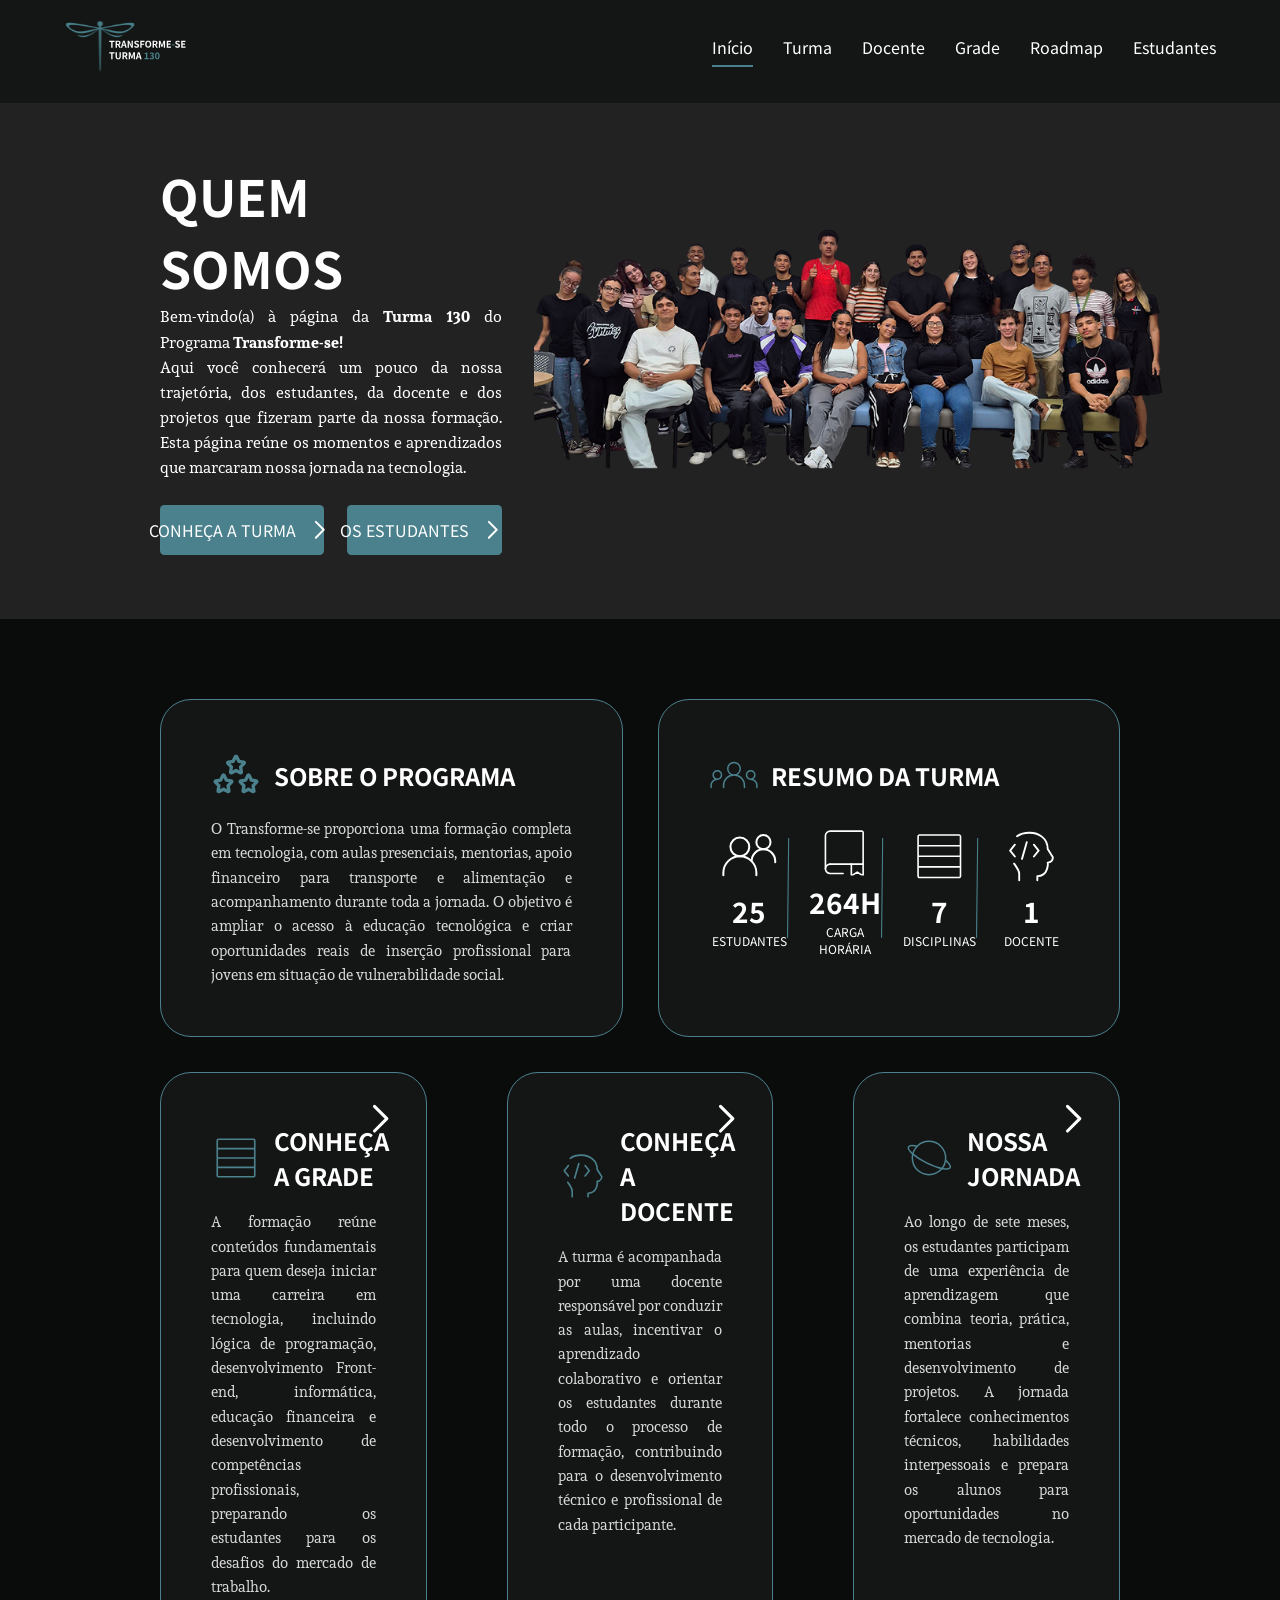
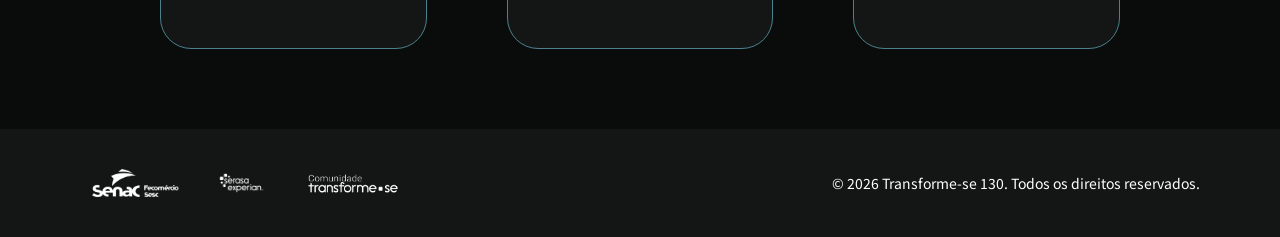
==== index.html @ 6abf957b "Corrige caminhos das imagens no rodapé para garantir a exibição correta nos arquivos HTML" ====
<!doctype html>
<html lang="pt-BR">

<head>
  <meta charset="UTF-8" />
  <meta name="viewport" content="width=device-width, initial-scale=1.0" />

  <link rel="icon" href="./Assets/Logo_navbar.svg" type="image/svg+xml" />
  <link rel="stylesheet" href="./style.css" />
  <link rel="stylesheet" href="https://cdnjs.cloudflare.com/ajax/libs/font-awesome/6.5.1/css/all.min.css" />

  <title>Portfólio - Turma 130</title>
</head>

<body>

  <!-- =========================
       NAVBAR
  ========================== -->
  <header>
    <nav>

      <div class="logo">
        <a href="./index.html">
          <img
            id="logo_navbar_img"
            src="./Assets/Logo_navbar.svg"
            alt="Logo do Portfólio"
          />
        </a>
      </div>

      <button
        class="menu-toggle"
        id="menuToggle"
        aria-label="Abrir menu"
        aria-expanded="false"
      >
        <span></span>
        <span></span>
        <span></span>
      </button>

      <ul class="menu" id="menuList">

        <li>
          <a href="./index.html" class="active">
            Início
          </a>
        </li>

        <li>
          <a href="./pages/turma.html">
            Turma
          </a>
        </li>

        <li>
          <a href="./pages/docente.html">
            Docente
          </a>
        </li>

        <li>
          <a href="./pages/grade.html">
            Grade
          </a>
        </li>

        <li>
          <a href="./pages/roadmap.html">
            Roadmap
          </a>
        </li>

        <li>
          <a href="./pages/estudantes.html">
            Estudantes
          </a>
        </li>

      </ul>

    </nav>
  </header>


  <!-- =========================
       CONTEÚDO PRINCIPAL
  ========================== -->
  <main>

    <section id="inicio">

      <!-- =========================
           QUEM SOMOS
      ========================== -->
      <section id="QuemSomos">

        <div class="quem-somos-container">

          <div class="quem-somos-header">

            <div class="quem-somos-texto">

              <h1>QUEM SOMOS</h1>

              <span class="turma-header-span">
                Bem-vindo(a) à página da
                <b>Turma 130</b>
                do Programa
                <b>Transforme-se!</b>
              </span>

              <br>

              <p>
                Aqui você conhecerá um pouco da nossa trajetória,
                dos estudantes, da docente e dos projetos que fizeram
                parte da nossa formação. Esta página reúne os momentos
                e aprendizados que marcaram nossa jornada na tecnologia.
              </p>


              <!-- BOTÕES -->
              <div class="quem-somos-buttons">

                <a
                  class="btn-a-turma"
                  href="./pages/turma.html"
                >
                  CONHEÇA A TURMA

                  <img
                    src="./Assets/arrow_right.svg"
                    alt="Seta para a direita"
                  />
                </a>


                <a
                  class="btn-os-estudantes"
                  href="./pages/estudantes.html"
                >
                  OS ESTUDANTES

                  <img
                    src="./Assets/arrow_right.svg"
                    alt="Seta para a direita"
                  />
                </a>

              </div>

            </div>


            <!-- IMAGEM DA TURMA -->
            <img
              class="quem-somos-imagem"
              src="./Assets/Quem_Somos_Turma130.png"
              alt="Foto da turma 130"
            />

          </div>

        </div>

      </section>


      <!-- =========================
           RESUMOS
      ========================== -->
      <section id="resumos">

        <div class="programa-container">


          <!-- =========================
               SOBRE O PROGRAMA
          ========================== -->
          <div class="programa-header">

            <h1>
              <img
                src="./Assets/Estrelas.svg"
                alt="Ícone de estrelas"
              />

              SOBRE O PROGRAMA
            </h1>

            <p>
              O Transforme-se proporciona uma formação completa em
              tecnologia, com aulas presenciais, mentorias, apoio
              financeiro para transporte e alimentação e acompanhamento
              durante toda a jornada. O objetivo é ampliar o acesso à
              educação tecnológica e criar oportunidades reais de
              inserção profissional para jovens em situação de
              vulnerabilidade social.
            </p>

          </div>


          <!-- =========================
               RESUMO DA TURMA
          ========================== -->
          <div class="resumo-turma">

            <h1>

              <img
                src="./Assets/tres_pessoas.svg"
                alt="Ícone de três pessoas"
              />

              RESUMO DA TURMA

            </h1>


            <div class="resumo-turma-grid">


              <!-- ESTUDANTES -->
              <div class="resumo-item">

                <i>
                  <img
                    src="./Assets/pessoas.svg"
                    alt="Ícone de estudantes"
                  />
                </i>

                <span class="resumo-numero">
                  25
                </span>

                <span class="resumo-label">
                  ESTUDANTES
                </span>

                <img
                  class="linha"
                  src="./Assets/linha.svg"
                  alt=""
                />

              </div>


              <!-- CARGA HORÁRIA -->
              <div class="resumo-item">

                <i>
                  <img
                    src="./Assets/livro.svg"
                    alt="Ícone de livro"
                  />
                </i>

                <span class="resumo-numero">
                  264H
                </span>

                <span class="resumo-label">
                  CARGA HORÁRIA
                </span>

                <img
                  class="linha"
                  src="./Assets/linha.svg"
                  alt=""
                />

              </div>


              <!-- DISCIPLINAS -->
              <div class="resumo-item">

                <i>
                  <img
                    src="./Assets/grade_2.svg"
                    alt="Ícone de grade"
                  />
                </i>

                <span class="resumo-numero">
                  7
                </span>

                <span class="resumo-label">
                  DISCIPLINAS
                </span>

                <img
                  class="linha"
                  src="./Assets/linha.svg"
                  alt=""
                />

              </div>


              <!-- DOCENTE -->
              <div class="resumo-item">

                <i>
                  <img
                    src="./Assets/pessoa_pensante.svg"
                    alt="Ícone de pessoa pensando"
                  />
                </i>

                <span class="resumo-numero">
                  1
                </span>

                <span class="resumo-label">
                  DOCENTE
                </span>

              </div>

            </div>

          </div>


          <!-- =========================
               CARDS INFERIORES
          ========================== -->
          <div class="linha-inferior">


            <!-- GRADE -->
            <a
              class="grade"
              href="./pages/grade.html"
            >

              <h1>

                <img
                  src="./Assets/grade.svg"
                  alt="Ícone de grade"
                />

                CONHEÇA A GRADE

                <img
                  class="arrow-right"
                  src="./Assets/arrow_right.svg"
                  alt="Ícone de seta"
                />

              </h1>

              <p>
                A formação reúne conteúdos fundamentais para quem deseja
                iniciar uma carreira em tecnologia, incluindo lógica de
                programação, desenvolvimento Front-end, informática,
                educação financeira e desenvolvimento de competências
                profissionais, preparando os estudantes para os desafios
                do mercado de trabalho.
              </p>

            </a>


            <!-- DOCENTE -->
            <a
              class="docente"
              href="./pages/docente.html"
            >

              <h1>

                <img
                  src="./Assets/pessoa_codigo.svg"
                  alt="Ícone de pessoa no código"
                />

                CONHEÇA A DOCENTE

                <img
                  class="arrow-right"
                  src="./Assets/arrow_right.svg"
                  alt="Ícone de seta"
                />

              </h1>

              <p>
                A turma é acompanhada por uma docente responsável por
                conduzir as aulas, incentivar o aprendizado colaborativo
                e orientar os estudantes durante todo o processo de
                formação, contribuindo para o desenvolvimento técnico
                e profissional de cada participante.
              </p>

            </a>


            <!-- NOSSA JORNADA -->
            <a
              class="nossa-jornada"
              href="./pages/roadmap.html"
            >

              <h1>

                <img
                  src="./Assets/planeta.svg"
                  alt="Ícone de planeta"
                />

                NOSSA JORNADA

                <img
                  class="arrow-right"
                  src="./Assets/arrow_right.svg"
                  alt="Ícone de seta"
                />

              </h1>

              <p>
                Ao longo de sete meses, os estudantes participam de uma
                experiência de aprendizagem que combina teoria, prática,
                mentorias e desenvolvimento de projetos. A jornada
                fortalece conhecimentos técnicos, habilidades
                interpessoais e prepara os alunos para oportunidades
                no mercado de tecnologia.
              </p>

            </a>

          </div>

        </div>

      </section>

    </section>

  </main>


  <!-- =========================
       FOOTER
  ========================== -->
  <footer>

    <div class="footer-logos">
        <a href="https://www.pe.senac.br/" class="footer-logo-link" target="_blank" rel="noopener">
            <img src="./Assets/logo_senac.png" alt="Senac Fecomércio Sesc">
        </a>
        <a href="https://www.serasaexperian.com.br/" class="footer-logo-link" target="_blank" rel="noopener">
            <img src="./Assets/logo_serasa_experian.webp" alt="Serasa Experian">
        </a>
        <a href="https://www.serasaexperian.com.br/transforme-se/" class="footer-logo-link" target="_blank" rel="noopener">
            <img src="./Assets/logo_comunidade_transforme_se.png" alt="Comunidade Transforme-se">
        </a>
    </div>

    <p>
        © 2026 Transforme-se 130. Todos os direitos reservados.
    </p>

</footer>


  <!-- =========================
       JAVASCRIPT
  ========================== -->
  <script src="./script.js"></script>

</body>

</html>
---- style.css ----
@import url('https://fonts.googleapis.com/css2?family=Noto+Sans+HK:wght@400;500;700&display=swap');
    @import url('https://fonts.googleapis.com/css2?family=Sura:wght@400;700&display=swap');

    * {
        margin: 0;
        padding: 0;
        box-sizing: border-box;
        text-decoration: none;
        color: inherit;
    }

    html {
        scroll-behavior: smooth;
    }

    html::-webkit-scrollbar {
        width: 8px;
    }

    html::-webkit-scrollbar-track {
        background: transparent;
    }

    html::-webkit-scrollbar-thumb {
        background: rgba(255, 255, 255, 0.2);
        border-radius: 999px;
    }

    html::-webkit-scrollbar-thumb:hover {
        background: #4B818D;
    }

    body {
        min-height: 100vh;
        display: flex;
        flex-direction: column;
        background-color: #0A0C0B;
        color: white;
        font-family: 'Noto Sans HK', sans-serif;
    }

    /* NAVBAR */
    nav {
        display: flex;
        flex-direction: row;
        position: fixed;
        width: 100%;
        justify-content: space-between;
        align-items: center;
        padding: 1rem 4rem;
        background-color: #141615;
        z-index: 10;
    }

    #logo_navbar_img {
        width: 135px;
    }

    ul {
        list-style: none;
    }

    nav ul {
        display: flex;
        gap: 30px;
        list-style: none;
    }

    nav a {
        position: relative;
        display: inline-block;
        text-decoration: none;
        color: #FFFFFF;
        padding-bottom: 8px;
        font-size: 16px;
    }

    /* Barrinha */
    nav a::after {
        content: "";
        position: absolute;
        left: 0;
        bottom: 0;
        width: 0;
        height: 2px;
        background-color: #4B818D;
        transition: width 0.2s ease;
    }

    /* Barrinha do item ativo */
    nav a.active::after {
        width: 100%;
    }

    /* MENU HAMBURGUER (mobile) */
    .menu-toggle {
        display: none;
        flex-direction: column;
        justify-content: space-between;
        width: 28px;
        height: 20px;
        background: transparent;
        border: none;
        cursor: pointer;
        z-index: 20;
        padding: 0;
    }

    .menu-toggle span {
        display: block;
        width: 100%;
        height: 2px;
        background-color: #FFFFFF;
        border-radius: 2px;
        transition: transform 0.3s ease, opacity 0.3s ease;
    }

    .menu-toggle.open span:nth-child(1) {
        transform: translateY(9px) rotate(45deg);
    }

    .menu-toggle.open span:nth-child(2) {
        opacity: 0;
    }

    .menu-toggle.open span:nth-child(3) {
        transform: translateY(-9px) rotate(-45deg);
    }

    /* MAIN */

    main {
        flex: 1;
        padding-top: 95px;
        /* ajuste conforme a altura real do seu nav */
    }

    section {
        scroll-margin-top: 100px;
        /* mesmo valor acima, evita a nav cobrir o topo da seção */
    }

    /* QUEM SOMOS - TELA HOME / PRINCIPAL */

    .quem-somos-container {
        display: flex;
        flex-direction: column;
        background-color: #222222;
        padding-left: 10rem;
        padding-right: 6rem;
    }

    .quem-somos-header {
        display: flex;
        align-items: center;
        /* centraliza verticalmente */
        justify-content: space-between;
        flex-wrap: nowrap;
        /* não deixa quebrar linha em telas grandes */
        gap: 2rem;
    }

    .btn-a-turma,
    .btn-os-estudantes {
        display: inline-flex;
        align-items: center;
        justify-content: center;
        padding: 1rem 2rem;
        height: 50px;
        min-width: 0;
        background-color: #4B818D;
        color: #FFFFFF;
        text-decoration: none;
        border: none;
        border-radius: 4.43px;
        font-size: 16px;
        white-space: nowrap;
        transition: background-color 0.25s ease, transform 0.2s ease;
    }

    .btn-a-turma:hover,
    .btn-os-estudantes:hover {
        background-color: #6092a1;
        background-color: #09313d;
        box-shadow: 0 4px 8px rgba(75, 129, 141, 0.2);
        transform: translateY(-1px);
    }

    .quem-somos-buttons {
        display: flex;
        gap: 23px;
        flex-wrap: nowrap;
        align-items: center;
        margin-top: 25px;
    }

    .quem-somos-buttons a img {
        padding-left: 8px;
    }

    .btn-a-turma:active,
    .btn-os-estudantes:active {
        transform: translateY(0);
    }

    .quem-somos-texto {
        flex: 1;
        min-width: 0;
        /* permite encolher, evita empurrar a imagem */
        padding: 4rem 0;
        text-align: justify;
    }

    .quem-somos-texto h1 {
        font-size: 50px;
    }

    .quem-somos-texto span {
        font-family: 'Sura', serif;
    }

    .quem-somos-texto p {
        font-family: 'Sura', serif;
        max-width: 600px;
    }

    .quem-somos-imagem {
        flex: 1.9;
        min-width: 0;
        /* deixa o flex controlar o tamanho de verdade */
        width: 100%;
        max-width: 800px;
        height: auto;
        border-radius: 12px;
        object-fit: cover;
    }

    .quem-somos-imagem:hover {
        transform: scale(1.02);
        transition: transform 0.3s ease-in-out;
    }

    /* RESUMOS - CARDS ABAIXO DO QUEM SOMOS */

    #resumos {

        display: flex;
        justify-content: center;
        padding: 5rem 10rem;
        background-color: #0A0C0B;
    }

    .programa-container {
        display: grid;
        grid-template-columns: 1fr 1fr;
        grid-template-areas:
            "programa resumo"
            "inferior inferior";
        gap: 35px;
        width: 100%;
    }

    .programa-header {
        grid-area: programa;
    }

    .resumo-turma {
        grid-area: resumo;
    }

    .linha-inferior {
        grid-area: inferior;
        display: flex;
        gap: 5rem;
        flex-wrap: wrap;
    }

    /* CARDS: base compartilhada por todos os cards da seção "resumos" */
    .programa-header,
    .resumo-turma,
    .grade,
    .docente,
    .nossa-jornada,
    .card {
        position: relative;
        border: 1px solid #4B818D;
        border-radius: 31px;
        padding: 50px;
        background-color: #141615;
        transition: transform 0.25s ease, box-shadow 0.25s ease, border-color 0.25s ease;
        cursor: pointer;
    }

    .programa-header:hover,
    .resumo-turma:hover,
    .grade:hover,
    .docente:hover,
    .nossa-jornada:hover,
    .card:hover {
        transform: translateY(-4px);
        box-shadow: 0 10px 25px rgba(75, 129, 141, 0.18);
        border-color: #6aa0ab;
    }

    .grade,
    .docente,
    .nossa-jornada {
        flex: 1;
        min-width: 250px;
        display: block;
        text-decoration: none;
        color: inherit;
    }

    .card {
        flex: 1 1 220px;
        min-width: 220px;
        border-radius: 24px;
    }

    /* Título dos cards SEM seta (Sobre o Programa / Resumo da Turma) */
    .programa-header h1,
    .resumo-turma h1 {
        display: flex;
        align-items: center;
        gap: 0.8rem;
        text-align: left;
        font-size: 24px;
        margin-bottom: 1rem;
    }

    /* Título dos cards COM seta (Grade / Docente / Nossa Jornada) */
    .grade h1,
    .docente h1,
    .nossa-jornada h1 {
        display: flex;
        align-items: center;
        gap: 0.8rem;
        text-align: left;
        font-size: 24px;
        margin-bottom: 1rem;
        padding-right: 40px;
        /* espaço reservado pro texto não encostar na seta */
    }

    .programa-header h1 img,
    .resumo-turma h1 img,
    .grade h1 img,
    .docente h1 img,
    .nossa-jornada h1 img {
        width: 50px;
        height: 50px;
        flex-shrink: 0;
    }

    .arrow-right {
        position: absolute;
        top: 21px;
        right: 20px;
        width: 50px !important;
        height: 50px !important;
    }

    .programa-header p,
    .grade p,
    .docente p,
    .nossa-jornada p {
        font-family: 'Sura', serif;
        font-size: 0.95rem;
        line-height: 1.6;
        color: #D9D9D9;
        text-align: justify;
    }

    /* RESUMO DA TURMA - grid de números */

    .resumo-turma-grid {
        display: grid;
        grid-template-columns: repeat(4, 1fr);
        gap: 1rem;
    }

    .resumo-item {
        display: flex;
        flex-direction: column;
        align-items: center;
        justify-content: center;
        gap: 1px;
        text-align: center;
        position: relative;
        padding: 3px;
        transition: transform 0.2s ease, color 0.2s ease;
    }

    .resumo-item:hover {
        transform: translateY(-2px);
    }

    .resumo-item img:not(.linha) {
        width: 57px;
        height: 57px;
    }

    .resumo-item .linha {
        position: absolute;
        right: 0;
        top: 50%;
        transform: translateY(-50%);
        height: 100px;
        width: auto;
    }

    .resumo-numero {
        font-size: 28px;
        font-weight: 700;
    }

    .resumo-label {
        font-size: 12px;
        color: #ffffff;
    }



    /* TURMA */

    .turma {
        display: flex;
        flex-direction: column;
        gap: 1rem;
        padding: 4rem 5rem;
    }

    .turma-topo {
        display: flex;
        align-items: center;
        justify-content: space-around;
        gap: 3rem;
        flex-wrap: wrap;
    }

    .turma-header {
        flex: 1;
        min-height: 280px;
        margin-left: 60px;
    }

    .turma-header h1 {
        font-size: 54px;
        font-family: 'Noto Sans HK', sans-serif;
        font-weight: 500px;
    }

    .turma-header p {
        font-size: 16px;
        line-height: 1.5;
        margin-bottom: 2rem;
        width: 50%;
        margin-left: 0.5rem;
        font-family: 'Sura';
        text-align: justify;
    }

    .turma-imagem {
        flex: 1;
        min-width: 380px;
        max-width: 900px;
        border-radius: 34px;
        border: 1px solid rgb(75, 129, 141);
        object-position: center 90%;
        object-fit: cover;
        height: 300px;
        margin-right: 90px;
    }

    .turma-imagem:hover {
        transform: scale(1.02);
        transition: transform 0.3s ease-in-out;
        box-shadow: 0 4px 8px rgba(75, 129, 141, 0.2);
    }

    .turma-cards {
        display: flex;
        flex-wrap: wrap;
        max-width: 100%;
        gap: 3rem;
        margin-top: 1rem;
        justify-content: center;
    }

    .card-principal {
        flex: 1;
        min-width: 160px;
        max-width: 300px;
        height: 130px;
        background-color: #1C1E1D;
        border: 1px solid #4B818D;
        border-radius: 34px;
        padding: 1rem;
        transition: transform 0.3s ease, box-shadow 0.3s ease;
    }

    .card-principal:hover {
        transform: scale(1.05);
        box-shadow: 0 4px 8px rgba(75, 129, 141, 0.3);
    }

    .card-titulo {
        display: flex;
        align-items: center;
        justify-content: space-between;
        font-weight: 200px;
        font-family: 'Noto Sans HK', sans-serif;
    }

    .card-titulo h3 {
        font-size: 1.2rem;
        margin: 0;
    }

    .card-titulo i {
        font-size: 1.5rem;
        color: #ffffff;
        justify-content: center;
        text-align: center;
        border: 1px solid #4B818D;
        padding: 0.5rem 0.5rem;
        border-radius: 5px;
    }

    .card-principal p {
        font-family: 'Sura', serif;

    }

    .card-subtitulo {
        margin-top: 1rem;
        margin-bottom: 0;
        font-size: 0.85rem;
        line-height: 1.5;
        color: grey;
        font-family: 'Sura', serif;
    }


    .container-objetivo {
        width: 100%;
        max-width: 1900px;
        display: flex;
        align-items: center;
        flex-wrap: wrap;
        gap: 2rem;
    }

    .objetivo {
        flex: 1;
        min-width: 320px;
        margin-left: 30px;
    }

    .objetivo h2 {
        color: #ffffff;
        font-size: 30px;
        margin-bottom: 20px;
    }

    .objetivo ul {
        margin: 0;
        padding-left: 20px;
        list-style-type: disc;
    }

    .objetivo li {
        color: #ffffff;
        font-size: 16px;
        line-height: 1.8;
        margin-bottom: 2px;
    }

    .objetivo li::marker {
        color: #4b818d;
        font-size: 12px;
    }

    .grid-galeria {
        flex: 1.5;
        display: flex;
        align-items: center;
        gap: 5px;
        min-width: 300px;
        margin-right: 30px;
        margin-top: 20px;
    }

    .galeria {
        width: 100%;
    }


    .galeria-grid {
        display: grid;
        grid-template-columns: repeat(3, 1fr);
        grid-template-rows: repeat(2, 1fr);
        gap: 12px;
    }

    .galeria-grid img {
        width: 100%;
        height: 130px;
        object-fit: cover;
        border-radius: 18px;
        border: 1px solid rgb(75, 129, 141);
        display: block;
    }

    .galeria-grid img:hover {
        transform: scale(1.02);
        transition: transform 0.3s ease-in-out;
        box-shadow: 0 4px 8px rgba(75, 129, 141, 0.2);
    }


    .seta {
        margin: auto 1rem;
        width: 30px;
        height: 45px;
        padding: 0;
        border: none;
        background: transparent;
        cursor: pointer;
        display: flex;
        align-items: center;
        justify-content: center;
        flex-shrink: 0;
    }

    .seta img {
        width: 25px;
        height: 35px;
    }

    .seta-direita img {
        transform: rotate(180deg);
    }


    /* DOCENTE */

    /* =========================================================
   DOCENTE
========================================================= */

    .docente-container {
        display: flex;
        flex-direction: column;
        gap: 40px;
        padding: 60px 80px;
        color: #fff;
        width: 100%;
        max-width: 1600px;
        margin: 0 auto;
    }

    /* =========================================================
   PARTE SUPERIOR
========================================================= */

    .docente-top {
        display: grid;
        grid-template-columns: 300px minmax(400px, 1fr) 280px;
        gap: 40px;
        align-items: start;
        width: 100%;
    }

    /* Foto */

    .docente-foto {
        width: 100%;
        display: flex;
        justify-content: center;
    }

    .docente-foto img {
        width: 100%;
        max-width: 300px;
        border-radius: 25.29px;
        object-fit: cover;
        border: 1px solid #4B818D;
        transition: transform 0.3s ease, box-shadow 0.3s ease;
        margin-top: 20px;
    }

    .docente-foto img:hover {
        box-shadow: 0 4px 8px rgba(75, 129, 141, 0.2);
        transform: translateY(-4px);
    }

    /* Informações */

    .docente-info {
        min-width: 0;
    }

    .docente-info h1 {
        font-size: 2.2rem;
        margin: 0 0 4px;
    }

    .docente-info .subtitulo {
        color: #aaa;
        font-size: 0.9rem;
        margin-bottom: 16px;
    }

    .docente-info h2 {
        display: flex;
        align-items: center;
        gap: 8px;
        margin-bottom: 12px;
    }

    .docente-info p {
        line-height: 1.6;
        color: #ddd;
        font-family: 'Sura', serif;
        text-align: justify;
        width: 100%;
        max-width: 650px;
    }

    /* Ícones sociais */

    .icones-sociais {
        display: flex;
        gap: 12px;
        margin-bottom: 24px;
        text-align: center;
    }

    .icones-sociais img {
        width: 30px;
        height: 30px;
    }

    #um,
    #dois {
        display: inline-flex;
        align-items: center;
        justify-content: center;
        width: 50px;
        height: 50px;
        border: 2px solid #4B818D;
        border-radius: 5px;
        box-sizing: border-box;
    }

    #um img,
    #dois img,
    #um svg,
    #dois svg {
        width: 30px;
        height: 30px;
        display: block;
    }

    #um:hover,
    #dois:hover {
        box-shadow: 0 4px 8px rgba(75, 129, 141, 0.2);
        transform: translateY(-4px);
    }

    /* =========================================================
   TÍTULOS DOS CARDS
========================================================= */

    i:has(+ h2) {
        display: inline-flex;
        align-items: center;
        vertical-align: middle;
        margin-right: 10px;
    }

    i:has(+ h2) img {
        width: 50px;
        height: 50px;
    }

    i:has(+ h2)+h2 {
        display: inline;
    }

    /* =========================================================
   TECNOLOGIAS
========================================================= */

    .docente-tecnologias {
        background: #111;
        border: 1px solid #4B818D;
        border-radius: 16px;
        padding: 24px;
        width: 100%;
        max-width: 280px;
        box-sizing: border-box;
        justify-self: center;
        transition: transform 0.3s ease, box-shadow 0.3s ease;
    }

    .docente-tecnologias:hover {
        box-shadow: 0 4px 8px rgba(75, 129, 141, 0.2);
        transform: translateY(-4px);
    }

    .docente-tecnologias .titulo-card {
        display: flex;
        align-items: center;
        gap: 10px;
        margin-bottom: 20px;
    }

    .docente-tecnologias .titulo-card img {
        width: 40px;
        height: 40px;
    }

    .docente-tecnologias h2 {
        margin: 0;
        font-size: 1.4rem;
    }

    .grid-icones {
        display: grid;
        grid-template-columns: repeat(4, 1fr);
        gap: 16px;
    }

    .grid-icones img {
        width: 40px;
        height: 40px;
        object-fit: contain;
        display: block;
        margin: 0 auto;
        cursor: pointer;
    }

    .grid-icones img:hover {
        transform: translateY(-6px) scale(1.1);
        filter: drop-shadow(0 4px 8px rgba(45, 212, 191, 0.4));
    }

    /* =========================================================
   PARTE INFERIOR
========================================================= */

    .docente-bottom {
        display: grid;
        grid-template-columns: repeat(3, minmax(280px, 340px));
        justify-content: center;
        align-items: start;
        gap: 60px;
        width: 100%;
        margin-top: 15px;
    }

    /* Todos os cards */

    .card-experiencia,
    .card-area-atuacao,
    .card-formacao {
        width: 100%;
        max-width: 340px;
        justify-self: center;
        box-sizing: border-box;
    }

    /* =========================================================
   EXPERIÊNCIA
========================================================= */

    .card-experiencia {
        background: #111;
        border: 1px solid #4B818D;
        border-radius: 16px;
        padding: 24px;
        transition: transform 0.3s ease, box-shadow 0.3s ease;
    }

    .card-experiencia:hover {
        box-shadow: 0 4px 8px rgba(75, 129, 141, 0.2);
        transform: translateY(-4px);
    }

    .titulo-card {
        display: flex;
        align-items: center;
        gap: 10px;
        margin-bottom: 20px;
    }

    .icone-diamante {
        width: 35px;
        height: 35px;
    }

    .titulo-card h2 {
        margin: 0;
        font-size: 1.3rem;
    }

    .timeline {
        list-style: none;
        margin: 0;
        padding: 0;
        position: relative;
    }

    .timeline-item {
        position: relative;
        padding-left: 24px;
        padding-bottom: 20px;
    }

    .timeline-item::before {
        content: "";
        position: absolute;
        left: 0;
        top: 6px;
        width: 8px;
        height: 8px;
        background: #4B818D;
        border-radius: 50%;
    }

    .timeline-item::after {
        content: "";
        position: absolute;
        left: 3px;
        top: 16px;
        width: 2px;
        height: calc(100% - 10px);
        background: rgba(45, 212, 191, 0.3);
    }

    .timeline-item:last-child::after {
        display: none;
    }

    .timeline-item h3 {
        font-size: 0.95rem;
        font-weight: bold;
        margin: 0 0 2px;
        color: #fff;
    }

    .timeline-item .data {
        font-size: 0.80rem;
        color: #999;
        font-family: 'Sura';
    }

    /* =========================================================
   ÁREA DE ATUAÇÃO
========================================================= */

    .card-area-atuacao,
    .card-formacao {
        background: #111;
        border: 1px solid #4B818D;
        border-radius: 16px;
        padding: 24px;
        transition: transform 0.3s ease, box-shadow 0.3s ease;
    }

    .card-area-atuacao:hover,
    .card-formacao:hover {
        box-shadow: 0 4px 8px rgba(75, 129, 141, 0.2);
        transform: translateY(-4px);
    }

    .icone-card {
        width: 30px;
        height: 30px;
        flex-shrink: 0;
    }

    .titulo-card h2 {
        font-size: 1.3rem;
        white-space: nowrap;

    }

    .lista-pills {
        list-style: none;
        margin: 0;
        padding: 0;
        display: flex;
        flex-direction: column;
        gap: 14px;
    }

    .lista-pills li {
        display: flex;
        align-items: center;
        gap: 14px;
        padding: 12px 20px;
        background: #111;
        border: 1px solid #4B818D;
        border-radius: 31px;
        transition: transform 0.2s ease, box-shadow 0.2s ease;
    }

    .lista-pills li:hover {
        transform: translateY(-2px);
        box-shadow: 0 4px 8px rgba(75, 129, 141, 0.2);
    }

    .lista-pills li img {
        width: 30px;
        height: 30px;
        flex-shrink: 0;
    }

    .lista-pills li span {
        font-size: 0.95rem;
        color: #fff;
    }

    /* =========================================================
   FORMAÇÃO
========================================================= */

    .card-formacao h3 {
        font-size: 0.90rem;
        font-weight: bold;
        color: #fff;
        width: 310px;
    }

    .card-formacao .data {
        font-size: 0.85rem;
        color: #999;
        font-family: 'Sura';
    }

    /* GRADE */

    #grade {
        display: flex;
        flex-direction: column;
        gap: 2rem;
        padding: 4rem 5rem;
        background: #0A0C0B;
    }

    .grade-container {
        max-width: 1200px;
        margin: 0 auto;
    }

    .grade-header {
        margin-bottom: 35px;
    }

    .grade-header h1 {
        margin: 0;
        color: #FFFFFF;
        font-size: 2.8rem;
        font-weight: 800;
        align-items: start;
    }

    .grade-header p {
        margin: 4px 0 0 2px;
        color: #858585;
        font-size: 0.95rem;
        font-family: 'Sura';
    }

    .grade-grid {
        display: grid;
        grid-template-columns: 1fr 1.25fr;
        gap: 80px;
    }

    .grade-grid h2 {
        color: #FFFFFF;
        font-size: 2rem;
        margin: 1rem 8px;
        font-weight: 800;
    }

     .disciplina-lista {
        display: flex;
        flex-direction: column;
        gap: 10px;
    }

    .disciplina {
        min-height: 50px;
        width: 100%;
        max-width: 600px;
        display: flex;
        align-items: center;
        padding: 7px 23px;
        border: 1px solid #28535c;
        border-radius: 20px;
        background: #111514;
        color: #d6d6d6;
        font-size: 1.05rem;
        transition:
            transform 0.3s ease,
            border-color 0.3s ease,
            background 0.3s ease;
        font-family: 'Sura';
    }

    .disciplina:hover {
        transform: translateX(5px);
        border-color: #4B818D;
        background: #151b1a;
    }


    .disciplina span {
        color: #FFFFFF;
        font-weight: bold;
        margin-right: 15px;
    }


    /* LADO DIREITO */

    .grade-direita {
        display: flex;
        flex-direction: column;
        gap: 30px;
    }


    /* TECNOLOGIAS*/

    .tecnologias-lista {
        display: flex;
        gap: 10px;
        flex-wrap: wrap;
    }

    .tecnologia {
        width: 100px;
        height: 100px;
        display: flex;
        flex-direction: column;
        justify-content: center;
        align-items: center;
        border: 1px solid #28535c;
        border-radius: 15px;
        transition:
            transform 0.3s ease,
            border-color 0.3s ease;
    }



    .tecnologia:hover {
        transform: translateY(-6px);
        border-color: #4B818D;
    }

    .tecnologia p {
        margin: 7px 0 0;
        color: #FFFFFF;
        font-size: 0.7rem;
    }


    /* ÍCONES */

    .tecnologia-icone img {
        width: 50px;
        height: 50px;
        display: flex;
        align-items: center;
        justify-content: center;
        border-radius: 5px;
        font-weight: 900;
        font-size: 1.3rem;
    }

    .tecnologia-icone img:hover {
        transform: translateY(-6px) scale(1.1);
        filter: drop-shadow(0 4px 8px rgba(45, 212, 191, 0.4));
    }

    /* COMPETÊNCIAS*/

    .competencias-grid {
        display: grid;
        grid-template-columns: 1fr 1fr;
        gap: 9px;
    }

    .competencia {
        min-height: 28px;
        display: flex;
        align-items: center;
        padding: 6px 10px;
        border: 1px solid #28535c;
        border-radius: 18px;
        background: #111514;
        color: #d6d6d6;
        font-size: 0.9rem;
        align-items: center;
        text-align: start;
        transition:
            border-color 0.3s ease,
            transform 0.3s ease;
    }

    .competencia:hover {
        border-color: #4B818D;
        transform: translateY(-2px);
    }

    .icone img,
    svg {
        width: 20px;
        height: 20px;
        margin-right: 5px;
        margin-left: 5px;
        align-items: center;
        justify-content: center;
        color: #4B818D;

    }



    /* ROADMAP */

    #main {

        display: flex;
        flex-direction: column;
        gap: 2rem;
        padding: 4rem 5rem;

    }

    .title-section {
        padding: 4rem 5rem 2rem;
    }

    .title-section h1 {
        font-size: 100px;
        color: #FFFFFF;
        margin-bottom: 0.5rem;
        font-weight: 500px;
    }

    .title-section p {
        color: #B5B5B5;
        font-family: 'Sura', serif;

    }


    /* LINHA DO TEMPO (container da página roadmap.html) */

    /* =========================================================
   ROADMAP
========================================================= */

    #main {
        display: flex;
        flex-direction: column;
        gap: 2rem;
        padding: 4rem 5rem;
    }

    /* =========================================================
   TÍTULO
========================================================= */

    .title-section {
        padding: 4rem 5rem 2rem;
    }

    .title-section h1 {
        font-size: 2.5rem;
        color: #FFFFFF;
        margin-bottom: 0.5rem;
    }

    .title-section p {
        color: #B5B5B5;
        font-size: 0.95rem;
    }

    /* =========================================================
   LINHA DO TEMPO / ROADMAP
========================================================= */

    .roadmap {
        position: relative;
        display: flex;
        justify-content: space-between;
        align-items: flex-start;
        gap: 1rem;
        padding: 2rem 5rem;
        width: 100%;
        flex-wrap: nowrap;
    }

    /*
.roadmap-line {
    position: absolute;
    top: 35px;
    left: 5%;
    right: 5%;
    height: 2px;
    background-image: linear-gradient(
        to right,
        #4B818D 50%,
        transparent 50%
    );
    background-size: 12px 2px;
    z-index: 0;
}
*/

    /* =========================================================
   CADA ETAPA
========================================================= */

    .step {
        position: relative;
        z-index: 1;

        flex: 1;
        min-width: 0;

        display: flex;
        flex-direction: column;
        align-items: center;
        text-align: center;

        cursor: pointer;

        font-family: 'Noto Sans HK', sans-serif;
    }

    /* Linha entre as etapas */

    .step:not(:last-child)::after {
        content: "";

        position: absolute;

        top: 35px;
        left: 50%;

        width: 100%;
        height: 2px;

        background-image: linear-gradient(to right,
                #4B818D 50%,
                transparent 50%);

        background-size: 12px 2px;
        background-repeat: repeat-x;

        z-index: -1;
    }

    /* =========================================================
   ÍCONE DA ETAPA
========================================================= */

    .step-icon {
        width: 70px;
        height: 70px;

        display: flex;
        align-items: center;
        justify-content: center;

        background-color: #1C1E1D;

        border: 2px solid #4B818D;
        border-radius: 50%;

        font-size: 1.4rem;
        color: #FFFFFF;

        margin-bottom: 0.7rem;

        transition:
            width 0.3s ease,
            height 0.3s ease,
            background-color 0.3s ease,
            border-color 0.3s ease,
            transform 0.3s ease,
            filter 0.3s ease;
    }

    /* Etapa ativa / hover */

    .step.active .step-icon,
    .step:hover .step-icon {
        width: 80px;
        height: 80px;

        font-size: 1.6rem;

        border-color: #6ab6c4;
        background-color: #4B818D;

        filter: drop-shadow(0 4px 8px rgba(45, 212, 191, 0.4));

        transform: translateY(-4px);
    }

    /* Linha ativa */

    .step.active::after,
    .step:hover::after {
        background-image: linear-gradient(to right,
                #6ab6c4 50%,
                transparent 50%);
    }

    /* =========================================================
   TEXTO DAS ETAPAS
========================================================= */

    .step strong {
        color: #FFFFFF;
        font-size: 1.2rem;
        margin-bottom: 0.4rem;
    }

    .step p {
        color: #B5B5B5;

        font-family: 'Sura', serif;

        font-size: 0.75rem;
        line-height: 1.4;

        max-width: 150px;

        margin-top: 0.4rem;

        text-align: center;
    }

    /* =========================================================
   STATUS
========================================================= */

    .status {
        display: inline-block;

        padding: 0.5rem 0.8rem;

        border-radius: 999px;

        font-size: 0.65rem;
        font-weight: 700;

        letter-spacing: 0.5px;

        white-space: nowrap;
    }

    .status.concluido {
        background-color: rgba(46, 204, 113, 0.15);
        color: #2ecc71;
    }

    .status.desenvolvimento {
        background-color: rgba(75, 129, 141, 0.2);
        color: #6ab6c4;

        padding: 0.5rem 1.2rem;
    }

    .status.fazer {
        background-color: rgba(230, 168, 51, 0.15);
        color: #e6a833;
    }

    /* =========================================================
   CARD DE DETALHES
========================================================= */

    .details-card {
        display: flex;
        align-items: stretch;

        gap: 1.5rem;

        margin: 0 5rem 4rem;

        width: calc(100% - 10rem);

        flex-wrap: nowrap;
    }

    /* =========================================================
   SETAS
========================================================= */

    .arrow {
        width: 42px;
        height: 42px;

        min-width: 42px;

        display: flex;
        align-items: center;
        justify-content: center;

        align-self: center;

        background-color: #1C1E1D;

        color: #FFFFFF;

        border: 1px solid #4B818D;
        border-radius: 50%;

        font-size: 1rem;

        cursor: pointer;

        flex-shrink: 0;

        transition:
            background-color 0.3s ease,
            transform 0.3s ease,
            box-shadow 0.3s ease;
    }

    .arrow:hover {
        background-color: #4B818D;

        transform: scale(1.08);

        box-shadow:
            0 4px 10px rgba(75, 129, 141, 0.25);
    }

    /* =========================================================
   INFORMAÇÕES DA UC
========================================================= */

    .uc-information {
        flex: 1;

        min-width: 0;

        display: flex;
        align-items: flex-start;

        gap: 1.5rem;

        background-color: #141615;

        border: 1px solid #2A2C2B;

        border-radius: 20px;

        padding: 2.5rem;

        flex-wrap: nowrap;
    }

    /* Ícone da UC */

    .details-icon {
        flex-shrink: 0;

        width: 55px;
        height: 55px;

        display: flex;
        align-items: center;
        justify-content: center;

        background-color: #1C1E1D;

        border: 2px solid #4B818D;

        border-radius: 50%;

        font-size: 1.3rem;

        color: #4B818D;

        transition:
            background-color 0.3s ease,
            color 0.3s ease,
            transform 0.3s ease;
    }

    .details-icon:hover {
        color: #FFFFFF;

        background-color: #4B818D;

        filter: drop-shadow(0 4px 8px rgba(45, 212, 191, 0.4));

        transform: translateY(-4px);
    }

    /* Texto da UC */

    .details-text {
        min-width: 0;
        flex: 1;
    }

    .uc-number {
        display: inline-block;

        color: #4B818D;

        font-weight: 700;

        font-size: 0.85rem;

        margin-bottom: 0.3rem;
    }

    .details-text h2 {
        color: #FFFFFF;

        font-size: 1.3rem;

        margin-bottom: 0.5rem;

        line-height: 1.4;
    }

    .details-text .status {
        margin-bottom: 0.5rem;
    }

    .details-text p {
        color: #B5B5B5;

        font-family: 'Sura', serif;

        font-size: 0.85rem;

        line-height: 1.6;

        margin-top: 0.8rem;
    }

    /* =========================================================
   DIVISOR
========================================================= */

    .divider {
        width: 1px;

        align-self: stretch;

        background: linear-gradient(90deg,
                rgba(20, 22, 21, 1) 0%,
                rgba(75, 129, 141, 1) 50%,
                rgba(0, 0, 0, 1) 100%);
    }

    /* =========================================================
   ALUNO DESTAQUE
========================================================= */

    .student-highlight {
        flex: 1;

        min-width: 0;

        background-color: #141615;

        border: 1px solid #2A2C2B;

        border-radius: 20px;

        padding: 2rem 2.5rem;
    }

    .highlight-title {
        display: flex;
        align-items: center;

        gap: 0.5rem;

        color: #e6c94a;

        font-size: 1.5rem;

        font-weight: 700;

        letter-spacing: 0.5px;

        margin-bottom: 1rem;
    }

    .highlight-title i {
        color: #e6c94a;
    }

    /* =========================================================
   CONTEÚDO DO ALUNO
========================================================= */

    .student-content {
        display: flex;

        align-items: flex-start;

        gap: 1.5rem;

        width: 100%;
    }

    /* Foto */

    .student-photo {
        flex-shrink: 0;

        width: 180px;
        height: 220px;

        overflow: hidden;

        border-radius: 12px;

        border: 1px solid #4B818D;
    }

    .student-photo img {
        width: 100%;
        height: 100%;

        object-fit: cover;

        display: block;
    }

    /* Informações */

    .student-info {
        flex: 1;

        min-width: 0;
    }

    .student-info h3 {
        color: #FFFFFF;

        font-size: 1.4rem;

        margin-bottom: 0.8rem;
    }

    .student-info p {
        color: #B5B5B5;

        font-size: 0.9rem;

        line-height: 1.7;

        font-family: 'Sura', serif;

        text-align: justify;
    }


    /* =========================================================
   RESPONSIVIDADE
   ========================================================= */


    /* =========================================================
   NOTEBOOK / TABLET GRANDE
   1200px
========================================================= */

    @media (max-width: 1200px) {

        #main {
            padding: 3rem 3rem;
        }

        .title-section {
            padding: 3rem 3rem 1.5rem;
        }

        .roadmap {
            padding: 2rem 2rem;
            gap: 0.5rem;
        }

        .step-icon {
            width: 62px;
            height: 62px;
        }

        .step.active .step-icon,
        .step:hover .step-icon {
            width: 72px;
            height: 72px;
        }

        .step strong {
            font-size: 1rem;
        }

        .step p {
            font-size: 0.7rem;
            max-width: 120px;
        }

        .status {
            font-size: 0.58rem;
            padding: 0.45rem 0.65rem;
        }

        .details-card {
            margin: 0 2rem 3rem;
            width: calc(100% - 4rem);
        }

        .uc-information {
            padding: 2rem;
        }

        .student-highlight {
            padding: 2rem;
        }

        .student-photo {
            width: 150px;
            height: 190px;
        }

    }


    /* =========================================================
   TABLET
   1024px
========================================================= */

    @media (max-width: 1024px) {

        #main {
            padding: 2.5rem 2rem;
        }

        .title-section {
            padding: 2.5rem 2rem 1rem;
        }

        .title-section h1 {
            font-size: 2.2rem;
        }

        /* Roadmap passa para duas linhas */

        .roadmap {
            display: grid;

            grid-template-columns:
                repeat(4, 1fr);

            gap: 2.5rem 1rem;

            padding: 2rem 1rem;
        }

        .step {
            min-width: 0;
        }

        /* Remove a linha horizontal em tablet */

        .step:not(:last-child)::after {
            display: none;
        }

        .step-icon {
            width: 65px;
            height: 65px;
        }

        .step.active .step-icon,
        .step:hover .step-icon {
            width: 72px;
            height: 72px;
        }

        .step p {
            max-width: 150px;
        }

        /* Card de detalhes */

        .details-card {
            display: grid;

            grid-template-columns: 1fr 1fr;

            gap: 1.5rem;

            margin: 0 1rem 3rem;

            width: calc(100% - 2rem);
        }

        .arrow {
            display: none;
        }

        .uc-information {
            min-height: 100%;
        }

        .student-highlight {
            min-height: 100%;
        }

        .divider {
            display: none;
        }

        .student-content {
            flex-direction: column;
        }

        .student-photo {
            width: 160px;
            height: 190px;
        }

    }


    /* =========================================================
   MOBILE GRANDE
   768px
========================================================= */

    @media (max-width: 768px) {

        #main {
            padding: 2rem 1rem;
            gap: 1rem;
        }

        /* Título */

        .title-section {
            padding: 2rem 0.5rem 1rem;
        }

        .title-section h1 {
            font-size: 2rem;
        }

        .title-section p {
            font-size: 0.85rem;
            line-height: 1.5;
        }

        /* Roadmap */

        .roadmap {
            display: grid;

            grid-template-columns:
                repeat(2, minmax(0, 1fr));

            gap: 2rem 1rem;

            padding: 1.5rem 0.5rem;
        }

        .step {
            width: 100%;
        }

        .step:not(:last-child)::after {
            display: none;
        }

        .step-icon {
            width: 60px;
            height: 60px;

            font-size: 1.2rem;
        }

        .step.active .step-icon,
        .step:hover .step-icon {
            width: 68px;
            height: 68px;

            font-size: 1.4rem;
        }

        .step strong {
            font-size: 1rem;
        }

        .step p {
            max-width: 150px;

            font-size: 0.72rem;
        }

        .status {
            font-size: 0.55rem;

            padding: 0.4rem 0.6rem;

            max-width: 100%;
            white-space: normal;
        }

        .status.desenvolvimento {
            padding: 0.4rem 0.7rem;
        }

        /* =====================================================
       CARD DE DETALHES NO MOBILE
    ===================================================== */

        .details-card {
            display: flex;

            flex-direction: column;

            gap: 1rem;

            margin: 0 0.5rem 2rem;

            width: calc(100% - 1rem);
        }

        /* =====================================================
       INFORMAÇÕES DA UC
    ===================================================== */

        .uc-information {
            width: 100%;

            display: flex;

            flex-direction: column;

            align-items: center;

            text-align: center;

            padding: 1.5rem;

            gap: 1rem;
        }

        .details-icon {
            width: 55px;
            height: 55px;
        }

        .details-text {
            width: 100%;
        }

        .details-text h2 {
            font-size: 1.15rem;
        }

        .details-text p {
            font-size: 0.8rem;

            text-align: center;
        }

        /* =====================================================
       ALUNO DESTAQUE
    ===================================================== */

        .student-highlight {
            width: 100%;

            padding: 1.5rem;

            text-align: center;
        }

        .highlight-title {
            justify-content: center;

            font-size: 1.2rem;
        }

        .student-content {
            display: flex;

            flex-direction: column;

            align-items: center;

            gap: 1rem;
        }

        .student-photo {
            width: 150px;
            height: 180px;
        }

        .student-info {
            width: 100%;
        }

        .student-info h3 {
            font-size: 1.2rem;
        }

        .student-info p {
            font-size: 0.8rem;

            line-height: 1.6;

            text-align: center;
        }

        .divider {
            display: none;
        }

        /* =====================================================
       SETAS
    ===================================================== */

        .arrow {
            display: flex;

            width: 42px;
            height: 42px;

            min-width: 42px;

            align-self: center;
        }

        /*
       Coloca as duas setas lado a lado.
       Como o HTML possui:
       seta esquerda
       UC
       aluno
       seta direita
    */

        .arrow.left {
            order: 3;
        }

        .arrow.right {
            order: 4;
        }

    }


    /* =========================================================
   MOBILE PEQUENO
   480px
========================================================= */

    @media (max-width: 480px) {

        #main {
            padding: 1.5rem 0.7rem;
        }

        .title-section {
            padding: 1.5rem 0.3rem 0.5rem;
        }

        .title-section h1 {
            font-size: 1.7rem;
        }

        .title-section p {
            font-size: 0.78rem;
        }

        /* =====================================================
       ROADMAP
    ===================================================== */

        .roadmap {
            grid-template-columns: 1fr 1fr;

            gap: 1.8rem 0.5rem;

            padding: 1rem 0;
        }

        .step-icon {
            width: 52px;
            height: 52px;

            font-size: 1rem;

            margin-bottom: 0.5rem;
        }

        .step.active .step-icon,
        .step:hover .step-icon {
            width: 60px;
            height: 60px;

            font-size: 1.2rem;
        }

        .step strong {
            font-size: 0.9rem;
        }

        .step p {
            max-width: 125px;

            font-size: 0.65rem;

            line-height: 1.35;
        }

        .status {
            font-size: 0.48rem;

            padding: 0.35rem 0.5rem;
        }

        .status.desenvolvimento {
            padding: 0.35rem 0.5rem;
        }

        /* =====================================================
       CARD UC
    ===================================================== */

        .uc-information {
            padding: 1.2rem;

            border-radius: 16px;
        }

        .details-text h2 {
            font-size: 1rem;

            line-height: 1.4;
        }

        .details-text p {
            font-size: 0.75rem;

            line-height: 1.5;
        }

        /* =====================================================
       ALUNO
    ===================================================== */

        .student-highlight {
            padding: 1.2rem;

            border-radius: 16px;
        }

        .highlight-title {
            font-size: 1rem;

            margin-bottom: 1rem;
        }

        .student-photo {
            width: 130px;
            height: 160px;
        }

        .student-info h3 {
            font-size: 1.05rem;
        }

        .student-info p {
            font-size: 0.75rem;

            line-height: 1.5;
        }

        /* =====================================================
       SETAS
    ===================================================== */

        .arrow {
            width: 38px;
            height: 38px;

            min-width: 38px;

            font-size: 0.85rem;
        }

    }

    /* ESTUDANTES */

    #estudante {
        display: flex;
        flex-direction: column;
        gap: 2rem;
        padding: 4rem 5rem;
        background: #0A0C0B;
    }

    .container-estudante {
        width: 90%;
        justify-content: center;
        margin: 2rem auto;
        text-align: center;
    }


    .estudante-header h1 {
        font-size: 2.5rem;
        margin-bottom: 0.5rem;
        color: #FFFFFF;
        text-align: start;
    }

    .estudante-header p {
        color: #B5B5B5;
        margin-bottom: 5rem;
        text-align: start;
        font-family: 'Sura';
    }

    /* FILTRO*/

    .filtros-estudante {
        width: 100%;
        display: flex;
        flex-direction: row;
        align-items: center;
        gap: 2rem;
        margin: 2.5rem auto;
        justify-content: center;
        flex-wrap: wrap;
    }

    /*  BARRA DE PESQUISA*/

    .pesquisa-estudante {
        position: relative;
        width: 1000px;
        max-width: 100%;
        margin-left: 5rem;
    }

    .pesquisa-estudante i {
        position: absolute;
        left: 15px;
        top: 50%;
        transform: translateY(-50%);
        color: #4B818D;
        font-size: 1rem;
        pointer-events: none;
    }

    .pesquisa-estudante input {
        width: 100%;
        height: 45px;
        padding: 0 1rem 0 2.8rem;
        box-sizing: border-box;
        background-color: #1C1E1D;
        color: #FFFFFF;
        border: 1px solid #4B818D;
        border-radius: 8px;
        outline: none;
        font-size: 0.95rem;

        transition: 0.3s ease;
    }

    .pesquisa-estudante input::placeholder {
        color: #888888;
    }

    .pesquisa-estudante input:focus {
        border-color: #4B818D;
        box-shadow:
            0 0 10px rgba(75, 129, 141, 0.25);
    }


    /* FILTROS SELECT */

    .filtros-estudante .selects {
        display: flex;
        justify-content: center;
        align-items: center;
        gap: 2rem;
        flex-wrap: wrap;
    }

    .filtros-estudante select {
        appearance: none;
        -webkit-appearance: none;
        -moz-appearance: none;
        height: 45px;
        min-width: 200px;
        padding: 0 2.5rem 0 1rem;
        background-color: #1C1E1D;
        color: #FFFFFF;
        border: 1px solid #4B818D;
        border-radius: 8px;
        outline: none;
        font-size: 0.9rem;
        cursor: pointer;
        transition: 0.3s ease;
        background-image: url("data:image/svg+xml;utf8,<svg xmlns='http://www.w3.org/2000/svg' width='12' height='8' viewBox='0 0 12 8'><path d='M1 1l5 5 5-5' stroke='%234B818D' stroke-width='2' fill='none' stroke-linecap='round' stroke-linejoin='round'/></svg>");
        background-repeat: no-repeat;
        background-position: right 1rem center;
        background-size: 12px;
    }

    .filtros-estudante select:hover {
        border-color: #FFFFFF;
        transform: translateY(-2px);
    }

    .filtros-estudante select:focus {
        border-color: #4B818D;
        box-shadow:
            0 0 10px rgba(75, 129, 141, 0.25);
    }

    .filtros-estudante select option {
        background-color: #1C1E1D;
        color: #FFFFFF;
    }

    /* CARROSSEL */

    .carousel {
        margin-top: 3.5rem;
        width: 100%;
        display: flex;
        flex-direction: row;
        align-items: flex-start;
        justify-content: center;
        gap: 2rem;
    }


    /* ÁREA DOS CARDS */

    .carousel-window {
        width: 100%;
        max-width: 1100px;
        display: flex;

    }


    /* GRID DOS CARDS: 4 colunas x 1 linha = 4 por página */

    .cards-alunos {
        width: 100%;
        display: grid;
        grid-template-columns: repeat(4, 1fr);
        gap: 1rem;
        transition:
            opacity 0.4s ease,
            transform 0.4s ease;
    }

    .cards-alunos.carrossel-animando {
        opacity: 1;
    }


    /* CARD DO ESTUDANTE */

    .cards-aluno {
        width: 100%;
        min-width: 0;
        min-height: 260px;
        padding: 2.5rem 1rem;
        box-sizing: border-box;
        display: flex;
        flex-direction: column;
        align-items: center;
        background-color: #141615;
        border-radius: 14px;
        border: 1px solid #4B818D;
        text-align: left;
        transition:
            transform 0.3s ease-in-out,
            box-shadow 0.3s ease-in-out,
            border-color 0.3s ease-in-out;
    }

    .cards-aluno:hover {
        transform: scale(1.03);
        border-color: #4B818D;
        box-shadow: 0 4px 12px rgba(75, 129, 141, 0.25);
    }


    /* TOPO: AVATAR + NOME */

    .aluno-topo {
        width: 100%;
        display: flex;
        flex-direction: column;
        align-items: center;
        text-align: center;
        margin-bottom: 0.9rem;
    }

    .img img {
        width: 200px;
        height: 200px;
        display: flex;
        align-items: center;
        justify-content: center;
        border-radius: 50%;
        border: 1px solid #4B818D;
        color: #FFFFFF;
        font-size: 0.85rem;
        font-weight: 700;
        margin-bottom: 0.6rem;
        object-fit: cover;
    }

    .img img:hover {
        box-shadow: 0 4px 8px rgba(75, 129, 141, 0.2);
        transform: translateY(-4px);
    }

    .aluno-topo h2 {
        color: #FFFFFF;
        font-size: 1.2rem;
        font-weight: 700;
        line-height: 1.3;
        margin-bottom: 0.2rem;
    }

    .aluno-topo span {
        color: #BDBDBD;
        font-size: 0.80rem;
    }


    /* BLOCO DE INFORMAÇÕES */

    .aluno-info {
        width: 100%;
        text-align: left;
    }

    .aluno-info h3 {
        color: #4B818D;
        font-size: 0.85rem;
        font-weight: 600;
        margin-top: 0.6rem;
        margin-bottom: 0.1rem;
        font-family: 'Noto Sans HK', sans-serif;
    }

    .aluno-info>div:first-child h3 {
        margin-top: 0;
    }

    .aluno-info p {
        color: #BDBDBD;
        font-size: 0.72rem;
        line-height: 1.3;
        margin: 0;
        font-family: 'Sura';
    }




    /* LINKS (GITHUB / LINKEDIN) */

    .redes-sociais {
        display: flex;
        flex-direction: column;
    }

    .redes-sociais-btn {
        width: 100%;
        display: flex;
        flex-direction: row;
        margin-top: 1rem;
        box-sizing: border-box;
        align-items: center;
        justify-content: center;
        gap: 0.4rem;
        padding: 0.7rem 2rem;
        background-color: #4B818D;
        color: #FFFFFF;
        border-radius: 6px;
        cursor: pointer;
        font-size: 1rem;
        font-weight: 600;
        transition: 0.3s ease;
        border: #4B818D
    }

    .redes-sociais-btn:hover {
        background-color: #3a6873;
        transform: translateY(-2px);
    }

    .redes-sociais-btn a {
        display: flex;
        align-items: center;
        gap: 0.5rem;
        text-decoration: none;
        color: inherit;
    }

    .redes-sociais-btn a::before {
        font-size: 1.1rem;
    }

    .redes-sociais-btn:nth-child(1) a::before {
        content: "\f09b";
        font-family: "Font Awesome 6 Brands";
        font-weight: 400;
    }

    .redes-sociais-btn:nth-child(2) a::before {
        content: "\f08c";
        font-family: "Font Awesome 6 Brands";
        font-weight: 400;
    }


    /* BOTÕES DO CARROSSEL (setas) */

    .carousel-btn {
        width: 70px;
        height: 70px;
        min-width: 70px;

        display: flex;
        align-items: center;
        justify-content: center;

        background-color: #1C1E1D;
        color: #FFFFFF;

        border: 1px solid #4B818D;
        border-radius: 50%;

        font-size: 1.8rem;
        cursor: pointer;
        flex-shrink: 0;

        margin-top: 250px;
        /* alinha verticalmente com o meio dos cards */

        transition: 0.3s ease;
    }

    .carousel-btn:hover {
        background-color: #4B818D;
        transform: scale(1.08);
    }

    .carousel-btn.anterior::before {
        content: "\f104";
        font-family: "Font Awesome 6 Free";
        font-weight: 900;
    }

    .carousel-btn.proximo::before {
        content: "\f105";
        font-family: "Font Awesome 6 Free";
        font-weight: 900;
    }

    /* INDICADORES */

    .carousel-indicators {
        display: flex;
        justify-content: center;
        align-items: center;
        gap: 8px;
        margin-top: 1.5rem;
    }

    .indicador {
        width: 8px;
        height: 8px;
        padding: 0;
        border: none;
        border-radius: 50%;
        background-color: #555555;
        cursor: pointer;
        transition: 0.3s ease;
    }

    .indicador.ativo {
        width: 22px;
        border-radius: 8px;
        background-color: #4B818D;
    }


    /* NENHUM RESULTADO */

    .nenhum-estudante {
        grid-column: 1 / -1;
        color: #FFFFFF;
        padding: 3rem;
    }


    /* FOOTER */

    footer {
    background-color: #141615;
    padding: 2rem 5rem;
    color: #FFFFFF;
    font-size: 14px;
    display: flex;
    align-items: center;
    justify-content: space-between;
    flex-wrap: wrap;
    gap: 16px;
}

footer p {
    margin: 0;
}

.footer-logos {
    display: flex;
    align-items: center;
    gap: 12px;
}

.footer-logo-link {
    display: flex;
    align-items: center;
    justify-content: center;
    padding: 8px 12px;
    border-radius: 8px;
    background-color: transparent;
    transition: background-color 0.3s ease, transform 0.3s ease;
}

.footer-logo-link img {
    height: 28px;
    width: auto;
    object-fit: contain;
    filter: brightness(0) invert(1);
}

.footer-logo-link:hover {
    background-color: #4B818D;
    transform: translateY(-4px);
}

    /* =========================================================
    RESPONSIVO
    ========================================================= */

    /* ---------- TABLET GRANDE / NOTEBOOK PEQUENO (<=1200px) ---------- */
    @media (max-width: 1200px) {

        nav {
            padding: 1rem 2.5rem;
        }

        .quem-somos-container {
            padding-left: 4rem;
            padding-right: 3rem;
        }

        #resumos {
            padding: 4rem 4rem;
        }

        .docente-top {
            grid-template-columns: 280px 1fr;
        }

        .docente-tecnologias {
            grid-column: span 2;
            width: 100%;
        }

        .docente-bottom {
            grid-template-columns: repeat(2, 1fr);
            gap: 40px;
        }

        .card-experiencia,
        .card-area-atuacao,
        .card-formacao {
            width: 100%;
        }

        .grade-grid {
            gap: 40px;
        }
    }

    /* ---------- TABLET (<=1024px) ---------- */
    @media (max-width: 1024px) {

        .quem-somos-header {
            flex-wrap: wrap;
        }

        .quem-somos-texto {
            padding: 3rem 0;
            flex: 1 1 100%;
        }

        .quem-somos-imagem {
            flex: 1 1 100%;
            max-width: 100%;
        }

        .programa-container {
            grid-template-columns: 1fr;
            grid-template-areas:
                "programa"
                "resumo"
                "inferior";
        }

        .resumo-turma-grid {
            grid-template-columns: repeat(2, 1fr);
            gap: 2rem 1rem;
        }

        .linha-inferior {
            gap: 2rem;
        }

        .grade,
        .docente,
        .nossa-jornada {
            min-width: 100%;
        }

        .turma-topo {
            gap: 2rem;
        }

        .container-objetivo {
            flex-direction: column;
        }

        .docente-top {
            grid-template-columns: 1fr;
        }

        .docente-foto {
            max-width: 280px;
            margin: 0 auto;
        }

        .docente-tecnologias {
            grid-column: auto;
        }

        .grade-grid {
            grid-template-columns: 1fr;
        }

        .disciplina {
            max-width: 100%;
        }

        .cards-alunos {
            grid-template-columns: repeat(2, 1fr);
        }

        .roadmap {
            justify-content: flex-start;
        }

        .step {
            flex: 1 1 30%;
            min-width: 140px;
        }
    }

    /* ---------- MOBILE GRANDE (<=768px) ---------- */
    @media (max-width: 768px) {

        nav {
            padding: 1rem 1.5rem;
            flex-wrap: wrap;
        }

        .menu-toggle {
            display: flex;
        }

        nav ul.menu {
            display: none;
            flex-direction: column;
            position: absolute;
            top: 100%;
            left: 0;
            width: 100%;
            background-color: #141615;
            padding: 1rem 1.5rem 1.5rem;
            gap: 15px;
        }

        nav ul.menu.open {
            display: flex;
        }

        main {
            padding-top: 78px;
        }

        .quem-somos-container {
            padding-left: 1.5rem;
            padding-right: 1.5rem;
        }

        .quem-somos-texto h1 {
            font-size: 34px;
        }

        .quem-somos-buttons {
            flex-wrap: wrap;
        }

        .btn-a-turma,
        .btn-os-estudantes {
            flex: 1 1 auto;
            white-space: nowrap;
        }

        #resumos {
            padding: 3rem 1.5rem;
        }

        .programa-header,
        .resumo-turma,
        .grade,
        .docente,
        .nossa-jornada,
        .card {
            padding: 30px;
            border-radius: 20px;
        }

        .resumo-turma-grid {
            grid-template-columns: repeat(2, 1fr);
        }

        .turma {
            padding: 3rem 1.5rem;
        }

        .turma-header h1 {
            font-size: 50px;
            font-family: 'Noto Sans HK',
        }

        .turma-header p {
            width: 100%;
            margin-left: 0;
        }

        .turma-imagem {
            min-width: 100%;
        }

        .turma-cards {
            gap: 1rem;
        }

        .galeria-grid {
            grid-template-columns: repeat(2, 1fr);
            grid-template-rows: auto;
        }

        .docente-container {
            padding: 40px 1.5rem;
        }

        .docente-bottom {
            grid-template-columns: 1fr;
            gap: 24px;
        }

        #grade {
            padding: 3rem 1.5rem;
        }

        .grade-header h1 {
            font-size: 2.1rem;
        }

        .competencias-grid {
            grid-template-columns: 1fr;
        }

        #main,
        .title-section {
            padding: 3rem 1.5rem;
        }

        .roadmap {
            padding: 2rem 1.5rem;
        }

        .step {
            flex: 1 1 45%;
        }

        .details-card {
            margin: 0 1.5rem 3rem;
            flex-direction: column;
        }

        .divider {
            display: none;
        }

        #estudante {
            padding: 3rem 1.5rem;
        }

        .pesquisa-estudante {
            margin-left: 0;
            width: 100%;
        }

        .cards-alunos {
            grid-template-columns: 1fr 1fr;
        }

        footer {
            padding: 1.5rem;
        }
    }

    /* ---------- MOBILE (<=480px) ---------- */
    @media (max-width: 480px) {

        #logo_navbar_img {
            width: 105px;
        }

        .quem-somos-texto h1 {
            font-size: 28px;
        }

        .quem-somos-buttons {
            flex-direction: column;
            align-items: stretch;
        }

        .btn-a-turma,
        .btn-os-estudantes {
            width: 100%;
        }

        .resumo-turma-grid {
            grid-template-columns: 1fr 1fr;
            gap: 1.5rem 0.5rem;
        }

        .programa-header,
        .resumo-turma,
        .grade,
        .docente,
        .nossa-jornada,
        .card {
            padding: 22px;
        }

        .turma-header h1 {
            font-size: 1.6rem;
            letter-spacing: 1px;
        }

        .galeria-grid {
            grid-template-columns: 1fr;
        }

        .docente-top {
            gap: 24px;
        }

        .card-experiencia,
        .card-area-atuacao,
        .card-formacao,
        .docente-tecnologias {
            padding: 18px;
        }

        .grid-icones {
            grid-template-columns: repeat(3, 1fr);
        }

        .grade-header h1 {
            font-size: 1.7rem;
        }

        .step {
            flex: 1 1 100%;
        }

        .step-icon {
            width: 56px;
            height: 56px;
        }

        .step.active .step-icon,
        .step:hover .step-icon {
            width: 64px;
            height: 64px;
        }

        .uc-information {
            padding: 1.5rem;
            flex-direction: column;
        }

        .student-highlight {
            padding: 1.5rem;
        }

        .cards-alunos {
            grid-template-columns: 1fr;
        }

        .redes-sociais-btn {
            padding: 0.7rem 1rem;
        }

        footer {
            padding: 1.5rem 1rem;
            font-size: 12px;
        }
    }

    img[src*="Ewerton"] {
        object-position: top;
        transform: scale(1.1);
    }

    /* =========================================================
   RESPONSIVIDADE - GRADE
========================================================= */

    @media (max-width: 768px) {

        /* FORMAÇÃO */
        .card-formacao h3 {
            width: auto;
            max-width: 100%;
        }

        /* DISCIPLINAS */
        .disciplina {
            width: 100%;
            max-width: 100%;
            box-sizing: border-box;
            padding: 8px 15px;
        }

        /* LADO DIREITO */
        .grade-direita {
            width: 100%;
        }

        /* TECNOLOGIAS */
        .tecnologias-lista {
            width: 100%;
            gap: 8px;
        }

        .tecnologia {
            width: 72px;
            height: 72px;
        }

        .tecnologia-icone img {
            width: 32px;
            height: 32px;
        }

        /* COMPETÊNCIAS */
        .competencias-grid {
            grid-template-columns: 1fr;
            width: 100%;
        }

        .competencia {
            width: 100%;
            box-sizing: border-box;
        }
    }


    @media (max-width: 480px) {

        /* DISCIPLINAS */
        .disciplina {
            min-height: 48px;
            font-size: 0.9rem;
            padding: 8px 12px;
        }

        .disciplina span {
            margin-right: 10px;
        }

        /* TECNOLOGIAS */
        .tecnologias-lista {
            gap: 8px;
        }

        .tecnologia {
            width: 65px;
            height: 65px;
        }

        .tecnologia-icone img {
            width: 28px;
            height: 28px;
        }

        .tecnologia p {
            font-size: 0.65rem;
        }

        /* COMPETÊNCIAS */
        .competencias-grid {
            grid-template-columns: 1fr;
            gap: 8px;
        }

        .competencia {
            font-size: 0.85rem;
        }
    }

    

/* =========================================================
   AJUSTES FINAIS DE RESPONSIVIDADE
   TURMA + ESTUDANTES
   DESKTOP ORIGINAL PRESERVADO
========================================================= */

/* ---------- TURMA: TABLET / NOTEBOOK ---------- */
@media (max-width: 1024px) {
    .turma {
        width: 100%;
        padding: 3rem 2rem;
        gap: 2rem;
        overflow: hidden;
    }

    .turma-topo {
        width: 100%;
        flex-direction: column;
        align-items: stretch;
        gap: 2rem;
    }

    .turma-header {
        width: 100%;
        min-height: auto;
        margin-left: 0;
    }

    .turma-header h1 {
        font-size: clamp(2.4rem, 6vw, 3.4rem);
        line-height: 1.1;
    }

    .turma-header p {
        width: 100%;
        max-width: 750px;
        margin-left: 0;
    }

    .turma-imagem {
        width: 100%;
        min-width: 0;
        max-width: 100%;
        height: 280px;
        min-height: 0;
        margin-right: 0;
    }

    .turma-cards {
        width: 100%;
        gap: 1rem;
    }

    .card-principal {
        flex: 1 1 calc(50% - 1rem);
        max-width: none;
        min-width: 0;
    }

    .container-objetivo {
        width: 100%;
        gap: 2rem;
    }

    .objetivo,
    .grid-galeria {
        width: 100%;
        min-width: 0;
        margin-left: 0;
        margin-right: 0;
    }

    .grid-galeria {
        margin-top: 0;
    }
}

/* ---------- ESTUDANTES: TABLET ---------- */
@media (max-width: 1024px) {
    #estudante {
        padding: 3rem 2rem;
    }

    .container-estudante {
        width: 100%;
        max-width: 1100px;
        margin: 1rem auto;
    }

    .estudante-header p {
        margin-bottom: 2.5rem;
    }

    /* Filtro mais compacto no tablet */
    .filtros-estudante {
        width: 100%;
        max-width: 100%;
        gap: 1rem;
        margin: 2rem auto;
    }

    .pesquisa-estudante {
        width: min(100%, 850px);
        max-width: 100%;
        margin-left: 0;
    }

    .filtros-estudante .selects {
        width: 100%;
        gap: 1rem;
    }

    .filtros-estudante select {
        flex: 1 1 160px;
        min-width: 0;
        max-width: 220px;
    }

    .carousel {
        width: 100%;
        gap: 1rem;
    }

    .carousel-window {
        min-width: 0;
        max-width: 100%;
    }

    /* 3 cards no tablet: acompanha o estudantes.js */
    .cards-alunos {
        grid-template-columns: repeat(3, minmax(0, 1fr));
    }

    .cards-aluno {
        min-width: 0;
    }

    .img img {
        width: min(150px, 80%);
        height: auto;
        aspect-ratio: 1;
    }

    .carousel-btn {
        width: 48px;
        height: 48px;
        min-width: 48px;
        margin-top: 190px;
        font-size: 1.3rem;
    }
}

/* ---------- TURMA + ESTUDANTES: MOBILE ---------- */
@media (max-width: 768px) {
    /* TURMA */
    .turma {
        width: 100%;
        padding: 2.5rem 1rem;
        gap: 1.5rem;
        overflow: hidden;
    }

    .turma-topo {
        width: 100%;
        gap: 1.5rem;
    }

    .turma-header {
        width: 100%;
        margin-left: 0;
        min-height: auto;
    }

    .turma-header h1 {
        font-size: clamp(2rem, 10vw, 3rem);
        line-height: 1.1;
        word-break: normal;
    }

    .turma-header p {
        width: 100%;
        margin: 1rem 0 1.5rem;
        font-size: 0.9rem;
        line-height: 1.6;
    }

    .turma-imagem {
        width: 100%;
        min-width: 0;
        max-width: 100%;
        height: 240px;
        margin: 0;
        border-radius: 24px;
    }

    .turma-cards {
        display: grid;
        grid-template-columns: repeat(2, minmax(0, 1fr));
        width: 100%;
        gap: 0.8rem;
        margin-top: 0.5rem;
    }

    .card-principal {
        width: 100%;
        min-width: 0;
        max-width: none;
        height: auto;
        min-height: 125px;
        padding: 0.9rem;
        border-radius: 24px;
    }

    .card-titulo {
        gap: 0.5rem;
    }

    .card-titulo h3 {
        font-size: 0.95rem;
    }

    .card-titulo i {
        font-size: 1.1rem;
        padding: 0.35rem;
        flex-shrink: 0;
    }

    .card-principal p {
        font-size: 0.78rem;
    }

    .card-subtitulo {
        margin-top: 0.7rem;
        font-size: 0.72rem;
    }

    .container-objetivo {
        width: 100%;
        display: flex;
        flex-direction: column;
        gap: 1.5rem;
    }

    .objetivo {
        width: 100%;
        min-width: 0;
        margin: 0;
    }

    .objetivo h2 {
        font-size: 1.6rem;
        margin-bottom: 1rem;
    }

    .objetivo li {
        font-size: 0.9rem;
        line-height: 1.7;
    }

    .grid-galeria {
        width: 100%;
        min-width: 0;
        margin: 0;
    }

    .galeria-grid {
        grid-template-columns: repeat(2, minmax(0, 1fr));
        grid-template-rows: auto;
        gap: 8px;
    }

    .galeria-grid img {
        width: 100%;
        height: 110px;
        border-radius: 14px;
    }

     #estudante {
        display: flex;
        flex-direction: column;
        gap: 2rem;
        padding: 4rem 5rem;
        background: #0A0C0B;
    }

    .container-estudante {
        width: 90%;
        justify-content: center;
        margin: 2rem auto;
        text-align: center;
    }


    .estudante-header h1 {
        font-size: 2.5rem;
        margin-bottom: 0.5rem;
        color: #FFFFFF;
        text-align: start;
    }

    .estudante-header p {
        color: #B5B5B5;
        margin-bottom: 5rem;
        text-align: start;
        font-family: 'Sura';
    }

    /* FILTRO*/

    .filtros-estudante {
        width: 100%;
        display: flex;
        flex-direction: row;
        align-items: center;
        gap: 2rem;
        margin: 2.5rem auto;
        justify-content: center;
        flex-wrap: wrap;
    }

     /*  BARRA DE PESQUISA*/

    .pesquisa-estudante {
        position: relative;
        width: 1000px;
        max-width: 100%;
        margin-left: 5rem;
    }

    .pesquisa-estudante i {
        position: absolute;
        left: 15px;
        top: 50%;
        transform: translateY(-50%);
        color: #4B818D;
        font-size: 1rem;
        pointer-events: none;
    }

    .pesquisa-estudante input {
        width: 100%;
        height: 45px;
        padding: 0 1rem 0 2.8rem;
        box-sizing: border-box;
        background-color: #1C1E1D;
        color: #FFFFFF;
        border: 1px solid #4B818D;
        border-radius: 8px;
        outline: none;
        font-size: 0.95rem;

        transition: 0.3s ease;
    }

     .pesquisa-estudante input::placeholder {
        color: #888888;
    }

    .pesquisa-estudante input:focus {
        border-color: #4B818D;
        box-shadow:
        0 0 10px rgba(75, 129, 141, 0.25);
    }


     /* FILTROS SELECT */

    .filtros-estudante .selects {
        display: flex;
        justify-content: center;
        align-items: center;
        gap: 2rem;
        flex-wrap: wrap;
    }

    .filtros-estudante select {
        appearance: none;
        -webkit-appearance: none;
        -moz-appearance: none;
        height: 45px;
        min-width: 200px;
        padding: 0 2.5rem 0 1rem;
        background-color: #1C1E1D;
        color: #FFFFFF;
        border: 1px solid #4B818D;
        border-radius: 8px;
        outline: none;
        font-size: 0.9rem;
        cursor: pointer;
        transition: 0.3s ease;
        background-image: url("data:image/svg+xml;utf8,<svg xmlns='http://www.w3.org/2000/svg' width='12' height='8' viewBox='0 0 12 8'><path d='M1 1l5 5 5-5' stroke='%234B818D' stroke-width='2' fill='none' stroke-linecap='round' stroke-linejoin='round'/></svg>");
        background-repeat: no-repeat;
        background-position: right 1rem center;
        background-size: 12px;
    }
    .filtros-estudante select:hover {
        border-color: #FFFFFF;
        transform: translateY(-2px);
    }

    .filtros-estudante select:focus {
        border-color: #4B818D;
        box-shadow:
        0 0 10px rgba(75, 129, 141, 0.25);
    }

    .filtros-estudante select option {
        background-color: #1C1E1D;
        color: #FFFFFF;
    }

    /* CARROSSEL */

    .carousel {
        margin-top: 3.5rem;
        width: 100%;
        display: flex;
        flex-direction: row;
        align-items: flex-start;
        justify-content: center;
        gap: 2rem;
    }


    /* ÁREA DOS CARDS */

    .carousel-window {
        width: 100%;
        max-width: 1100px;
        display: flex;

    }

    .carousel-window {
        width: 100%;
        min-width: 0;
        overflow: hidden;
    }

    /* 2 cards no mobile: acompanha o estudantes.js */
    .cards-alunos {
        width: 100%;
        grid-template-columns: repeat(2, minmax(0, 1fr));
        gap: 0.75rem;
    }

    .cards-aluno {
        width: 100%;
        min-width: 0;
        min-height: 0;
        padding: 1.25rem 0.8rem;
    }

    .img img {
        width: min(125px, 80%);
        height: auto;
        aspect-ratio: 1;
    }

    .aluno-topo h2 {
        font-size: 0.95rem;
    }

    .aluno-topo span {
        font-size: 0.7rem;
    }

    .aluno-info h3 {
        font-size: 0.8rem;
    }

    .aluno-info p {
        font-size: 0.7rem;
        line-height: 1.45;
    }

    .redes-sociais-btn {
        padding: 0.6rem 0.8rem;
        font-size: 0.78rem;
    }

    .carousel-btn {
        width: 40px;
        height: 40px;
        min-width: 40px;
        margin-top: 0;
        font-size: 1rem;
        flex-shrink: 0;
    }

    .carousel-indicators {
        margin-top: 0.8rem;
    }
}

/* ---------- CELULARES PEQUENOS ---------- */
@media (max-width: 480px) {
    /* TURMA */
    .turma {
        padding: 2rem 0.8rem;
    }

    .turma-header h1 {
        font-size: 1.9rem;
    }

    .turma-header p {
        font-size: 0.8rem;
    }

    .turma-imagem {
        height: 200px;
        border-radius: 20px;
    }

    .turma-cards {
        grid-template-columns: 1fr;
    }

    .card-principal {
        min-height: 110px;
    }

    .card-titulo h3 {
        font-size: 0.9rem;
    }

    .galeria-grid {
        grid-template-columns: 1fr 1fr;
    }

    .galeria-grid img {
        height: 95px;
    }

    .objetivo h2 {
        font-size: 1.4rem;
    }

    .objetivo li {
        font-size: 0.82rem;
    }

    /* ESTUDANTES */
    #estudante {
        padding: 2rem 0.8rem;
    }

    .estudante-header h1 {
        font-size: 1.7rem;
    }

    .estudante-header p {
        font-size: 0.78rem;
    }

    .filtros-estudante {
        gap: 0.6rem;
        margin: 1rem auto;
    }

    .filtros-estudante .selects {
        grid-template-columns: 1fr;
        gap: 0.55rem;
    }

    .filtros-estudante select {
        width: 100%;
        height: 40px;
        font-size: 0.75rem;
    }

    .pesquisa-estudante input {
        height: 40px;
    }

    .carousel {
        gap: 0.3rem;
    }

    .carousel-btn {
        width: 36px;
        height: 36px;
        min-width: 36px;
        font-size: 0.9rem;
    }

    /* 1 card somente em celular muito pequeno */
    .cards-alunos {
        grid-template-columns: 1fr;
    }

    .cards-aluno {
        padding: 1.2rem 0.9rem;
    }

    .img img {
        width: 125px;
        height: 125px;
    }

    .aluno-topo h2 {
        font-size: 1rem;
    }

    .aluno-topo span {
        font-size: 0.7rem;
    }

    .aluno-info h3 {
        font-size: 0.78rem;
    }

    .aluno-info p {
        font-size: 0.7rem;
    }

    .redes-sociais-btn {
        font-size: 0.78rem;
    }
}
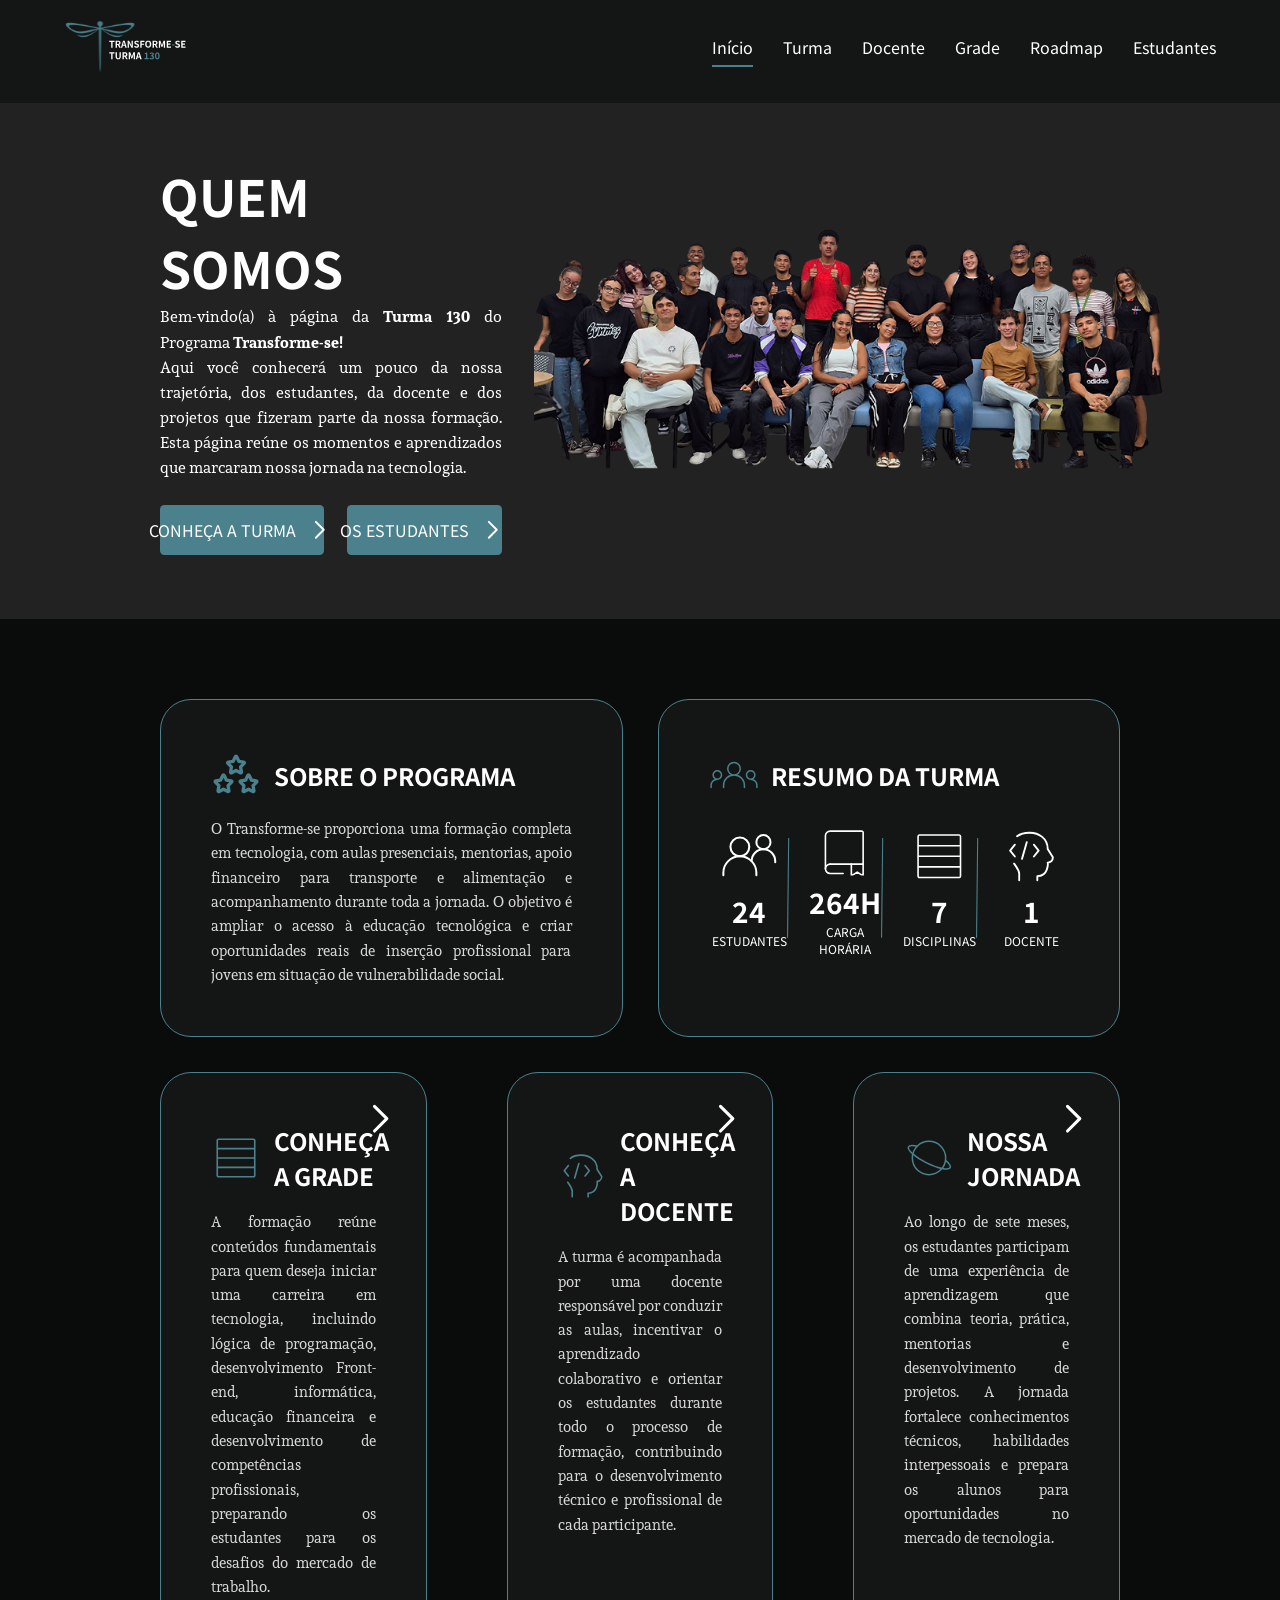
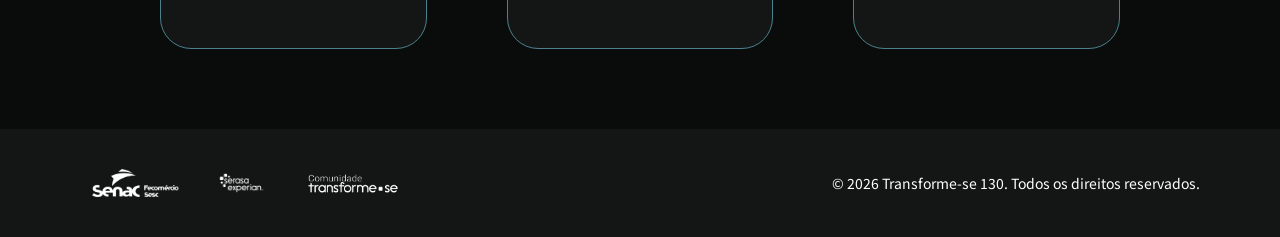
==== commit 02171d89: "Atualiza número de resumos para refletir a contagem correta" ====
--- a/index.html
+++ b/index.html
@@ -235,7 +235,7 @@
                 </i>
 
                 <span class="resumo-numero">
-                  25
+                  24
                 </span>
 
                 <span class="resumo-label">
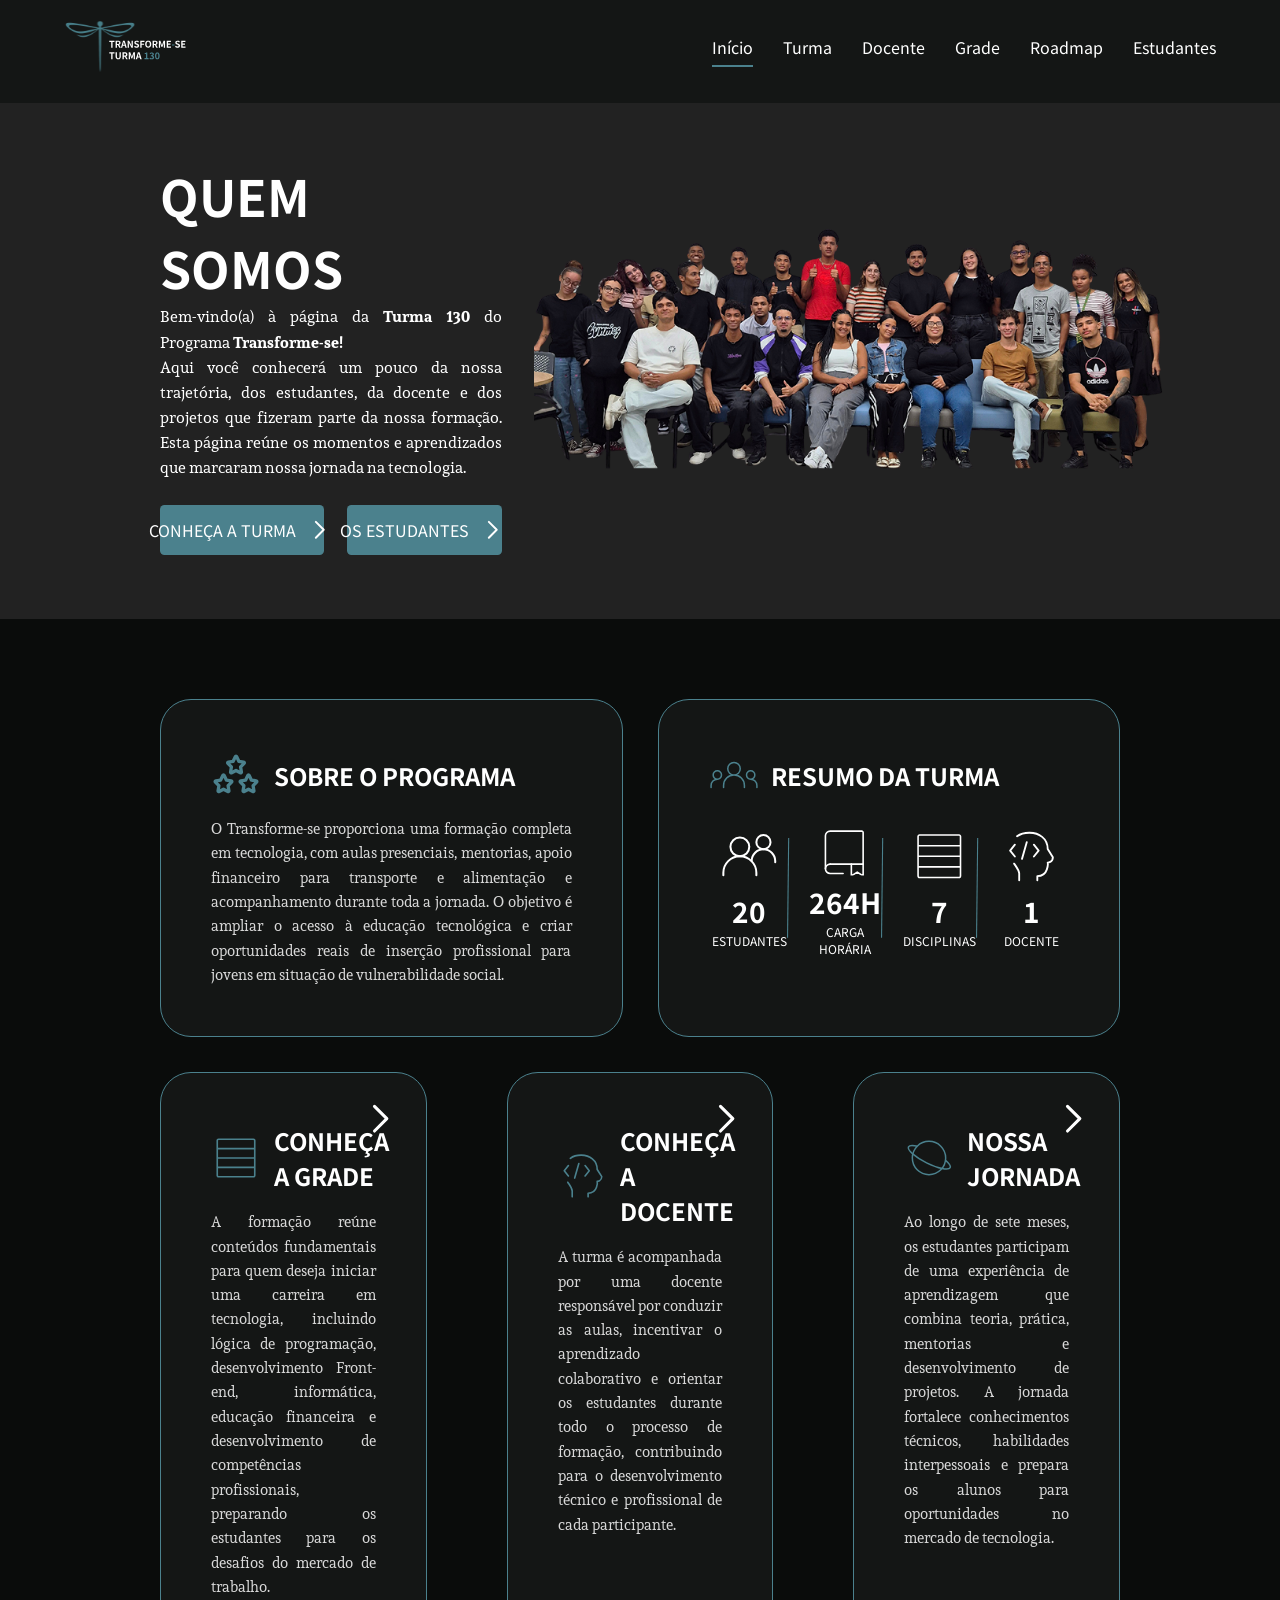
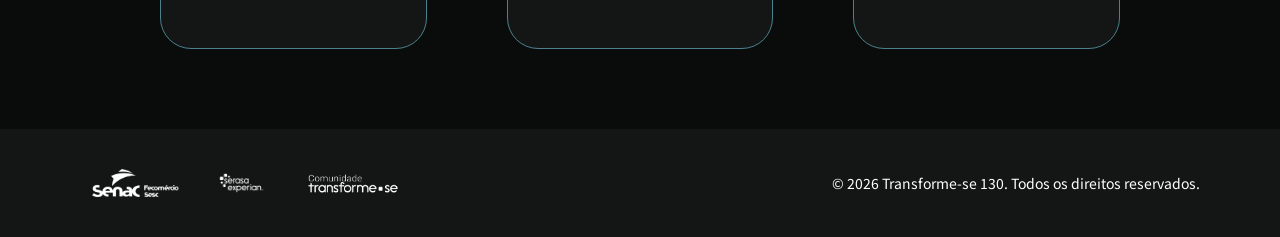
==== commit 2de16230: "somos 20" ====
--- a/index.html
+++ b/index.html
@@ -235,7 +235,7 @@
                 </i>
 
                 <span class="resumo-numero">
-                  24
+                  20
                 </span>
 
                 <span class="resumo-label">
--- a/style.css
+++ b/style.css
@@ -1,1317 +1,1316 @@
-    @import url('https://fonts.googleapis.com/css2?family=Noto+Sans+HK:wght@400;500;700&display=swap');
-    @import url('https://fonts.googleapis.com/css2?family=Sura:wght@400;700&display=swap');
-
-    * {
-        margin: 0;
-        padding: 0;
-        box-sizing: border-box;
-        text-decoration: none;
-        color: inherit;
-    }
-
-    html {
-        scroll-behavior: smooth;
-    }
-
-    html::-webkit-scrollbar {
-        width: 8px;
-    }
-
-    html::-webkit-scrollbar-track {
-        background: transparent;
-    }
-
-    html::-webkit-scrollbar-thumb {
-        background: rgba(255, 255, 255, 0.2);
-        border-radius: 999px;
-    }
-
-    html::-webkit-scrollbar-thumb:hover {
-        background: #4B818D;
-    }
-
-    body {
-        min-height: 100vh;
-        display: flex;
-        flex-direction: column;
-        background-color: #0A0C0B;
-        color: white;
-        font-family: 'Noto Sans HK', sans-serif;
-    }
-
-    /* NAVBAR */
-    nav {
-        display: flex;
-        flex-direction: row;
-        position: fixed;
-        width: 100%;
-        justify-content: space-between;
-        align-items: center;
-        padding: 1rem 4rem;
-        background-color: #141615;
-        z-index: 10;
-    }
-
-    #logo_navbar_img {
-        width: 135px;
-    }
-
-    ul {
-        list-style: none;
-    }
-
-    nav ul {
-        display: flex;
-        gap: 30px;
-        list-style: none;
-    }
-
-    nav a {
-        position: relative;
-        display: inline-block;
-        text-decoration: none;
-        color: #FFFFFF;
-        padding-bottom: 8px;
-        font-size: 16px;
-    }
-
-    /* Barrinha */
-    nav a::after {
-        content: "";
-        position: absolute;
-        left: 0;
-        bottom: 0;
-        width: 0;
-        height: 2px;
-        background-color: #4B818D;
-        transition: width 0.2s ease;
-    }
-
-    /* Barrinha do item ativo */
-    nav a.active::after {
-        width: 100%;
-    }
-
-    /* MENU HAMBURGUER (mobile) */
-    .menu-toggle {
-        display: none;
-        flex-direction: column;
-        justify-content: space-between;
-        width: 28px;
-        height: 20px;
-        background: transparent;
-        border: none;
-        cursor: pointer;
-        z-index: 20;
-        padding: 0;
-    }
-
-    .menu-toggle span {
-        display: block;
-        width: 100%;
-        height: 2px;
-        background-color: #FFFFFF;
-        border-radius: 2px;
-        transition: transform 0.3s ease, opacity 0.3s ease;
-    }
-
-    .menu-toggle.open span:nth-child(1) {
-        transform: translateY(9px) rotate(45deg);
-    }
-
-    .menu-toggle.open span:nth-child(2) {
-        opacity: 0;
-    }
-
-    .menu-toggle.open span:nth-child(3) {
-        transform: translateY(-9px) rotate(-45deg);
-    }
-
-    /* MAIN */
-
-    main {
-        flex: 1;
-        padding-top: 95px;
-        /* ajuste conforme a altura real do seu nav */
-    }
-
-    section {
-        scroll-margin-top: 100px;
-        /* mesmo valor acima, evita a nav cobrir o topo da seção */
-    }
-
-    /* QUEM SOMOS - TELA HOME / PRINCIPAL */
-
-    .quem-somos-container {
-        display: flex;
-        flex-direction: column;
-        background-color: #222222;
-        padding-left: 10rem;
-        padding-right: 6rem;
-    }
-
-    .quem-somos-header {
-        display: flex;
-        align-items: center;
-        /* centraliza verticalmente */
-        justify-content: space-between;
-        flex-wrap: nowrap;
-        /* não deixa quebrar linha em telas grandes */
-        gap: 2rem;
-    }
-
-    .btn-a-turma,
-    .btn-os-estudantes {
-        display: inline-flex;
-        align-items: center;
-        justify-content: center;
-        padding: 1rem 2rem;
-        height: 50px;
-        min-width: 0;
-        background-color: #4B818D;
-        color: #FFFFFF;
-        text-decoration: none;
-        border: none;
-        border-radius: 4.43px;
-        font-size: 16px;
-        white-space: nowrap;
-        transition: background-color 0.25s ease, transform 0.2s ease;
-    }
-
-    .btn-a-turma:hover,
-    .btn-os-estudantes:hover {
-        background-color: #6092a1;
-        background-color: #09313d;
-        box-shadow: 0 4px 8px rgba(75, 129, 141, 0.2);
-        transform: translateY(-1px);
-    }
-
-    .quem-somos-buttons {
-        display: flex;
-        gap: 23px;
-        flex-wrap: nowrap;
-        align-items: center;
-        margin-top: 25px;
-    }
-
-    .quem-somos-buttons a img {
-        padding-left: 8px;
-    }
-
-    .btn-a-turma:active,
-    .btn-os-estudantes:active {
-        transform: translateY(0);
-    }
-
-    .quem-somos-texto {
-        flex: 1;
-        min-width: 0;
-        /* permite encolher, evita empurrar a imagem */
-        padding: 4rem 0;
-        text-align: justify;
-    }
-
-    .quem-somos-texto h1 {
-        font-size: 50px;
-    }
-
-    .quem-somos-texto span {
-        font-family: 'Sura', serif;
-    }
-
-    .quem-somos-texto p {
-        font-family: 'Sura', serif;
-        max-width: 600px;
-    }
-
-    .quem-somos-imagem {
-        flex: 1.9;
-        min-width: 0;
-        /* deixa o flex controlar o tamanho de verdade */
-        width: 100%;
-        max-width: 800px;
-        height: auto;
-        border-radius: 12px;
-        object-fit: cover;
-    }
-
-    .quem-somos-imagem:hover {
-        transform: scale(1.02);
-        transition: transform 0.3s ease-in-out;
-    }
-
-    /* RESUMOS - CARDS ABAIXO DO QUEM SOMOS */
-
-    #resumos {
-
-        display: flex;
-        justify-content: center;
-        padding: 5rem 10rem;
-        background-color: #0A0C0B;
-    }
-
-    .programa-container {
-        display: grid;
-        grid-template-columns: 1fr 1fr;
-        grid-template-areas:
-            "programa resumo"
-            "inferior inferior";
-        gap: 35px;
-        width: 100%;
-    }
-
-    .programa-header {
-        grid-area: programa;
-    }
-
-    .resumo-turma {
-        grid-area: resumo;
-    }
-
-    .linha-inferior {
-        grid-area: inferior;
-        display: flex;
-        gap: 5rem;
-        flex-wrap: wrap;
-    }
-
-    /* CARDS: base compartilhada por todos os cards da seção "resumos" */
-    .programa-header,
-    .resumo-turma,
-    .grade,
-    .docente,
-    .nossa-jornada,
-    .card {
-        position: relative;
-        border: 1px solid #4B818D;
-        border-radius: 31px;
-        padding: 50px;
-        background-color: #141615;
-        transition: transform 0.25s ease, box-shadow 0.25s ease, border-color 0.25s ease;
-        cursor: pointer;
-    }
-
-    .programa-header:hover,
-    .resumo-turma:hover,
-    .grade:hover,
-    .docente:hover,
-    .nossa-jornada:hover,
-    .card:hover {
-        transform: translateY(-4px);
-        box-shadow: 0 10px 25px rgba(75, 129, 141, 0.18);
-        border-color: #6aa0ab;
-    }
-
-    .grade,
-    .docente,
-    .nossa-jornada {
-        flex: 1;
-        min-width: 250px;
-        display: block;
-        text-decoration: none;
-        color: inherit;
-    }
-
-    .card {
-        flex: 1 1 220px;
-        min-width: 220px;
-        border-radius: 24px;
-    }
-
-    /* Título dos cards SEM seta (Sobre o Programa / Resumo da Turma) */
-    .programa-header h1,
-    .resumo-turma h1 {
-        display: flex;
-        align-items: center;
-        gap: 0.8rem;
-        text-align: left;
-        font-size: 24px;
-        margin-bottom: 1rem;
-    }
-
-    /* Título dos cards COM seta (Grade / Docente / Nossa Jornada) */
-    .grade h1,
-    .docente h1,
-    .nossa-jornada h1 {
-        display: flex;
-        align-items: center;
-        gap: 0.8rem;
-        text-align: left;
-        font-size: 24px;
-        margin-bottom: 1rem;
-        padding-right: 40px;
-        /* espaço reservado pro texto não encostar na seta */
-    }
-
-    .programa-header h1 img,
-    .resumo-turma h1 img,
-    .grade h1 img,
-    .docente h1 img,
-    .nossa-jornada h1 img {
-        width: 50px;
-        height: 50px;
-        flex-shrink: 0;
-    }
-
-    .arrow-right {
-        position: absolute;
-        top: 21px;
-        right: 20px;
-        width: 50px !important;
-        height: 50px !important;
-    }
-
-    .programa-header p,
-    .grade p,
-    .docente p,
-    .nossa-jornada p {
-        font-family: 'Sura', serif;
-        font-size: 0.95rem;
-        line-height: 1.6;
-        color: #D9D9D9;
-        text-align: justify;
-    }
-
-    /* RESUMO DA TURMA - grid de números */
-
-    .resumo-turma-grid {
-        display: grid;
-        grid-template-columns: repeat(4, 1fr);
-        gap: 1rem;
-    }
-
-    .resumo-item {
-        display: flex;
-        flex-direction: column;
-        align-items: center;
-        justify-content: center;
-        gap: 1px;
-        text-align: center;
-        position: relative;
-        padding: 3px;
-        transition: transform 0.2s ease, color 0.2s ease;
-    }
-
-    .resumo-item:hover {
-        transform: translateY(-2px);
-    }
-
-    .resumo-item img:not(.linha) {
-        width: 57px;
-        height: 57px;
-    }
-
-    .resumo-item .linha {
-        position: absolute;
-        right: 0;
-        top: 50%;
-        transform: translateY(-50%);
-        height: 100px;
-        width: auto;
-    }
-
-    .resumo-numero {
-        font-size: 28px;
-        font-weight: 700;
-    }
-
-    .resumo-label {
-        font-size: 12px;
-        color: #ffffff;
-    }
-
-
-
-    /* TURMA */
-
-    .turma {
-        display: flex;
-        flex-direction: column;
-        gap: 1rem;
-        padding: 4rem 5rem;
-    }
-
-    .turma-topo {
-        display: flex;
-        align-items: center;
-        justify-content: space-around;
-        gap: 3rem;
-        flex-wrap: wrap;
-    }
-
-    .turma-header {
-        flex: 1;
-        min-height: 280px;
-        margin-left: 60px;
-    }
-
-    .turma-header h1 {
-        font-size: 54px;
-        font-family: 'Noto Sans HK', sans-serif;
-        font-weight: 500px;
-    }
-
-    .turma-header p {
-        font-size: 16px;
-        line-height: 1.5;
-        margin-bottom: 2rem;
-        width: 50%;
-        margin-left: 0.5rem;
-        font-family: 'Sura';
-        text-align: justify;
-    }
-
-    .turma-imagem {
-        flex: 1;
-        min-width: 380px;
-        max-width: 900px;
-        border-radius: 34px;
-        border: 1px solid rgb(75, 129, 141);
-        object-position: center 90%;
-        object-fit: cover;
-        height: 300px;
-        margin-right: 90px;
-    }
-
-    .turma-imagem:hover {
-        transform: scale(1.02);
-        transition: transform 0.3s ease-in-out;
-        box-shadow: 0 4px 8px rgba(75, 129, 141, 0.2);
-    }
-
-    .turma-cards {
-        display: flex;
-        flex-wrap: wrap;
-        max-width: 100%;
-        gap: 3rem;
-        margin-top: 1rem;
-        justify-content: center;
-    }
-
-    .card-principal {
-        flex: 1;
-        min-width: 160px;
-        max-width: 300px;
-        height: 130px;
-        background-color: #1C1E1D;
-        border: 1px solid #4B818D;
-        border-radius: 34px;
-        padding: 1rem;
-        transition: transform 0.3s ease, box-shadow 0.3s ease;
-    }
-
-    .card-principal:hover {
-        transform: scale(1.05);
-        box-shadow: 0 4px 8px rgba(75, 129, 141, 0.3);
-    }
-
-    .card-titulo {
-        display: flex;
-        align-items: center;
-        justify-content: space-between;
-        font-weight: 200px;
-        font-family: 'Noto Sans HK', sans-serif;
-    }
-
-    .card-titulo h3 {
-        font-size: 1.2rem;
-        margin: 0;
-    }
-
-    .card-titulo i {
-        font-size: 1.5rem;
-        color: #ffffff;
-        justify-content: center;
-        text-align: center;
-        border: 1px solid #4B818D;
-        padding: 0.5rem 0.5rem;
-        border-radius: 5px;
-    }
-
-    .card-principal p {
-        font-family: 'Sura', serif;
-
-    }
-
-    .card-subtitulo {
-        margin-top: 1rem;
-        margin-bottom: 0;
-        font-size: 0.85rem;
-        line-height: 1.5;
-        color: grey;
-        font-family: 'Sura', serif;
-    }
-
-
-    .container-objetivo {
-        width: 100%;
-        max-width: 1900px;
-        display: flex;
-        align-items: center;
-        flex-wrap: wrap;
-        gap: 2rem;
-    }
-
-    .objetivo {
-        flex: 1;
-        min-width: 320px;
-        margin-left: 30px;
-    }
-
-    .objetivo h2 {
-        color: #ffffff;
-        font-size: 30px;
-        margin-bottom: 20px;
-    }
-
-    .objetivo ul {
-        margin: 0;
-        padding-left: 20px;
-        list-style-type: disc;
-    }
-
-    .objetivo li {
-        color: #ffffff;
-        font-size: 16px;
-        line-height: 1.8;
-        margin-bottom: 2px;
-    }
-
-    .objetivo li::marker {
-        color: #4b818d;
-        font-size: 12px;
-    }
-
-    .grid-galeria {
-        flex: 1.5;
-        display: flex;
-        align-items: center;
-        gap: 5px;
-        min-width: 300px;
-        margin-right: 30px;
-        margin-top: 20px;
-    }
-
-    .galeria {
-        width: 100%;
-    }
-
-
-    .galeria-grid {
-        display: grid;
-        grid-template-columns: repeat(3, 1fr);
-        grid-template-rows: repeat(2, 1fr);
-        gap: 12px;
-    }
-
-    .galeria-grid img {
-        width: 100%;
-        height: 130px;
-        object-fit: cover;
-        border-radius: 18px;
-        border: 1px solid rgb(75, 129, 141);
-        display: block;
-    }
-
-    .galeria-grid img:hover {
-        transform: scale(1.02);
-        transition: transform 0.3s ease-in-out;
-        box-shadow: 0 4px 8px rgba(75, 129, 141, 0.2);
-    }
-
-
-    .seta {
-        margin: auto 1rem;
-        width: 30px;
-        height: 45px;
-        padding: 0;
-        border: none;
-        background: transparent;
-        cursor: pointer;
-        display: flex;
-        align-items: center;
-        justify-content: center;
-        flex-shrink: 0;
-    }
-
-    .seta img {
-        width: 25px;
-        height: 35px;
-    }
-
-    .seta-direita img {
-        transform: rotate(180deg);
-    }
-
-
-    /* DOCENTE */
-
-    /* =========================================================
+@import url("https://fonts.googleapis.com/css2?family=Noto+Sans+HK:wght@400;500;700&display=swap");
+@import url("https://fonts.googleapis.com/css2?family=Sura:wght@400;700&display=swap");
+
+* {
+  margin: 0;
+  padding: 0;
+  box-sizing: border-box;
+  text-decoration: none;
+  color: inherit;
+}
+
+html {
+  scroll-behavior: smooth;
+}
+
+html::-webkit-scrollbar {
+  width: 8px;
+}
+
+html::-webkit-scrollbar-track {
+  background: transparent;
+}
+
+html::-webkit-scrollbar-thumb {
+  background: rgba(255, 255, 255, 0.2);
+  border-radius: 999px;
+}
+
+html::-webkit-scrollbar-thumb:hover {
+  background: #4b818d;
+}
+
+body {
+  min-height: 100vh;
+  display: flex;
+  flex-direction: column;
+  background-color: #0a0c0b;
+  color: white;
+  font-family: "Noto Sans HK", sans-serif;
+}
+
+/* NAVBAR */
+nav {
+  display: flex;
+  flex-direction: row;
+  position: fixed;
+  width: 100%;
+  justify-content: space-between;
+  align-items: center;
+  padding: 1rem 4rem;
+  background-color: #141615;
+  z-index: 10;
+}
+
+#logo_navbar_img {
+  width: 135px;
+}
+
+ul {
+  list-style: none;
+}
+
+nav ul {
+  display: flex;
+  gap: 30px;
+  list-style: none;
+}
+
+nav a {
+  position: relative;
+  display: inline-block;
+  text-decoration: none;
+  color: #ffffff;
+  padding-bottom: 8px;
+  font-size: 16px;
+}
+
+/* Barrinha */
+nav a::after {
+  content: "";
+  position: absolute;
+  left: 0;
+  bottom: 0;
+  width: 0;
+  height: 2px;
+  background-color: #4b818d;
+  transition: width 0.2s ease;
+}
+
+/* Barrinha do item ativo */
+nav a.active::after {
+  width: 100%;
+}
+
+/* MENU HAMBURGUER (mobile) */
+.menu-toggle {
+  display: none;
+  flex-direction: column;
+  justify-content: space-between;
+  width: 28px;
+  height: 20px;
+  background: transparent;
+  border: none;
+  cursor: pointer;
+  z-index: 20;
+  padding: 0;
+}
+
+.menu-toggle span {
+  display: block;
+  width: 100%;
+  height: 2px;
+  background-color: #ffffff;
+  border-radius: 2px;
+  transition:
+    transform 0.3s ease,
+    opacity 0.3s ease;
+}
+
+.menu-toggle.open span:nth-child(1) {
+  transform: translateY(9px) rotate(45deg);
+}
+
+.menu-toggle.open span:nth-child(2) {
+  opacity: 0;
+}
+
+.menu-toggle.open span:nth-child(3) {
+  transform: translateY(-9px) rotate(-45deg);
+}
+
+/* MAIN */
+
+main {
+  flex: 1;
+  padding-top: 95px;
+  /* ajuste conforme a altura real do seu nav */
+}
+
+section {
+  scroll-margin-top: 100px;
+  /* mesmo valor acima, evita a nav cobrir o topo da seção */
+}
+
+/* QUEM SOMOS - TELA HOME / PRINCIPAL */
+
+.quem-somos-container {
+  display: flex;
+  flex-direction: column;
+  background-color: #222222;
+  padding-left: 10rem;
+  padding-right: 6rem;
+}
+
+.quem-somos-header {
+  display: flex;
+  align-items: center;
+  /* centraliza verticalmente */
+  justify-content: space-between;
+  flex-wrap: nowrap;
+  /* não deixa quebrar linha em telas grandes */
+  gap: 2rem;
+}
+
+.btn-a-turma,
+.btn-os-estudantes {
+  display: inline-flex;
+  align-items: center;
+  justify-content: center;
+  padding: 1rem 2rem;
+  height: 50px;
+  min-width: 0;
+  background-color: #4b818d;
+  color: #ffffff;
+  text-decoration: none;
+  border: none;
+  border-radius: 4.43px;
+  font-size: 16px;
+  white-space: nowrap;
+  transition:
+    background-color 0.25s ease,
+    transform 0.2s ease;
+}
+
+.btn-a-turma:hover,
+.btn-os-estudantes:hover {
+  background-color: #6092a1;
+  background-color: #09313d;
+  box-shadow: 0 4px 8px rgba(75, 129, 141, 0.2);
+  transform: translateY(-1px);
+}
+
+.quem-somos-buttons {
+  display: flex;
+  gap: 23px;
+  flex-wrap: nowrap;
+  align-items: center;
+  margin-top: 25px;
+}
+
+.quem-somos-buttons a img {
+  padding-left: 8px;
+}
+
+.btn-a-turma:active,
+.btn-os-estudantes:active {
+  transform: translateY(0);
+}
+
+.quem-somos-texto {
+  flex: 1;
+  min-width: 0;
+  /* permite encolher, evita empurrar a imagem */
+  padding: 4rem 0;
+  text-align: justify;
+}
+
+.quem-somos-texto h1 {
+  font-size: 50px;
+}
+
+.quem-somos-texto span {
+  font-family: "Sura", serif;
+}
+
+.quem-somos-texto p {
+  font-family: "Sura", serif;
+  max-width: 600px;
+}
+
+.quem-somos-imagem {
+  flex: 1.9;
+  min-width: 0;
+  /* deixa o flex controlar o tamanho de verdade */
+  width: 100%;
+  max-width: 800px;
+  height: auto;
+  border-radius: 12px;
+  object-fit: cover;
+}
+
+.quem-somos-imagem:hover {
+  transform: scale(1.02);
+  transition: transform 0.3s ease-in-out;
+}
+
+/* RESUMOS - CARDS ABAIXO DO QUEM SOMOS */
+
+#resumos {
+  display: flex;
+  justify-content: center;
+  padding: 5rem 10rem;
+  background-color: #0a0c0b;
+}
+
+.programa-container {
+  display: grid;
+  grid-template-columns: 1fr 1fr;
+  grid-template-areas:
+    "programa resumo"
+    "inferior inferior";
+  gap: 35px;
+  width: 100%;
+}
+
+.programa-header {
+  grid-area: programa;
+}
+
+.resumo-turma {
+  grid-area: resumo;
+}
+
+.linha-inferior {
+  grid-area: inferior;
+  display: flex;
+  gap: 5rem;
+  flex-wrap: wrap;
+}
+
+/* CARDS: base compartilhada por todos os cards da seção "resumos" */
+.programa-header,
+.resumo-turma,
+.grade,
+.docente,
+.nossa-jornada,
+.card {
+  position: relative;
+  border: 1px solid #4b818d;
+  border-radius: 31px;
+  padding: 50px;
+  background-color: #141615;
+  transition:
+    transform 0.25s ease,
+    box-shadow 0.25s ease,
+    border-color 0.25s ease;
+  cursor: pointer;
+}
+
+.programa-header:hover,
+.resumo-turma:hover,
+.grade:hover,
+.docente:hover,
+.nossa-jornada:hover,
+.card:hover {
+  transform: translateY(-4px);
+  box-shadow: 0 10px 25px rgba(75, 129, 141, 0.18);
+  border-color: #6aa0ab;
+}
+
+.grade,
+.docente,
+.nossa-jornada {
+  flex: 1;
+  min-width: 250px;
+  display: block;
+  text-decoration: none;
+  color: inherit;
+}
+
+.card {
+  flex: 1 1 220px;
+  min-width: 220px;
+  border-radius: 24px;
+}
+
+/* Título dos cards SEM seta (Sobre o Programa / Resumo da Turma) */
+.programa-header h1,
+.resumo-turma h1 {
+  display: flex;
+  align-items: center;
+  gap: 0.8rem;
+  text-align: left;
+  font-size: 24px;
+  margin-bottom: 1rem;
+}
+
+/* Título dos cards COM seta (Grade / Docente / Nossa Jornada) */
+.grade h1,
+.docente h1,
+.nossa-jornada h1 {
+  display: flex;
+  align-items: center;
+  gap: 0.8rem;
+  text-align: left;
+  font-size: 24px;
+  margin-bottom: 1rem;
+  padding-right: 40px;
+  /* espaço reservado pro texto não encostar na seta */
+}
+
+.programa-header h1 img,
+.resumo-turma h1 img,
+.grade h1 img,
+.docente h1 img,
+.nossa-jornada h1 img {
+  width: 50px;
+  height: 50px;
+  flex-shrink: 0;
+}
+
+.arrow-right {
+  position: absolute;
+  top: 21px;
+  right: 20px;
+  width: 50px !important;
+  height: 50px !important;
+}
+
+.programa-header p,
+.grade p,
+.docente p,
+.nossa-jornada p {
+  font-family: "Sura", serif;
+  font-size: 0.95rem;
+  line-height: 1.6;
+  color: #d9d9d9;
+  text-align: justify;
+}
+
+/* RESUMO DA TURMA - grid de números */
+
+.resumo-turma-grid {
+  display: grid;
+  grid-template-columns: repeat(4, 1fr);
+  gap: 1rem;
+}
+
+.resumo-item {
+  display: flex;
+  flex-direction: column;
+  align-items: center;
+  justify-content: center;
+  gap: 1px;
+  text-align: center;
+  position: relative;
+  padding: 3px;
+  transition:
+    transform 0.2s ease,
+    color 0.2s ease;
+}
+
+.resumo-item:hover {
+  transform: translateY(-2px);
+}
+
+.resumo-item img:not(.linha) {
+  width: 57px;
+  height: 57px;
+}
+
+.resumo-item .linha {
+  position: absolute;
+  right: 0;
+  top: 50%;
+  transform: translateY(-50%);
+  height: 100px;
+  width: auto;
+}
+
+.resumo-numero {
+  font-size: 28px;
+  font-weight: 700;
+}
+
+.resumo-label {
+  font-size: 12px;
+  color: #ffffff;
+}
+
+/* TURMA */
+
+.turma {
+  display: flex;
+  flex-direction: column;
+  gap: 1rem;
+  padding: 4rem 5rem;
+}
+
+.turma-topo {
+  display: flex;
+  align-items: center;
+  justify-content: space-around;
+  gap: 3rem;
+  flex-wrap: wrap;
+}
+
+.turma-header {
+  flex: 1;
+  min-height: 280px;
+  margin-left: 60px;
+}
+
+.turma-header h1 {
+  font-size: 54px;
+  font-family: "Noto Sans HK", sans-serif;
+  font-weight: 500px;
+}
+
+.turma-header p {
+  font-size: 16px;
+  line-height: 1.5;
+  margin-bottom: 2rem;
+  width: 50%;
+  margin-left: 0.5rem;
+  font-family: "Sura";
+  text-align: justify;
+}
+
+.turma-imagem {
+  flex: 1;
+  min-width: 380px;
+  max-width: 900px;
+  border-radius: 34px;
+  border: 1px solid rgb(75, 129, 141);
+  object-position: center 90%;
+  object-fit: cover;
+  height: 300px;
+  margin-right: 90px;
+}
+
+.turma-imagem:hover {
+  transform: scale(1.02);
+  transition: transform 0.3s ease-in-out;
+  box-shadow: 0 4px 8px rgba(75, 129, 141, 0.2);
+}
+
+.turma-cards {
+  display: flex;
+  flex-wrap: wrap;
+  max-width: 100%;
+  gap: 3rem;
+  margin-top: 1rem;
+  justify-content: center;
+}
+
+.card-principal {
+  flex: 1;
+  min-width: 160px;
+  max-width: 300px;
+  height: 130px;
+  background-color: #1c1e1d;
+  border: 1px solid #4b818d;
+  border-radius: 34px;
+  padding: 1rem;
+  transition:
+    transform 0.3s ease,
+    box-shadow 0.3s ease;
+}
+
+.card-principal:hover {
+  transform: scale(1.05);
+  box-shadow: 0 4px 8px rgba(75, 129, 141, 0.3);
+}
+
+.card-titulo {
+  display: flex;
+  align-items: center;
+  justify-content: space-between;
+  font-weight: 200px;
+  font-family: "Noto Sans HK", sans-serif;
+}
+
+.card-titulo h3 {
+  font-size: 1.2rem;
+  margin: 0;
+}
+
+.card-titulo i {
+  font-size: 1.5rem;
+  color: #ffffff;
+  justify-content: center;
+  text-align: center;
+  border: 1px solid #4b818d;
+  padding: 0.5rem 0.5rem;
+  border-radius: 5px;
+}
+
+.card-principal p {
+  font-family: "Sura", serif;
+}
+
+.card-subtitulo {
+  margin-top: 1rem;
+  margin-bottom: 0;
+  font-size: 0.85rem;
+  line-height: 1.5;
+  color: grey;
+  font-family: "Sura", serif;
+}
+
+.container-objetivo {
+  width: 100%;
+  max-width: 1900px;
+  display: flex;
+  align-items: center;
+  flex-wrap: wrap;
+  gap: 2rem;
+}
+
+.objetivo {
+  flex: 1;
+  min-width: 320px;
+  margin-left: 30px;
+}
+
+.objetivo h2 {
+  color: #ffffff;
+  font-size: 30px;
+  margin-bottom: 20px;
+}
+
+.objetivo ul {
+  margin: 0;
+  padding-left: 20px;
+  list-style-type: disc;
+}
+
+.objetivo li {
+  color: #ffffff;
+  font-size: 16px;
+  line-height: 1.8;
+  margin-bottom: 2px;
+}
+
+.objetivo li::marker {
+  color: #4b818d;
+  font-size: 12px;
+}
+
+.grid-galeria {
+  flex: 1.5;
+  display: flex;
+  align-items: center;
+  gap: 5px;
+  min-width: 300px;
+  margin-right: 30px;
+  margin-top: 20px;
+}
+
+.galeria {
+  width: 100%;
+}
+
+.galeria-grid {
+  display: grid;
+  grid-template-columns: repeat(3, 1fr);
+  grid-template-rows: repeat(2, 1fr);
+  gap: 12px;
+}
+
+.galeria-grid img {
+  width: 100%;
+  height: 130px;
+  object-fit: cover;
+  border-radius: 18px;
+  border: 1px solid rgb(75, 129, 141);
+  display: block;
+}
+
+.galeria-grid img:hover {
+  transform: scale(1.02);
+  transition: transform 0.3s ease-in-out;
+  box-shadow: 0 4px 8px rgba(75, 129, 141, 0.2);
+}
+
+.seta {
+  margin: auto 1rem;
+  width: 30px;
+  height: 45px;
+  padding: 0;
+  border: none;
+  background: transparent;
+  cursor: pointer;
+  display: flex;
+  align-items: center;
+  justify-content: center;
+  flex-shrink: 0;
+}
+
+.seta img {
+  width: 25px;
+  height: 35px;
+}
+
+.seta-direita img {
+  transform: rotate(180deg);
+}
+
+/* DOCENTE */
+
+/* =========================================================
    DOCENTE
 ========================================================= */
 
-    .docente-container {
-        display: flex;
-        flex-direction: column;
-        gap: 40px;
-        padding: 60px 80px;
-        color: #fff;
-        width: 100%;
-        max-width: 1600px;
-        margin: 0 auto;
-    }
-
-    /* =========================================================
+.docente-container {
+  display: flex;
+  flex-direction: column;
+  gap: 40px;
+  padding: 60px 80px;
+  color: #fff;
+  width: 100%;
+  max-width: 1600px;
+  margin: 0 auto;
+}
+
+/* =========================================================
    PARTE SUPERIOR
 ========================================================= */
 
-    .docente-top {
-        display: grid;
-        grid-template-columns: 300px minmax(400px, 1fr) 280px;
-        gap: 40px;
-        align-items: start;
-        width: 100%;
-    }
-
-    /* Foto */
-
-    .docente-foto {
-        width: 100%;
-        display: flex;
-        justify-content: center;
-    }
-
-    .docente-foto img {
-        width: 100%;
-        max-width: 300px;
-        border-radius: 25.29px;
-        object-fit: cover;
-        border: 1px solid #4B818D;
-        transition: transform 0.3s ease, box-shadow 0.3s ease;
-        margin-top: 20px;
-    }
-
-    .docente-foto img:hover {
-        box-shadow: 0 4px 8px rgba(75, 129, 141, 0.2);
-        transform: translateY(-4px);
-    }
-
-    /* Informações */
-
-    .docente-info {
-        min-width: 0;
-    }
-
-    .docente-info h1 {
-        font-size: 2.2rem;
-        margin: 0 0 4px;
-    }
-
-    .docente-info .subtitulo {
-        color: #aaa;
-        font-size: 0.9rem;
-        margin-bottom: 16px;
-    }
-
-    .docente-info h2 {
-        display: flex;
-        align-items: center;
-        gap: 8px;
-        margin-bottom: 12px;
-    }
-
-    .docente-info p {
-        line-height: 1.6;
-        color: #ddd;
-        font-family: 'Sura', serif;
-        text-align: justify;
-        width: 100%;
-        max-width: 650px;
-    }
-
-    /* Ícones sociais */
-
-    .icones-sociais {
-        display: flex;
-        gap: 12px;
-        margin-bottom: 24px;
-        text-align: center;
-    }
-
-    .icones-sociais img {
-        width: 30px;
-        height: 30px;
-    }
-
-    #um,
-    #dois {
-        display: inline-flex;
-        align-items: center;
-        justify-content: center;
-        width: 50px;
-        height: 50px;
-        border: 2px solid #4B818D;
-        border-radius: 5px;
-        box-sizing: border-box;
-    }
-
-    #um img,
-    #dois img,
-    #um svg,
-    #dois svg {
-        width: 30px;
-        height: 30px;
-        display: block;
-    }
-
-    #um:hover,
-    #dois:hover {
-        box-shadow: 0 4px 8px rgba(75, 129, 141, 0.2);
-        transform: translateY(-4px);
-    }
-
-    /* =========================================================
+.docente-top {
+  display: grid;
+  grid-template-columns: 300px minmax(400px, 1fr) 280px;
+  gap: 40px;
+  align-items: start;
+  width: 100%;
+}
+
+/* Foto */
+
+.docente-foto {
+  width: 100%;
+  display: flex;
+  justify-content: center;
+}
+
+.docente-foto img {
+  width: 100%;
+  max-width: 300px;
+  border-radius: 25.29px;
+  object-fit: cover;
+  border: 1px solid #4b818d;
+  transition:
+    transform 0.3s ease,
+    box-shadow 0.3s ease;
+  margin-top: 20px;
+}
+
+.docente-foto img:hover {
+  box-shadow: 0 4px 8px rgba(75, 129, 141, 0.2);
+  transform: translateY(-4px);
+}
+
+/* Informações */
+
+.docente-info {
+  min-width: 0;
+}
+
+.docente-info h1 {
+  font-size: 2.2rem;
+  margin: 0 0 4px;
+}
+
+.docente-info .subtitulo {
+  color: #aaa;
+  font-size: 0.9rem;
+  margin-bottom: 16px;
+}
+
+.docente-info h2 {
+  display: flex;
+  align-items: center;
+  gap: 8px;
+  margin-bottom: 12px;
+}
+
+.docente-info p {
+  line-height: 1.6;
+  color: #ddd;
+  font-family: "Sura", serif;
+  text-align: justify;
+  width: 100%;
+  max-width: 650px;
+}
+
+/* Ícones sociais */
+
+.icones-sociais {
+  display: flex;
+  gap: 12px;
+  margin-bottom: 24px;
+  text-align: center;
+}
+
+.icones-sociais img {
+  width: 30px;
+  height: 30px;
+}
+
+#um,
+#dois {
+  display: inline-flex;
+  align-items: center;
+  justify-content: center;
+  width: 50px;
+  height: 50px;
+  border: 2px solid #4b818d;
+  border-radius: 5px;
+  box-sizing: border-box;
+}
+
+#um img,
+#dois img,
+#um svg,
+#dois svg {
+  width: 30px;
+  height: 30px;
+  display: block;
+}
+
+#um:hover,
+#dois:hover {
+  box-shadow: 0 4px 8px rgba(75, 129, 141, 0.2);
+  transform: translateY(-4px);
+}
+
+/* =========================================================
    TÍTULOS DOS CARDS
 ========================================================= */
 
-    i:has(+ h2) {
-        display: inline-flex;
-        align-items: center;
-        vertical-align: middle;
-        margin-right: 10px;
-    }
-
-    i:has(+ h2) img {
-        width: 50px;
-        height: 50px;
-    }
-
-    i:has(+ h2)+h2 {
-        display: inline;
-    }
-
-    /* =========================================================
+i:has(+ h2) {
+  display: inline-flex;
+  align-items: center;
+  vertical-align: middle;
+  margin-right: 10px;
+}
+
+i:has(+ h2) img {
+  width: 50px;
+  height: 50px;
+}
+
+i:has(+ h2) + h2 {
+  display: inline;
+}
+
+/* =========================================================
    TECNOLOGIAS
 ========================================================= */
 
-    .docente-tecnologias {
-        background: #111;
-        border: 1px solid #4B818D;
-        border-radius: 16px;
-        padding: 24px;
-        width: 100%;
-        max-width: 280px;
-        box-sizing: border-box;
-        justify-self: center;
-        transition: transform 0.3s ease, box-shadow 0.3s ease;
-    }
-
-    .docente-tecnologias:hover {
-        box-shadow: 0 4px 8px rgba(75, 129, 141, 0.2);
-        transform: translateY(-4px);
-    }
-
-    .docente-tecnologias .titulo-card {
-        display: flex;
-        align-items: center;
-        gap: 10px;
-        margin-bottom: 20px;
-    }
-
-    .docente-tecnologias .titulo-card img {
-        width: 40px;
-        height: 40px;
-    }
-
-    .docente-tecnologias h2 {
-        margin: 0;
-        font-size: 1.4rem;
-    }
-
-    .grid-icones {
-        display: grid;
-        grid-template-columns: repeat(4, 1fr);
-        gap: 16px;
-    }
-
-    .grid-icones img {
-        width: 40px;
-        height: 40px;
-        object-fit: contain;
-        display: block;
-        margin: 0 auto;
-        cursor: pointer;
-    }
-
-    .grid-icones img:hover {
-        transform: translateY(-6px) scale(1.1);
-        filter: drop-shadow(0 4px 8px rgba(45, 212, 191, 0.4));
-    }
-
-    /* =========================================================
+.docente-tecnologias {
+  background: #111;
+  border: 1px solid #4b818d;
+  border-radius: 16px;
+  padding: 24px;
+  width: 100%;
+  max-width: 280px;
+  box-sizing: border-box;
+  justify-self: center;
+  transition:
+    transform 0.3s ease,
+    box-shadow 0.3s ease;
+}
+
+.docente-tecnologias:hover {
+  box-shadow: 0 4px 8px rgba(75, 129, 141, 0.2);
+  transform: translateY(-4px);
+}
+
+.docente-tecnologias .titulo-card {
+  display: flex;
+  align-items: center;
+  gap: 10px;
+  margin-bottom: 20px;
+}
+
+.docente-tecnologias .titulo-card img {
+  width: 40px;
+  height: 40px;
+}
+
+.docente-tecnologias h2 {
+  margin: 0;
+  font-size: 1.4rem;
+}
+
+.grid-icones {
+  display: grid;
+  grid-template-columns: repeat(4, 1fr);
+  gap: 16px;
+}
+
+.grid-icones img {
+  width: 40px;
+  height: 40px;
+  object-fit: contain;
+  display: block;
+  margin: 0 auto;
+  cursor: pointer;
+}
+
+.grid-icones img:hover {
+  transform: translateY(-6px) scale(1.1);
+  filter: drop-shadow(0 4px 8px rgba(45, 212, 191, 0.4));
+}
+
+/* =========================================================
    PARTE INFERIOR
 ========================================================= */
 
-    .docente-bottom {
-        display: grid;
-        grid-template-columns: repeat(3, minmax(280px, 340px));
-        justify-content: center;
-        align-items: start;
-        gap: 60px;
-        width: 100%;
-        margin-top: 15px;
-    }
-
-    /* Todos os cards */
-
-    .card-experiencia,
-    .card-area-atuacao,
-    .card-formacao {
-        width: 100%;
-        max-width: 340px;
-        justify-self: center;
-        box-sizing: border-box;
-    }
-
-    /* =========================================================
+.docente-bottom {
+  display: grid;
+  grid-template-columns: repeat(3, minmax(280px, 340px));
+  justify-content: center;
+  align-items: start;
+  gap: 60px;
+  width: 100%;
+  margin-top: 15px;
+}
+
+/* Todos os cards */
+
+.card-experiencia,
+.card-area-atuacao,
+.card-formacao {
+  width: 100%;
+  max-width: 340px;
+  justify-self: center;
+  box-sizing: border-box;
+}
+
+/* =========================================================
    EXPERIÊNCIA
 ========================================================= */
 
-    .card-experiencia {
-        background: #111;
-        border: 1px solid #4B818D;
-        border-radius: 16px;
-        padding: 24px;
-        transition: transform 0.3s ease, box-shadow 0.3s ease;
-    }
-
-    .card-experiencia:hover {
-        box-shadow: 0 4px 8px rgba(75, 129, 141, 0.2);
-        transform: translateY(-4px);
-    }
-
-    .titulo-card {
-        display: flex;
-        align-items: center;
-        gap: 10px;
-        margin-bottom: 20px;
-    }
-
-    .icone-diamante {
-        width: 35px;
-        height: 35px;
-    }
-
-    .titulo-card h2 {
-        margin: 0;
-        font-size: 1.3rem;
-    }
-
-    .timeline {
-        list-style: none;
-        margin: 0;
-        padding: 0;
-        position: relative;
-    }
-
-    .timeline-item {
-        position: relative;
-        padding-left: 24px;
-        padding-bottom: 20px;
-    }
-
-    .timeline-item::before {
-        content: "";
-        position: absolute;
-        left: 0;
-        top: 6px;
-        width: 8px;
-        height: 8px;
-        background: #4B818D;
-        border-radius: 50%;
-    }
-
-    .timeline-item::after {
-        content: "";
-        position: absolute;
-        left: 3px;
-        top: 16px;
-        width: 2px;
-        height: calc(100% - 10px);
-        background: rgba(45, 212, 191, 0.3);
-    }
-
-    .timeline-item:last-child::after {
-        display: none;
-    }
-
-    .timeline-item h3 {
-        font-size: 0.95rem;
-        font-weight: bold;
-        margin: 0 0 2px;
-        color: #fff;
-    }
-
-    .timeline-item .data {
-        font-size: 0.80rem;
-        color: #999;
-        font-family: 'Sura';
-    }
-
-    /* =========================================================
+.card-experiencia {
+  background: #111;
+  border: 1px solid #4b818d;
+  border-radius: 16px;
+  padding: 24px;
+  transition:
+    transform 0.3s ease,
+    box-shadow 0.3s ease;
+}
+
+.card-experiencia:hover {
+  box-shadow: 0 4px 8px rgba(75, 129, 141, 0.2);
+  transform: translateY(-4px);
+}
+
+.titulo-card {
+  display: flex;
+  align-items: center;
+  gap: 10px;
+  margin-bottom: 20px;
+}
+
+.icone-diamante {
+  width: 35px;
+  height: 35px;
+}
+
+.titulo-card h2 {
+  margin: 0;
+  font-size: 1.3rem;
+}
+
+.timeline {
+  list-style: none;
+  margin: 0;
+  padding: 0;
+  position: relative;
+}
+
+.timeline-item {
+  position: relative;
+  padding-left: 24px;
+  padding-bottom: 20px;
+}
+
+.timeline-item::before {
+  content: "";
+  position: absolute;
+  left: 0;
+  top: 6px;
+  width: 8px;
+  height: 8px;
+  background: #4b818d;
+  border-radius: 50%;
+}
+
+.timeline-item::after {
+  content: "";
+  position: absolute;
+  left: 3px;
+  top: 16px;
+  width: 2px;
+  height: calc(100% - 10px);
+  background: rgba(45, 212, 191, 0.3);
+}
+
+.timeline-item:last-child::after {
+  display: none;
+}
+
+.timeline-item h3 {
+  font-size: 0.95rem;
+  font-weight: bold;
+  margin: 0 0 2px;
+  color: #fff;
+}
+
+.timeline-item .data {
+  font-size: 0.8rem;
+  color: #999;
+  font-family: "Sura";
+}
+
+/* =========================================================
    ÁREA DE ATUAÇÃO
 ========================================================= */
 
-    .card-area-atuacao,
-    .card-formacao {
-        background: #111;
-        border: 1px solid #4B818D;
-        border-radius: 16px;
-        padding: 24px;
-        transition: transform 0.3s ease, box-shadow 0.3s ease;
-    }
-
-    .card-area-atuacao:hover,
-    .card-formacao:hover {
-        box-shadow: 0 4px 8px rgba(75, 129, 141, 0.2);
-        transform: translateY(-4px);
-    }
-
-    .icone-card {
-        width: 30px;
-        height: 30px;
-        flex-shrink: 0;
-    }
-
-    .titulo-card h2 {
-        font-size: 1.3rem;
-        white-space: nowrap;
-
-    }
-
-    .lista-pills {
-        list-style: none;
-        margin: 0;
-        padding: 0;
-        display: flex;
-        flex-direction: column;
-        gap: 14px;
-    }
-
-    .lista-pills li {
-        display: flex;
-        align-items: center;
-        gap: 14px;
-        padding: 12px 20px;
-        background: #111;
-        border: 1px solid #4B818D;
-        border-radius: 31px;
-        transition: transform 0.2s ease, box-shadow 0.2s ease;
-    }
-
-    .lista-pills li:hover {
-        transform: translateY(-2px);
-        box-shadow: 0 4px 8px rgba(75, 129, 141, 0.2);
-    }
-
-    .lista-pills li img {
-        width: 30px;
-        height: 30px;
-        flex-shrink: 0;
-    }
-
-    .lista-pills li span {
-        font-size: 0.95rem;
-        color: #fff;
-    }
-
-    /* =========================================================
+.card-area-atuacao,
+.card-formacao {
+  background: #111;
+  border: 1px solid #4b818d;
+  border-radius: 16px;
+  padding: 24px;
+  transition:
+    transform 0.3s ease,
+    box-shadow 0.3s ease;
+}
+
+.card-area-atuacao:hover,
+.card-formacao:hover {
+  box-shadow: 0 4px 8px rgba(75, 129, 141, 0.2);
+  transform: translateY(-4px);
+}
+
+.icone-card {
+  width: 30px;
+  height: 30px;
+  flex-shrink: 0;
+}
+
+.titulo-card h2 {
+  font-size: 1.3rem;
+  white-space: nowrap;
+}
+
+.lista-pills {
+  list-style: none;
+  margin: 0;
+  padding: 0;
+  display: flex;
+  flex-direction: column;
+  gap: 14px;
+}
+
+.lista-pills li {
+  display: flex;
+  align-items: center;
+  gap: 14px;
+  padding: 12px 20px;
+  background: #111;
+  border: 1px solid #4b818d;
+  border-radius: 31px;
+  transition:
+    transform 0.2s ease,
+    box-shadow 0.2s ease;
+}
+
+.lista-pills li:hover {
+  transform: translateY(-2px);
+  box-shadow: 0 4px 8px rgba(75, 129, 141, 0.2);
+}
+
+.lista-pills li img {
+  width: 30px;
+  height: 30px;
+  flex-shrink: 0;
+}
+
+.lista-pills li span {
+  font-size: 0.95rem;
+  color: #fff;
+}
+
+/* =========================================================
    FORMAÇÃO
 ========================================================= */
 
-    .card-formacao h3 {
-        font-size: 0.90rem;
-        font-weight: bold;
-        color: #fff;
-        width: 310px;
-    }
-
-    .card-formacao .data {
-        font-size: 0.85rem;
-        color: #999;
-        font-family: 'Sura';
-    }
-
-    /* GRADE */
-
-    #grade {
-        display: flex;
-        flex-direction: column;
-        gap: 2rem;
-        padding: 4rem 5rem;
-        background: #0A0C0B;
-    }
-
-    .grade-container {
-        max-width: 1200px;
-        margin: 0 auto;
-    }
-
-    .grade-header {
-        margin-bottom: 35px;
-    }
-
-    .grade-header h1 {
-        margin: 0;
-        color: #FFFFFF;
-        font-size: 2.8rem;
-        font-weight: 800;
-        align-items: start;
-    }
-
-    .grade-header p {
-        margin: 4px 0 0 2px;
-        color: #858585;
-        font-size: 0.95rem;
-        font-family: 'Sura';
-    }
-
-    .grade-grid {
-        display: grid;
-        grid-template-columns: 1fr 1.25fr;
-        gap: 80px;
-    }
-
-    .grade-grid h2 {
-        color: #FFFFFF;
-        font-size: 2rem;
-        margin: 1rem 8px;
-        font-weight: 800;
-    }
-
-     .disciplina-lista {
-        display: flex;
-        flex-direction: column;
-        gap: 10px;
-    }
-
-    .disciplina {
-        min-height: 50px;
-        width: 100%;
-        max-width: 600px;
-        display: flex;
-        align-items: center;
-        padding: 7px 23px;
-        border: 1px solid #28535c;
-        border-radius: 20px;
-        background: #111514;
-        color: #d6d6d6;
-        font-size: 1.05rem;
-        transition:
-            transform 0.3s ease,
-            border-color 0.3s ease,
-            background 0.3s ease;
-        font-family: 'Sura';
-    }
-
-    .disciplina:hover {
-        transform: translateX(5px);
-        border-color: #4B818D;
-        background: #151b1a;
-    }
-
-
-    .disciplina span {
-        color: #FFFFFF;
-        font-weight: bold;
-        margin-right: 15px;
-    }
-
-
-    /* LADO DIREITO */
-
-    .grade-direita {
-        display: flex;
-        flex-direction: column;
-        gap: 30px;
-    }
-
-
-    /* TECNOLOGIAS*/
-
-    .tecnologias-lista {
-        display: flex;
-        gap: 10px;
-        flex-wrap: wrap;
-    }
-
-    .tecnologia {
-        width: 100px;
-        height: 100px;
-        display: flex;
-        flex-direction: column;
-        justify-content: center;
-        align-items: center;
-        border: 1px solid #28535c;
-        border-radius: 15px;
-        transition:
-            transform 0.3s ease,
-            border-color 0.3s ease;
-    }
-
-
-
-    .tecnologia:hover {
-        transform: translateY(-6px);
-        border-color: #4B818D;
-    }
-
-    .tecnologia p {
-        margin: 7px 0 0;
-        color: #FFFFFF;
-        font-size: 0.7rem;
-    }
-
-
-    /* ÍCONES */
-
-    .tecnologia-icone img {
-        width: 50px;
-        height: 50px;
-        display: flex;
-        align-items: center;
-        justify-content: center;
-        border-radius: 5px;
-        font-weight: 900;
-        font-size: 1.3rem;
-    }
-
-    .tecnologia-icone img:hover {
-        transform: translateY(-6px) scale(1.1);
-        filter: drop-shadow(0 4px 8px rgba(45, 212, 191, 0.4));
-    }
-
-    /* COMPETÊNCIAS*/
-
-    .competencias-grid {
-        display: grid;
-        grid-template-columns: 1fr 1fr;
-        gap: 9px;
-    }
-
-    .competencia {
-        min-height: 28px;
-        display: flex;
-        align-items: center;
-        padding: 6px 10px;
-        border: 1px solid #28535c;
-        border-radius: 18px;
-        background: #111514;
-        color: #d6d6d6;
-        font-size: 0.9rem;
-        align-items: center;
-        text-align: start;
-        transition:
-            border-color 0.3s ease,
-            transform 0.3s ease;
-    }
-
-    .competencia:hover {
-        border-color: #4B818D;
-        transform: translateY(-2px);
-    }
-
-    .icone img,
-    svg {
-        width: 20px;
-        height: 20px;
-        margin-right: 5px;
-        margin-left: 5px;
-        align-items: center;
-        justify-content: center;
-        color: #4B818D;
-
-    }
-
-
-
-    /* ROADMAP */
-
-    #main {
-
-        display: flex;
-        flex-direction: column;
-        gap: 2rem;
-        padding: 4rem 5rem;
-
-    }
-
-    .title-section {
-        padding: 4rem 5rem 2rem;
-    }
-
-    .title-section h1 {
-        font-size: 100px;
-        color: #FFFFFF;
-        margin-bottom: 0.5rem;
-        font-weight: 500px;
-    }
-
-    .title-section p {
-        color: #B5B5B5;
-        font-family: 'Sura', serif;
-
-    }
-
-
-    /* LINHA DO TEMPO (container da página roadmap.html) */
-
-    /* =========================================================
+.card-formacao h3 {
+  font-size: 0.9rem;
+  font-weight: bold;
+  color: #fff;
+  width: 310px;
+}
+
+.card-formacao .data {
+  font-size: 0.85rem;
+  color: #999;
+  font-family: "Sura";
+}
+
+/* GRADE */
+
+#grade {
+  display: flex;
+  flex-direction: column;
+  gap: 2rem;
+  padding: 4rem 5rem;
+  background: #0a0c0b;
+}
+
+.grade-container {
+  max-width: 1200px;
+  margin: 0 auto;
+}
+
+.grade-header {
+  margin-bottom: 35px;
+}
+
+.grade-header h1 {
+  margin: 0;
+  color: #ffffff;
+  font-size: 2.8rem;
+  font-weight: 800;
+  align-items: start;
+}
+
+.grade-header p {
+  margin: 4px 0 0 2px;
+  color: #858585;
+  font-size: 0.95rem;
+  font-family: "Sura";
+}
+
+.grade-grid {
+  display: grid;
+  grid-template-columns: 1fr 1.25fr;
+  gap: 80px;
+}
+
+.grade-grid h2 {
+  color: #ffffff;
+  font-size: 2rem;
+  margin: 1rem 8px;
+  font-weight: 800;
+}
+
+.disciplina-lista {
+  display: flex;
+  flex-direction: column;
+  gap: 10px;
+}
+
+.disciplina {
+  min-height: 50px;
+  width: 100%;
+  max-width: 600px;
+  display: flex;
+  align-items: center;
+  padding: 7px 23px;
+  border: 1px solid #28535c;
+  border-radius: 20px;
+  background: #111514;
+  color: #d6d6d6;
+  font-size: 1.05rem;
+  transition:
+    transform 0.3s ease,
+    border-color 0.3s ease,
+    background 0.3s ease;
+  font-family: "Sura";
+}
+
+.disciplina:hover {
+  transform: translateX(5px);
+  border-color: #4b818d;
+  background: #151b1a;
+}
+
+.disciplina span {
+  color: #ffffff;
+  font-weight: bold;
+  margin-right: 15px;
+}
+
+/* LADO DIREITO */
+
+.grade-direita {
+  display: flex;
+  flex-direction: column;
+  gap: 30px;
+}
+
+/* TECNOLOGIAS*/
+
+.tecnologias-lista {
+  display: flex;
+  gap: 10px;
+  flex-wrap: wrap;
+}
+
+.tecnologia {
+  width: 100px;
+  height: 100px;
+  display: flex;
+  flex-direction: column;
+  justify-content: center;
+  align-items: center;
+  border: 1px solid #28535c;
+  border-radius: 15px;
+  transition:
+    transform 0.3s ease,
+    border-color 0.3s ease;
+}
+
+.tecnologia:hover {
+  transform: translateY(-6px);
+  border-color: #4b818d;
+}
+
+.tecnologia p {
+  margin: 7px 0 0;
+  color: #ffffff;
+  font-size: 0.7rem;
+}
+
+/* ÍCONES */
+
+.tecnologia-icone img {
+  width: 50px;
+  height: 50px;
+  display: flex;
+  align-items: center;
+  justify-content: center;
+  border-radius: 5px;
+  font-weight: 900;
+  font-size: 1.3rem;
+}
+
+.tecnologia-icone img:hover {
+  transform: translateY(-6px) scale(1.1);
+  filter: drop-shadow(0 4px 8px rgba(45, 212, 191, 0.4));
+}
+
+/* COMPETÊNCIAS*/
+
+.competencias-grid {
+  display: grid;
+  grid-template-columns: 1fr 1fr;
+  gap: 9px;
+}
+
+.competencia {
+  min-height: 28px;
+  display: flex;
+  align-items: center;
+  padding: 6px 10px;
+  border: 1px solid #28535c;
+  border-radius: 18px;
+  background: #111514;
+  color: #d6d6d6;
+  font-size: 0.9rem;
+  align-items: center;
+  text-align: start;
+  transition:
+    border-color 0.3s ease,
+    transform 0.3s ease;
+}
+
+.competencia:hover {
+  border-color: #4b818d;
+  transform: translateY(-2px);
+}
+
+.icone img,
+svg {
+  width: 20px;
+  height: 20px;
+  margin-right: 5px;
+  margin-left: 5px;
+  align-items: center;
+  justify-content: center;
+  color: #4b818d;
+}
+
+/* ROADMAP */
+
+#main {
+  display: flex;
+  flex-direction: column;
+  gap: 2rem;
+  padding: 4rem 5rem;
+}
+
+.title-section {
+  padding: 4rem 5rem 2rem;
+}
+
+.title-section h1 {
+  font-size: 100px;
+  color: #ffffff;
+  margin-bottom: 0.5rem;
+  font-weight: 500px;
+}
+
+.title-section p {
+  color: #b5b5b5;
+  font-family: "Sura", serif;
+}
+
+/* LINHA DO TEMPO (container da página roadmap.html) */
+
+/* =========================================================
    ROADMAP
 ========================================================= */
 
-    #main {
-        display: flex;
-        flex-direction: column;
-        gap: 2rem;
-        padding: 4rem 5rem;
-    }
-
-    /* =========================================================
+#main {
+  display: flex;
+  flex-direction: column;
+  gap: 2rem;
+  padding: 4rem 5rem;
+}
+
+/* =========================================================
    TÍTULO
 ========================================================= */
 
-    .title-section {
-        padding: 4rem 5rem 2rem;
-    }
-
-    .title-section h1 {
-        font-size: 2.5rem;
-        color: #FFFFFF;
-        margin-bottom: 0.5rem;
-    }
-
-    .title-section p {
-        color: #B5B5B5;
-        font-size: 0.95rem;
-    }
-
-    /* =========================================================
+.title-section {
+  padding: 4rem 5rem 2rem;
+}
+
+.title-section h1 {
+  font-size: 2.5rem;
+  color: #ffffff;
+  margin-bottom: 0.5rem;
+}
+
+.title-section p {
+  color: #b5b5b5;
+  font-size: 0.95rem;
+}
+
+/* =========================================================
    LINHA DO TEMPO / ROADMAP
 ========================================================= */
 
-    .roadmap {
-        position: relative;
-        display: flex;
-        justify-content: space-between;
-        align-items: flex-start;
-        gap: 1rem;
-        padding: 2rem 5rem;
-        width: 100%;
-        flex-wrap: nowrap;
-    }
-
-    /*
+.roadmap {
+  position: relative;
+  display: flex;
+  justify-content: space-between;
+  align-items: flex-start;
+  gap: 1rem;
+  padding: 2rem 5rem;
+  width: 100%;
+  flex-wrap: nowrap;
+}
+
+/*
 .roadmap-line {
     position: absolute;
     top: 35px;
@@ -1328,838 +1327,824 @@
 }
 */
 
-    /* =========================================================
+/* =========================================================
    CADA ETAPA
 ========================================================= */
 
-    .step {
-        position: relative;
-        z-index: 1;
-
-        flex: 1;
-        min-width: 0;
-
-        display: flex;
-        flex-direction: column;
-        align-items: center;
-        text-align: center;
-
-        cursor: pointer;
-
-        font-family: 'Noto Sans HK', sans-serif;
-    }
-
-    /* Linha entre as etapas */
-
-    .step:not(:last-child)::after {
-        content: "";
-
-        position: absolute;
-
-        top: 35px;
-        left: 50%;
-
-        width: 100%;
-        height: 2px;
-
-        background-image: linear-gradient(to right,
-                #4B818D 50%,
-                transparent 50%);
-
-        background-size: 12px 2px;
-        background-repeat: repeat-x;
-
-        z-index: -1;
-    }
-
-    /* =========================================================
+.step {
+  position: relative;
+  z-index: 1;
+
+  flex: 1;
+  min-width: 0;
+
+  display: flex;
+  flex-direction: column;
+  align-items: center;
+  text-align: center;
+
+  cursor: pointer;
+
+  font-family: "Noto Sans HK", sans-serif;
+}
+
+/* Linha entre as etapas */
+
+.step:not(:last-child)::after {
+  content: "";
+
+  position: absolute;
+
+  top: 35px;
+  left: 50%;
+
+  width: 100%;
+  height: 2px;
+
+  background-image: linear-gradient(to right, #4b818d 50%, transparent 50%);
+
+  background-size: 12px 2px;
+  background-repeat: repeat-x;
+
+  z-index: -1;
+}
+
+/* =========================================================
    ÍCONE DA ETAPA
 ========================================================= */
 
-    .step-icon {
-        width: 70px;
-        height: 70px;
-
-        display: flex;
-        align-items: center;
-        justify-content: center;
-
-        background-color: #1C1E1D;
-
-        border: 2px solid #4B818D;
-        border-radius: 50%;
-
-        font-size: 1.4rem;
-        color: #FFFFFF;
-
-        margin-bottom: 0.7rem;
-
-        transition:
-            width 0.3s ease,
-            height 0.3s ease,
-            background-color 0.3s ease,
-            border-color 0.3s ease,
-            transform 0.3s ease,
-            filter 0.3s ease;
-    }
-
-    /* Etapa ativa / hover */
-
-    .step.active .step-icon,
-    .step:hover .step-icon {
-        width: 80px;
-        height: 80px;
-
-        font-size: 1.6rem;
-
-        border-color: #6ab6c4;
-        background-color: #4B818D;
-
-        filter: drop-shadow(0 4px 8px rgba(45, 212, 191, 0.4));
-
-        transform: translateY(-4px);
-    }
-
-    /* Linha ativa */
-
-    .step.active::after,
-    .step:hover::after {
-        background-image: linear-gradient(to right,
-                #6ab6c4 50%,
-                transparent 50%);
-    }
-
-    /* =========================================================
+.step-icon {
+  width: 70px;
+  height: 70px;
+
+  display: flex;
+  align-items: center;
+  justify-content: center;
+
+  background-color: #1c1e1d;
+
+  border: 2px solid #4b818d;
+  border-radius: 50%;
+
+  font-size: 1.4rem;
+  color: #ffffff;
+
+  margin-bottom: 0.7rem;
+
+  transition:
+    width 0.3s ease,
+    height 0.3s ease,
+    background-color 0.3s ease,
+    border-color 0.3s ease,
+    transform 0.3s ease,
+    filter 0.3s ease;
+}
+
+/* Etapa ativa / hover */
+
+.step.active .step-icon,
+.step:hover .step-icon {
+  width: 80px;
+  height: 80px;
+
+  font-size: 1.6rem;
+
+  border-color: #6ab6c4;
+  background-color: #4b818d;
+
+  filter: drop-shadow(0 4px 8px rgba(45, 212, 191, 0.4));
+
+  transform: translateY(-4px);
+}
+
+/* Linha ativa */
+
+.step.active::after,
+.step:hover::after {
+  background-image: linear-gradient(to right, #6ab6c4 50%, transparent 50%);
+}
+
+/* =========================================================
    TEXTO DAS ETAPAS
 ========================================================= */
 
-    .step strong {
-        color: #FFFFFF;
-        font-size: 1.2rem;
-        margin-bottom: 0.4rem;
-    }
-
-    .step p {
-        color: #B5B5B5;
-
-        font-family: 'Sura', serif;
-
-        font-size: 0.75rem;
-        line-height: 1.4;
-
-        max-width: 150px;
-
-        margin-top: 0.4rem;
-
-        text-align: center;
-    }
-
-    /* =========================================================
+.step strong {
+  color: #ffffff;
+  font-size: 1.2rem;
+  margin-bottom: 0.4rem;
+}
+
+.step p {
+  color: #b5b5b5;
+
+  font-family: "Sura", serif;
+
+  font-size: 0.75rem;
+  line-height: 1.4;
+
+  max-width: 150px;
+
+  margin-top: 0.4rem;
+
+  text-align: center;
+}
+
+/* =========================================================
    STATUS
 ========================================================= */
 
-    .status {
-        display: inline-block;
-
-        padding: 0.5rem 0.8rem;
-
-        border-radius: 999px;
-
-        font-size: 0.65rem;
-        font-weight: 700;
-
-        letter-spacing: 0.5px;
-
-        white-space: nowrap;
-    }
-
-    .status.concluido {
-        background-color: rgba(46, 204, 113, 0.15);
-        color: #2ecc71;
-    }
-
-    .status.desenvolvimento {
-        background-color: rgba(75, 129, 141, 0.2);
-        color: #6ab6c4;
-
-        padding: 0.5rem 1.2rem;
-    }
-
-    .status.fazer {
-        background-color: rgba(230, 168, 51, 0.15);
-        color: #e6a833;
-    }
-
-    /* =========================================================
+.status {
+  display: inline-block;
+
+  padding: 0.5rem 0.8rem;
+
+  border-radius: 999px;
+
+  font-size: 0.65rem;
+  font-weight: 700;
+
+  letter-spacing: 0.5px;
+
+  white-space: nowrap;
+}
+
+.status.concluido {
+  background-color: rgba(46, 204, 113, 0.15);
+  color: #2ecc71;
+}
+
+.status.desenvolvimento {
+  background-color: rgba(75, 129, 141, 0.2);
+  color: #6ab6c4;
+
+  padding: 0.5rem 1.2rem;
+}
+
+.status.fazer {
+  background-color: rgba(230, 168, 51, 0.15);
+  color: #e6a833;
+}
+
+/* =========================================================
    CARD DE DETALHES
 ========================================================= */
 
-    .details-card {
-        display: flex;
-        align-items: stretch;
-
-        gap: 1.5rem;
-
-        margin: 0 5rem 4rem;
-
-        width: calc(100% - 10rem);
-
-        flex-wrap: nowrap;
-    }
-
-    /* =========================================================
+.details-card {
+  display: flex;
+  align-items: stretch;
+
+  gap: 1.5rem;
+
+  margin: 0 5rem 4rem;
+
+  width: calc(100% - 10rem);
+
+  flex-wrap: nowrap;
+}
+
+/* =========================================================
    SETAS
 ========================================================= */
 
-    .arrow {
-        width: 42px;
-        height: 42px;
-
-        min-width: 42px;
-
-        display: flex;
-        align-items: center;
-        justify-content: center;
-
-        align-self: center;
-
-        background-color: #1C1E1D;
-
-        color: #FFFFFF;
-
-        border: 1px solid #4B818D;
-        border-radius: 50%;
-
-        font-size: 1rem;
-
-        cursor: pointer;
-
-        flex-shrink: 0;
-
-        transition:
-            background-color 0.3s ease,
-            transform 0.3s ease,
-            box-shadow 0.3s ease;
-    }
-
-    .arrow:hover {
-        background-color: #4B818D;
-
-        transform: scale(1.08);
-
-        box-shadow:
-            0 4px 10px rgba(75, 129, 141, 0.25);
-    }
-
-    /* =========================================================
+.arrow {
+  width: 42px;
+  height: 42px;
+
+  min-width: 42px;
+
+  display: flex;
+  align-items: center;
+  justify-content: center;
+
+  align-self: center;
+
+  background-color: #1c1e1d;
+
+  color: #ffffff;
+
+  border: 1px solid #4b818d;
+  border-radius: 50%;
+
+  font-size: 1rem;
+
+  cursor: pointer;
+
+  flex-shrink: 0;
+
+  transition:
+    background-color 0.3s ease,
+    transform 0.3s ease,
+    box-shadow 0.3s ease;
+}
+
+.arrow:hover {
+  background-color: #4b818d;
+
+  transform: scale(1.08);
+
+  box-shadow: 0 4px 10px rgba(75, 129, 141, 0.25);
+}
+
+/* =========================================================
    INFORMAÇÕES DA UC
 ========================================================= */
 
-    .uc-information {
-        flex: 1;
-
-        min-width: 0;
-
-        display: flex;
-        align-items: flex-start;
-
-        gap: 1.5rem;
-
-        background-color: #141615;
-
-        border: 1px solid #2A2C2B;
-
-        border-radius: 20px;
-
-        padding: 2.5rem;
-
-        flex-wrap: nowrap;
-    }
-
-    /* Ícone da UC */
-
-    .details-icon {
-        flex-shrink: 0;
-
-        width: 55px;
-        height: 55px;
-
-        display: flex;
-        align-items: center;
-        justify-content: center;
-
-        background-color: #1C1E1D;
-
-        border: 2px solid #4B818D;
-
-        border-radius: 50%;
-
-        font-size: 1.3rem;
-
-        color: #4B818D;
-
-        transition:
-            background-color 0.3s ease,
-            color 0.3s ease,
-            transform 0.3s ease;
-    }
-
-    .details-icon:hover {
-        color: #FFFFFF;
-
-        background-color: #4B818D;
-
-        filter: drop-shadow(0 4px 8px rgba(45, 212, 191, 0.4));
-
-        transform: translateY(-4px);
-    }
-
-    /* Texto da UC */
-
-    .details-text {
-        min-width: 0;
-        flex: 1;
-    }
-
-    .uc-number {
-        display: inline-block;
-
-        color: #4B818D;
-
-        font-weight: 700;
-
-        font-size: 0.85rem;
-
-        margin-bottom: 0.3rem;
-    }
-
-    .details-text h2 {
-        color: #FFFFFF;
-
-        font-size: 1.3rem;
-
-        margin-bottom: 0.5rem;
-
-        line-height: 1.4;
-    }
-
-    .details-text .status {
-        margin-bottom: 0.5rem;
-    }
-
-    .details-text p {
-        color: #B5B5B5;
-
-        font-family: 'Sura', serif;
-
-        font-size: 0.85rem;
-
-        line-height: 1.6;
-
-        margin-top: 0.8rem;
-    }
-
-    /* =========================================================
+.uc-information {
+  flex: 1;
+
+  min-width: 0;
+
+  display: flex;
+  align-items: flex-start;
+
+  gap: 1.5rem;
+
+  background-color: #141615;
+
+  border: 1px solid #2a2c2b;
+
+  border-radius: 20px;
+
+  padding: 2.5rem;
+
+  flex-wrap: nowrap;
+}
+
+/* Ícone da UC */
+
+.details-icon {
+  flex-shrink: 0;
+
+  width: 55px;
+  height: 55px;
+
+  display: flex;
+  align-items: center;
+  justify-content: center;
+
+  background-color: #1c1e1d;
+
+  border: 2px solid #4b818d;
+
+  border-radius: 50%;
+
+  font-size: 1.3rem;
+
+  color: #4b818d;
+
+  transition:
+    background-color 0.3s ease,
+    color 0.3s ease,
+    transform 0.3s ease;
+}
+
+.details-icon:hover {
+  color: #ffffff;
+
+  background-color: #4b818d;
+
+  filter: drop-shadow(0 4px 8px rgba(45, 212, 191, 0.4));
+
+  transform: translateY(-4px);
+}
+
+/* Texto da UC */
+
+.details-text {
+  min-width: 0;
+  flex: 1;
+}
+
+.uc-number {
+  display: inline-block;
+
+  color: #4b818d;
+
+  font-weight: 700;
+
+  font-size: 0.85rem;
+
+  margin-bottom: 0.3rem;
+}
+
+.details-text h2 {
+  color: #ffffff;
+
+  font-size: 1.3rem;
+
+  margin-bottom: 0.5rem;
+
+  line-height: 1.4;
+}
+
+.details-text .status {
+  margin-bottom: 0.5rem;
+}
+
+.details-text p {
+  color: #b5b5b5;
+
+  font-family: "Sura", serif;
+
+  font-size: 0.85rem;
+
+  line-height: 1.6;
+
+  margin-top: 0.8rem;
+}
+
+/* =========================================================
    DIVISOR
 ========================================================= */
 
-    .divider {
-        width: 1px;
-
-        align-self: stretch;
-
-        background: linear-gradient(90deg,
-                rgba(20, 22, 21, 1) 0%,
-                rgba(75, 129, 141, 1) 50%,
-                rgba(0, 0, 0, 1) 100%);
-    }
-
-    /* =========================================================
+.divider {
+  width: 1px;
+
+  align-self: stretch;
+
+  background: linear-gradient(
+    90deg,
+    rgba(20, 22, 21, 1) 0%,
+    rgba(75, 129, 141, 1) 50%,
+    rgba(0, 0, 0, 1) 100%
+  );
+}
+
+/* =========================================================
    ALUNO DESTAQUE
 ========================================================= */
 
-    .student-highlight {
-        flex: 1;
-
-        min-width: 0;
-
-        background-color: #141615;
-
-        border: 1px solid #2A2C2B;
-
-        border-radius: 20px;
-
-        padding: 2rem 2.5rem;
-    }
-
-    .highlight-title {
-        display: flex;
-        align-items: center;
-
-        gap: 0.5rem;
-
-        color: #e6c94a;
-
-        font-size: 1.5rem;
-
-        font-weight: 700;
-
-        letter-spacing: 0.5px;
-
-        margin-bottom: 1rem;
-    }
-
-    .highlight-title i {
-        color: #e6c94a;
-    }
-
-    /* =========================================================
+.student-highlight {
+  flex: 1;
+
+  min-width: 0;
+
+  background-color: #141615;
+
+  border: 1px solid #2a2c2b;
+
+  border-radius: 20px;
+
+  padding: 2rem 2.5rem;
+}
+
+.highlight-title {
+  display: flex;
+  align-items: center;
+
+  gap: 0.5rem;
+
+  color: #e6c94a;
+
+  font-size: 1.5rem;
+
+  font-weight: 700;
+
+  letter-spacing: 0.5px;
+
+  margin-bottom: 1rem;
+}
+
+.highlight-title i {
+  color: #e6c94a;
+}
+
+/* =========================================================
    CONTEÚDO DO ALUNO
 ========================================================= */
 
-    .student-content {
-        display: flex;
-
-        align-items: flex-start;
-
-        gap: 1.5rem;
-
-        width: 100%;
-    }
-
-    /* Foto */
-
-    .student-photo {
-        flex-shrink: 0;
-
-        width: 180px;
-        height: 220px;
-
-        overflow: hidden;
-
-        border-radius: 12px;
-
-        border: 1px solid #4B818D;
-    }
-
-    .student-photo img {
-        width: 100%;
-        height: 100%;
-
-        object-fit: cover;
-
-        display: block;
-    }
-
-    /* Informações */
-
-    .student-info {
-        flex: 1;
-
-        min-width: 0;
-    }
-
-    .student-info h3 {
-        color: #FFFFFF;
-
-        font-size: 1.4rem;
-
-        margin-bottom: 0.8rem;
-    }
-
-    .student-info p {
-        color: #B5B5B5;
-
-        font-size: 0.9rem;
-
-        line-height: 1.7;
-
-        font-family: 'Sura', serif;
-
-        text-align: justify;
-    }
-
-
-    /* =========================================================
+.student-content {
+  display: flex;
+
+  align-items: flex-start;
+
+  gap: 1.5rem;
+
+  width: 100%;
+}
+
+/* Foto */
+
+.student-photo {
+  flex-shrink: 0;
+
+  width: 180px;
+  height: 220px;
+
+  overflow: hidden;
+
+  border-radius: 12px;
+
+  border: 1px solid #4b818d;
+}
+
+.student-photo img {
+  width: 100%;
+  height: 100%;
+
+  object-fit: cover;
+
+  display: block;
+}
+
+/* Informações */
+
+.student-info {
+  flex: 1;
+
+  min-width: 0;
+}
+
+.student-info h3 {
+  color: #ffffff;
+
+  font-size: 1.4rem;
+
+  margin-bottom: 0.8rem;
+}
+
+.student-info p {
+  color: #b5b5b5;
+
+  font-size: 0.9rem;
+
+  line-height: 1.7;
+
+  font-family: "Sura", serif;
+
+  text-align: justify;
+}
+
+/* =========================================================
    RESPONSIVIDADE
    ========================================================= */
 
-
-    /* =========================================================
+/* =========================================================
    NOTEBOOK / TABLET GRANDE
    1200px
 ========================================================= */
 
-    @media (max-width: 1200px) {
-
-        #main {
-            padding: 3rem 3rem;
-        }
-
-        .title-section {
-            padding: 3rem 3rem 1.5rem;
-        }
-
-        .roadmap {
-            padding: 2rem 2rem;
-            gap: 0.5rem;
-        }
-
-        .step-icon {
-            width: 62px;
-            height: 62px;
-        }
-
-        .step.active .step-icon,
-        .step:hover .step-icon {
-            width: 72px;
-            height: 72px;
-        }
-
-        .step strong {
-            font-size: 1rem;
-        }
-
-        .step p {
-            font-size: 0.7rem;
-            max-width: 120px;
-        }
-
-        .status {
-            font-size: 0.58rem;
-            padding: 0.45rem 0.65rem;
-        }
-
-        .details-card {
-            margin: 0 2rem 3rem;
-            width: calc(100% - 4rem);
-        }
-
-        .uc-information {
-            padding: 2rem;
-        }
-
-        .student-highlight {
-            padding: 2rem;
-        }
-
-        .student-photo {
-            width: 150px;
-            height: 190px;
-        }
-
-    }
-
-
-    /* =========================================================
+@media (max-width: 1200px) {
+  #main {
+    padding: 3rem 3rem;
+  }
+
+  .title-section {
+    padding: 3rem 3rem 1.5rem;
+  }
+
+  .roadmap {
+    padding: 2rem 2rem;
+    gap: 0.5rem;
+  }
+
+  .step-icon {
+    width: 62px;
+    height: 62px;
+  }
+
+  .step.active .step-icon,
+  .step:hover .step-icon {
+    width: 72px;
+    height: 72px;
+  }
+
+  .step strong {
+    font-size: 1rem;
+  }
+
+  .step p {
+    font-size: 0.7rem;
+    max-width: 120px;
+  }
+
+  .status {
+    font-size: 0.58rem;
+    padding: 0.45rem 0.65rem;
+  }
+
+  .details-card {
+    margin: 0 2rem 3rem;
+    width: calc(100% - 4rem);
+  }
+
+  .uc-information {
+    padding: 2rem;
+  }
+
+  .student-highlight {
+    padding: 2rem;
+  }
+
+  .student-photo {
+    width: 150px;
+    height: 190px;
+  }
+}
+
+/* =========================================================
    TABLET
    1024px
 ========================================================= */
 
-    @media (max-width: 1024px) {
-
-        #main {
-            padding: 2.5rem 2rem;
-        }
-
-        .title-section {
-            padding: 2.5rem 2rem 1rem;
-        }
-
-        .title-section h1 {
-            font-size: 2.2rem;
-        }
-
-        /* Roadmap passa para duas linhas */
-
-        .roadmap {
-            display: grid;
-
-            grid-template-columns:
-                repeat(4, 1fr);
-
-            gap: 2.5rem 1rem;
-
-            padding: 2rem 1rem;
-        }
-
-        .step {
-            min-width: 0;
-        }
-
-        /* Remove a linha horizontal em tablet */
-
-        .step:not(:last-child)::after {
-            display: none;
-        }
-
-        .step-icon {
-            width: 65px;
-            height: 65px;
-        }
-
-        .step.active .step-icon,
-        .step:hover .step-icon {
-            width: 72px;
-            height: 72px;
-        }
-
-        .step p {
-            max-width: 150px;
-        }
-
-        /* Card de detalhes */
-
-        .details-card {
-            display: grid;
-
-            grid-template-columns: 1fr 1fr;
-
-            gap: 1.5rem;
-
-            margin: 0 1rem 3rem;
-
-            width: calc(100% - 2rem);
-        }
-
-        .arrow {
-            display: none;
-        }
-
-        .uc-information {
-            min-height: 100%;
-        }
-
-        .student-highlight {
-            min-height: 100%;
-        }
-
-        .divider {
-            display: none;
-        }
-
-        .student-content {
-            flex-direction: column;
-        }
-
-        .student-photo {
-            width: 160px;
-            height: 190px;
-        }
-
-    }
-
-
-    /* =========================================================
+@media (max-width: 1024px) {
+  #main {
+    padding: 2.5rem 2rem;
+  }
+
+  .title-section {
+    padding: 2.5rem 2rem 1rem;
+  }
+
+  .title-section h1 {
+    font-size: 2.2rem;
+  }
+
+  /* Roadmap passa para duas linhas */
+
+  .roadmap {
+    display: grid;
+
+    grid-template-columns: repeat(4, 1fr);
+
+    gap: 2.5rem 1rem;
+
+    padding: 2rem 1rem;
+  }
+
+  .step {
+    min-width: 0;
+  }
+
+  /* Remove a linha horizontal em tablet */
+
+  .step:not(:last-child)::after {
+    display: none;
+  }
+
+  .step-icon {
+    width: 65px;
+    height: 65px;
+  }
+
+  .step.active .step-icon,
+  .step:hover .step-icon {
+    width: 72px;
+    height: 72px;
+  }
+
+  .step p {
+    max-width: 150px;
+  }
+
+  /* Card de detalhes */
+
+  .details-card {
+    display: grid;
+
+    grid-template-columns: 1fr 1fr;
+
+    gap: 1.5rem;
+
+    margin: 0 1rem 3rem;
+
+    width: calc(100% - 2rem);
+  }
+
+  .arrow {
+    display: none;
+  }
+
+  .uc-information {
+    min-height: 100%;
+  }
+
+  .student-highlight {
+    min-height: 100%;
+  }
+
+  .divider {
+    display: none;
+  }
+
+  .student-content {
+    flex-direction: column;
+  }
+
+  .student-photo {
+    width: 160px;
+    height: 190px;
+  }
+}
+
+/* =========================================================
    MOBILE GRANDE
    768px
 ========================================================= */
 
-    @media (max-width: 768px) {
-
-        #main {
-            padding: 2rem 1rem;
-            gap: 1rem;
-        }
-
-        /* Título */
-
-        .title-section {
-            padding: 2rem 0.5rem 1rem;
-        }
-
-        .title-section h1 {
-            font-size: 2rem;
-        }
-
-        .title-section p {
-            font-size: 0.85rem;
-            line-height: 1.5;
-        }
-
-        /* Roadmap */
-
-        .roadmap {
-            display: grid;
-
-            grid-template-columns:
-                repeat(2, minmax(0, 1fr));
-
-            gap: 2rem 1rem;
-
-            padding: 1.5rem 0.5rem;
-        }
-
-        .step {
-            width: 100%;
-        }
-
-        .step:not(:last-child)::after {
-            display: none;
-        }
-
-        .step-icon {
-            width: 60px;
-            height: 60px;
-
-            font-size: 1.2rem;
-        }
-
-        .step.active .step-icon,
-        .step:hover .step-icon {
-            width: 68px;
-            height: 68px;
-
-            font-size: 1.4rem;
-        }
-
-        .step strong {
-            font-size: 1rem;
-        }
-
-        .step p {
-            max-width: 150px;
-
-            font-size: 0.72rem;
-        }
-
-        .status {
-            font-size: 0.55rem;
-
-            padding: 0.4rem 0.6rem;
-
-            max-width: 100%;
-            white-space: normal;
-        }
-
-        .status.desenvolvimento {
-            padding: 0.4rem 0.7rem;
-        }
-
-        /* =====================================================
+@media (max-width: 768px) {
+  #main {
+    padding: 2rem 1rem;
+    gap: 1rem;
+  }
+
+  /* Título */
+
+  .title-section {
+    padding: 2rem 0.5rem 1rem;
+  }
+
+  .title-section h1 {
+    font-size: 2rem;
+  }
+
+  .title-section p {
+    font-size: 0.85rem;
+    line-height: 1.5;
+  }
+
+  /* Roadmap */
+
+  .roadmap {
+    display: grid;
+
+    grid-template-columns: repeat(2, minmax(0, 1fr));
+
+    gap: 2rem 1rem;
+
+    padding: 1.5rem 0.5rem;
+  }
+
+  .step {
+    width: 100%;
+  }
+
+  .step:not(:last-child)::after {
+    display: none;
+  }
+
+  .step-icon {
+    width: 60px;
+    height: 60px;
+
+    font-size: 1.2rem;
+  }
+
+  .step.active .step-icon,
+  .step:hover .step-icon {
+    width: 68px;
+    height: 68px;
+
+    font-size: 1.4rem;
+  }
+
+  .step strong {
+    font-size: 1rem;
+  }
+
+  .step p {
+    max-width: 150px;
+
+    font-size: 0.72rem;
+  }
+
+  .status {
+    font-size: 0.55rem;
+
+    padding: 0.4rem 0.6rem;
+
+    max-width: 100%;
+    white-space: normal;
+  }
+
+  .status.desenvolvimento {
+    padding: 0.4rem 0.7rem;
+  }
+
+  /* =====================================================
        CARD DE DETALHES NO MOBILE
     ===================================================== */
 
-        .details-card {
-            display: flex;
-
-            flex-direction: column;
-
-            gap: 1rem;
-
-            margin: 0 0.5rem 2rem;
-
-            width: calc(100% - 1rem);
-        }
-
-        /* =====================================================
+  .details-card {
+    display: flex;
+
+    flex-direction: column;
+
+    gap: 1rem;
+
+    margin: 0 0.5rem 2rem;
+
+    width: calc(100% - 1rem);
+  }
+
+  /* =====================================================
        INFORMAÇÕES DA UC
     ===================================================== */
 
-        .uc-information {
-            width: 100%;
-
-            display: flex;
-
-            flex-direction: column;
-
-            align-items: center;
-
-            text-align: center;
-
-            padding: 1.5rem;
-
-            gap: 1rem;
-        }
-
-        .details-icon {
-            width: 55px;
-            height: 55px;
-        }
-
-        .details-text {
-            width: 100%;
-        }
-
-        .details-text h2 {
-            font-size: 1.15rem;
-        }
-
-        .details-text p {
-            font-size: 0.8rem;
-
-            text-align: center;
-        }
-
-        /* =====================================================
+  .uc-information {
+    width: 100%;
+
+    display: flex;
+
+    flex-direction: column;
+
+    align-items: center;
+
+    text-align: center;
+
+    padding: 1.5rem;
+
+    gap: 1rem;
+  }
+
+  .details-icon {
+    width: 55px;
+    height: 55px;
+  }
+
+  .details-text {
+    width: 100%;
+  }
+
+  .details-text h2 {
+    font-size: 1.15rem;
+  }
+
+  .details-text p {
+    font-size: 0.8rem;
+
+    text-align: center;
+  }
+
+  /* =====================================================
        ALUNO DESTAQUE
     ===================================================== */
 
-        .student-highlight {
-            width: 100%;
-
-            padding: 1.5rem;
-
-            text-align: center;
-        }
-
-        .highlight-title {
-            justify-content: center;
-
-            font-size: 1.2rem;
-        }
-
-        .student-content {
-            display: flex;
-
-            flex-direction: column;
-
-            align-items: center;
-
-            gap: 1rem;
-        }
-
-        .student-photo {
-            width: 150px;
-            height: 180px;
-        }
-
-        .student-info {
-            width: 100%;
-        }
-
-        .student-info h3 {
-            font-size: 1.2rem;
-        }
-
-        .student-info p {
-            font-size: 0.8rem;
-
-            line-height: 1.6;
-
-            text-align: center;
-        }
-
-        .divider {
-            display: none;
-        }
-
-        /* =====================================================
+  .student-highlight {
+    width: 100%;
+
+    padding: 1.5rem;
+
+    text-align: center;
+  }
+
+  .highlight-title {
+    justify-content: center;
+
+    font-size: 1.2rem;
+  }
+
+  .student-content {
+    display: flex;
+
+    flex-direction: column;
+
+    align-items: center;
+
+    gap: 1rem;
+  }
+
+  .student-photo {
+    width: 150px;
+    height: 180px;
+  }
+
+  .student-info {
+    width: 100%;
+  }
+
+  .student-info h3 {
+    font-size: 1.2rem;
+  }
+
+  .student-info p {
+    font-size: 0.8rem;
+
+    line-height: 1.6;
+
+    text-align: center;
+  }
+
+  .divider {
+    display: none;
+  }
+
+  /* =====================================================
        SETAS
     ===================================================== */
 
-        .arrow {
-            display: flex;
-
-            width: 42px;
-            height: 42px;
-
-            min-width: 42px;
-
-            align-self: center;
-        }
-
-        /*
+  .arrow {
+    display: flex;
+
+    width: 42px;
+    height: 42px;
+
+    min-width: 42px;
+
+    align-self: center;
+  }
+
+  /*
        Coloca as duas setas lado a lado.
        Como o HTML possui:
        seta esquerda
@@ -2168,1113 +2153,1092 @@
        seta direita
     */
 
-        .arrow.left {
-            order: 3;
-        }
-
-        .arrow.right {
-            order: 4;
-        }
-
-    }
-
-
-    /* =========================================================
+  .arrow.left {
+    order: 3;
+  }
+
+  .arrow.right {
+    order: 4;
+  }
+}
+
+/* =========================================================
    MOBILE PEQUENO
    480px
 ========================================================= */
 
-    @media (max-width: 480px) {
-
-        #main {
-            padding: 1.5rem 0.7rem;
-        }
-
-        .title-section {
-            padding: 1.5rem 0.3rem 0.5rem;
-        }
-
-        .title-section h1 {
-            font-size: 1.7rem;
-        }
-
-        .title-section p {
-            font-size: 0.78rem;
-        }
-
-        /* =====================================================
+@media (max-width: 480px) {
+  #main {
+    padding: 1.5rem 0.7rem;
+  }
+
+  .title-section {
+    padding: 1.5rem 0.3rem 0.5rem;
+  }
+
+  .title-section h1 {
+    font-size: 1.7rem;
+  }
+
+  .title-section p {
+    font-size: 0.78rem;
+  }
+
+  /* =====================================================
        ROADMAP
     ===================================================== */
 
-        .roadmap {
-            grid-template-columns: 1fr 1fr;
-
-            gap: 1.8rem 0.5rem;
-
-            padding: 1rem 0;
-        }
-
-        .step-icon {
-            width: 52px;
-            height: 52px;
-
-            font-size: 1rem;
-
-            margin-bottom: 0.5rem;
-        }
-
-        .step.active .step-icon,
-        .step:hover .step-icon {
-            width: 60px;
-            height: 60px;
-
-            font-size: 1.2rem;
-        }
-
-        .step strong {
-            font-size: 0.9rem;
-        }
-
-        .step p {
-            max-width: 125px;
-
-            font-size: 0.65rem;
-
-            line-height: 1.35;
-        }
-
-        .status {
-            font-size: 0.48rem;
-
-            padding: 0.35rem 0.5rem;
-        }
-
-        .status.desenvolvimento {
-            padding: 0.35rem 0.5rem;
-        }
-
-        /* =====================================================
+  .roadmap {
+    grid-template-columns: 1fr 1fr;
+
+    gap: 1.8rem 0.5rem;
+
+    padding: 1rem 0;
+  }
+
+  .step-icon {
+    width: 52px;
+    height: 52px;
+
+    font-size: 1rem;
+
+    margin-bottom: 0.5rem;
+  }
+
+  .step.active .step-icon,
+  .step:hover .step-icon {
+    width: 60px;
+    height: 60px;
+
+    font-size: 1.2rem;
+  }
+
+  .step strong {
+    font-size: 0.9rem;
+  }
+
+  .step p {
+    max-width: 125px;
+
+    font-size: 0.65rem;
+
+    line-height: 1.35;
+  }
+
+  .status {
+    font-size: 0.48rem;
+
+    padding: 0.35rem 0.5rem;
+  }
+
+  .status.desenvolvimento {
+    padding: 0.35rem 0.5rem;
+  }
+
+  /* =====================================================
        CARD UC
     ===================================================== */
 
-        .uc-information {
-            padding: 1.2rem;
-
-            border-radius: 16px;
-        }
-
-        .details-text h2 {
-            font-size: 1rem;
-
-            line-height: 1.4;
-        }
-
-        .details-text p {
-            font-size: 0.75rem;
-
-            line-height: 1.5;
-        }
-
-        /* =====================================================
+  .uc-information {
+    padding: 1.2rem;
+
+    border-radius: 16px;
+  }
+
+  .details-text h2 {
+    font-size: 1rem;
+
+    line-height: 1.4;
+  }
+
+  .details-text p {
+    font-size: 0.75rem;
+
+    line-height: 1.5;
+  }
+
+  /* =====================================================
        ALUNO
     ===================================================== */
 
-        .student-highlight {
-            padding: 1.2rem;
-
-            border-radius: 16px;
-        }
-
-        .highlight-title {
-            font-size: 1rem;
-
-            margin-bottom: 1rem;
-        }
-
-        .student-photo {
-            width: 130px;
-            height: 160px;
-        }
-
-        .student-info h3 {
-            font-size: 1.05rem;
-        }
-
-        .student-info p {
-            font-size: 0.75rem;
-
-            line-height: 1.5;
-        }
-
-        /* =====================================================
+  .student-highlight {
+    padding: 1.2rem;
+
+    border-radius: 16px;
+  }
+
+  .highlight-title {
+    font-size: 1rem;
+
+    margin-bottom: 1rem;
+  }
+
+  .student-photo {
+    width: 130px;
+    height: 160px;
+  }
+
+  .student-info h3 {
+    font-size: 1.05rem;
+  }
+
+  .student-info p {
+    font-size: 0.75rem;
+
+    line-height: 1.5;
+  }
+
+  /* =====================================================
        SETAS
     ===================================================== */
 
-        .arrow {
-            width: 38px;
-            height: 38px;
-
-            min-width: 38px;
-
-            font-size: 0.85rem;
-        }
-
-    }
-
-    /* ESTUDANTES */
-
-    #estudante {
-        display: flex;
-        flex-direction: column;
-        gap: 2rem;
-        padding: 4rem 5rem;
-        background: #0A0C0B;
-    }
-
-    .container-estudante {
-        width: 90%;
-        justify-content: center;
-        margin: 2rem auto;
-        text-align: center;
-    }
-
-
-    .estudante-header h1 {
-        font-size: 2.5rem;
-        margin-bottom: 0.5rem;
-        color: #FFFFFF;
-        text-align: start;
-    }
-
-    .estudante-header p {
-        color: #B5B5B5;
-        margin-bottom: 5rem;
-        text-align: start;
-        font-family: 'Sura';
-    }
-
-    /* FILTRO*/
-
-    .filtros-estudante {
-        width: 100%;
-        display: flex;
-        flex-direction: row;
-        align-items: center;
-        gap: 2rem;
-        margin: 2.5rem auto;
-        justify-content: center;
-        flex-wrap: wrap;
-    }
-
-    /*  BARRA DE PESQUISA*/
-
-    .pesquisa-estudante {
-        position: relative;
-        width: 1000px;
-        max-width: 100%;
-        margin-left: 5rem;
-    }
-
-    .pesquisa-estudante i {
-        position: absolute;
-        left: 15px;
-        top: 50%;
-        transform: translateY(-50%);
-        color: #4B818D;
-        font-size: 1rem;
-        pointer-events: none;
-    }
-
-    .pesquisa-estudante input {
-        width: 100%;
-        height: 45px;
-        padding: 0 1rem 0 2.8rem;
-        box-sizing: border-box;
-        background-color: #1C1E1D;
-        color: #FFFFFF;
-        border: 1px solid #4B818D;
-        border-radius: 8px;
-        outline: none;
-        font-size: 0.95rem;
-
-        transition: 0.3s ease;
-    }
-
-    .pesquisa-estudante input::placeholder {
-        color: #888888;
-    }
-
-    .pesquisa-estudante input:focus {
-        border-color: #4B818D;
-        box-shadow:
-            0 0 10px rgba(75, 129, 141, 0.25);
-    }
-
-
-    /* FILTROS SELECT */
-
-    .filtros-estudante .selects {
-        display: flex;
-        justify-content: center;
-        align-items: center;
-        gap: 2rem;
-        flex-wrap: wrap;
-    }
-
-    .filtros-estudante select {
-        appearance: none;
-        -webkit-appearance: none;
-        -moz-appearance: none;
-        height: 45px;
-        min-width: 200px;
-        padding: 0 2.5rem 0 1rem;
-        background-color: #1C1E1D;
-        color: #FFFFFF;
-        border: 1px solid #4B818D;
-        border-radius: 8px;
-        outline: none;
-        font-size: 0.9rem;
-        cursor: pointer;
-        transition: 0.3s ease;
-        background-image: url("data:image/svg+xml;utf8,<svg xmlns='http://www.w3.org/2000/svg' width='12' height='8' viewBox='0 0 12 8'><path d='M1 1l5 5 5-5' stroke='%234B818D' stroke-width='2' fill='none' stroke-linecap='round' stroke-linejoin='round'/></svg>");
-        background-repeat: no-repeat;
-        background-position: right 1rem center;
-        background-size: 12px;
-    }
-
-    .filtros-estudante select:hover {
-        border-color: #FFFFFF;
-        transform: translateY(-2px);
-    }
-
-    .filtros-estudante select:focus {
-        border-color: #4B818D;
-        box-shadow:
-            0 0 10px rgba(75, 129, 141, 0.25);
-    }
-
-    .filtros-estudante select option {
-        background-color: #1C1E1D;
-        color: #FFFFFF;
-    }
-
-    /* CARROSSEL */
-
-    .carousel {
-        margin-top: 3.5rem;
-        width: 100%;
-        display: flex;
-        flex-direction: row;
-        align-items: flex-start;
-        justify-content: center;
-        gap: 2rem;
-    }
-
-
-    /* ÁREA DOS CARDS */
-
-    .carousel-window {
-        width: 100%;
-        max-width: 1100px;
-        display: flex;
-
-    }
-
-
-    /* GRID DOS CARDS: 4 colunas x 1 linha = 4 por página */
-
-    .cards-alunos {
-        width: 100%;
-        display: grid;
-        grid-template-columns: repeat(4, 1fr);
-        gap: 1rem;
-        transition:
-            opacity 0.4s ease,
-            transform 0.4s ease;
-    }
-
-    .cards-alunos.carrossel-animando {
-        opacity: 1;
-    }
-
-
-    /* CARD DO ESTUDANTE */
-
-    .cards-aluno {
-        width: 100%;
-        min-width: 0;
-        min-height: 260px;
-        padding: 2.5rem 1rem;
-        box-sizing: border-box;
-        display: flex;
-        flex-direction: column;
-        align-items: center;
-        background-color: #141615;
-        border-radius: 14px;
-        border: 1px solid #4B818D;
-        text-align: left;
-        transition:
-            transform 0.3s ease-in-out,
-            box-shadow 0.3s ease-in-out,
-            border-color 0.3s ease-in-out;
-    }
-
-    .cards-aluno:hover {
-        transform: scale(1.03);
-        border-color: #4B818D;
-        box-shadow: 0 4px 12px rgba(75, 129, 141, 0.25);
-    }
-
-
-    /* TOPO: AVATAR + NOME */
-
-    .aluno-topo {
-        width: 100%;
-        display: flex;
-        flex-direction: column;
-        align-items: center;
-        text-align: center;
-        margin-bottom: 0.9rem;
-    }
-
-    .img img {
-        width: 200px;
-        height: 200px;
-        display: flex;
-        align-items: center;
-        justify-content: center;
-        border-radius: 50%;
-        border: 1px solid #4B818D;
-        color: #FFFFFF;
-        font-size: 0.85rem;
-        font-weight: 700;
-        margin-bottom: 0.6rem;
-        object-fit: cover;
-    }
-
-    .img img:hover {
-        box-shadow: 0 4px 8px rgba(75, 129, 141, 0.2);
-        transform: translateY(-4px);
-    }
-
-    .aluno-topo h2 {
-        color: #FFFFFF;
-        font-size: 1.2rem;
-        font-weight: 700;
-        line-height: 1.3;
-        margin-bottom: 0.2rem;
-    }
-
-    .aluno-topo span {
-        color: #BDBDBD;
-        font-size: 0.80rem;
-    }
-
-
-    /* BLOCO DE INFORMAÇÕES */
-
-    .aluno-info {
-        width: 100%;
-        text-align: left;
-    }
-
-    .aluno-info h3 {
-        color: #4B818D;
-        font-size: 0.85rem;
-        font-weight: 600;
-        margin-top: 0.6rem;
-        margin-bottom: 0.1rem;
-        font-family: 'Noto Sans HK', sans-serif;
-    }
-
-    .aluno-info>div:first-child h3 {
-        margin-top: 0;
-    }
-
-    .aluno-info p {
-        color: #BDBDBD;
-        font-size: 0.72rem;
-        line-height: 1.3;
-        margin: 0;
-        font-family: 'Sura';
-    }
-
-
-
-
-    /* LINKS (GITHUB / LINKEDIN) */
-
-    .redes-sociais {
-        display: flex;
-        flex-direction: column;
-    }
-
-    .redes-sociais-btn {
-        width: 100%;
-        display: flex;
-        flex-direction: row;
-        margin-top: 1rem;
-        box-sizing: border-box;
-        align-items: center;
-        justify-content: center;
-        gap: 0.4rem;
-        padding: 0.7rem 2rem;
-        background-color: #4B818D;
-        color: #FFFFFF;
-        border-radius: 6px;
-        cursor: pointer;
-        font-size: 1rem;
-        font-weight: 600;
-        transition: 0.3s ease;
-        border: #4B818D
-    }
-
-    .redes-sociais-btn:hover {
-        background-color: #3a6873;
-        transform: translateY(-2px);
-    }
-
-    .redes-sociais-btn a {
-        display: flex;
-        align-items: center;
-        gap: 0.5rem;
-        text-decoration: none;
-        color: inherit;
-    }
-
-    .redes-sociais-btn a::before {
-        font-size: 1.1rem;
-    }
-
-    .redes-sociais-btn:nth-child(1) a::before {
-        content: "\f09b";
-        font-family: "Font Awesome 6 Brands";
-        font-weight: 400;
-    }
-
-    .redes-sociais-btn:nth-child(2) a::before {
-        content: "\f08c";
-        font-family: "Font Awesome 6 Brands";
-        font-weight: 400;
-    }
-
-
-    /* BOTÕES DO CARROSSEL (setas) */
-
-    .carousel-btn {
-        width: 70px;
-        height: 70px;
-        min-width: 70px;
-
-        display: flex;
-        align-items: center;
-        justify-content: center;
-
-        background-color: #1C1E1D;
-        color: #FFFFFF;
-
-        border: 1px solid #4B818D;
-        border-radius: 50%;
-
-        font-size: 1.8rem;
-        cursor: pointer;
-        flex-shrink: 0;
-
-        margin-top: 250px;
-        /* alinha verticalmente com o meio dos cards */
-
-        transition: 0.3s ease;
-    }
-
-    .carousel-btn:hover {
-        background-color: #4B818D;
-        transform: scale(1.08);
-    }
-
-    .carousel-btn.anterior::before {
-        content: "\f104";
-        font-family: "Font Awesome 6 Free";
-        font-weight: 900;
-    }
-
-    .carousel-btn.proximo::before {
-        content: "\f105";
-        font-family: "Font Awesome 6 Free";
-        font-weight: 900;
-    }
-
-    /* INDICADORES */
-
-    .carousel-indicators {
-        display: flex;
-        justify-content: center;
-        align-items: center;
-        gap: 8px;
-        margin-top: 1.5rem;
-    }
-
-    .indicador {
-        width: 8px;
-        height: 8px;
-        padding: 0;
-        border: none;
-        border-radius: 50%;
-        background-color: #555555;
-        cursor: pointer;
-        transition: 0.3s ease;
-    }
-
-    .indicador.ativo {
-        width: 22px;
-        border-radius: 8px;
-        background-color: #4B818D;
-    }
-
-
-    /* NENHUM RESULTADO */
-
-    .nenhum-estudante {
-        grid-column: 1 / -1;
-        color: #FFFFFF;
-        padding: 3rem;
-    }
-
-
-    /* FOOTER */
-
-    footer {
-    background-color: #141615;
-    padding: 2rem 5rem;
-    color: #FFFFFF;
-    font-size: 14px;
-    display: flex;
-    align-items: center;
-    justify-content: space-between;
-    flex-wrap: wrap;
-    gap: 16px;
+  .arrow {
+    width: 38px;
+    height: 38px;
+
+    min-width: 38px;
+
+    font-size: 0.85rem;
+  }
+}
+
+/* ESTUDANTES */
+
+#estudante {
+  display: flex;
+  flex-direction: column;
+  gap: 2rem;
+  padding: 4rem 5rem;
+  background: #0a0c0b;
+}
+
+.container-estudante {
+  width: 90%;
+  justify-content: center;
+  margin: 2rem auto;
+  text-align: center;
+}
+
+.estudante-header h1 {
+  font-size: 2.5rem;
+  margin-bottom: 0.5rem;
+  color: #ffffff;
+  text-align: start;
+}
+
+.estudante-header p {
+  color: #b5b5b5;
+  margin-bottom: 5rem;
+  text-align: start;
+  font-family: "Sura";
+}
+
+/* FILTRO*/
+
+.filtros-estudante {
+  width: 100%;
+  display: flex;
+  flex-direction: row;
+  align-items: center;
+  gap: 2rem;
+  margin: 2.5rem auto;
+  justify-content: center;
+  flex-wrap: wrap;
+}
+
+/*  BARRA DE PESQUISA*/
+
+.pesquisa-estudante {
+  position: relative;
+  width: 1000px;
+  max-width: 100%;
+  margin-left: 5rem;
+}
+
+.pesquisa-estudante i {
+  position: absolute;
+  left: 15px;
+  top: 50%;
+  transform: translateY(-50%);
+  color: #4b818d;
+  font-size: 1rem;
+  pointer-events: none;
+}
+
+.pesquisa-estudante input {
+  width: 100%;
+  height: 45px;
+  padding: 0 1rem 0 2.8rem;
+  box-sizing: border-box;
+  background-color: #1c1e1d;
+  color: #ffffff;
+  border: 1px solid #4b818d;
+  border-radius: 8px;
+  outline: none;
+  font-size: 0.95rem;
+
+  transition: 0.3s ease;
+}
+
+.pesquisa-estudante input::placeholder {
+  color: #888888;
+}
+
+.pesquisa-estudante input:focus {
+  border-color: #4b818d;
+  box-shadow: 0 0 10px rgba(75, 129, 141, 0.25);
+}
+
+/* FILTROS SELECT */
+
+.filtros-estudante .selects {
+  display: flex;
+  justify-content: center;
+  align-items: center;
+  gap: 2rem;
+  flex-wrap: wrap;
+}
+
+.filtros-estudante select {
+  appearance: none;
+  -webkit-appearance: none;
+  -moz-appearance: none;
+  height: 45px;
+  min-width: 200px;
+  padding: 0 2.5rem 0 1rem;
+  background-color: #1c1e1d;
+  color: #ffffff;
+  border: 1px solid #4b818d;
+  border-radius: 8px;
+  outline: none;
+  font-size: 0.9rem;
+  cursor: pointer;
+  transition: 0.3s ease;
+  background-image: url("data:image/svg+xml;utf8,<svg xmlns='http://www.w3.org/2000/svg' width='12' height='8' viewBox='0 0 12 8'><path d='M1 1l5 5 5-5' stroke='%234B818D' stroke-width='2' fill='none' stroke-linecap='round' stroke-linejoin='round'/></svg>");
+  background-repeat: no-repeat;
+  background-position: right 1rem center;
+  background-size: 12px;
+}
+
+.filtros-estudante select:hover {
+  border-color: #ffffff;
+  transform: translateY(-2px);
+}
+
+.filtros-estudante select:focus {
+  border-color: #4b818d;
+  box-shadow: 0 0 10px rgba(75, 129, 141, 0.25);
+}
+
+.filtros-estudante select option {
+  background-color: #1c1e1d;
+  color: #ffffff;
+}
+
+/* CARROSSEL */
+
+.carousel {
+  margin-top: 3.5rem;
+  width: 100%;
+  display: flex;
+  flex-direction: row;
+  align-items: flex-start;
+  justify-content: center;
+  gap: 2rem;
+}
+
+/* ÁREA DOS CARDS */
+
+.carousel-window {
+  width: 100%;
+  max-width: 1100px;
+  display: flex;
+}
+
+/* GRID DOS CARDS: 4 colunas x 1 linha = 4 por página */
+
+.cards-alunos {
+  width: 100%;
+  display: grid;
+  grid-template-columns: repeat(4, 1fr);
+  gap: 1rem;
+  transition:
+    opacity 0.4s ease,
+    transform 0.4s ease;
+}
+
+.cards-alunos.carrossel-animando {
+  opacity: 1;
+}
+
+/* CARD DO ESTUDANTE */
+
+.cards-aluno {
+  width: 100%;
+  min-width: 0;
+  min-height: 260px;
+  padding: 2.5rem 1rem;
+  box-sizing: border-box;
+  display: flex;
+  flex-direction: column;
+  align-items: center;
+  background-color: #141615;
+  border-radius: 14px;
+  border: 1px solid #4b818d;
+  text-align: left;
+  transition:
+    transform 0.3s ease-in-out,
+    box-shadow 0.3s ease-in-out,
+    border-color 0.3s ease-in-out;
+}
+
+.cards-aluno:hover {
+  transform: scale(1.03);
+  border-color: #4b818d;
+  box-shadow: 0 4px 12px rgba(75, 129, 141, 0.25);
+}
+
+/* TOPO: AVATAR + NOME */
+
+.aluno-topo {
+  width: 100%;
+  display: flex;
+  flex-direction: column;
+  align-items: center;
+  text-align: center;
+  margin-bottom: 0.9rem;
+}
+
+.img img {
+  width: 200px;
+  height: 200px;
+  display: flex;
+  align-items: center;
+  justify-content: center;
+  border-radius: 50%;
+  border: 1px solid #4b818d;
+  color: #ffffff;
+  font-size: 0.85rem;
+  font-weight: 700;
+  margin-bottom: 0.6rem;
+  object-fit: cover;
+}
+
+.img img:hover {
+  box-shadow: 0 4px 8px rgba(75, 129, 141, 0.2);
+  transform: translateY(-4px);
+}
+
+.aluno-topo h2 {
+  color: #ffffff;
+  font-size: 1.2rem;
+  font-weight: 700;
+  line-height: 1.3;
+  margin-bottom: 0.2rem;
+}
+
+.aluno-topo span {
+  color: #bdbdbd;
+  font-size: 0.8rem;
+}
+
+/* BLOCO DE INFORMAÇÕES */
+
+.aluno-info {
+  width: 100%;
+  text-align: left;
+}
+
+.aluno-info h3 {
+  color: #4b818d;
+  font-size: 0.85rem;
+  font-weight: 600;
+  margin-top: 0.6rem;
+  margin-bottom: 0.1rem;
+  font-family: "Noto Sans HK", sans-serif;
+}
+
+.aluno-info > div:first-child h3 {
+  margin-top: 0;
+}
+
+.aluno-info p {
+  color: #bdbdbd;
+  font-size: 0.72rem;
+  line-height: 1.3;
+  margin: 0;
+  font-family: "Sura";
+}
+
+/* LINKS (GITHUB / LINKEDIN) */
+
+.redes-sociais {
+  display: flex;
+  flex-direction: column;
+}
+
+.redes-sociais-btn {
+  width: 100%;
+  display: flex;
+  flex-direction: row;
+  margin-top: 1rem;
+  box-sizing: border-box;
+  align-items: center;
+  justify-content: center;
+  gap: 0.4rem;
+  padding: 0.7rem 2rem;
+  background-color: #4b818d;
+  color: #ffffff;
+  border-radius: 6px;
+  cursor: pointer;
+  font-size: 1rem;
+  font-weight: 600;
+  transition: 0.3s ease;
+  border: #4b818d;
+}
+
+.redes-sociais-btn:hover {
+  background-color: #3a6873;
+  transform: translateY(-2px);
+}
+
+.redes-sociais-btn a {
+  display: flex;
+  align-items: center;
+  gap: 0.5rem;
+  text-decoration: none;
+  color: inherit;
+}
+
+.redes-sociais-btn a::before {
+  font-size: 1.1rem;
+}
+
+.redes-sociais-btn:nth-child(1) a::before {
+  content: "\f09b";
+  font-family: "Font Awesome 6 Brands";
+  font-weight: 400;
+}
+
+.redes-sociais-btn:nth-child(2) a::before {
+    content: "\f0ac";
+    font-family: "Font Awesome 6 Free";
+    font-weight: 900;
+}
+
+.redes-sociais-btn:nth-child(3) a::before {
+  content: "\f08c";
+  font-family: "Font Awesome 6 Brands";
+  font-weight: 400;
+}
+
+/* BOTÕES DO CARROSSEL (setas) */
+
+.carousel-btn {
+  width: 70px;
+  height: 70px;
+  min-width: 70px;
+
+  display: flex;
+  align-items: center;
+  justify-content: center;
+
+  background-color: #1c1e1d;
+  color: #ffffff;
+
+  border: 1px solid #4b818d;
+  border-radius: 50%;
+
+  font-size: 1.8rem;
+  cursor: pointer;
+  flex-shrink: 0;
+
+  margin-top: 250px;
+  /* alinha verticalmente com o meio dos cards */
+
+  transition: 0.3s ease;
+}
+
+.carousel-btn:hover {
+  background-color: #4b818d;
+  transform: scale(1.08);
+}
+
+.carousel-btn.anterior::before {
+  content: "\f104";
+  font-family: "Font Awesome 6 Free";
+  font-weight: 900;
+}
+
+.carousel-btn.proximo::before {
+  content: "\f105";
+  font-family: "Font Awesome 6 Free";
+  font-weight: 900;
+}
+
+/* INDICADORES */
+
+.carousel-indicators {
+  display: flex;
+  justify-content: center;
+  align-items: center;
+  gap: 8px;
+  margin-top: 1.5rem;
+}
+
+.indicador {
+  width: 8px;
+  height: 8px;
+  padding: 0;
+  border: none;
+  border-radius: 50%;
+  background-color: #555555;
+  cursor: pointer;
+  transition: 0.3s ease;
+}
+
+.indicador.ativo {
+  width: 22px;
+  border-radius: 8px;
+  background-color: #4b818d;
+}
+
+/* NENHUM RESULTADO */
+
+.nenhum-estudante {
+  grid-column: 1 / -1;
+  color: #ffffff;
+  padding: 3rem;
+}
+
+/* FOOTER */
+
+footer {
+  background-color: #141615;
+  padding: 2rem 5rem;
+  color: #ffffff;
+  font-size: 14px;
+  display: flex;
+  align-items: center;
+  justify-content: space-between;
+  flex-wrap: wrap;
+  gap: 16px;
 }
 
 footer p {
-    margin: 0;
+  margin: 0;
 }
 
 .footer-logos {
-    display: flex;
-    align-items: center;
-    gap: 12px;
+  display: flex;
+  align-items: center;
+  gap: 12px;
 }
 
 .footer-logo-link {
-    display: flex;
-    align-items: center;
-    justify-content: center;
-    padding: 8px 12px;
-    border-radius: 8px;
-    background-color: transparent;
-    transition: background-color 0.3s ease, transform 0.3s ease;
+  display: flex;
+  align-items: center;
+  justify-content: center;
+  padding: 8px 12px;
+  border-radius: 8px;
+  background-color: transparent;
+  transition:
+    background-color 0.3s ease,
+    transform 0.3s ease;
 }
 
 .footer-logo-link img {
-    height: 28px;
-    width: auto;
-    object-fit: contain;
-    filter: brightness(0) invert(1);
+  height: 28px;
+  width: auto;
+  object-fit: contain;
+  filter: brightness(0) invert(1);
 }
 
 .footer-logo-link:hover {
-    background-color: #4B818D;
-    transform: translateY(-4px);
-}
-
-    /* =========================================================
+  background-color: #4b818d;
+  transform: translateY(-4px);
+}
+
+/* =========================================================
     RESPONSIVO
     ========================================================= */
 
-    /* ---------- TABLET GRANDE / NOTEBOOK PEQUENO (<=1200px) ---------- */
-    @media (max-width: 1200px) {
-
-        nav {
-            padding: 1rem 2.5rem;
-        }
-
-        .quem-somos-container {
-            padding-left: 4rem;
-            padding-right: 3rem;
-        }
-
-        #resumos {
-            padding: 4rem 4rem;
-        }
-
-        .docente-top {
-            grid-template-columns: 280px 1fr;
-        }
-
-        .docente-tecnologias {
-            grid-column: span 2;
-            width: 100%;
-        }
-
-        .docente-bottom {
-            grid-template-columns: repeat(2, 1fr);
-            gap: 40px;
-        }
-
-        .card-experiencia,
-        .card-area-atuacao,
-        .card-formacao {
-            width: 100%;
-        }
-
-        .grade-grid {
-            gap: 40px;
-        }
-    }
-
-    /* ---------- TABLET (<=1024px) ---------- */
-    @media (max-width: 1024px) {
-
-        .quem-somos-header {
-            flex-wrap: wrap;
-        }
-
-        .quem-somos-texto {
-            padding: 3rem 0;
-            flex: 1 1 100%;
-        }
-
-        .quem-somos-imagem {
-            flex: 1 1 100%;
-            max-width: 100%;
-        }
-
-        .programa-container {
-            grid-template-columns: 1fr;
-            grid-template-areas:
-                "programa"
-                "resumo"
-                "inferior";
-        }
-
-        .resumo-turma-grid {
-            grid-template-columns: repeat(2, 1fr);
-            gap: 2rem 1rem;
-        }
-
-        .linha-inferior {
-            gap: 2rem;
-        }
-
-        .grade,
-        .docente,
-        .nossa-jornada {
-            min-width: 100%;
-        }
-
-        .turma-topo {
-            gap: 2rem;
-        }
-
-        .container-objetivo {
-            flex-direction: column;
-        }
-
-        .docente-top {
-            grid-template-columns: 1fr;
-        }
-
-        .docente-foto {
-            max-width: 280px;
-            margin: 0 auto;
-        }
-
-        .docente-tecnologias {
-            grid-column: auto;
-        }
-
-        .grade-grid {
-            grid-template-columns: 1fr;
-        }
-
-        .disciplina {
-            max-width: 100%;
-        }
-
-        .cards-alunos {
-            grid-template-columns: repeat(2, 1fr);
-        }
-
-        .roadmap {
-            justify-content: flex-start;
-        }
-
-        .step {
-            flex: 1 1 30%;
-            min-width: 140px;
-        }
-    }
-
-    /* ---------- MOBILE GRANDE (<=768px) ---------- */
-    @media (max-width: 768px) {
-
-        nav {
-            padding: 1rem 1.5rem;
-            flex-wrap: wrap;
-        }
-
-        .menu-toggle {
-            display: flex;
-        }
-
-        nav ul.menu {
-            display: none;
-            flex-direction: column;
-            position: absolute;
-            top: 100%;
-            left: 0;
-            width: 100%;
-            background-color: #141615;
-            padding: 1rem 1.5rem 1.5rem;
-            gap: 15px;
-        }
-
-        nav ul.menu.open {
-            display: flex;
-        }
-
-        main {
-            padding-top: 78px;
-        }
-
-        .quem-somos-container {
-            padding-left: 1.5rem;
-            padding-right: 1.5rem;
-        }
-
-        .quem-somos-texto h1 {
-            font-size: 34px;
-        }
-
-        .quem-somos-buttons {
-            flex-wrap: wrap;
-        }
-
-        .btn-a-turma,
-        .btn-os-estudantes {
-            flex: 1 1 auto;
-            white-space: nowrap;
-        }
-
-        #resumos {
-            padding: 3rem 1.5rem;
-        }
-
-        .programa-header,
-        .resumo-turma,
-        .grade,
-        .docente,
-        .nossa-jornada,
-        .card {
-            padding: 30px;
-            border-radius: 20px;
-        }
-
-        .resumo-turma-grid {
-            grid-template-columns: repeat(2, 1fr);
-        }
-
-        .turma {
-            padding: 3rem 1.5rem;
-        }
-
-        .turma-header h1 {
-            font-size: 50px;
-            font-family: 'Noto Sans HK',
-        }
-
-        .turma-header p {
-            width: 100%;
-            margin-left: 0;
-        }
-
-        .turma-imagem {
-            min-width: 100%;
-        }
-
-        .turma-cards {
-            gap: 1rem;
-        }
-
-        .galeria-grid {
-            grid-template-columns: repeat(2, 1fr);
-            grid-template-rows: auto;
-        }
-
-        .docente-container {
-            padding: 40px 1.5rem;
-        }
-
-        .docente-bottom {
-            grid-template-columns: 1fr;
-            gap: 24px;
-        }
-
-        #grade {
-            padding: 3rem 1.5rem;
-        }
-
-        .grade-header h1 {
-            font-size: 2.1rem;
-        }
-
-        .competencias-grid {
-            grid-template-columns: 1fr;
-        }
-
-        #main,
-        .title-section {
-            padding: 3rem 1.5rem;
-        }
-
-        .roadmap {
-            padding: 2rem 1.5rem;
-        }
-
-        .step {
-            flex: 1 1 45%;
-        }
-
-        .details-card {
-            margin: 0 1.5rem 3rem;
-            flex-direction: column;
-        }
-
-        .divider {
-            display: none;
-        }
-
-        #estudante {
-            padding: 3rem 1.5rem;
-        }
-
-        .pesquisa-estudante {
-            margin-left: 0;
-            width: 100%;
-        }
-
-        .cards-alunos {
-            grid-template-columns: 1fr 1fr;
-        }
-
-        footer {
-            padding: 1.5rem;
-        }
-    }
-
-    /* ---------- MOBILE (<=480px) ---------- */
-    @media (max-width: 480px) {
-
-        #logo_navbar_img {
-            width: 105px;
-        }
-
-        .quem-somos-texto h1 {
-            font-size: 28px;
-        }
-
-        .quem-somos-buttons {
-            flex-direction: column;
-            align-items: stretch;
-        }
-
-        .btn-a-turma,
-        .btn-os-estudantes {
-            width: 100%;
-        }
-
-        .resumo-turma-grid {
-            grid-template-columns: 1fr 1fr;
-            gap: 1.5rem 0.5rem;
-        }
-
-        .programa-header,
-        .resumo-turma,
-        .grade,
-        .docente,
-        .nossa-jornada,
-        .card {
-            padding: 22px;
-        }
-
-        .turma-header h1 {
-            font-size: 1.6rem;
-            letter-spacing: 1px;
-        }
-
-        .galeria-grid {
-            grid-template-columns: 1fr;
-        }
-
-        .docente-top {
-            gap: 24px;
-        }
-
-        .card-experiencia,
-        .card-area-atuacao,
-        .card-formacao,
-        .docente-tecnologias {
-            padding: 18px;
-        }
-
-        .grid-icones {
-            grid-template-columns: repeat(3, 1fr);
-        }
-
-        .grade-header h1 {
-            font-size: 1.7rem;
-        }
-
-        .step {
-            flex: 1 1 100%;
-        }
-
-        .step-icon {
-            width: 56px;
-            height: 56px;
-        }
-
-        .step.active .step-icon,
-        .step:hover .step-icon {
-            width: 64px;
-            height: 64px;
-        }
-
-        .uc-information {
-            padding: 1.5rem;
-            flex-direction: column;
-        }
-
-        .student-highlight {
-            padding: 1.5rem;
-        }
-
-        .cards-alunos {
-            grid-template-columns: 1fr;
-        }
-
-        .redes-sociais-btn {
-            padding: 0.7rem 1rem;
-        }
-
-        footer {
-            padding: 1.5rem 1rem;
-            font-size: 12px;
-        }
-    }
-
-    img[src*="Ewerton"] {
-        object-position: top;
-        transform: scale(1.1);
-    }
-
-    /* =========================================================
+/* ---------- TABLET GRANDE / NOTEBOOK PEQUENO (<=1200px) ---------- */
+@media (max-width: 1200px) {
+  nav {
+    padding: 1rem 2.5rem;
+  }
+
+  .quem-somos-container {
+    padding-left: 4rem;
+    padding-right: 3rem;
+  }
+
+  #resumos {
+    padding: 4rem 4rem;
+  }
+
+  .docente-top {
+    grid-template-columns: 280px 1fr;
+  }
+
+  .docente-tecnologias {
+    grid-column: span 2;
+    width: 100%;
+  }
+
+  .docente-bottom {
+    grid-template-columns: repeat(2, 1fr);
+    gap: 40px;
+  }
+
+  .card-experiencia,
+  .card-area-atuacao,
+  .card-formacao {
+    width: 100%;
+  }
+
+  .grade-grid {
+    gap: 40px;
+  }
+}
+
+/* ---------- TABLET (<=1024px) ---------- */
+@media (max-width: 1024px) {
+  .quem-somos-header {
+    flex-wrap: wrap;
+  }
+
+  .quem-somos-texto {
+    padding: 3rem 0;
+    flex: 1 1 100%;
+  }
+
+  .quem-somos-imagem {
+    flex: 1 1 100%;
+    max-width: 100%;
+  }
+
+  .programa-container {
+    grid-template-columns: 1fr;
+    grid-template-areas:
+      "programa"
+      "resumo"
+      "inferior";
+  }
+
+  .resumo-turma-grid {
+    grid-template-columns: repeat(2, 1fr);
+    gap: 2rem 1rem;
+  }
+
+  .linha-inferior {
+    gap: 2rem;
+  }
+
+  .grade,
+  .docente,
+  .nossa-jornada {
+    min-width: 100%;
+  }
+
+  .turma-topo {
+    gap: 2rem;
+  }
+
+  .container-objetivo {
+    flex-direction: column;
+  }
+
+  .docente-top {
+    grid-template-columns: 1fr;
+  }
+
+  .docente-foto {
+    max-width: 280px;
+    margin: 0 auto;
+  }
+
+  .docente-tecnologias {
+    grid-column: auto;
+  }
+
+  .grade-grid {
+    grid-template-columns: 1fr;
+  }
+
+  .disciplina {
+    max-width: 100%;
+  }
+
+  .cards-alunos {
+    grid-template-columns: repeat(2, 1fr);
+  }
+
+  .roadmap {
+    justify-content: flex-start;
+  }
+
+  .step {
+    flex: 1 1 30%;
+    min-width: 140px;
+  }
+}
+
+/* ---------- MOBILE GRANDE (<=768px) ---------- */
+@media (max-width: 768px) {
+  nav {
+    padding: 1rem 1.5rem;
+    flex-wrap: wrap;
+  }
+
+  .menu-toggle {
+    display: flex;
+  }
+
+  nav ul.menu {
+    display: none;
+    flex-direction: column;
+    position: absolute;
+    top: 100%;
+    left: 0;
+    width: 100%;
+    background-color: #141615;
+    padding: 1rem 1.5rem 1.5rem;
+    gap: 15px;
+  }
+
+  nav ul.menu.open {
+    display: flex;
+  }
+
+  main {
+    padding-top: 78px;
+  }
+
+  .quem-somos-container {
+    padding-left: 1.5rem;
+    padding-right: 1.5rem;
+  }
+
+  .quem-somos-texto h1 {
+    font-size: 34px;
+  }
+
+  .quem-somos-buttons {
+    flex-wrap: wrap;
+  }
+
+  .btn-a-turma,
+  .btn-os-estudantes {
+    flex: 1 1 auto;
+    white-space: nowrap;
+  }
+
+  #resumos {
+    padding: 3rem 1.5rem;
+  }
+
+  .programa-header,
+  .resumo-turma,
+  .grade,
+  .docente,
+  .nossa-jornada,
+  .card {
+    padding: 30px;
+    border-radius: 20px;
+  }
+
+  .resumo-turma-grid {
+    grid-template-columns: repeat(2, 1fr);
+  }
+
+  .turma {
+    padding: 3rem 1.5rem;
+  }
+
+  .turma-header h1 {
+    font-size: 50px;
+    font-family: "Noto Sans HK";
+  }
+
+  .turma-header p {
+    width: 100%;
+    margin-left: 0;
+  }
+
+  .turma-imagem {
+    min-width: 100%;
+  }
+
+  .turma-cards {
+    gap: 1rem;
+  }
+
+  .galeria-grid {
+    grid-template-columns: repeat(2, 1fr);
+    grid-template-rows: auto;
+  }
+
+  .docente-container {
+    padding: 40px 1.5rem;
+  }
+
+  .docente-bottom {
+    grid-template-columns: 1fr;
+    gap: 24px;
+  }
+
+  #grade {
+    padding: 3rem 1.5rem;
+  }
+
+  .grade-header h1 {
+    font-size: 2.1rem;
+  }
+
+  .competencias-grid {
+    grid-template-columns: 1fr;
+  }
+
+  #main,
+  .title-section {
+    padding: 3rem 1.5rem;
+  }
+
+  .roadmap {
+    padding: 2rem 1.5rem;
+  }
+
+  .step {
+    flex: 1 1 45%;
+  }
+
+  .details-card {
+    margin: 0 1.5rem 3rem;
+    flex-direction: column;
+  }
+
+  .divider {
+    display: none;
+  }
+
+  #estudante {
+    padding: 3rem 1.5rem;
+  }
+
+  .pesquisa-estudante {
+    margin-left: 0;
+    width: 100%;
+  }
+
+  .cards-alunos {
+    grid-template-columns: 1fr 1fr;
+  }
+
+  footer {
+    padding: 1.5rem;
+  }
+}
+
+/* ---------- MOBILE (<=480px) ---------- */
+@media (max-width: 480px) {
+  #logo_navbar_img {
+    width: 105px;
+  }
+
+  .quem-somos-texto h1 {
+    font-size: 28px;
+  }
+
+  .quem-somos-buttons {
+    flex-direction: column;
+    align-items: stretch;
+  }
+
+  .btn-a-turma,
+  .btn-os-estudantes {
+    width: 100%;
+  }
+
+  .resumo-turma-grid {
+    grid-template-columns: 1fr 1fr;
+    gap: 1.5rem 0.5rem;
+  }
+
+  .programa-header,
+  .resumo-turma,
+  .grade,
+  .docente,
+  .nossa-jornada,
+  .card {
+    padding: 22px;
+  }
+
+  .turma-header h1 {
+    font-size: 1.6rem;
+    letter-spacing: 1px;
+  }
+
+  .galeria-grid {
+    grid-template-columns: 1fr;
+  }
+
+  .docente-top {
+    gap: 24px;
+  }
+
+  .card-experiencia,
+  .card-area-atuacao,
+  .card-formacao,
+  .docente-tecnologias {
+    padding: 18px;
+  }
+
+  .grid-icones {
+    grid-template-columns: repeat(3, 1fr);
+  }
+
+  .grade-header h1 {
+    font-size: 1.7rem;
+  }
+
+  .step {
+    flex: 1 1 100%;
+  }
+
+  .step-icon {
+    width: 56px;
+    height: 56px;
+  }
+
+  .step.active .step-icon,
+  .step:hover .step-icon {
+    width: 64px;
+    height: 64px;
+  }
+
+  .uc-information {
+    padding: 1.5rem;
+    flex-direction: column;
+  }
+
+  .student-highlight {
+    padding: 1.5rem;
+  }
+
+  .cards-alunos {
+    grid-template-columns: 1fr;
+  }
+
+  .redes-sociais-btn {
+    padding: 0.7rem 1rem;
+  }
+
+  footer {
+    padding: 1.5rem 1rem;
+    font-size: 12px;
+  }
+}
+
+img[src*="Ewerton"] {
+  object-position: top;
+  transform: scale(1.1);
+}
+
+/* =========================================================
    RESPONSIVIDADE - GRADE
 ========================================================= */
 
-    @media (max-width: 768px) {
-
-        /* FORMAÇÃO */
-        .card-formacao h3 {
-            width: auto;
-            max-width: 100%;
-        }
-
-        /* DISCIPLINAS */
-        .disciplina {
-            width: 100%;
-            max-width: 100%;
-            box-sizing: border-box;
-            padding: 8px 15px;
-        }
-
-        /* LADO DIREITO */
-        .grade-direita {
-            width: 100%;
-        }
-
-        /* TECNOLOGIAS */
-        .tecnologias-lista {
-            width: 100%;
-            gap: 8px;
-        }
-
-        .tecnologia {
-            width: 72px;
-            height: 72px;
-        }
-
-        .tecnologia-icone img {
-            width: 32px;
-            height: 32px;
-        }
-
-        /* COMPETÊNCIAS */
-        .competencias-grid {
-            grid-template-columns: 1fr;
-            width: 100%;
-        }
-
-        .competencia {
-            width: 100%;
-            box-sizing: border-box;
-        }
-    }
-
-
-    @media (max-width: 480px) {
-
-        /* DISCIPLINAS */
-        .disciplina {
-            min-height: 48px;
-            font-size: 0.9rem;
-            padding: 8px 12px;
-        }
-
-        .disciplina span {
-            margin-right: 10px;
-        }
-
-        /* TECNOLOGIAS */
-        .tecnologias-lista {
-            gap: 8px;
-        }
-
-        .tecnologia {
-            width: 65px;
-            height: 65px;
-        }
-
-        .tecnologia-icone img {
-            width: 28px;
-            height: 28px;
-        }
-
-        .tecnologia p {
-            font-size: 0.65rem;
-        }
-
-        /* COMPETÊNCIAS */
-        .competencias-grid {
-            grid-template-columns: 1fr;
-            gap: 8px;
-        }
-
-        .competencia {
-            font-size: 0.85rem;
-        }
-    }
-
-    
+@media (max-width: 768px) {
+  /* FORMAÇÃO */
+  .card-formacao h3 {
+    width: auto;
+    max-width: 100%;
+  }
+
+  /* DISCIPLINAS */
+  .disciplina {
+    width: 100%;
+    max-width: 100%;
+    box-sizing: border-box;
+    padding: 8px 15px;
+  }
+
+  /* LADO DIREITO */
+  .grade-direita {
+    width: 100%;
+  }
+
+  /* TECNOLOGIAS */
+  .tecnologias-lista {
+    width: 100%;
+    gap: 8px;
+  }
+
+  .tecnologia {
+    width: 72px;
+    height: 72px;
+  }
+
+  .tecnologia-icone img {
+    width: 32px;
+    height: 32px;
+  }
+
+  /* COMPETÊNCIAS */
+  .competencias-grid {
+    grid-template-columns: 1fr;
+    width: 100%;
+  }
+
+  .competencia {
+    width: 100%;
+    box-sizing: border-box;
+  }
+}
+
+@media (max-width: 480px) {
+  /* DISCIPLINAS */
+  .disciplina {
+    min-height: 48px;
+    font-size: 0.9rem;
+    padding: 8px 12px;
+  }
+
+  .disciplina span {
+    margin-right: 10px;
+  }
+
+  /* TECNOLOGIAS */
+  .tecnologias-lista {
+    gap: 8px;
+  }
+
+  .tecnologia {
+    width: 65px;
+    height: 65px;
+  }
+
+  .tecnologia-icone img {
+    width: 28px;
+    height: 28px;
+  }
+
+  .tecnologia p {
+    font-size: 0.65rem;
+  }
+
+  /* COMPETÊNCIAS */
+  .competencias-grid {
+    grid-template-columns: 1fr;
+    gap: 8px;
+  }
+
+  .competencia {
+    font-size: 0.85rem;
+  }
+}
 
 /* =========================================================
    AJUSTES FINAIS DE RESPONSIVIDADE
@@ -3284,616 +3248,611 @@
 
 /* ---------- TURMA: TABLET / NOTEBOOK ---------- */
 @media (max-width: 1024px) {
-    .turma {
-        width: 100%;
-        padding: 3rem 2rem;
-        gap: 2rem;
-        overflow: hidden;
-    }
-
-    .turma-topo {
-        width: 100%;
-        flex-direction: column;
-        align-items: stretch;
-        gap: 2rem;
-    }
-
-    .turma-header {
-        width: 100%;
-        min-height: auto;
-        margin-left: 0;
-    }
-
-    .turma-header h1 {
-        font-size: clamp(2.4rem, 6vw, 3.4rem);
-        line-height: 1.1;
-    }
-
-    .turma-header p {
-        width: 100%;
-        max-width: 750px;
-        margin-left: 0;
-    }
-
-    .turma-imagem {
-        width: 100%;
-        min-width: 0;
-        max-width: 100%;
-        height: 280px;
-        min-height: 0;
-        margin-right: 0;
-    }
-
-    .turma-cards {
-        width: 100%;
-        gap: 1rem;
-    }
-
-    .card-principal {
-        flex: 1 1 calc(50% - 1rem);
-        max-width: none;
-        min-width: 0;
-    }
-
-    .container-objetivo {
-        width: 100%;
-        gap: 2rem;
-    }
-
-    .objetivo,
-    .grid-galeria {
-        width: 100%;
-        min-width: 0;
-        margin-left: 0;
-        margin-right: 0;
-    }
-
-    .grid-galeria {
-        margin-top: 0;
-    }
+  .turma {
+    width: 100%;
+    padding: 3rem 2rem;
+    gap: 2rem;
+    overflow: hidden;
+  }
+
+  .turma-topo {
+    width: 100%;
+    flex-direction: column;
+    align-items: stretch;
+    gap: 2rem;
+  }
+
+  .turma-header {
+    width: 100%;
+    min-height: auto;
+    margin-left: 0;
+  }
+
+  .turma-header h1 {
+    font-size: clamp(2.4rem, 6vw, 3.4rem);
+    line-height: 1.1;
+  }
+
+  .turma-header p {
+    width: 100%;
+    max-width: 750px;
+    margin-left: 0;
+  }
+
+  .turma-imagem {
+    width: 100%;
+    min-width: 0;
+    max-width: 100%;
+    height: 280px;
+    min-height: 0;
+    margin-right: 0;
+  }
+
+  .turma-cards {
+    width: 100%;
+    gap: 1rem;
+  }
+
+  .card-principal {
+    flex: 1 1 calc(50% - 1rem);
+    max-width: none;
+    min-width: 0;
+  }
+
+  .container-objetivo {
+    width: 100%;
+    gap: 2rem;
+  }
+
+  .objetivo,
+  .grid-galeria {
+    width: 100%;
+    min-width: 0;
+    margin-left: 0;
+    margin-right: 0;
+  }
+
+  .grid-galeria {
+    margin-top: 0;
+  }
 }
 
 /* ---------- ESTUDANTES: TABLET ---------- */
 @media (max-width: 1024px) {
-    #estudante {
-        padding: 3rem 2rem;
-    }
-
-    .container-estudante {
-        width: 100%;
-        max-width: 1100px;
-        margin: 1rem auto;
-    }
-
-    .estudante-header p {
-        margin-bottom: 2.5rem;
-    }
-
-    /* Filtro mais compacto no tablet */
-    .filtros-estudante {
-        width: 100%;
-        max-width: 100%;
-        gap: 1rem;
-        margin: 2rem auto;
-    }
-
-    .pesquisa-estudante {
-        width: min(100%, 850px);
-        max-width: 100%;
-        margin-left: 0;
-    }
-
-    .filtros-estudante .selects {
-        width: 100%;
-        gap: 1rem;
-    }
-
-    .filtros-estudante select {
-        flex: 1 1 160px;
-        min-width: 0;
-        max-width: 220px;
-    }
-
-    .carousel {
-        width: 100%;
-        gap: 1rem;
-    }
-
-    .carousel-window {
-        min-width: 0;
-        max-width: 100%;
-    }
-
-    /* 3 cards no tablet: acompanha o estudantes.js */
-    .cards-alunos {
-        grid-template-columns: repeat(3, minmax(0, 1fr));
-    }
-
-    .cards-aluno {
-        min-width: 0;
-    }
-
-    .img img {
-        width: min(150px, 80%);
-        height: auto;
-        aspect-ratio: 1;
-    }
-
-    .carousel-btn {
-        width: 48px;
-        height: 48px;
-        min-width: 48px;
-        margin-top: 190px;
-        font-size: 1.3rem;
-    }
+  #estudante {
+    padding: 3rem 2rem;
+  }
+
+  .container-estudante {
+    width: 100%;
+    max-width: 1100px;
+    margin: 1rem auto;
+  }
+
+  .estudante-header p {
+    margin-bottom: 2.5rem;
+  }
+
+  /* Filtro mais compacto no tablet */
+  .filtros-estudante {
+    width: 100%;
+    max-width: 100%;
+    gap: 1rem;
+    margin: 2rem auto;
+  }
+
+  .pesquisa-estudante {
+    width: min(100%, 850px);
+    max-width: 100%;
+    margin-left: 0;
+  }
+
+  .filtros-estudante .selects {
+    width: 100%;
+    gap: 1rem;
+  }
+
+  .filtros-estudante select {
+    flex: 1 1 160px;
+    min-width: 0;
+    max-width: 220px;
+  }
+
+  .carousel {
+    width: 100%;
+    gap: 1rem;
+  }
+
+  .carousel-window {
+    min-width: 0;
+    max-width: 100%;
+  }
+
+  /* 3 cards no tablet: acompanha o estudantes.js */
+  .cards-alunos {
+    grid-template-columns: repeat(3, minmax(0, 1fr));
+  }
+
+  .cards-aluno {
+    min-width: 0;
+  }
+
+  .img img {
+    width: min(150px, 80%);
+    height: auto;
+    aspect-ratio: 1;
+  }
+
+  .carousel-btn {
+    width: 48px;
+    height: 48px;
+    min-width: 48px;
+    margin-top: 190px;
+    font-size: 1.3rem;
+  }
 }
 
 /* ---------- TURMA + ESTUDANTES: MOBILE ---------- */
 @media (max-width: 768px) {
-    /* TURMA */
-    .turma {
-        width: 100%;
-        padding: 2.5rem 1rem;
-        gap: 1.5rem;
-        overflow: hidden;
-    }
-
-    .turma-topo {
-        width: 100%;
-        gap: 1.5rem;
-    }
-
-    .turma-header {
-        width: 100%;
-        margin-left: 0;
-        min-height: auto;
-    }
-
-    .turma-header h1 {
-        font-size: clamp(2rem, 10vw, 3rem);
-        line-height: 1.1;
-        word-break: normal;
-    }
-
-    .turma-header p {
-        width: 100%;
-        margin: 1rem 0 1.5rem;
-        font-size: 0.9rem;
-        line-height: 1.6;
-    }
-
-    .turma-imagem {
-        width: 100%;
-        min-width: 0;
-        max-width: 100%;
-        height: 240px;
-        margin: 0;
-        border-radius: 24px;
-    }
-
-    .turma-cards {
-        display: grid;
-        grid-template-columns: repeat(2, minmax(0, 1fr));
-        width: 100%;
-        gap: 0.8rem;
-        margin-top: 0.5rem;
-    }
-
-    .card-principal {
-        width: 100%;
-        min-width: 0;
-        max-width: none;
-        height: auto;
-        min-height: 125px;
-        padding: 0.9rem;
-        border-radius: 24px;
-    }
-
-    .card-titulo {
-        gap: 0.5rem;
-    }
-
-    .card-titulo h3 {
-        font-size: 0.95rem;
-    }
-
-    .card-titulo i {
-        font-size: 1.1rem;
-        padding: 0.35rem;
-        flex-shrink: 0;
-    }
-
-    .card-principal p {
-        font-size: 0.78rem;
-    }
-
-    .card-subtitulo {
-        margin-top: 0.7rem;
-        font-size: 0.72rem;
-    }
-
-    .container-objetivo {
-        width: 100%;
-        display: flex;
-        flex-direction: column;
-        gap: 1.5rem;
-    }
-
-    .objetivo {
-        width: 100%;
-        min-width: 0;
-        margin: 0;
-    }
-
-    .objetivo h2 {
-        font-size: 1.6rem;
-        margin-bottom: 1rem;
-    }
-
-    .objetivo li {
-        font-size: 0.9rem;
-        line-height: 1.7;
-    }
-
-    .grid-galeria {
-        width: 100%;
-        min-width: 0;
-        margin: 0;
-    }
-
-    .galeria-grid {
-        grid-template-columns: repeat(2, minmax(0, 1fr));
-        grid-template-rows: auto;
-        gap: 8px;
-    }
-
-    .galeria-grid img {
-        width: 100%;
-        height: 110px;
-        border-radius: 14px;
-    }
-
-     #estudante {
-        display: flex;
-        flex-direction: column;
-        gap: 2rem;
-        padding: 4rem 5rem;
-        background: #0A0C0B;
-    }
-
-    .container-estudante {
-        width: 90%;
-        justify-content: center;
-        margin: 2rem auto;
-        text-align: center;
-    }
-
-
-    .estudante-header h1 {
-        font-size: 2.5rem;
-        margin-bottom: 0.5rem;
-        color: #FFFFFF;
-        text-align: start;
-    }
-
-    .estudante-header p {
-        color: #B5B5B5;
-        margin-bottom: 5rem;
-        text-align: start;
-        font-family: 'Sura';
-    }
-
-    /* FILTRO*/
-
-    .filtros-estudante {
-        width: 100%;
-        display: flex;
-        flex-direction: row;
-        align-items: center;
-        gap: 2rem;
-        margin: 2.5rem auto;
-        justify-content: center;
-        flex-wrap: wrap;
-    }
-
-     /*  BARRA DE PESQUISA*/
-
-    .pesquisa-estudante {
-        position: relative;
-        width: 1000px;
-        max-width: 100%;
-        margin-left: 5rem;
-    }
-
-    .pesquisa-estudante i {
-        position: absolute;
-        left: 15px;
-        top: 50%;
-        transform: translateY(-50%);
-        color: #4B818D;
-        font-size: 1rem;
-        pointer-events: none;
-    }
-
-    .pesquisa-estudante input {
-        width: 100%;
-        height: 45px;
-        padding: 0 1rem 0 2.8rem;
-        box-sizing: border-box;
-        background-color: #1C1E1D;
-        color: #FFFFFF;
-        border: 1px solid #4B818D;
-        border-radius: 8px;
-        outline: none;
-        font-size: 0.95rem;
-
-        transition: 0.3s ease;
-    }
-
-     .pesquisa-estudante input::placeholder {
-        color: #888888;
-    }
-
-    .pesquisa-estudante input:focus {
-        border-color: #4B818D;
-        box-shadow:
-        0 0 10px rgba(75, 129, 141, 0.25);
-    }
-
-
-     /* FILTROS SELECT */
-
-    .filtros-estudante .selects {
-        display: flex;
-        justify-content: center;
-        align-items: center;
-        gap: 2rem;
-        flex-wrap: wrap;
-    }
-
-    .filtros-estudante select {
-        appearance: none;
-        -webkit-appearance: none;
-        -moz-appearance: none;
-        height: 45px;
-        min-width: 200px;
-        padding: 0 2.5rem 0 1rem;
-        background-color: #1C1E1D;
-        color: #FFFFFF;
-        border: 1px solid #4B818D;
-        border-radius: 8px;
-        outline: none;
-        font-size: 0.9rem;
-        cursor: pointer;
-        transition: 0.3s ease;
-        background-image: url("data:image/svg+xml;utf8,<svg xmlns='http://www.w3.org/2000/svg' width='12' height='8' viewBox='0 0 12 8'><path d='M1 1l5 5 5-5' stroke='%234B818D' stroke-width='2' fill='none' stroke-linecap='round' stroke-linejoin='round'/></svg>");
-        background-repeat: no-repeat;
-        background-position: right 1rem center;
-        background-size: 12px;
-    }
-    .filtros-estudante select:hover {
-        border-color: #FFFFFF;
-        transform: translateY(-2px);
-    }
-
-    .filtros-estudante select:focus {
-        border-color: #4B818D;
-        box-shadow:
-        0 0 10px rgba(75, 129, 141, 0.25);
-    }
-
-    .filtros-estudante select option {
-        background-color: #1C1E1D;
-        color: #FFFFFF;
-    }
-
-    /* CARROSSEL */
-
-    .carousel {
-        margin-top: 3.5rem;
-        width: 100%;
-        display: flex;
-        flex-direction: row;
-        align-items: flex-start;
-        justify-content: center;
-        gap: 2rem;
-    }
-
-
-    /* ÁREA DOS CARDS */
-
-    .carousel-window {
-        width: 100%;
-        max-width: 1100px;
-        display: flex;
-
-    }
-
-    .carousel-window {
-        width: 100%;
-        min-width: 0;
-        overflow: hidden;
-    }
-
-    /* 2 cards no mobile: acompanha o estudantes.js */
-    .cards-alunos {
-        width: 100%;
-        grid-template-columns: repeat(2, minmax(0, 1fr));
-        gap: 0.75rem;
-    }
-
-    .cards-aluno {
-        width: 100%;
-        min-width: 0;
-        min-height: 0;
-        padding: 1.25rem 0.8rem;
-    }
-
-    .img img {
-        width: min(125px, 80%);
-        height: auto;
-        aspect-ratio: 1;
-    }
-
-    .aluno-topo h2 {
-        font-size: 0.95rem;
-    }
-
-    .aluno-topo span {
-        font-size: 0.7rem;
-    }
-
-    .aluno-info h3 {
-        font-size: 0.8rem;
-    }
-
-    .aluno-info p {
-        font-size: 0.7rem;
-        line-height: 1.45;
-    }
-
-    .redes-sociais-btn {
-        padding: 0.6rem 0.8rem;
-        font-size: 0.78rem;
-    }
-
-    .carousel-btn {
-        width: 40px;
-        height: 40px;
-        min-width: 40px;
-        margin-top: 0;
-        font-size: 1rem;
-        flex-shrink: 0;
-    }
-
-    .carousel-indicators {
-        margin-top: 0.8rem;
-    }
+  /* TURMA */
+  .turma {
+    width: 100%;
+    padding: 2.5rem 1rem;
+    gap: 1.5rem;
+    overflow: hidden;
+  }
+
+  .turma-topo {
+    width: 100%;
+    gap: 1.5rem;
+  }
+
+  .turma-header {
+    width: 100%;
+    margin-left: 0;
+    min-height: auto;
+  }
+
+  .turma-header h1 {
+    font-size: clamp(2rem, 10vw, 3rem);
+    line-height: 1.1;
+    word-break: normal;
+  }
+
+  .turma-header p {
+    width: 100%;
+    margin: 1rem 0 1.5rem;
+    font-size: 0.9rem;
+    line-height: 1.6;
+  }
+
+  .turma-imagem {
+    width: 100%;
+    min-width: 0;
+    max-width: 100%;
+    height: 240px;
+    margin: 0;
+    border-radius: 24px;
+  }
+
+  .turma-cards {
+    display: grid;
+    grid-template-columns: repeat(2, minmax(0, 1fr));
+    width: 100%;
+    gap: 0.8rem;
+    margin-top: 0.5rem;
+  }
+
+  .card-principal {
+    width: 100%;
+    min-width: 0;
+    max-width: none;
+    height: auto;
+    min-height: 125px;
+    padding: 0.9rem;
+    border-radius: 24px;
+  }
+
+  .card-titulo {
+    gap: 0.5rem;
+  }
+
+  .card-titulo h3 {
+    font-size: 0.95rem;
+  }
+
+  .card-titulo i {
+    font-size: 1.1rem;
+    padding: 0.35rem;
+    flex-shrink: 0;
+  }
+
+  .card-principal p {
+    font-size: 0.78rem;
+  }
+
+  .card-subtitulo {
+    margin-top: 0.7rem;
+    font-size: 0.72rem;
+  }
+
+  .container-objetivo {
+    width: 100%;
+    display: flex;
+    flex-direction: column;
+    gap: 1.5rem;
+  }
+
+  .objetivo {
+    width: 100%;
+    min-width: 0;
+    margin: 0;
+  }
+
+  .objetivo h2 {
+    font-size: 1.6rem;
+    margin-bottom: 1rem;
+  }
+
+  .objetivo li {
+    font-size: 0.9rem;
+    line-height: 1.7;
+  }
+
+  .grid-galeria {
+    width: 100%;
+    min-width: 0;
+    margin: 0;
+  }
+
+  .galeria-grid {
+    grid-template-columns: repeat(2, minmax(0, 1fr));
+    grid-template-rows: auto;
+    gap: 8px;
+  }
+
+  .galeria-grid img {
+    width: 100%;
+    height: 110px;
+    border-radius: 14px;
+  }
+
+  #estudante {
+    display: flex;
+    flex-direction: column;
+    gap: 2rem;
+    padding: 4rem 5rem;
+    background: #0a0c0b;
+  }
+
+  .container-estudante {
+    width: 90%;
+    justify-content: center;
+    margin: 2rem auto;
+    text-align: center;
+  }
+
+  .estudante-header h1 {
+    font-size: 2.5rem;
+    margin-bottom: 0.5rem;
+    color: #ffffff;
+    text-align: start;
+  }
+
+  .estudante-header p {
+    color: #b5b5b5;
+    margin-bottom: 5rem;
+    text-align: start;
+    font-family: "Sura";
+  }
+
+  /* FILTRO*/
+
+  .filtros-estudante {
+    width: 100%;
+    display: flex;
+    flex-direction: row;
+    align-items: center;
+    gap: 2rem;
+    margin: 2.5rem auto;
+    justify-content: center;
+    flex-wrap: wrap;
+  }
+
+  /*  BARRA DE PESQUISA*/
+
+  .pesquisa-estudante {
+    position: relative;
+    width: 1000px;
+    max-width: 100%;
+    margin-left: 5rem;
+  }
+
+  .pesquisa-estudante i {
+    position: absolute;
+    left: 15px;
+    top: 50%;
+    transform: translateY(-50%);
+    color: #4b818d;
+    font-size: 1rem;
+    pointer-events: none;
+  }
+
+  .pesquisa-estudante input {
+    width: 100%;
+    height: 45px;
+    padding: 0 1rem 0 2.8rem;
+    box-sizing: border-box;
+    background-color: #1c1e1d;
+    color: #ffffff;
+    border: 1px solid #4b818d;
+    border-radius: 8px;
+    outline: none;
+    font-size: 0.95rem;
+
+    transition: 0.3s ease;
+  }
+
+  .pesquisa-estudante input::placeholder {
+    color: #888888;
+  }
+
+  .pesquisa-estudante input:focus {
+    border-color: #4b818d;
+    box-shadow: 0 0 10px rgba(75, 129, 141, 0.25);
+  }
+
+  /* FILTROS SELECT */
+
+  .filtros-estudante .selects {
+    display: flex;
+    justify-content: center;
+    align-items: center;
+    gap: 2rem;
+    flex-wrap: wrap;
+  }
+
+  .filtros-estudante select {
+    appearance: none;
+    -webkit-appearance: none;
+    -moz-appearance: none;
+    height: 45px;
+    min-width: 200px;
+    padding: 0 2.5rem 0 1rem;
+    background-color: #1c1e1d;
+    color: #ffffff;
+    border: 1px solid #4b818d;
+    border-radius: 8px;
+    outline: none;
+    font-size: 0.9rem;
+    cursor: pointer;
+    transition: 0.3s ease;
+    background-image: url("data:image/svg+xml;utf8,<svg xmlns='http://www.w3.org/2000/svg' width='12' height='8' viewBox='0 0 12 8'><path d='M1 1l5 5 5-5' stroke='%234B818D' stroke-width='2' fill='none' stroke-linecap='round' stroke-linejoin='round'/></svg>");
+    background-repeat: no-repeat;
+    background-position: right 1rem center;
+    background-size: 12px;
+  }
+  .filtros-estudante select:hover {
+    border-color: #ffffff;
+    transform: translateY(-2px);
+  }
+
+  .filtros-estudante select:focus {
+    border-color: #4b818d;
+    box-shadow: 0 0 10px rgba(75, 129, 141, 0.25);
+  }
+
+  .filtros-estudante select option {
+    background-color: #1c1e1d;
+    color: #ffffff;
+  }
+
+  /* CARROSSEL */
+
+  .carousel {
+    margin-top: 3.5rem;
+    width: 100%;
+    display: flex;
+    flex-direction: row;
+    align-items: flex-start;
+    justify-content: center;
+    gap: 2rem;
+  }
+
+  /* ÁREA DOS CARDS */
+
+  .carousel-window {
+    width: 100%;
+    max-width: 1100px;
+    display: flex;
+  }
+
+  .carousel-window {
+    width: 100%;
+    min-width: 0;
+    overflow: hidden;
+  }
+
+  /* 2 cards no mobile: acompanha o estudantes.js */
+  .cards-alunos {
+    width: 100%;
+    grid-template-columns: repeat(2, minmax(0, 1fr));
+    gap: 0.75rem;
+  }
+
+  .cards-aluno {
+    width: 100%;
+    min-width: 0;
+    min-height: 0;
+    padding: 1.25rem 0.8rem;
+  }
+
+  .img img {
+    width: min(125px, 80%);
+    height: auto;
+    aspect-ratio: 1;
+  }
+
+  .aluno-topo h2 {
+    font-size: 0.95rem;
+  }
+
+  .aluno-topo span {
+    font-size: 0.7rem;
+  }
+
+  .aluno-info h3 {
+    font-size: 0.8rem;
+  }
+
+  .aluno-info p {
+    font-size: 0.7rem;
+    line-height: 1.45;
+  }
+
+  .redes-sociais-btn {
+    padding: 0.6rem 0.8rem;
+    font-size: 0.78rem;
+  }
+
+  .carousel-btn {
+    width: 40px;
+    height: 40px;
+    min-width: 40px;
+    margin-top: 0;
+    font-size: 1rem;
+    flex-shrink: 0;
+  }
+
+  .carousel-indicators {
+    margin-top: 0.8rem;
+  }
 }
 
 /* ---------- CELULARES PEQUENOS ---------- */
 @media (max-width: 480px) {
-    /* TURMA */
-    .turma {
-        padding: 2rem 0.8rem;
-    }
-
-    .turma-header h1 {
-        font-size: 1.9rem;
-    }
-
-    .turma-header p {
-        font-size: 0.8rem;
-    }
-
-    .turma-imagem {
-        height: 200px;
-        border-radius: 20px;
-    }
-
-    .turma-cards {
-        grid-template-columns: 1fr;
-    }
-
-    .card-principal {
-        min-height: 110px;
-    }
-
-    .card-titulo h3 {
-        font-size: 0.9rem;
-    }
-
-    .galeria-grid {
-        grid-template-columns: 1fr 1fr;
-    }
-
-    .galeria-grid img {
-        height: 95px;
-    }
-
-    .objetivo h2 {
-        font-size: 1.4rem;
-    }
-
-    .objetivo li {
-        font-size: 0.82rem;
-    }
-
-    /* ESTUDANTES */
-    #estudante {
-        padding: 2rem 0.8rem;
-    }
-
-    .estudante-header h1 {
-        font-size: 1.7rem;
-    }
-
-    .estudante-header p {
-        font-size: 0.78rem;
-    }
-
-    .filtros-estudante {
-        gap: 0.6rem;
-        margin: 1rem auto;
-    }
-
-    .filtros-estudante .selects {
-        grid-template-columns: 1fr;
-        gap: 0.55rem;
-    }
-
-    .filtros-estudante select {
-        width: 100%;
-        height: 40px;
-        font-size: 0.75rem;
-    }
-
-    .pesquisa-estudante input {
-        height: 40px;
-    }
-
-    .carousel {
-        gap: 0.3rem;
-    }
-
-    .carousel-btn {
-        width: 36px;
-        height: 36px;
-        min-width: 36px;
-        font-size: 0.9rem;
-    }
-
-    /* 1 card somente em celular muito pequeno */
-    .cards-alunos {
-        grid-template-columns: 1fr;
-    }
-
-    .cards-aluno {
-        padding: 1.2rem 0.9rem;
-    }
-
-    .img img {
-        width: 125px;
-        height: 125px;
-    }
-
-    .aluno-topo h2 {
-        font-size: 1rem;
-    }
-
-    .aluno-topo span {
-        font-size: 0.7rem;
-    }
-
-    .aluno-info h3 {
-        font-size: 0.78rem;
-    }
-
-    .aluno-info p {
-        font-size: 0.7rem;
-    }
-
-    .redes-sociais-btn {
-        font-size: 0.78rem;
-    }
-}
+  /* TURMA */
+  .turma {
+    padding: 2rem 0.8rem;
+  }
+
+  .turma-header h1 {
+    font-size: 1.9rem;
+  }
+
+  .turma-header p {
+    font-size: 0.8rem;
+  }
+
+  .turma-imagem {
+    height: 200px;
+    border-radius: 20px;
+  }
+
+  .turma-cards {
+    grid-template-columns: 1fr;
+  }
+
+  .card-principal {
+    min-height: 110px;
+  }
+
+  .card-titulo h3 {
+    font-size: 0.9rem;
+  }
+
+  .galeria-grid {
+    grid-template-columns: 1fr 1fr;
+  }
+
+  .galeria-grid img {
+    height: 95px;
+  }
+
+  .objetivo h2 {
+    font-size: 1.4rem;
+  }
+
+  .objetivo li {
+    font-size: 0.82rem;
+  }
+
+  /* ESTUDANTES */
+  #estudante {
+    padding: 2rem 0.8rem;
+  }
+
+  .estudante-header h1 {
+    font-size: 1.7rem;
+  }
+
+  .estudante-header p {
+    font-size: 0.78rem;
+  }
+
+  .filtros-estudante {
+    gap: 0.6rem;
+    margin: 1rem auto;
+  }
+
+  .filtros-estudante .selects {
+    grid-template-columns: 1fr;
+    gap: 0.55rem;
+  }
+
+  .filtros-estudante select {
+    width: 100%;
+    height: 40px;
+    font-size: 0.75rem;
+  }
+
+  .pesquisa-estudante input {
+    height: 8
+    0px;
+  }
+
+  .carousel {
+    gap: 0.3rem;
+  }
+
+  .carousel-btn {
+    width: 36px;
+    height: 36px;
+    min-width: 36px;
+    font-size: 0.9rem;
+  }
+
+  /* 1 card somente em celular muito pequeno */
+  .cards-alunos {
+    grid-template-columns: 1fr;
+  }
+
+  .cards-aluno {
+    padding: 1.2rem 0.9rem;
+  }
+
+  .img img {
+    width: 125px;
+    height: 125px;
+  }
+
+  .aluno-topo h2 {
+    font-size: 1rem;
+  }
+
+  .aluno-topo span {
+    font-size: 0.7rem;
+  }
+
+  .aluno-info h3 {
+    font-size: 0.78rem;
+  }
+
+  .aluno-info p {
+    font-size: 0.7rem;
+  }
+
+  .redes-sociais-btn {
+    font-size: 0.78rem;
+  }
+}
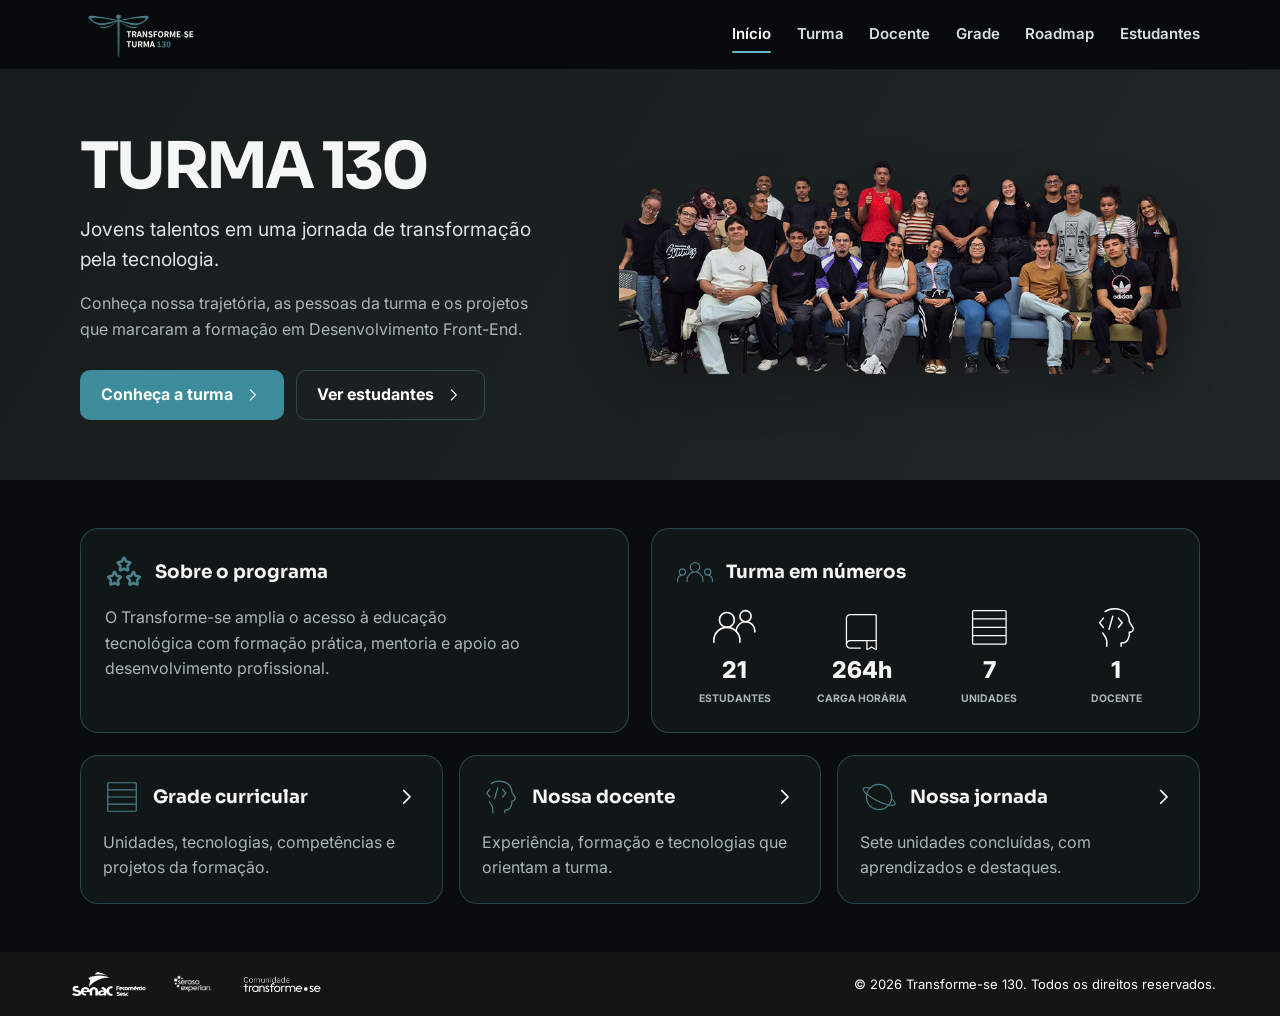
==== commit 09beb00d: "Refactor code structure for improved readability and maintainability" ====
--- a/index.html
+++ b/index.html
@@ -1,484 +1,78 @@
 <!doctype html>
 <html lang="pt-BR">
-
 <head>
-  <meta charset="UTF-8" />
-  <meta name="viewport" content="width=device-width, initial-scale=1.0" />
-
-  <link rel="icon" href="./Assets/Logo_navbar.svg" type="image/svg+xml" />
-  <link rel="stylesheet" href="./style.css" />
-  <link rel="stylesheet" href="https://cdnjs.cloudflare.com/ajax/libs/font-awesome/6.5.1/css/all.min.css" />
-
-  <title>Portfólio - Turma 130</title>
+  <meta charset="UTF-8">
+  <meta name="viewport" content="width=device-width, initial-scale=1">
+  <meta name="description" content="Conheça a Turma 130 do programa Transforme-se: estudantes, docente, grade, projetos e jornada em Desenvolvimento Front-End.">
+  <meta name="theme-color" content="#090c0d">
+  <link rel="icon" href="./Assets/Logo_navbar.svg" type="image/svg+xml">
+  <link rel="stylesheet" href="./style.css">
+  <title>Turma 130 | Portfólio Transforme-se</title>
 </head>
-
 <body>
-
-  <!-- =========================
-       NAVBAR
-  ========================== -->
   <header>
-    <nav>
-
-      <div class="logo">
-        <a href="./index.html">
-          <img
-            id="logo_navbar_img"
-            src="./Assets/Logo_navbar.svg"
-            alt="Logo do Portfólio"
-          />
-        </a>
-      </div>
-
-      <button
-        class="menu-toggle"
-        id="menuToggle"
-        aria-label="Abrir menu"
-        aria-expanded="false"
-      >
-        <span></span>
-        <span></span>
-        <span></span>
-      </button>
-
+    <nav aria-label="Navegação principal">
+      <div class="logo"><a href="./index.html" aria-label="Ir para o início"><img id="logo_navbar_img" src="./Assets/Logo_navbar.svg" alt="Transforme-se — Turma 130"></a></div>
+      <button class="menu-toggle" id="menuToggle" type="button" aria-label="Abrir menu" aria-controls="menuList" aria-expanded="false"><span></span><span></span><span></span></button>
       <ul class="menu" id="menuList">
-
-        <li>
-          <a href="./index.html" class="active">
-            Início
-          </a>
-        </li>
-
-        <li>
-          <a href="./pages/turma.html">
-            Turma
-          </a>
-        </li>
-
-        <li>
-          <a href="./pages/docente.html">
-            Docente
-          </a>
-        </li>
-
-        <li>
-          <a href="./pages/grade.html">
-            Grade
-          </a>
-        </li>
-
-        <li>
-          <a href="./pages/roadmap.html">
-            Roadmap
-          </a>
-        </li>
-
-        <li>
-          <a href="./pages/estudantes.html">
-            Estudantes
-          </a>
-        </li>
-
+        <li><a href="./index.html" aria-current="page">Início</a></li>
+        <li><a href="./pages/turma.html">Turma</a></li>
+        <li><a href="./pages/docente.html">Docente</a></li>
+        <li><a href="./pages/grade.html">Grade</a></li>
+        <li><a href="./pages/roadmap.html">Roadmap</a></li>
+        <li><a href="./pages/estudantes.html">Estudantes</a></li>
       </ul>
-
     </nav>
   </header>
 
-
-  <!-- =========================
-       CONTEÚDO PRINCIPAL
-  ========================== -->
   <main>
-
-    <section id="inicio">
-
-      <!-- =========================
-           QUEM SOMOS
-      ========================== -->
-      <section id="QuemSomos">
-
-        <div class="quem-somos-container">
-
-          <div class="quem-somos-header">
-
-            <div class="quem-somos-texto">
-
-              <h1>QUEM SOMOS</h1>
-
-              <span class="turma-header-span">
-                Bem-vindo(a) à página da
-                <b>Turma 130</b>
-                do Programa
-                <b>Transforme-se!</b>
-              </span>
-
-              <br>
-
-              <p>
-                Aqui você conhecerá um pouco da nossa trajetória,
-                dos estudantes, da docente e dos projetos que fizeram
-                parte da nossa formação. Esta página reúne os momentos
-                e aprendizados que marcaram nossa jornada na tecnologia.
-              </p>
-
-
-              <!-- BOTÕES -->
-              <div class="quem-somos-buttons">
-
-                <a
-                  class="btn-a-turma"
-                  href="./pages/turma.html"
-                >
-                  CONHEÇA A TURMA
-
-                  <img
-                    src="./Assets/arrow_right.svg"
-                    alt="Seta para a direita"
-                  />
-                </a>
-
-
-                <a
-                  class="btn-os-estudantes"
-                  href="./pages/estudantes.html"
-                >
-                  OS ESTUDANTES
-
-                  <img
-                    src="./Assets/arrow_right.svg"
-                    alt="Seta para a direita"
-                  />
-                </a>
-
-              </div>
-
-            </div>
-
-
-            <!-- IMAGEM DA TURMA -->
-            <img
-              class="quem-somos-imagem"
-              src="./Assets/Quem_Somos_Turma130.png"
-              alt="Foto da turma 130"
-            />
-
+    <section id="QuemSomos" class="quem-somos-container" aria-labelledby="titulo-principal">
+      <div class="quem-somos-header">
+        <div class="quem-somos-texto">
+          <h1 id="titulo-principal">TURMA 130</h1>
+          <span class="turma-header-span">Jovens talentos em uma jornada de transformação pela tecnologia.</span>
+          <p>Conheça nossa trajetória, as pessoas da turma e os projetos que marcaram a formação em Desenvolvimento Front-End.</p>
+          <div class="quem-somos-buttons">
+            <a class="btn-a-turma" href="./pages/turma.html">Conheça a turma <img src="./Assets/arrow_right.svg" alt=""></a>
+            <a class="btn-os-estudantes" href="./pages/estudantes.html">Ver estudantes <img src="./Assets/arrow_right.svg" alt=""></a>
           </div>
-
         </div>
-
-      </section>
-
-
-      <!-- =========================
-           RESUMOS
-      ========================== -->
-      <section id="resumos">
-
-        <div class="programa-container">
-
-
-          <!-- =========================
-               SOBRE O PROGRAMA
-          ========================== -->
-          <div class="programa-header">
-
-            <h1>
-              <img
-                src="./Assets/Estrelas.svg"
-                alt="Ícone de estrelas"
-              />
-
-              SOBRE O PROGRAMA
-            </h1>
-
-            <p>
-              O Transforme-se proporciona uma formação completa em
-              tecnologia, com aulas presenciais, mentorias, apoio
-              financeiro para transporte e alimentação e acompanhamento
-              durante toda a jornada. O objetivo é ampliar o acesso à
-              educação tecnológica e criar oportunidades reais de
-              inserção profissional para jovens em situação de
-              vulnerabilidade social.
-            </p>
-
-          </div>
-
-
-          <!-- =========================
-               RESUMO DA TURMA
-          ========================== -->
-          <div class="resumo-turma">
-
-            <h1>
-
-              <img
-                src="./Assets/tres_pessoas.svg"
-                alt="Ícone de três pessoas"
-              />
-
-              RESUMO DA TURMA
-
-            </h1>
-
-
-            <div class="resumo-turma-grid">
-
-
-              <!-- ESTUDANTES -->
-              <div class="resumo-item">
-
-                <i>
-                  <img
-                    src="./Assets/pessoas.svg"
-                    alt="Ícone de estudantes"
-                  />
-                </i>
-
-                <span class="resumo-numero">
-                  20
-                </span>
-
-                <span class="resumo-label">
-                  ESTUDANTES
-                </span>
-
-                <img
-                  class="linha"
-                  src="./Assets/linha.svg"
-                  alt=""
-                />
-
-              </div>
-
-
-              <!-- CARGA HORÁRIA -->
-              <div class="resumo-item">
-
-                <i>
-                  <img
-                    src="./Assets/livro.svg"
-                    alt="Ícone de livro"
-                  />
-                </i>
-
-                <span class="resumo-numero">
-                  264H
-                </span>
-
-                <span class="resumo-label">
-                  CARGA HORÁRIA
-                </span>
-
-                <img
-                  class="linha"
-                  src="./Assets/linha.svg"
-                  alt=""
-                />
-
-              </div>
-
-
-              <!-- DISCIPLINAS -->
-              <div class="resumo-item">
-
-                <i>
-                  <img
-                    src="./Assets/grade_2.svg"
-                    alt="Ícone de grade"
-                  />
-                </i>
-
-                <span class="resumo-numero">
-                  7
-                </span>
-
-                <span class="resumo-label">
-                  DISCIPLINAS
-                </span>
-
-                <img
-                  class="linha"
-                  src="./Assets/linha.svg"
-                  alt=""
-                />
-
-              </div>
-
-
-              <!-- DOCENTE -->
-              <div class="resumo-item">
-
-                <i>
-                  <img
-                    src="./Assets/pessoa_pensante.svg"
-                    alt="Ícone de pessoa pensando"
-                  />
-                </i>
-
-                <span class="resumo-numero">
-                  1
-                </span>
-
-                <span class="resumo-label">
-                  DOCENTE
-                </span>
-
-              </div>
-
-            </div>
-
-          </div>
-
-
-          <!-- =========================
-               CARDS INFERIORES
-          ========================== -->
-          <div class="linha-inferior">
-
-
-            <!-- GRADE -->
-            <a
-              class="grade"
-              href="./pages/grade.html"
-            >
-
-              <h1>
-
-                <img
-                  src="./Assets/grade.svg"
-                  alt="Ícone de grade"
-                />
-
-                CONHEÇA A GRADE
-
-                <img
-                  class="arrow-right"
-                  src="./Assets/arrow_right.svg"
-                  alt="Ícone de seta"
-                />
-
-              </h1>
-
-              <p>
-                A formação reúne conteúdos fundamentais para quem deseja
-                iniciar uma carreira em tecnologia, incluindo lógica de
-                programação, desenvolvimento Front-end, informática,
-                educação financeira e desenvolvimento de competências
-                profissionais, preparando os estudantes para os desafios
-                do mercado de trabalho.
-              </p>
-
-            </a>
-
-
-            <!-- DOCENTE -->
-            <a
-              class="docente"
-              href="./pages/docente.html"
-            >
-
-              <h1>
-
-                <img
-                  src="./Assets/pessoa_codigo.svg"
-                  alt="Ícone de pessoa no código"
-                />
-
-                CONHEÇA A DOCENTE
-
-                <img
-                  class="arrow-right"
-                  src="./Assets/arrow_right.svg"
-                  alt="Ícone de seta"
-                />
-
-              </h1>
-
-              <p>
-                A turma é acompanhada por uma docente responsável por
-                conduzir as aulas, incentivar o aprendizado colaborativo
-                e orientar os estudantes durante todo o processo de
-                formação, contribuindo para o desenvolvimento técnico
-                e profissional de cada participante.
-              </p>
-
-            </a>
-
-
-            <!-- NOSSA JORNADA -->
-            <a
-              class="nossa-jornada"
-              href="./pages/roadmap.html"
-            >
-
-              <h1>
-
-                <img
-                  src="./Assets/planeta.svg"
-                  alt="Ícone de planeta"
-                />
-
-                NOSSA JORNADA
-
-                <img
-                  class="arrow-right"
-                  src="./Assets/arrow_right.svg"
-                  alt="Ícone de seta"
-                />
-
-              </h1>
-
-              <p>
-                Ao longo de sete meses, os estudantes participam de uma
-                experiência de aprendizagem que combina teoria, prática,
-                mentorias e desenvolvimento de projetos. A jornada
-                fortalece conhecimentos técnicos, habilidades
-                interpessoais e prepara os alunos para oportunidades
-                no mercado de tecnologia.
-              </p>
-
-            </a>
-
-          </div>
-
-        </div>
-
-      </section>
-
+        <img class="quem-somos-imagem" src="./Assets/Quem_Somos_Turma130.png" alt="Estudantes e docente da Turma 130" width="1024" height="576">
+      </div>
     </section>
 
+    <section id="resumos" aria-label="Informações da formação">
+      <div class="programa-container">
+        <article class="programa-header">
+          <h2><img src="./Assets/Estrelas.svg" alt="">Sobre o programa</h2>
+          <p>O Transforme-se amplia o acesso à educação tecnológica com formação prática, mentoria e apoio ao desenvolvimento profissional.</p>
+        </article>
+        <article class="resumo-turma">
+          <h2><img src="./Assets/tres_pessoas.svg" alt="">Turma em números</h2>
+          <div class="resumo-turma-grid">
+            <div class="resumo-item"><i><img src="./Assets/pessoas.svg" alt=""></i><span class="resumo-numero">21</span><span class="resumo-label">ESTUDANTES</span></div>
+            <div class="resumo-item"><i><img src="./Assets/livro.svg" alt=""></i><span class="resumo-numero">264h</span><span class="resumo-label">CARGA HORÁRIA</span></div>
+            <div class="resumo-item"><i><img src="./Assets/grade_2.svg" alt=""></i><span class="resumo-numero">7</span><span class="resumo-label">UNIDADES</span></div>
+            <div class="resumo-item"><i><img src="./Assets/pessoa_pensante.svg" alt=""></i><span class="resumo-numero">1</span><span class="resumo-label">DOCENTE</span></div>
+          </div>
+        </article>
+        <div class="linha-inferior">
+          <a class="grade" href="./pages/grade.html"><h2><img src="./Assets/grade.svg" alt="">Grade curricular <img class="arrow-right" src="./Assets/arrow_right.svg" alt=""></h2><p>Unidades, tecnologias, competências e projetos da formação.</p></a>
+          <a class="docente" href="./pages/docente.html"><h2><img src="./Assets/pessoa_codigo.svg" alt="">Nossa docente <img class="arrow-right" src="./Assets/arrow_right.svg" alt=""></h2><p>Experiência, formação e tecnologias que orientam a turma.</p></a>
+          <a class="nossa-jornada" href="./pages/roadmap.html"><h2><img src="./Assets/planeta.svg" alt="">Nossa jornada <img class="arrow-right" src="./Assets/arrow_right.svg" alt=""></h2><p>Sete unidades concluídas, com aprendizados e destaques.</p></a>
+        </div>
+      </div>
+    </section>
   </main>
 
-
-  <!-- =========================
-       FOOTER
-  ========================== -->
   <footer>
-
     <div class="footer-logos">
-        <a href="https://www.pe.senac.br/" class="footer-logo-link" target="_blank" rel="noopener">
-            <img src="./Assets/logo_senac.png" alt="Senac Fecomércio Sesc">
-        </a>
-        <a href="https://www.serasaexperian.com.br/" class="footer-logo-link" target="_blank" rel="noopener">
-            <img src="./Assets/logo_serasa_experian.webp" alt="Serasa Experian">
-        </a>
-        <a href="https://www.serasaexperian.com.br/transforme-se/" class="footer-logo-link" target="_blank" rel="noopener">
-            <img src="./Assets/logo_comunidade_transforme_se.png" alt="Comunidade Transforme-se">
-        </a>
+      <a href="https://www.pe.senac.br/" class="footer-logo-link" target="_blank" rel="noopener noreferrer"><img src="./Assets/logo_senac.png" alt="Senac Pernambuco"></a>
+      <a href="https://www.serasaexperian.com.br/" class="footer-logo-link" target="_blank" rel="noopener noreferrer"><img src="./Assets/logo_serasa_experian.webp" alt="Serasa Experian"></a>
+      <a href="https://www.serasaexperian.com.br/transforme-se/" class="footer-logo-link" target="_blank" rel="noopener noreferrer"><img src="./Assets/logo_comunidade_transforme_se.png" alt="Comunidade Transforme-se"></a>
     </div>
-
-    <p>
-        © 2026 Transforme-se 130. Todos os direitos reservados.
-    </p>
-
-</footer>
-
-
-  <!-- =========================
-       JAVASCRIPT
-  ========================== -->
-  <script src="./script.js"></script>
-
+    <p>© 2026 Transforme-se 130. Todos os direitos reservados.</p>
+  </footer>
+  <script src="./script.js" defer></script>
 </body>
-
-</html>+</html>
--- a/style.css
+++ b/style.css
@@ -1,3858 +1,87 @@
-@import url("https://fonts.googleapis.com/css2?family=Noto+Sans+HK:wght@400;500;700&display=swap");
-@import url("https://fonts.googleapis.com/css2?family=Sura:wght@400;700&display=swap");
+@import url("https://fonts.googleapis.com/css2?family=Inter:wght@400;500;600;700;800&family=Sora:wght@600;700;800&display=swap");
+:root{--bg:#090c0d;--surface:#111617;--surface-2:#182022;--text:#f5f7f7;--muted:#aab6b8;--accent:#67b7c7;--accent-strong:#3d8c9c;--accent-soft:rgba(103,183,199,.13);--border:rgba(103,183,199,.28);--success:#60d394;--warning:#f4c95d;--danger:#ef7a85;--radius:18px;--content:1180px;--header-height:78px}
+*,*::before,*::after{box-sizing:border-box}*{margin:0}html{scroll-behavior:smooth;color-scheme:dark}body{min-width:320px;min-height:100vh;display:flex;flex-direction:column;overflow-x:hidden;background:var(--bg);color:var(--text);font-family:"Inter",system-ui,sans-serif;line-height:1.6}body.menu-open{overflow:hidden}img,svg{display:block;max-width:100%}a{color:inherit;text-decoration:none}button,input,select{font:inherit}button,a{-webkit-tap-highlight-color:transparent}button{color:inherit}ul{list-style:none;padding:0}:focus-visible{outline:3px solid var(--accent);outline-offset:3px}::selection{background:var(--accent);color:#061012}
+header{position:fixed;inset:0 0 auto;z-index:1000;height:var(--header-height);background:rgba(9,12,13,.9);border-bottom:1px solid rgba(255,255,255,.07);backdrop-filter:blur(16px)}nav{width:min(calc(100% - 48px),var(--content));height:100%;margin-inline:auto;display:flex;align-items:center;justify-content:space-between;gap:32px}.logo,.logo a{display:flex;align-items:center;flex:0 0 auto}#logo_navbar_img{width:132px;height:50px;object-fit:contain}nav .menu{display:flex;align-items:center;justify-content:flex-end;gap:clamp(18px,2vw,30px)}nav .menu a{position:relative;display:inline-flex;min-height:44px;align-items:center;color:#d9e0e1;font-size:.94rem;font-weight:600;transition:color .2s}nav .menu a::after{content:"";position:absolute;inset:auto 0 4px;height:2px;border-radius:10px;background:var(--accent);transform:scaleX(0);transition:transform .2s}nav .menu a:hover,nav .menu a.active,nav .menu a[aria-current="page"]{color:#fff}nav .menu a:hover::after,nav .menu a.active::after,nav .menu a[aria-current="page"]::after{transform:scaleX(1)}.menu-toggle{display:none;width:44px;height:44px;padding:11px 8px;border:0;background:transparent;cursor:pointer}.menu-toggle span{display:block;width:100%;height:2px;margin:5px 0;border-radius:2px;background:#fff;transition:transform .25s,opacity .2s}.menu-toggle.open span:nth-child(1){transform:translateY(7px) rotate(45deg)}.menu-toggle.open span:nth-child(2){opacity:0}.menu-toggle.open span:nth-child(3){transform:translateY(-7px) rotate(-45deg)}
+main{flex:1;padding-top:var(--header-height)}section{scroll-margin-top:calc(var(--header-height) + 16px)}h1,h2,h3{font-family:"Sora","Inter",sans-serif;line-height:1.15;text-wrap:balance}p{color:var(--muted);text-wrap:pretty}.page-header,.grade-header,.estudante-header,.title-section{max-width:760px;margin-bottom:36px}.page-header h1,.grade-header h1,.estudante-header h1,.title-section h1{margin-bottom:10px;font-size:clamp(2rem,4vw,3.35rem);letter-spacing:-.045em}
+/* Home */
+.quem-somos-container{background:linear-gradient(120deg,#171c1d,#202526)}.quem-somos-header{width:min(calc(100% - 48px),var(--content));min-height:480px;margin-inline:auto;display:grid;grid-template-columns:minmax(0,.88fr) minmax(480px,1.12fr);align-items:center;gap:clamp(30px,5vw,74px);padding-block:56px}.quem-somos-texto{max-width:560px}.quem-somos-texto h1{margin-bottom:10px;font-size:clamp(2.7rem,5vw,4.6rem);letter-spacing:-.055em}.turma-header-span{display:block;margin-bottom:16px;color:#dce5e6;font-size:clamp(1rem,1.5vw,1.2rem)}.quem-somos-texto p{max-width:52ch}.quem-somos-buttons{display:flex;flex-wrap:wrap;gap:12px;margin-top:28px}.btn-a-turma,.btn-os-estudantes,.projeto-botao{min-height:48px;display:inline-flex;align-items:center;justify-content:center;gap:10px;padding:11px 20px;border:1px solid transparent;border-radius:10px;background:var(--accent-strong);color:#fff;font-weight:700;transition:transform .2s,background .2s,border-color .2s}.btn-os-estudantes{background:transparent;border-color:var(--border)}.btn-a-turma:hover,.btn-os-estudantes:hover,.projeto-botao:hover{transform:translateY(-2px);background:#357b89;border-color:var(--accent)}.quem-somos-buttons img{width:20px}.quem-somos-imagem{width:100%;max-height:390px;object-fit:contain;filter:drop-shadow(0 18px 24px rgba(0,0,0,.28))}
+#resumos{padding:72px 24px}.programa-container{width:min(100%,var(--content));margin-inline:auto;display:grid;grid-template-columns:repeat(2,minmax(0,1fr));gap:22px}.programa-header,.resumo-turma,.grade,.docente,.nossa-jornada,.card-principal,.objetivo,.docente-tecnologias,.card-experiencia,.card-area-atuacao,.card-formacao,.disciplinas,.tecnologias,.competencias,.projetos-turma,.details-card,.cards-aluno{border:1px solid var(--border);border-radius:var(--radius);background:var(--surface);box-shadow:0 1px 0 rgba(255,255,255,.03) inset}.programa-header,.resumo-turma{padding:30px}.programa-header h1,.resumo-turma h1,.grade h1,.docente h1,.nossa-jornada h1{display:flex;align-items:center;gap:12px;margin-bottom:14px;font-size:1.15rem}.programa-header h1 img,.resumo-turma h1 img,.grade h1 img,.docente h1 img,.nossa-jornada h1 img{width:38px;height:38px}.resumo-turma-grid{display:grid;grid-template-columns:repeat(4,1fr);gap:10px}.resumo-item{min-width:0;display:grid;place-items:center;gap:2px;text-align:center}.resumo-item i img,.resumo-item>img:not(.linha){width:45px;height:45px}.resumo-item .linha{display:none}.resumo-numero{font-size:1.45rem;font-weight:800}.resumo-label{color:var(--muted);font-size:.65rem;font-weight:700}.linha-inferior{grid-column:1/-1;display:grid;grid-template-columns:repeat(3,minmax(0,1fr));gap:22px}.grade,.docente,.nossa-jornada{position:relative;min-width:0;padding:26px;border:1px solid var(--border);border-radius:var(--radius);background:var(--surface);transition:transform .2s,border-color .2s}.grade:hover,.docente:hover,.nossa-jornada:hover,.card-principal:hover,.cards-aluno:hover{transform:translateY(-3px);border-color:var(--accent)}.arrow-right{margin-left:auto;width:26px!important;height:26px!important}
+/* Turma */
+.turma,.docente-container,.grade-container,#main,.container-estudante{width:min(calc(100% - 48px),var(--content));margin-inline:auto;padding-block:52px 72px}.turma{display:grid;gap:24px}.turma-topo{display:grid;grid-template-columns:minmax(280px,.75fr) minmax(0,1.25fr);align-items:center;gap:44px}.turma-header h1{margin-bottom:12px;font-size:clamp(2.3rem,4vw,3.8rem)}.turma-imagem{width:100%;aspect-ratio:16/7;object-fit:cover;border-radius:var(--radius)}.turma-cards{display:grid;grid-template-columns:repeat(4,minmax(0,1fr));gap:14px}.card-principal{min-width:0;padding:20px;transition:transform .2s,border-color .2s}.card-titulo{display:flex;align-items:center;justify-content:space-between;gap:12px;margin-bottom:8px}.card-titulo h3{font-size:.74rem;letter-spacing:.08em;color:var(--accent)}.card-titulo i{color:var(--accent)}.card-principal p{color:var(--text);font-weight:700}.card-subtitulo{color:var(--muted);font-size:.78rem}.container-objetivo{display:grid;grid-template-columns:minmax(250px,.64fr) minmax(0,1.36fr);gap:24px}.objetivo{padding:28px}.objetivo h2{margin-bottom:18px;font-size:1.15rem}.objetivo ul{display:grid;gap:13px}.objetivo li{position:relative;padding-left:22px;color:var(--muted)}.objetivo li::before{content:"✓";position:absolute;left:0;color:var(--accent);font-weight:800}
+.grid-galeria{position:relative;min-width:0;display:grid;grid-template-columns:44px minmax(0,1fr) 44px;align-items:center;gap:10px}.galeria{overflow:hidden;border-radius:var(--radius)}.galeria-grid{display:grid;grid-auto-flow:column;grid-auto-columns:calc((100% - 20px)/3);gap:10px;overflow-x:auto;scroll-snap-type:x mandatory;scrollbar-width:none}.galeria-grid::-webkit-scrollbar{display:none}.galeria-grid button{display:block;padding:0;border:0;border-radius:14px;overflow:hidden;background:var(--surface);cursor:zoom-in;scroll-snap-align:start}.galeria-grid img{width:100%;aspect-ratio:4/3;object-fit:cover;transition:transform .25s}.galeria-grid button:hover img{transform:scale(1.04)}.seta,.arrow,.projeto-seta,.carousel-btn{width:44px;height:44px;display:grid;place-items:center;flex:0 0 auto;border:1px solid var(--border);border-radius:50%;background:var(--surface-2);cursor:pointer;transition:background .2s,transform .2s,opacity .2s}.seta:hover,.arrow:hover,.projeto-seta:hover,.carousel-btn:hover{background:var(--accent-strong);transform:scale(1.05)}.seta:disabled,.arrow:disabled,.projeto-seta:disabled,.carousel-btn:disabled{opacity:.35;cursor:not-allowed;transform:none}.seta img{width:16px}.seta-direita img{transform:rotate(180deg)}
+.lightbox{position:fixed;inset:0;z-index:2000;display:grid;grid-template-columns:auto minmax(0,1100px) auto;align-items:center;gap:18px;padding:28px;background:rgba(1,4,5,.94);backdrop-filter:blur(10px)}.lightbox[hidden]{display:none}.lightbox figure{min-width:0;text-align:center}.lightbox-image{max-height:calc(100vh - 110px);margin-inline:auto;border-radius:14px;object-fit:contain}.lightbox figcaption{margin-top:10px;color:var(--muted)}.lightbox-close{position:absolute;top:20px;right:20px}
+/* Docente */
+.docente-top{display:grid;grid-template-columns:250px minmax(0,1fr) 290px;gap:28px;align-items:stretch}.docente-foto img{width:100%;height:100%;min-height:330px;object-fit:cover;border-radius:var(--radius)}.docente-info{padding-block:10px}.docente-info h1{margin-bottom:4px;font-size:clamp(1.8rem,3vw,2.8rem)}.docente-info .subtitulo{margin-bottom:18px;color:var(--accent);font-size:.8rem;font-weight:700;letter-spacing:.06em}.docente-info h2{margin:24px 0 8px;font-size:1rem}.icones-sociais{display:flex;gap:10px}.icones-sociais i{display:block}.icones-sociais a{width:44px;height:44px;display:grid;place-items:center;border:1px solid var(--border);border-radius:10px}.icones-sociais img{width:22px;height:22px}.docente-tecnologias,.card-experiencia,.card-area-atuacao,.card-formacao{padding:24px}.titulo-card{display:flex;align-items:center;gap:10px;margin-bottom:18px}.titulo-card img{width:28px;height:28px}.titulo-card h2{font-size:1rem}.grid-icones{display:grid;grid-template-columns:repeat(4,1fr);gap:12px}.grid-icones a{display:grid;place-items:center;padding:10px;border-radius:10px;background:var(--surface-2)}.grid-icones img{width:38px;height:38px;object-fit:contain}.docente-bottom{display:grid;grid-template-columns:1.35fr .85fr .8fr;gap:20px;margin-top:20px}.timeline{display:grid;gap:14px}.timeline-item{padding-left:18px;border-left:2px solid var(--border)}.timeline-item h3,.card-formacao h3{font-family:"Inter",sans-serif;font-size:.94rem}.data{color:var(--muted);font-size:.78rem}.lista-pills{display:grid;gap:10px}.lista-pills li{display:flex;align-items:center;gap:10px;padding:10px;border-radius:10px;background:var(--surface-2)}.lista-pills img{width:26px;height:26px;object-fit:contain}
+/* Grade */
+.grade-grid{display:grid;grid-template-columns:1.1fr .9fr;gap:22px}.disciplinas,.tecnologias,.competencias{padding:28px}.disciplinas>h2,.tecnologias>h2,.competencias>h2{margin-bottom:18px;font-size:1rem;color:var(--accent)}.disciplina-lista{display:grid;gap:8px}.disciplina{display:grid;grid-template-columns:48px minmax(0,1fr);align-items:center;gap:12px;padding:12px 14px;border-radius:10px;background:var(--surface-2);color:var(--muted);font-size:.9rem}.disciplina span{color:var(--accent);font-weight:800}.grade-direita{display:grid;gap:22px}.tecnologias-lista{display:grid;grid-template-columns:repeat(4,1fr);gap:10px}.tecnologia{min-width:0;display:grid;place-items:center;gap:8px;text-align:center}.tecnologia-icone{width:54px;height:54px;display:grid;place-items:center;padding:10px;border-radius:12px;background:var(--surface-2)}.tecnologia-icone img{max-height:100%}.tecnologia p{font-size:.7rem;font-weight:700}.competencias-grid{display:grid;grid-template-columns:repeat(2,minmax(0,1fr));gap:10px}.competencia{display:flex;align-items:center;gap:10px;padding:10px;border-radius:10px;background:var(--surface-2);color:var(--muted);font-size:.82rem}.competencia img{width:28px;height:28px;object-fit:contain}
+.projetos-turma{margin-top:26px;padding:28px}.projetos-header{display:flex;align-items:end;justify-content:space-between;gap:24px;margin-bottom:24px}.projetos-label{color:var(--accent);font-size:.72rem;font-weight:800;letter-spacing:.12em}.projetos-titulo h2{margin:5px 0;font-size:clamp(1.35rem,2vw,1.9rem)}.projetos-filtros{display:flex;flex-wrap:wrap;justify-content:flex-end;gap:7px}.filtro-projeto{min-height:38px;padding:7px 13px;border:1px solid var(--border);border-radius:999px;background:transparent;color:var(--muted);cursor:pointer}.filtro-projeto:hover,.filtro-projeto.ativo{background:var(--accent);color:#061012;border-color:var(--accent)}.projeto-area{display:grid;grid-template-columns:44px minmax(0,1fr) 44px;align-items:center;gap:14px}.projetos-lista{min-width:0;display:grid;grid-template-columns:repeat(2,minmax(0,1fr));gap:16px}.projeto-card{min-width:0;display:flex;flex-direction:column;padding:22px;border:1px solid rgba(255,255,255,.08);border-radius:14px;background:var(--surface-2)}.projeto-card-topo{display:flex;align-items:center;gap:12px;margin-bottom:14px}.projeto-icone{width:44px;height:44px;display:grid;place-items:center;flex:0 0 auto;border-radius:12px;background:var(--accent-soft);color:var(--accent)}.projeto-card h3{font-size:1rem}.projeto-equipe{color:var(--muted);font-size:.75rem}.projeto-tags{display:flex;flex-wrap:wrap;gap:6px;margin-bottom:14px}.projeto-tags span{padding:4px 8px;border-radius:999px;background:rgba(255,255,255,.07);color:#cbd4d5;font-size:.68rem}.projeto-descricao{margin-bottom:18px;font-size:.85rem}.projeto-rodape{margin-top:auto;display:flex;align-items:center;justify-content:space-between;gap:12px}.projeto-status{color:var(--success);font-size:.78rem;font-weight:700}.projeto-botao{min-height:38px;padding:7px 12px;font-size:.78rem}.projeto-paginacao{margin-top:16px;text-align:center;color:var(--muted);font-size:.78rem}.projeto-vazio{grid-column:1/-1;padding:36px;text-align:center;color:var(--muted)}
+/* Roadmap */
+#main{display:block}.roadmap{position:relative;display:grid;grid-template-columns:repeat(7,minmax(0,1fr));gap:10px;margin-bottom:26px}.roadmap::before{content:"";position:absolute;top:30px;left:7%;right:7%;height:2px;background:var(--border)}.step{position:relative;z-index:1;display:grid;justify-items:center;gap:6px;padding:0 4px;border:0;background:transparent;text-align:center;cursor:pointer}.step-icon{width:60px;height:60px;display:grid;place-items:center;border:2px solid var(--border);border-radius:50%;background:var(--surface);color:var(--accent);transition:background .2s,transform .2s}.step:hover .step-icon,.step.active .step-icon{transform:translateY(-3px);background:var(--accent);color:#071113;border-color:var(--accent)}.step strong{margin-top:4px;font-size:.85rem}.step p{max-width:16ch;font-size:.68rem;line-height:1.35}.status{display:inline-flex;align-items:center;width:fit-content;padding:3px 8px;border-radius:999px;font-size:.62rem;font-weight:800;letter-spacing:.04em}.status.concluido,.status.concluído{background:rgba(96,211,148,.13);color:var(--success)}.status.desenvolvimento{background:rgba(244,201,93,.13);color:var(--warning)}.status.fazer{background:rgba(239,122,133,.13);color:var(--danger)}.details-card{display:grid;grid-template-columns:44px minmax(0,1fr) 1px minmax(0,.9fr) 44px;align-items:center;gap:26px;padding:30px}.uc-information{display:grid;grid-template-columns:72px minmax(0,1fr);gap:18px;align-items:start}.details-icon{width:72px;height:72px;display:grid;place-items:center;border-radius:16px;background:var(--accent-soft);color:var(--accent);font-size:1.7rem}.uc-number{color:var(--accent);font-size:.75rem;font-weight:800}.details-text h2{margin:4px 0 10px;font-size:clamp(1.15rem,2vw,1.65rem)}.details-text p{margin-top:14px;font-size:.88rem}.divider{align-self:stretch;background:var(--border)}.highlight-title{display:flex;align-items:center;gap:8px;margin-bottom:14px;color:var(--accent);font-size:.72rem;font-weight:800;letter-spacing:.1em}.student-content{display:grid;grid-template-columns:92px minmax(0,1fr);gap:16px;align-items:center}.student-photo img{width:92px;height:112px;object-fit:cover;border-radius:12px}.student-info h3{margin-bottom:6px;font-size:1rem}.student-info p{display:-webkit-box;overflow:hidden;-webkit-box-orient:vertical;-webkit-line-clamp:5;font-size:.8rem}
+/* Estudantes */
+.estudante-header{max-width:none}.estudante-header>p{margin-bottom:22px}.filtros-estudante{display:grid;grid-template-columns:1.4fr repeat(4,minmax(130px,1fr));gap:10px}.pesquisa-estudante{position:relative}.pesquisa-estudante i{position:absolute;left:15px;top:50%;transform:translateY(-50%);color:var(--accent)}.pesquisa-estudante input,.filtros-estudante select{width:100%;min-height:48px;padding:10px 14px;border:1px solid var(--border);border-radius:10px;background:var(--surface);color:var(--text)}.pesquisa-estudante input{padding-left:42px}.pesquisa-estudante input::placeholder{color:#7f8c8e}.resultados-estudante{display:flex;justify-content:space-between;gap:16px;margin:14px 0;color:var(--muted);font-size:.82rem}.carousel{display:grid;grid-template-columns:44px minmax(0,1fr) 44px;align-items:center;gap:14px}.carousel-window{min-width:0;overflow:hidden}.cards-alunos{display:grid;grid-template-columns:repeat(4,minmax(0,1fr));gap:14px}.cards-aluno{min-width:0;min-height:390px;display:flex;flex-direction:column;padding:18px;transition:transform .2s,border-color .2s}.aluno-topo{display:grid;justify-items:center;gap:10px;margin-bottom:16px;text-align:center}.aluno-topo .img img{width:92px;height:92px;object-fit:cover;border-radius:50%;border:3px solid var(--accent-soft)}.aluno-topo h2{min-height:2.5em;font-size:.95rem}.aluno-topo span{color:var(--accent);font-size:.72rem;font-weight:700}.aluno-info{display:grid;gap:8px}.aluno-info h3{color:var(--muted);font-family:"Inter",sans-serif;font-size:.68rem;text-transform:uppercase;letter-spacing:.06em}.aluno-info p{display:-webkit-box;overflow:hidden;-webkit-box-orient:vertical;-webkit-line-clamp:2;color:#d6dddd;font-size:.78rem}.redes-sociais{margin-top:auto;display:flex;flex-wrap:wrap;gap:7px;padding-top:14px}.redes-sociais-btn{display:contents}.redes-sociais a,.redes-sociais-btn a{min-height:35px;display:inline-flex;align-items:center;padding:6px 10px;border:1px solid var(--border);border-radius:8px;color:#dce3e4;font-size:.72rem}.redes-sociais a:hover,.redes-sociais-btn a:hover{background:var(--accent-soft);border-color:var(--accent)}.carousel-indicators{display:flex;justify-content:center;gap:7px;margin-top:18px}.indicador{width:9px;height:9px;padding:0;border:0;border-radius:50%;background:#3a4648;cursor:pointer}.indicador.ativo{width:25px;border-radius:999px;background:var(--accent)}.nenhum-estudante{grid-column:1/-1;padding:48px;text-align:center}
+footer{margin-top:auto;padding:24px;border-top:1px solid rgba(255,255,255,.07);background:#07090a;text-align:center}.footer-logos{display:flex;align-items:center;justify-content:center;flex-wrap:wrap;gap:24px;margin-bottom:12px}.footer-logo-link{display:inline-flex;align-items:center;opacity:.86;transition:opacity .2s}.footer-logo-link:hover{opacity:1}.footer-logo-link img{width:auto;height:34px;object-fit:contain}footer p{font-size:.75rem}
+@media(max-width:1366px){:root{--content:1120px;--header-height:70px}.quem-somos-header{min-height:410px;grid-template-columns:.9fr 1.1fr;padding-block:38px}.quem-somos-imagem{max-height:330px}#resumos{padding-block:48px}.programa-header,.resumo-turma{padding:24px}.linha-inferior{gap:16px}.grade,.docente,.nossa-jornada{padding:22px}.turma,.docente-container,.grade-container,#main,.container-estudante{padding-block:40px 56px}.cards-aluno{min-height:360px}}
+@media(max-width:1100px){.quem-somos-header{grid-template-columns:1fr 1fr}.programa-container{grid-template-columns:1fr}.linha-inferior{grid-column:auto;grid-template-columns:repeat(3,1fr)}.turma-topo{grid-template-columns:.8fr 1.2fr}.turma-cards{grid-template-columns:repeat(2,1fr)}.docente-top{grid-template-columns:220px minmax(0,1fr)}.docente-tecnologias{grid-column:1/-1}.docente-bottom{grid-template-columns:1fr 1fr}.card-experiencia{grid-row:span 2}.grade-grid{grid-template-columns:1fr}.grade-direita{grid-template-columns:.7fr 1.3fr}.roadmap{grid-template-columns:repeat(4,1fr);row-gap:22px}.roadmap::before{display:none}.details-card{grid-template-columns:44px 1fr 44px}.divider{display:none}.student-highlight{grid-column:2}.arrow.right{grid-column:3;grid-row:1/span 2}.arrow.left{grid-row:1/span 2}.filtros-estudante{grid-template-columns:1fr 1fr}.pesquisa-estudante{grid-column:1/-1}.cards-alunos{grid-template-columns:repeat(3,minmax(0,1fr))}}
+@media(max-width:820px){:root{--header-height:66px}nav{width:min(calc(100% - 32px),var(--content))}.menu-toggle{display:block}nav .menu{position:fixed;inset:var(--header-height) 0 auto;max-height:0;overflow:hidden;display:grid;gap:0;padding:0 20px;background:rgba(9,12,13,.98);border-bottom:1px solid var(--border);opacity:0;visibility:hidden;transition:max-height .3s,padding .3s,opacity .2s,visibility .2s}nav .menu.open{max-height:calc(100vh - var(--header-height));padding-block:14px 22px;opacity:1;visibility:visible}nav .menu a{justify-content:center}nav .menu a::after{left:42%;right:42%}.quem-somos-header{grid-template-columns:1fr;text-align:center}.quem-somos-texto{max-width:650px;margin-inline:auto}.quem-somos-buttons{justify-content:center}.quem-somos-imagem{max-height:290px}.linha-inferior{grid-template-columns:1fr}.turma,.docente-container,.grade-container,#main,.container-estudante{width:min(calc(100% - 32px),var(--content))}.turma-topo,.container-objetivo{grid-template-columns:1fr}.turma-imagem{order:-1;aspect-ratio:16/8}.galeria-grid{grid-auto-columns:calc((100% - 10px)/2)}.docente-top{grid-template-columns:180px minmax(0,1fr)}.docente-bottom{grid-template-columns:1fr}.card-experiencia{grid-row:auto}.grade-direita{grid-template-columns:1fr}.projetos-header{align-items:start;flex-direction:column}.projetos-filtros{justify-content:flex-start}.projetos-lista{grid-template-columns:1fr}.roadmap{grid-template-columns:repeat(3,1fr)}.step p{display:none}.details-card{gap:14px;padding:22px 14px}.cards-alunos{grid-template-columns:repeat(2,minmax(0,1fr))}.lightbox{grid-template-columns:44px minmax(0,1fr) 44px;padding:16px}}
+@media(max-width:560px){#logo_navbar_img{width:112px}#resumos{padding-inline:16px}.programa-header,.resumo-turma{padding:20px}.resumo-turma-grid{grid-template-columns:repeat(2,1fr);row-gap:20px}.turma-cards{grid-template-columns:1fr}.grid-galeria{grid-template-columns:38px minmax(0,1fr) 38px;gap:6px}.galeria-grid{grid-auto-columns:100%}.seta,.arrow,.projeto-seta,.carousel-btn{width:38px;height:38px}.docente-top{grid-template-columns:1fr}.docente-foto img{max-height:380px}.docente-info{text-align:center}.icones-sociais{justify-content:center}.tecnologias-lista{grid-template-columns:repeat(2,1fr)}.competencias-grid{grid-template-columns:1fr}.disciplina{grid-template-columns:42px minmax(0,1fr);padding-inline:10px}.projetos-turma{padding:20px 14px}.projeto-area,.carousel{grid-template-columns:38px minmax(0,1fr) 38px;gap:6px}.projeto-card{padding:18px}.roadmap{grid-template-columns:repeat(2,1fr)}.details-card{grid-template-columns:38px minmax(0,1fr) 38px}.uc-information{grid-template-columns:1fr}.details-icon{width:58px;height:58px}.student-content{grid-template-columns:72px minmax(0,1fr)}.student-photo img{width:72px;height:90px}.filtros-estudante{grid-template-columns:1fr}.pesquisa-estudante{grid-column:auto}.cards-alunos{grid-template-columns:1fr}.cards-aluno{min-height:auto}.lightbox{grid-template-columns:1fr}.lightbox .arrow{position:absolute;top:50%;transform:translateY(-50%)}.lightbox .arrow:hover{transform:translateY(-50%) scale(1.05)}.lightbox-prev{left:10px}.lightbox-next{right:10px}.footer-logos{gap:14px}.footer-logo-link img{height:28px}}
+@media(prefers-reduced-motion:reduce){*,*::before,*::after{scroll-behavior:auto!important;transition-duration:.01ms!important;animation-duration:.01ms!important;animation-iteration-count:1!important}}
+.programa-header h2,.resumo-turma h2,.grade h2,.docente h2,.nossa-jornada h2{display:flex;align-items:center;gap:12px;margin-bottom:14px;font-size:1.15rem}.programa-header h2 img,.resumo-turma h2 img,.grade h2 img,.docente h2 img,.nossa-jornada h2 img{width:38px;height:38px}.card-titulo h2{font-size:.74rem;letter-spacing:.08em;color:var(--accent)}.carousel-btn[hidden]{display:none}
+main#main{padding-top:calc(var(--header-height) + 40px);padding-bottom:56px}
 
-* {
-  margin: 0;
-  padding: 0;
-  box-sizing: border-box;
-  text-decoration: none;
-  color: inherit;
-}
+/* Footer preservado conforme o layout original */
+footer{margin-top:auto;background-color:#141615;padding:2rem 5rem;color:#fff;font-size:14px;display:flex;align-items:center;justify-content:space-between;flex-wrap:wrap;gap:16px;border-top:0;text-align:left}
+footer p{margin:0;color:#fff;font-size:14px}.footer-logos{display:flex;align-items:center;justify-content:flex-start;flex-wrap:wrap;gap:12px;margin-bottom:0}.footer-logo-link{display:flex;align-items:center;justify-content:center;padding:8px 12px;border-radius:8px;background-color:transparent;opacity:1;transition:background-color .3s ease,transform .3s ease}.footer-logo-link img{height:28px;width:auto;object-fit:contain;filter:brightness(0) invert(1)}.footer-logo-link:hover{background-color:#4b818d;opacity:1;transform:translateY(-4px)}
+@media(max-width:768px){footer{padding:1.5rem}}
+@media(max-width:480px){footer{padding:1.5rem 1rem;font-size:12px}footer p{font-size:12px}}
 
-html {
-  scroll-behavior: smooth;
-}
+/* Destaque do aluno no Roadmap */
+.details-card[hidden]{display:none}.details-card{grid-template-columns:44px minmax(0,1fr) 1px minmax(0,1fr) 44px}.student-content{grid-template-columns:118px minmax(0,1fr);gap:20px}.student-photo img{width:118px;height:142px;border:2px solid var(--border)}.student-info h3{margin-bottom:8px;font-size:1.15rem}.student-info p{display:block;overflow:visible;font-size:.9rem;line-height:1.55}
+@media(max-width:1100px){.details-card{grid-template-columns:44px 1fr 44px}.student-content{grid-template-columns:104px minmax(0,1fr)}.student-photo img{width:104px;height:126px}}
+@media(max-width:560px){.details-card{grid-template-columns:38px minmax(0,1fr) 38px}.student-content{grid-template-columns:82px minmax(0,1fr);gap:12px}.student-photo img{width:82px;height:104px}.student-info h3{font-size:1rem}.student-info p{font-size:.78rem}}
 
-html::-webkit-scrollbar {
-  width: 8px;
-}
+/* Roadmap: escala e brilho recuperados do visual original */
+.roadmap-vote-note{display:flex;align-items:flex-start;gap:9px;margin-top:12px;padding:10px 14px;border-left:3px solid var(--accent);border-radius:0 8px 8px 0;background:var(--accent-soft);color:#dce5e6;font-size:.82rem}.roadmap-vote-note i{margin-top:4px;color:var(--accent)}
+.roadmap{gap:0;padding:14px 0 24px}.roadmap::before{display:none}.step{min-width:0}.step:not(:last-child)::after{content:"";position:absolute;z-index:-1;top:35px;left:50%;width:100%;height:2px;background-image:linear-gradient(to right,var(--accent-strong) 50%,transparent 50%);background-size:12px 2px;background-repeat:repeat-x;opacity:.8;transition:filter .25s ease,opacity .25s ease}.step-icon{width:72px;height:72px;margin-bottom:5px;border-color:var(--accent-strong);background:#151b1c;color:#fff;font-size:1.35rem;box-shadow:0 0 0 rgba(103,183,199,0);transition:transform .28s ease,background .28s ease,border-color .28s ease,box-shadow .28s ease,filter .28s ease}.step:not(.step-pending):hover .step-icon,.step.active .step-icon{transform:translateY(-4px) scale(1.13);border-color:#8edbea;background:linear-gradient(145deg,#579aa8,#397985);box-shadow:0 0 0 5px rgba(103,183,199,.1),0 0 28px rgba(103,183,199,.62);filter:drop-shadow(0 6px 12px rgba(45,212,191,.3))}.step:not(.step-pending):hover::after,.step.active::after{opacity:1;filter:drop-shadow(0 0 5px var(--accent))}.step strong{font-size:1rem;margin-top:5px}.step p{display:block;max-width:145px;margin-top:5px;font-size:.69rem}.status{padding:5px 10px;font-size:.59rem;white-space:nowrap}.status.desenvolvimento{padding-inline:12px}.step-pending{cursor:default}.step-pending .step-icon{border-color:var(--warning);border-style:dashed;color:var(--warning)}
+@media(max-width:1100px){.roadmap{gap:24px 12px}.step:not(:last-child)::after{display:none}.step-icon{width:68px;height:68px}.step:not(.step-pending):hover .step-icon,.step.active .step-icon{transform:translateY(-3px) scale(1.08)}}
+@media(max-width:820px){.roadmap{grid-template-columns:repeat(2,minmax(0,1fr));gap:26px 12px}.step p{display:block;max-width:150px}.step-icon{width:64px;height:64px}.step:not(.step-pending):hover .step-icon,.step.active .step-icon{transform:translateY(-3px) scale(1.08)}}
+.step-pending:hover .step-icon{transform:none;background:#151b1c;border-color:var(--warning);box-shadow:none;filter:none;color:var(--warning)}
 
-html::-webkit-scrollbar-track {
-  background: transparent;
-}
+/* Página Turma — apresentação e galeria */
+.turma-nova{display:block;padding-top:44px}.turma-hero{display:grid;grid-template-columns:minmax(0,.82fr) minmax(500px,1.18fr);align-items:center;gap:clamp(36px,6vw,78px);min-height:480px}.turma-hero-conteudo h1{margin:16px 0 20px;font-size:clamp(2.8rem,5vw,4.9rem);letter-spacing:-.06em}.turma-hero-conteudo h1 span{color:var(--accent)}.turma-hero-conteudo>p{max-width:57ch;font-size:1.03rem}.turma-etiqueta,.secao-etiqueta{display:inline-flex;align-items:center;gap:8px;color:var(--accent);font-size:.72rem;font-weight:800;letter-spacing:.14em}.turma-acoes{display:flex;flex-wrap:wrap;gap:11px;margin-top:28px}.turma-hero-imagem{position:relative}.turma-hero-imagem>img{width:100%;height:420px;object-fit:cover;border-radius:24px;box-shadow:0 24px 70px rgba(0,0,0,.38)}.turma-hero-imagem::after{content:"";position:absolute;inset:0;border:1px solid rgba(255,255,255,.09);border-radius:24px;pointer-events:none}.turma-hero-selo{position:absolute;right:-18px;bottom:24px;display:flex;align-items:center;gap:10px;padding:13px 18px;border:1px solid rgba(255,255,255,.12);border-radius:14px;background:rgba(10,14,15,.88);box-shadow:var(--shadow);backdrop-filter:blur(12px)}.turma-hero-selo strong{color:var(--accent);font-family:"Sora",sans-serif;font-size:2rem;line-height:1}.turma-hero-selo span{font-size:.74rem;font-weight:700;line-height:1.25}.turma-numeros{display:grid;grid-template-columns:repeat(4,1fr);margin:46px 0 76px;border-block:1px solid var(--border)}.turma-numeros>div{position:relative;padding:24px;text-align:center}.turma-numeros>div:not(:last-child)::after{content:"";position:absolute;right:0;top:25%;height:50%;width:1px;background:var(--border)}.turma-numeros dt{color:var(--text);font-family:"Sora",sans-serif;font-size:clamp(1.6rem,2.4vw,2.4rem);font-weight:800}.turma-numeros dd{color:var(--muted);font-size:.78rem;text-transform:uppercase;letter-spacing:.08em}
+.turma-identidade{display:grid;grid-template-columns:minmax(0,1fr) minmax(440px,.9fr);align-items:center;gap:clamp(38px,7vw,90px);padding:0 0 86px}.turma-identidade-texto h2,.galeria-cabecalho h2{margin:10px 0 18px;font-size:clamp(1.8rem,3vw,3rem);letter-spacing:-.04em}.turma-identidade-texto p{max-width:64ch}.turma-identidade-texto p+p{margin-top:12px}.turma-valores{display:grid;gap:12px}.turma-valores article{display:grid;grid-template-columns:48px minmax(0,1fr);align-items:center;gap:16px;padding:18px;border:1px solid var(--border);border-radius:14px;background:linear-gradient(120deg,var(--surface),rgba(24,32,34,.72));transition:transform .2s ease,border-color .2s ease}.turma-valores article:hover{transform:translateX(5px);border-color:var(--accent)}.turma-valores article>i{width:48px;height:48px;display:grid;place-items:center;border-radius:12px;background:var(--accent-soft);color:var(--accent);font-size:1.15rem}.turma-valores h3{margin-bottom:3px;font-size:.98rem}.turma-valores p{font-size:.8rem}
+.galeria-turma{padding:42px 0 68px;border-top:1px solid rgba(255,255,255,.07)}.galeria-cabecalho{display:flex;align-items:end;justify-content:space-between;gap:28px;margin-bottom:26px}.galeria-cabecalho>div{max-width:720px}.galeria-cabecalho h2{margin-bottom:9px}.galeria-total{flex:0 0 auto;padding:7px 12px;border:1px solid var(--border);border-radius:999px;color:var(--accent);font-size:.75rem;font-weight:700}.galeria-experiencia{grid-template-columns:48px minmax(0,1fr) 48px;gap:13px}.galeria-experiencia .galeria{border-radius:18px}.galeria-experiencia .galeria-grid{grid-auto-columns:minmax(300px,38%);gap:14px;padding:2px;scroll-padding-left:2px}.galeria-experiencia .galeria-grid button{position:relative;border-radius:16px;background:#0e1314;box-shadow:0 8px 24px rgba(0,0,0,.18)}.galeria-experiencia .galeria-grid button::after{content:"";position:absolute;inset:35% 0 0;background:linear-gradient(transparent,rgba(2,5,6,.88));pointer-events:none}.galeria-experiencia .galeria-grid img{aspect-ratio:16/10}.foto-legenda{position:absolute;z-index:1;left:16px;right:16px;bottom:13px;color:#fff;font-size:.82rem;font-weight:700;text-align:left;transform:translateY(4px);opacity:.92;transition:transform .2s ease,opacity .2s ease}.galeria-experiencia .galeria-grid button:hover .foto-legenda{transform:none;opacity:1}.galeria-experiencia .seta{width:48px;height:48px}.galeria-rodape{display:flex;align-items:center;justify-content:space-between;gap:16px;margin:14px 62px 0;color:var(--muted);font-size:.76rem}.galeria-rodape span:last-child{display:flex;align-items:center;gap:7px}.galeria-rodape i{color:var(--accent)}
+@media(max-width:1100px){.turma-hero{grid-template-columns:minmax(0,.85fr) minmax(420px,1.15fr)}.turma-hero-imagem>img{height:380px}.turma-identidade{grid-template-columns:1fr 1fr;gap:36px}}
+@media(max-width:820px){.turma-nova{padding-top:28px}.turma-hero{grid-template-columns:1fr;min-height:0}.turma-hero-conteudo{text-align:center}.turma-hero-conteudo>p{margin-inline:auto}.turma-acoes{justify-content:center}.turma-hero-imagem{order:-1}.turma-hero-imagem>img{height:auto;aspect-ratio:16/10}.turma-hero-selo{right:14px}.turma-numeros{grid-template-columns:repeat(2,1fr);margin-block:36px 58px}.turma-numeros>div:nth-child(2)::after{display:none}.turma-numeros>div:nth-child(-n+2){border-bottom:1px solid var(--border)}.turma-identidade{grid-template-columns:1fr;padding-bottom:64px}.turma-identidade-texto{text-align:center}.turma-identidade-texto p{margin-inline:auto}.galeria-cabecalho{align-items:flex-start}.galeria-experiencia .galeria-grid{grid-auto-columns:minmax(280px,68%)}.galeria-rodape{margin-inline:54px}}
+@media(max-width:560px){.turma-hero-conteudo h1{font-size:2.45rem}.turma-acoes{align-items:stretch;flex-direction:column}.turma-acoes a{width:100%}.turma-hero-selo{right:10px;bottom:10px}.turma-hero-selo strong{font-size:1.55rem}.turma-numeros>div{padding:18px 8px}.turma-numeros dt{font-size:1.55rem}.turma-numeros dd{font-size:.65rem}.turma-identidade{gap:28px}.galeria-cabecalho{display:block;text-align:center}.galeria-total{margin-top:14px}.galeria-experiencia{grid-template-columns:38px minmax(0,1fr) 38px;gap:6px}.galeria-experiencia .galeria-grid{grid-auto-columns:100%;gap:10px}.galeria-experiencia .seta{width:38px;height:38px}.galeria-rodape{justify-content:center;margin-inline:0;text-align:center}.galeria-rodape span:last-child{display:none}}
+@media(max-width:560px){.galeria-experiencia{position:relative;display:block}.galeria-experiencia>.seta{position:absolute;z-index:5;top:50%;transform:translateY(-50%);background:rgba(17,22,23,.9);box-shadow:0 5px 18px rgba(0,0,0,.35)}.galeria-experiencia>.seta:hover{transform:translateY(-50%) scale(1.05)}.galeria-experiencia>.seta-esquerda{left:8px}.galeria-experiencia>.seta-direita{right:8px}}
 
-html::-webkit-scrollbar-thumb {
-  background: rgba(255, 255, 255, 0.2);
-  border-radius: 999px;
-}
+/* Evita que o título da Turma invada a foto em notebooks */
+.turma-hero-conteudo{min-width:0}.turma-hero-conteudo h1{max-width:100%;overflow-wrap:normal}
+@media(min-width:1101px) and (max-width:1400px){.turma-hero{grid-template-columns:minmax(0,.92fr) minmax(500px,1.08fr);gap:42px}.turma-hero-conteudo h1{font-size:clamp(3rem,4.35vw,4rem)}}
+@media(min-width:821px) and (max-width:1100px){.turma-hero{grid-template-columns:minmax(0,.9fr) minmax(410px,1.1fr);gap:32px}.turma-hero-conteudo h1{font-size:clamp(2.8rem,5vw,3.45rem)}}
+@media(min-width:1500px){.turma-nova{width:min(calc(100% - 96px),1440px)}.turma-hero{grid-template-columns:minmax(0,.86fr) minmax(620px,1.14fr);gap:64px}.turma-hero-conteudo h1{font-size:clamp(3.7rem,3.8vw,4.5rem)}.turma-hero-imagem>img{height:470px}.turma-hero-selo{right:18px}}
 
-html::-webkit-scrollbar-thumb:hover {
-  background: #4b818d;
-}
+/* Respiro entre a apresentação e o conteúdo após a remoção dos indicadores. */
+.turma-identidade{padding-top:64px}
 
-body {
-  min-height: 100vh;
-  display: flex;
-  flex-direction: column;
-  background-color: #0a0c0b;
-  color: white;
-  font-family: "Noto Sans HK", sans-serif;
-}
+/* Estudantes — filtros e paginação estáveis em todas as larguras. */
+.filtros-estudante>*{min-width:0}.filtros-estudante select{overflow:hidden;text-overflow:ellipsis}.carousel-btn i{color:var(--accent);font-size:1rem;transition:color .2s ease,transform .2s ease}.carousel-btn:hover:not(:disabled) i{color:#fff}.carousel-btn:disabled i{color:var(--muted)}.cards-alunos[data-visible="1"]{grid-template-columns:minmax(260px,360px);justify-content:center}.cards-alunos[data-visible="2"]{grid-template-columns:repeat(2,minmax(260px,360px));justify-content:center}.cards-alunos[data-visible="3"]{grid-template-columns:repeat(3,minmax(0,1fr));justify-content:center}.redes-sociais a{gap:7px}.redes-sociais a i{color:var(--accent)}.indicador-reticencias{display:grid;min-width:16px;place-items:center;color:var(--muted);font-size:.8rem;line-height:1}
+@media(max-width:820px){.resultados-estudante{align-items:center;flex-wrap:wrap}.cards-alunos[data-visible="1"]{grid-template-columns:minmax(240px,360px)}.cards-alunos[data-visible="2"],.cards-alunos[data-visible="3"]{grid-template-columns:repeat(2,minmax(0,1fr))}}
+@media(max-width:560px){.estudante-header{text-align:center}.filtros-estudante{text-align:left}.resultados-estudante{justify-content:center;text-align:center}.resultados-estudante span{width:100%}.carousel{position:relative;display:block}.carousel-btn{position:absolute;z-index:3;top:50%;transform:translateY(-50%);background:rgba(24,32,34,.94);box-shadow:0 5px 18px rgba(0,0,0,.4)}.carousel-btn:hover:not(:disabled){transform:translateY(-50%) scale(1.05)}.carousel-btn.anterior{left:8px}.carousel-btn.proximo{right:8px}.cards-alunos[data-visible="1"],.cards-alunos[data-visible="2"],.cards-alunos[data-visible="3"]{grid-template-columns:1fr}.cards-aluno{padding-inline:24px}.aluno-info p{-webkit-line-clamp:3}.carousel-indicators{margin-top:14px}}
 
-/* NAVBAR */
-nav {
-  display: flex;
-  flex-direction: row;
-  position: fixed;
-  width: 100%;
-  justify-content: space-between;
-  align-items: center;
-  padding: 1rem 4rem;
-  background-color: #141615;
-  z-index: 10;
-}
+/* Estudantes — cards maiores, hover livre e perfil ampliado. */
+.carousel-window{overflow:visible;padding:6px 2px}.cards-aluno{cursor:pointer}.cards-aluno:focus-visible{border-color:var(--accent);box-shadow:0 0 0 3px var(--accent-soft)}.aluno-topo .img img{width:106px;height:106px}.redes-sociais a i{width:14px;text-align:center}.student-modal-open{overflow:hidden}.student-modal{position:fixed;inset:0;z-index:3000;display:grid;place-items:center;padding:28px;background:rgba(2,6,7,.88);backdrop-filter:blur(12px)}.student-modal[hidden]{display:none}.student-modal-dialog{position:relative;width:min(920px,100%);max-height:calc(100vh - 56px);overflow:auto;padding:42px;border:1px solid var(--border);border-radius:24px;background:linear-gradient(145deg,#111718,#0d1213);box-shadow:0 28px 90px rgba(0,0,0,.65)}.student-modal-close{position:absolute;z-index:1;top:16px;right:16px;width:42px;height:42px;display:grid;place-items:center;border:1px solid var(--border);border-radius:50%;background:var(--surface-2);color:var(--accent);cursor:pointer;transition:background .2s ease,transform .2s ease,color .2s ease}.student-modal-close:hover{transform:rotate(6deg) scale(1.06);background:var(--accent-strong);color:#fff}.student-modal-profile{display:grid;gap:30px}.student-modal-hero{display:grid;grid-template-columns:210px minmax(0,1fr);align-items:center;gap:30px}.student-modal-hero>img{width:210px;height:210px;object-fit:cover;border:4px solid var(--accent-soft);border-radius:50%;box-shadow:0 14px 38px rgba(0,0,0,.35)}.student-modal-identity h2{margin-bottom:8px;font-size:clamp(1.8rem,3vw,3rem);letter-spacing:-.04em}.student-modal-identity span{color:var(--accent);font-weight:700}.student-modal-info{display:grid;grid-template-columns:repeat(3,minmax(0,1fr));gap:14px}.student-modal-info>div{padding:20px;border:1px solid var(--border);border-radius:14px;background:var(--surface-2)}.student-modal-info h3{margin-bottom:8px;color:var(--accent);font-size:.75rem;letter-spacing:.08em}.student-modal-info p{display:block;overflow:visible;color:#e2e8e9;font-size:.92rem;line-height:1.6}.student-modal-socials{display:flex;flex-wrap:wrap;gap:10px;padding-top:0}.student-modal-socials a{min-height:44px;padding:9px 15px;background:var(--surface-2);font-size:.8rem}
 
-#logo_navbar_img {
-  width: 135px;
-}
+/* Full HD: aproveita melhor o espaço disponível sem reduzir a legibilidade. */
+@media(min-width:1500px){.container-estudante{width:min(calc(100% - 96px),1500px)}.cards-aluno{min-height:470px;padding:25px}.aluno-topo{gap:14px;margin-bottom:20px}.aluno-topo .img img{width:128px;height:128px}.aluno-topo h2{font-size:1.08rem}.aluno-topo span{font-size:.78rem}.aluno-info{gap:11px}.aluno-info h3{font-size:.72rem}.aluno-info p{font-size:.84rem;-webkit-line-clamp:3}.redes-sociais a,.redes-sociais-btn a{min-height:39px;padding:8px 11px;font-size:.76rem}}
 
-ul {
-  list-style: none;
-}
+/* Footer mais compacto. */
+footer{padding:1rem 4rem;gap:12px}footer p{font-size:13px}.footer-logos{gap:8px}.footer-logo-link{padding:4px 8px}.footer-logo-link img{height:24px}
+@media(max-width:768px){footer{padding:.9rem 1.25rem}.footer-logo-link img{height:22px}}
 
-nav ul {
-  display: flex;
-  gap: 30px;
-  list-style: none;
-}
+@media(max-width:680px){.student-modal{padding:14px}.student-modal-dialog{max-height:calc(100vh - 28px);padding:52px 20px 24px;border-radius:18px}.student-modal-hero{grid-template-columns:1fr;justify-items:center;gap:16px;text-align:center}.student-modal-hero>img{width:136px;height:136px}.student-modal-identity h2{font-size:1.55rem}.student-modal-info{grid-template-columns:1fr;gap:10px}.student-modal-info>div{padding:15px}.student-modal-socials{justify-content:center}}
 
-nav a {
-  position: relative;
-  display: inline-block;
-  text-decoration: none;
-  color: #ffffff;
-  padding-bottom: 8px;
-  font-size: 16px;
-}
-
-/* Barrinha */
-nav a::after {
-  content: "";
-  position: absolute;
-  left: 0;
-  bottom: 0;
-  width: 0;
-  height: 2px;
-  background-color: #4b818d;
-  transition: width 0.2s ease;
-}
-
-/* Barrinha do item ativo */
-nav a.active::after {
-  width: 100%;
-}
-
-/* MENU HAMBURGUER (mobile) */
-.menu-toggle {
-  display: none;
-  flex-direction: column;
-  justify-content: space-between;
-  width: 28px;
-  height: 20px;
-  background: transparent;
-  border: none;
-  cursor: pointer;
-  z-index: 20;
-  padding: 0;
-}
-
-.menu-toggle span {
-  display: block;
-  width: 100%;
-  height: 2px;
-  background-color: #ffffff;
-  border-radius: 2px;
-  transition:
-    transform 0.3s ease,
-    opacity 0.3s ease;
-}
-
-.menu-toggle.open span:nth-child(1) {
-  transform: translateY(9px) rotate(45deg);
-}
-
-.menu-toggle.open span:nth-child(2) {
-  opacity: 0;
-}
-
-.menu-toggle.open span:nth-child(3) {
-  transform: translateY(-9px) rotate(-45deg);
-}
-
-/* MAIN */
-
-main {
-  flex: 1;
-  padding-top: 95px;
-  /* ajuste conforme a altura real do seu nav */
-}
-
-section {
-  scroll-margin-top: 100px;
-  /* mesmo valor acima, evita a nav cobrir o topo da seção */
-}
-
-/* QUEM SOMOS - TELA HOME / PRINCIPAL */
-
-.quem-somos-container {
-  display: flex;
-  flex-direction: column;
-  background-color: #222222;
-  padding-left: 10rem;
-  padding-right: 6rem;
-}
-
-.quem-somos-header {
-  display: flex;
-  align-items: center;
-  /* centraliza verticalmente */
-  justify-content: space-between;
-  flex-wrap: nowrap;
-  /* não deixa quebrar linha em telas grandes */
-  gap: 2rem;
-}
-
-.btn-a-turma,
-.btn-os-estudantes {
-  display: inline-flex;
-  align-items: center;
-  justify-content: center;
-  padding: 1rem 2rem;
-  height: 50px;
-  min-width: 0;
-  background-color: #4b818d;
-  color: #ffffff;
-  text-decoration: none;
-  border: none;
-  border-radius: 4.43px;
-  font-size: 16px;
-  white-space: nowrap;
-  transition:
-    background-color 0.25s ease,
-    transform 0.2s ease;
-}
-
-.btn-a-turma:hover,
-.btn-os-estudantes:hover {
-  background-color: #6092a1;
-  background-color: #09313d;
-  box-shadow: 0 4px 8px rgba(75, 129, 141, 0.2);
-  transform: translateY(-1px);
-}
-
-.quem-somos-buttons {
-  display: flex;
-  gap: 23px;
-  flex-wrap: nowrap;
-  align-items: center;
-  margin-top: 25px;
-}
-
-.quem-somos-buttons a img {
-  padding-left: 8px;
-}
-
-.btn-a-turma:active,
-.btn-os-estudantes:active {
-  transform: translateY(0);
-}
-
-.quem-somos-texto {
-  flex: 1;
-  min-width: 0;
-  /* permite encolher, evita empurrar a imagem */
-  padding: 4rem 0;
-  text-align: justify;
-}
-
-.quem-somos-texto h1 {
-  font-size: 50px;
-}
-
-.quem-somos-texto span {
-  font-family: "Sura", serif;
-}
-
-.quem-somos-texto p {
-  font-family: "Sura", serif;
-  max-width: 600px;
-}
-
-.quem-somos-imagem {
-  flex: 1.9;
-  min-width: 0;
-  /* deixa o flex controlar o tamanho de verdade */
-  width: 100%;
-  max-width: 800px;
-  height: auto;
-  border-radius: 12px;
-  object-fit: cover;
-}
-
-.quem-somos-imagem:hover {
-  transform: scale(1.02);
-  transition: transform 0.3s ease-in-out;
-}
-
-/* RESUMOS - CARDS ABAIXO DO QUEM SOMOS */
-
-#resumos {
-  display: flex;
-  justify-content: center;
-  padding: 5rem 10rem;
-  background-color: #0a0c0b;
-}
-
-.programa-container {
-  display: grid;
-  grid-template-columns: 1fr 1fr;
-  grid-template-areas:
-    "programa resumo"
-    "inferior inferior";
-  gap: 35px;
-  width: 100%;
-}
-
-.programa-header {
-  grid-area: programa;
-}
-
-.resumo-turma {
-  grid-area: resumo;
-}
-
-.linha-inferior {
-  grid-area: inferior;
-  display: flex;
-  gap: 5rem;
-  flex-wrap: wrap;
-}
-
-/* CARDS: base compartilhada por todos os cards da seção "resumos" */
-.programa-header,
-.resumo-turma,
-.grade,
-.docente,
-.nossa-jornada,
-.card {
-  position: relative;
-  border: 1px solid #4b818d;
-  border-radius: 31px;
-  padding: 50px;
-  background-color: #141615;
-  transition:
-    transform 0.25s ease,
-    box-shadow 0.25s ease,
-    border-color 0.25s ease;
-  cursor: pointer;
-}
-
-.programa-header:hover,
-.resumo-turma:hover,
-.grade:hover,
-.docente:hover,
-.nossa-jornada:hover,
-.card:hover {
-  transform: translateY(-4px);
-  box-shadow: 0 10px 25px rgba(75, 129, 141, 0.18);
-  border-color: #6aa0ab;
-}
-
-.grade,
-.docente,
-.nossa-jornada {
-  flex: 1;
-  min-width: 250px;
-  display: block;
-  text-decoration: none;
-  color: inherit;
-}
-
-.card {
-  flex: 1 1 220px;
-  min-width: 220px;
-  border-radius: 24px;
-}
-
-/* Título dos cards SEM seta (Sobre o Programa / Resumo da Turma) */
-.programa-header h1,
-.resumo-turma h1 {
-  display: flex;
-  align-items: center;
-  gap: 0.8rem;
-  text-align: left;
-  font-size: 24px;
-  margin-bottom: 1rem;
-}
-
-/* Título dos cards COM seta (Grade / Docente / Nossa Jornada) */
-.grade h1,
-.docente h1,
-.nossa-jornada h1 {
-  display: flex;
-  align-items: center;
-  gap: 0.8rem;
-  text-align: left;
-  font-size: 24px;
-  margin-bottom: 1rem;
-  padding-right: 40px;
-  /* espaço reservado pro texto não encostar na seta */
-}
-
-.programa-header h1 img,
-.resumo-turma h1 img,
-.grade h1 img,
-.docente h1 img,
-.nossa-jornada h1 img {
-  width: 50px;
-  height: 50px;
-  flex-shrink: 0;
-}
-
-.arrow-right {
-  position: absolute;
-  top: 21px;
-  right: 20px;
-  width: 50px !important;
-  height: 50px !important;
-}
-
-.programa-header p,
-.grade p,
-.docente p,
-.nossa-jornada p {
-  font-family: "Sura", serif;
-  font-size: 0.95rem;
-  line-height: 1.6;
-  color: #d9d9d9;
-  text-align: justify;
-}
-
-/* RESUMO DA TURMA - grid de números */
-
-.resumo-turma-grid {
-  display: grid;
-  grid-template-columns: repeat(4, 1fr);
-  gap: 1rem;
-}
-
-.resumo-item {
-  display: flex;
-  flex-direction: column;
-  align-items: center;
-  justify-content: center;
-  gap: 1px;
-  text-align: center;
-  position: relative;
-  padding: 3px;
-  transition:
-    transform 0.2s ease,
-    color 0.2s ease;
-}
-
-.resumo-item:hover {
-  transform: translateY(-2px);
-}
-
-.resumo-item img:not(.linha) {
-  width: 57px;
-  height: 57px;
-}
-
-.resumo-item .linha {
-  position: absolute;
-  right: 0;
-  top: 50%;
-  transform: translateY(-50%);
-  height: 100px;
-  width: auto;
-}
-
-.resumo-numero {
-  font-size: 28px;
-  font-weight: 700;
-}
-
-.resumo-label {
-  font-size: 12px;
-  color: #ffffff;
-}
-
-/* TURMA */
-
-.turma {
-  display: flex;
-  flex-direction: column;
-  gap: 1rem;
-  padding: 4rem 5rem;
-}
-
-.turma-topo {
-  display: flex;
-  align-items: center;
-  justify-content: space-around;
-  gap: 3rem;
-  flex-wrap: wrap;
-}
-
-.turma-header {
-  flex: 1;
-  min-height: 280px;
-  margin-left: 60px;
-}
-
-.turma-header h1 {
-  font-size: 54px;
-  font-family: "Noto Sans HK", sans-serif;
-  font-weight: 500px;
-}
-
-.turma-header p {
-  font-size: 16px;
-  line-height: 1.5;
-  margin-bottom: 2rem;
-  width: 50%;
-  margin-left: 0.5rem;
-  font-family: "Sura";
-  text-align: justify;
-}
-
-.turma-imagem {
-  flex: 1;
-  min-width: 380px;
-  max-width: 900px;
-  border-radius: 34px;
-  border: 1px solid rgb(75, 129, 141);
-  object-position: center 90%;
-  object-fit: cover;
-  height: 300px;
-  margin-right: 90px;
-}
-
-.turma-imagem:hover {
-  transform: scale(1.02);
-  transition: transform 0.3s ease-in-out;
-  box-shadow: 0 4px 8px rgba(75, 129, 141, 0.2);
-}
-
-.turma-cards {
-  display: flex;
-  flex-wrap: wrap;
-  max-width: 100%;
-  gap: 3rem;
-  margin-top: 1rem;
-  justify-content: center;
-}
-
-.card-principal {
-  flex: 1;
-  min-width: 160px;
-  max-width: 300px;
-  height: 130px;
-  background-color: #1c1e1d;
-  border: 1px solid #4b818d;
-  border-radius: 34px;
-  padding: 1rem;
-  transition:
-    transform 0.3s ease,
-    box-shadow 0.3s ease;
-}
-
-.card-principal:hover {
-  transform: scale(1.05);
-  box-shadow: 0 4px 8px rgba(75, 129, 141, 0.3);
-}
-
-.card-titulo {
-  display: flex;
-  align-items: center;
-  justify-content: space-between;
-  font-weight: 200px;
-  font-family: "Noto Sans HK", sans-serif;
-}
-
-.card-titulo h3 {
-  font-size: 1.2rem;
-  margin: 0;
-}
-
-.card-titulo i {
-  font-size: 1.5rem;
-  color: #ffffff;
-  justify-content: center;
-  text-align: center;
-  border: 1px solid #4b818d;
-  padding: 0.5rem 0.5rem;
-  border-radius: 5px;
-}
-
-.card-principal p {
-  font-family: "Sura", serif;
-}
-
-.card-subtitulo {
-  margin-top: 1rem;
-  margin-bottom: 0;
-  font-size: 0.85rem;
-  line-height: 1.5;
-  color: grey;
-  font-family: "Sura", serif;
-}
-
-.container-objetivo {
-  width: 100%;
-  max-width: 1900px;
-  display: flex;
-  align-items: center;
-  flex-wrap: wrap;
-  gap: 2rem;
-}
-
-.objetivo {
-  flex: 1;
-  min-width: 320px;
-  margin-left: 30px;
-}
-
-.objetivo h2 {
-  color: #ffffff;
-  font-size: 30px;
-  margin-bottom: 20px;
-}
-
-.objetivo ul {
-  margin: 0;
-  padding-left: 20px;
-  list-style-type: disc;
-}
-
-.objetivo li {
-  color: #ffffff;
-  font-size: 16px;
-  line-height: 1.8;
-  margin-bottom: 2px;
-}
-
-.objetivo li::marker {
-  color: #4b818d;
-  font-size: 12px;
-}
-
-.grid-galeria {
-  flex: 1.5;
-  display: flex;
-  align-items: center;
-  gap: 5px;
-  min-width: 300px;
-  margin-right: 30px;
-  margin-top: 20px;
-}
-
-.galeria {
-  width: 100%;
-}
-
-.galeria-grid {
-  display: grid;
-  grid-template-columns: repeat(3, 1fr);
-  grid-template-rows: repeat(2, 1fr);
-  gap: 12px;
-}
-
-.galeria-grid img {
-  width: 100%;
-  height: 130px;
-  object-fit: cover;
-  border-radius: 18px;
-  border: 1px solid rgb(75, 129, 141);
-  display: block;
-}
-
-.galeria-grid img:hover {
-  transform: scale(1.02);
-  transition: transform 0.3s ease-in-out;
-  box-shadow: 0 4px 8px rgba(75, 129, 141, 0.2);
-}
-
-.seta {
-  margin: auto 1rem;
-  width: 30px;
-  height: 45px;
-  padding: 0;
-  border: none;
-  background: transparent;
-  cursor: pointer;
-  display: flex;
-  align-items: center;
-  justify-content: center;
-  flex-shrink: 0;
-}
-
-.seta img {
-  width: 25px;
-  height: 35px;
-}
-
-.seta-direita img {
-  transform: rotate(180deg);
-}
-
-/* DOCENTE */
-
-/* =========================================================
-   DOCENTE
-========================================================= */
-
-.docente-container {
-  display: flex;
-  flex-direction: column;
-  gap: 40px;
-  padding: 60px 80px;
-  color: #fff;
-  width: 100%;
-  max-width: 1600px;
-  margin: 0 auto;
-}
-
-/* =========================================================
-   PARTE SUPERIOR
-========================================================= */
-
-.docente-top {
-  display: grid;
-  grid-template-columns: 300px minmax(400px, 1fr) 280px;
-  gap: 40px;
-  align-items: start;
-  width: 100%;
-}
-
-/* Foto */
-
-.docente-foto {
-  width: 100%;
-  display: flex;
-  justify-content: center;
-}
-
-.docente-foto img {
-  width: 100%;
-  max-width: 300px;
-  border-radius: 25.29px;
-  object-fit: cover;
-  border: 1px solid #4b818d;
-  transition:
-    transform 0.3s ease,
-    box-shadow 0.3s ease;
-  margin-top: 20px;
-}
-
-.docente-foto img:hover {
-  box-shadow: 0 4px 8px rgba(75, 129, 141, 0.2);
-  transform: translateY(-4px);
-}
-
-/* Informações */
-
-.docente-info {
-  min-width: 0;
-}
-
-.docente-info h1 {
-  font-size: 2.2rem;
-  margin: 0 0 4px;
-}
-
-.docente-info .subtitulo {
-  color: #aaa;
-  font-size: 0.9rem;
-  margin-bottom: 16px;
-}
-
-.docente-info h2 {
-  display: flex;
-  align-items: center;
-  gap: 8px;
-  margin-bottom: 12px;
-}
-
-.docente-info p {
-  line-height: 1.6;
-  color: #ddd;
-  font-family: "Sura", serif;
-  text-align: justify;
-  width: 100%;
-  max-width: 650px;
-}
-
-/* Ícones sociais */
-
-.icones-sociais {
-  display: flex;
-  gap: 12px;
-  margin-bottom: 24px;
-  text-align: center;
-}
-
-.icones-sociais img {
-  width: 30px;
-  height: 30px;
-}
-
-#um,
-#dois {
-  display: inline-flex;
-  align-items: center;
-  justify-content: center;
-  width: 50px;
-  height: 50px;
-  border: 2px solid #4b818d;
-  border-radius: 5px;
-  box-sizing: border-box;
-}
-
-#um img,
-#dois img,
-#um svg,
-#dois svg {
-  width: 30px;
-  height: 30px;
-  display: block;
-}
-
-#um:hover,
-#dois:hover {
-  box-shadow: 0 4px 8px rgba(75, 129, 141, 0.2);
-  transform: translateY(-4px);
-}
-
-/* =========================================================
-   TÍTULOS DOS CARDS
-========================================================= */
-
-i:has(+ h2) {
-  display: inline-flex;
-  align-items: center;
-  vertical-align: middle;
-  margin-right: 10px;
-}
-
-i:has(+ h2) img {
-  width: 50px;
-  height: 50px;
-}
-
-i:has(+ h2) + h2 {
-  display: inline;
-}
-
-/* =========================================================
-   TECNOLOGIAS
-========================================================= */
-
-.docente-tecnologias {
-  background: #111;
-  border: 1px solid #4b818d;
-  border-radius: 16px;
-  padding: 24px;
-  width: 100%;
-  max-width: 280px;
-  box-sizing: border-box;
-  justify-self: center;
-  transition:
-    transform 0.3s ease,
-    box-shadow 0.3s ease;
-}
-
-.docente-tecnologias:hover {
-  box-shadow: 0 4px 8px rgba(75, 129, 141, 0.2);
-  transform: translateY(-4px);
-}
-
-.docente-tecnologias .titulo-card {
-  display: flex;
-  align-items: center;
-  gap: 10px;
-  margin-bottom: 20px;
-}
-
-.docente-tecnologias .titulo-card img {
-  width: 40px;
-  height: 40px;
-}
-
-.docente-tecnologias h2 {
-  margin: 0;
-  font-size: 1.4rem;
-}
-
-.grid-icones {
-  display: grid;
-  grid-template-columns: repeat(4, 1fr);
-  gap: 16px;
-}
-
-.grid-icones img {
-  width: 40px;
-  height: 40px;
-  object-fit: contain;
-  display: block;
-  margin: 0 auto;
-  cursor: pointer;
-}
-
-.grid-icones img:hover {
-  transform: translateY(-6px) scale(1.1);
-  filter: drop-shadow(0 4px 8px rgba(45, 212, 191, 0.4));
-}
-
-/* =========================================================
-   PARTE INFERIOR
-========================================================= */
-
-.docente-bottom {
-  display: grid;
-  grid-template-columns: repeat(3, minmax(280px, 340px));
-  justify-content: center;
-  align-items: start;
-  gap: 60px;
-  width: 100%;
-  margin-top: 15px;
-}
-
-/* Todos os cards */
-
-.card-experiencia,
-.card-area-atuacao,
-.card-formacao {
-  width: 100%;
-  max-width: 340px;
-  justify-self: center;
-  box-sizing: border-box;
-}
-
-/* =========================================================
-   EXPERIÊNCIA
-========================================================= */
-
-.card-experiencia {
-  background: #111;
-  border: 1px solid #4b818d;
-  border-radius: 16px;
-  padding: 24px;
-  transition:
-    transform 0.3s ease,
-    box-shadow 0.3s ease;
-}
-
-.card-experiencia:hover {
-  box-shadow: 0 4px 8px rgba(75, 129, 141, 0.2);
-  transform: translateY(-4px);
-}
-
-.titulo-card {
-  display: flex;
-  align-items: center;
-  gap: 10px;
-  margin-bottom: 20px;
-}
-
-.icone-diamante {
-  width: 35px;
-  height: 35px;
-}
-
-.titulo-card h2 {
-  margin: 0;
-  font-size: 1.3rem;
-}
-
-.timeline {
-  list-style: none;
-  margin: 0;
-  padding: 0;
-  position: relative;
-}
-
-.timeline-item {
-  position: relative;
-  padding-left: 24px;
-  padding-bottom: 20px;
-}
-
-.timeline-item::before {
-  content: "";
-  position: absolute;
-  left: 0;
-  top: 6px;
-  width: 8px;
-  height: 8px;
-  background: #4b818d;
-  border-radius: 50%;
-}
-
-.timeline-item::after {
-  content: "";
-  position: absolute;
-  left: 3px;
-  top: 16px;
-  width: 2px;
-  height: calc(100% - 10px);
-  background: rgba(45, 212, 191, 0.3);
-}
-
-.timeline-item:last-child::after {
-  display: none;
-}
-
-.timeline-item h3 {
-  font-size: 0.95rem;
-  font-weight: bold;
-  margin: 0 0 2px;
-  color: #fff;
-}
-
-.timeline-item .data {
-  font-size: 0.8rem;
-  color: #999;
-  font-family: "Sura";
-}
-
-/* =========================================================
-   ÁREA DE ATUAÇÃO
-========================================================= */
-
-.card-area-atuacao,
-.card-formacao {
-  background: #111;
-  border: 1px solid #4b818d;
-  border-radius: 16px;
-  padding: 24px;
-  transition:
-    transform 0.3s ease,
-    box-shadow 0.3s ease;
-}
-
-.card-area-atuacao:hover,
-.card-formacao:hover {
-  box-shadow: 0 4px 8px rgba(75, 129, 141, 0.2);
-  transform: translateY(-4px);
-}
-
-.icone-card {
-  width: 30px;
-  height: 30px;
-  flex-shrink: 0;
-}
-
-.titulo-card h2 {
-  font-size: 1.3rem;
-  white-space: nowrap;
-}
-
-.lista-pills {
-  list-style: none;
-  margin: 0;
-  padding: 0;
-  display: flex;
-  flex-direction: column;
-  gap: 14px;
-}
-
-.lista-pills li {
-  display: flex;
-  align-items: center;
-  gap: 14px;
-  padding: 12px 20px;
-  background: #111;
-  border: 1px solid #4b818d;
-  border-radius: 31px;
-  transition:
-    transform 0.2s ease,
-    box-shadow 0.2s ease;
-}
-
-.lista-pills li:hover {
-  transform: translateY(-2px);
-  box-shadow: 0 4px 8px rgba(75, 129, 141, 0.2);
-}
-
-.lista-pills li img {
-  width: 30px;
-  height: 30px;
-  flex-shrink: 0;
-}
-
-.lista-pills li span {
-  font-size: 0.95rem;
-  color: #fff;
-}
-
-/* =========================================================
-   FORMAÇÃO
-========================================================= */
-
-.card-formacao h3 {
-  font-size: 0.9rem;
-  font-weight: bold;
-  color: #fff;
-  width: 310px;
-}
-
-.card-formacao .data {
-  font-size: 0.85rem;
-  color: #999;
-  font-family: "Sura";
-}
-
-/* GRADE */
-
-#grade {
-  display: flex;
-  flex-direction: column;
-  gap: 2rem;
-  padding: 4rem 5rem;
-  background: #0a0c0b;
-}
-
-.grade-container {
-  max-width: 1200px;
-  margin: 0 auto;
-}
-
-.grade-header {
-  margin-bottom: 35px;
-}
-
-.grade-header h1 {
-  margin: 0;
-  color: #ffffff;
-  font-size: 2.8rem;
-  font-weight: 800;
-  align-items: start;
-}
-
-.grade-header p {
-  margin: 4px 0 0 2px;
-  color: #858585;
-  font-size: 0.95rem;
-  font-family: "Sura";
-}
-
-.grade-grid {
-  display: grid;
-  grid-template-columns: 1fr 1.25fr;
-  gap: 80px;
-}
-
-.grade-grid h2 {
-  color: #ffffff;
-  font-size: 2rem;
-  margin: 1rem 8px;
-  font-weight: 800;
-}
-
-.disciplina-lista {
-  display: flex;
-  flex-direction: column;
-  gap: 10px;
-}
-
-.disciplina {
-  min-height: 50px;
-  width: 100%;
-  max-width: 600px;
-  display: flex;
-  align-items: center;
-  padding: 7px 23px;
-  border: 1px solid #28535c;
-  border-radius: 20px;
-  background: #111514;
-  color: #d6d6d6;
-  font-size: 1.05rem;
-  transition:
-    transform 0.3s ease,
-    border-color 0.3s ease,
-    background 0.3s ease;
-  font-family: "Sura";
-}
-
-.disciplina:hover {
-  transform: translateX(5px);
-  border-color: #4b818d;
-  background: #151b1a;
-}
-
-.disciplina span {
-  color: #ffffff;
-  font-weight: bold;
-  margin-right: 15px;
-}
-
-/* LADO DIREITO */
-
-.grade-direita {
-  display: flex;
-  flex-direction: column;
-  gap: 30px;
-}
-
-/* TECNOLOGIAS*/
-
-.tecnologias-lista {
-  display: flex;
-  gap: 10px;
-  flex-wrap: wrap;
-}
-
-.tecnologia {
-  width: 100px;
-  height: 100px;
-  display: flex;
-  flex-direction: column;
-  justify-content: center;
-  align-items: center;
-  border: 1px solid #28535c;
-  border-radius: 15px;
-  transition:
-    transform 0.3s ease,
-    border-color 0.3s ease;
-}
-
-.tecnologia:hover {
-  transform: translateY(-6px);
-  border-color: #4b818d;
-}
-
-.tecnologia p {
-  margin: 7px 0 0;
-  color: #ffffff;
-  font-size: 0.7rem;
-}
-
-/* ÍCONES */
-
-.tecnologia-icone img {
-  width: 50px;
-  height: 50px;
-  display: flex;
-  align-items: center;
-  justify-content: center;
-  border-radius: 5px;
-  font-weight: 900;
-  font-size: 1.3rem;
-}
-
-.tecnologia-icone img:hover {
-  transform: translateY(-6px) scale(1.1);
-  filter: drop-shadow(0 4px 8px rgba(45, 212, 191, 0.4));
-}
-
-/* COMPETÊNCIAS*/
-
-.competencias-grid {
-  display: grid;
-  grid-template-columns: 1fr 1fr;
-  gap: 9px;
-}
-
-.competencia {
-  min-height: 28px;
-  display: flex;
-  align-items: center;
-  padding: 6px 10px;
-  border: 1px solid #28535c;
-  border-radius: 18px;
-  background: #111514;
-  color: #d6d6d6;
-  font-size: 0.9rem;
-  align-items: center;
-  text-align: start;
-  transition:
-    border-color 0.3s ease,
-    transform 0.3s ease;
-}
-
-.competencia:hover {
-  border-color: #4b818d;
-  transform: translateY(-2px);
-}
-
-.icone img,
-svg {
-  width: 20px;
-  height: 20px;
-  margin-right: 5px;
-  margin-left: 5px;
-  align-items: center;
-  justify-content: center;
-  color: #4b818d;
-}
-
-/* ROADMAP */
-
-#main {
-  display: flex;
-  flex-direction: column;
-  gap: 2rem;
-  padding: 4rem 5rem;
-}
-
-.title-section {
-  padding: 4rem 5rem 2rem;
-}
-
-.title-section h1 {
-  font-size: 100px;
-  color: #ffffff;
-  margin-bottom: 0.5rem;
-  font-weight: 500px;
-}
-
-.title-section p {
-  color: #b5b5b5;
-  font-family: "Sura", serif;
-}
-
-/* LINHA DO TEMPO (container da página roadmap.html) */
-
-/* =========================================================
-   ROADMAP
-========================================================= */
-
-#main {
-  display: flex;
-  flex-direction: column;
-  gap: 2rem;
-  padding: 4rem 5rem;
-}
-
-/* =========================================================
-   TÍTULO
-========================================================= */
-
-.title-section {
-  padding: 4rem 5rem 2rem;
-}
-
-.title-section h1 {
-  font-size: 2.5rem;
-  color: #ffffff;
-  margin-bottom: 0.5rem;
-}
-
-.title-section p {
-  color: #b5b5b5;
-  font-size: 0.95rem;
-}
-
-/* =========================================================
-   LINHA DO TEMPO / ROADMAP
-========================================================= */
-
-.roadmap {
-  position: relative;
-  display: flex;
-  justify-content: space-between;
-  align-items: flex-start;
-  gap: 1rem;
-  padding: 2rem 5rem;
-  width: 100%;
-  flex-wrap: nowrap;
-}
-
-/*
-.roadmap-line {
-    position: absolute;
-    top: 35px;
-    left: 5%;
-    right: 5%;
-    height: 2px;
-    background-image: linear-gradient(
-        to right,
-        #4B818D 50%,
-        transparent 50%
-    );
-    background-size: 12px 2px;
-    z-index: 0;
-}
-*/
-
-/* =========================================================
-   CADA ETAPA
-========================================================= */
-
-.step {
-  position: relative;
-  z-index: 1;
-
-  flex: 1;
-  min-width: 0;
-
-  display: flex;
-  flex-direction: column;
-  align-items: center;
-  text-align: center;
-
-  cursor: pointer;
-
-  font-family: "Noto Sans HK", sans-serif;
-}
-
-/* Linha entre as etapas */
-
-.step:not(:last-child)::after {
-  content: "";
-
-  position: absolute;
-
-  top: 35px;
-  left: 50%;
-
-  width: 100%;
-  height: 2px;
-
-  background-image: linear-gradient(to right, #4b818d 50%, transparent 50%);
-
-  background-size: 12px 2px;
-  background-repeat: repeat-x;
-
-  z-index: -1;
-}
-
-/* =========================================================
-   ÍCONE DA ETAPA
-========================================================= */
-
-.step-icon {
-  width: 70px;
-  height: 70px;
-
-  display: flex;
-  align-items: center;
-  justify-content: center;
-
-  background-color: #1c1e1d;
-
-  border: 2px solid #4b818d;
-  border-radius: 50%;
-
-  font-size: 1.4rem;
-  color: #ffffff;
-
-  margin-bottom: 0.7rem;
-
-  transition:
-    width 0.3s ease,
-    height 0.3s ease,
-    background-color 0.3s ease,
-    border-color 0.3s ease,
-    transform 0.3s ease,
-    filter 0.3s ease;
-}
-
-/* Etapa ativa / hover */
-
-.step.active .step-icon,
-.step:hover .step-icon {
-  width: 80px;
-  height: 80px;
-
-  font-size: 1.6rem;
-
-  border-color: #6ab6c4;
-  background-color: #4b818d;
-
-  filter: drop-shadow(0 4px 8px rgba(45, 212, 191, 0.4));
-
-  transform: translateY(-4px);
-}
-
-/* Linha ativa */
-
-.step.active::after,
-.step:hover::after {
-  background-image: linear-gradient(to right, #6ab6c4 50%, transparent 50%);
-}
-
-/* =========================================================
-   TEXTO DAS ETAPAS
-========================================================= */
-
-.step strong {
-  color: #ffffff;
-  font-size: 1.2rem;
-  margin-bottom: 0.4rem;
-}
-
-.step p {
-  color: #b5b5b5;
-
-  font-family: "Sura", serif;
-
-  font-size: 0.75rem;
-  line-height: 1.4;
-
-  max-width: 150px;
-
-  margin-top: 0.4rem;
-
-  text-align: center;
-}
-
-/* =========================================================
-   STATUS
-========================================================= */
-
-.status {
-  display: inline-block;
-
-  padding: 0.5rem 0.8rem;
-
-  border-radius: 999px;
-
-  font-size: 0.65rem;
-  font-weight: 700;
-
-  letter-spacing: 0.5px;
-
-  white-space: nowrap;
-}
-
-.status.concluido {
-  background-color: rgba(46, 204, 113, 0.15);
-  color: #2ecc71;
-}
-
-.status.desenvolvimento {
-  background-color: rgba(75, 129, 141, 0.2);
-  color: #6ab6c4;
-
-  padding: 0.5rem 1.2rem;
-}
-
-.status.fazer {
-  background-color: rgba(230, 168, 51, 0.15);
-  color: #e6a833;
-}
-
-/* =========================================================
-   CARD DE DETALHES
-========================================================= */
-
-.details-card {
-  display: flex;
-  align-items: stretch;
-
-  gap: 1.5rem;
-
-  margin: 0 5rem 4rem;
-
-  width: calc(100% - 10rem);
-
-  flex-wrap: nowrap;
-}
-
-/* =========================================================
-   SETAS
-========================================================= */
-
-.arrow {
-  width: 42px;
-  height: 42px;
-
-  min-width: 42px;
-
-  display: flex;
-  align-items: center;
-  justify-content: center;
-
-  align-self: center;
-
-  background-color: #1c1e1d;
-
-  color: #ffffff;
-
-  border: 1px solid #4b818d;
-  border-radius: 50%;
-
-  font-size: 1rem;
-
-  cursor: pointer;
-
-  flex-shrink: 0;
-
-  transition:
-    background-color 0.3s ease,
-    transform 0.3s ease,
-    box-shadow 0.3s ease;
-}
-
-.arrow:hover {
-  background-color: #4b818d;
-
-  transform: scale(1.08);
-
-  box-shadow: 0 4px 10px rgba(75, 129, 141, 0.25);
-}
-
-/* =========================================================
-   INFORMAÇÕES DA UC
-========================================================= */
-
-.uc-information {
-  flex: 1;
-
-  min-width: 0;
-
-  display: flex;
-  align-items: flex-start;
-
-  gap: 1.5rem;
-
-  background-color: #141615;
-
-  border: 1px solid #2a2c2b;
-
-  border-radius: 20px;
-
-  padding: 2.5rem;
-
-  flex-wrap: nowrap;
-}
-
-/* Ícone da UC */
-
-.details-icon {
-  flex-shrink: 0;
-
-  width: 55px;
-  height: 55px;
-
-  display: flex;
-  align-items: center;
-  justify-content: center;
-
-  background-color: #1c1e1d;
-
-  border: 2px solid #4b818d;
-
-  border-radius: 50%;
-
-  font-size: 1.3rem;
-
-  color: #4b818d;
-
-  transition:
-    background-color 0.3s ease,
-    color 0.3s ease,
-    transform 0.3s ease;
-}
-
-.details-icon:hover {
-  color: #ffffff;
-
-  background-color: #4b818d;
-
-  filter: drop-shadow(0 4px 8px rgba(45, 212, 191, 0.4));
-
-  transform: translateY(-4px);
-}
-
-/* Texto da UC */
-
-.details-text {
-  min-width: 0;
-  flex: 1;
-}
-
-.uc-number {
-  display: inline-block;
-
-  color: #4b818d;
-
-  font-weight: 700;
-
-  font-size: 0.85rem;
-
-  margin-bottom: 0.3rem;
-}
-
-.details-text h2 {
-  color: #ffffff;
-
-  font-size: 1.3rem;
-
-  margin-bottom: 0.5rem;
-
-  line-height: 1.4;
-}
-
-.details-text .status {
-  margin-bottom: 0.5rem;
-}
-
-.details-text p {
-  color: #b5b5b5;
-
-  font-family: "Sura", serif;
-
-  font-size: 0.85rem;
-
-  line-height: 1.6;
-
-  margin-top: 0.8rem;
-}
-
-/* =========================================================
-   DIVISOR
-========================================================= */
-
-.divider {
-  width: 1px;
-
-  align-self: stretch;
-
-  background: linear-gradient(
-    90deg,
-    rgba(20, 22, 21, 1) 0%,
-    rgba(75, 129, 141, 1) 50%,
-    rgba(0, 0, 0, 1) 100%
-  );
-}
-
-/* =========================================================
-   ALUNO DESTAQUE
-========================================================= */
-
-.student-highlight {
-  flex: 1;
-
-  min-width: 0;
-
-  background-color: #141615;
-
-  border: 1px solid #2a2c2b;
-
-  border-radius: 20px;
-
-  padding: 2rem 2.5rem;
-}
-
-.highlight-title {
-  display: flex;
-  align-items: center;
-
-  gap: 0.5rem;
-
-  color: #e6c94a;
-
-  font-size: 1.5rem;
-
-  font-weight: 700;
-
-  letter-spacing: 0.5px;
-
-  margin-bottom: 1rem;
-}
-
-.highlight-title i {
-  color: #e6c94a;
-}
-
-/* =========================================================
-   CONTEÚDO DO ALUNO
-========================================================= */
-
-.student-content {
-  display: flex;
-
-  align-items: flex-start;
-
-  gap: 1.5rem;
-
-  width: 100%;
-}
-
-/* Foto */
-
-.student-photo {
-  flex-shrink: 0;
-
-  width: 180px;
-  height: 220px;
-
-  overflow: hidden;
-
-  border-radius: 12px;
-
-  border: 1px solid #4b818d;
-}
-
-.student-photo img {
-  width: 100%;
-  height: 100%;
-
-  object-fit: cover;
-
-  display: block;
-}
-
-/* Informações */
-
-.student-info {
-  flex: 1;
-
-  min-width: 0;
-}
-
-.student-info h3 {
-  color: #ffffff;
-
-  font-size: 1.4rem;
-
-  margin-bottom: 0.8rem;
-}
-
-.student-info p {
-  color: #b5b5b5;
-
-  font-size: 0.9rem;
-
-  line-height: 1.7;
-
-  font-family: "Sura", serif;
-
-  text-align: justify;
-}
-
-/* =========================================================
-   RESPONSIVIDADE
-   ========================================================= */
-
-/* =========================================================
-   NOTEBOOK / TABLET GRANDE
-   1200px
-========================================================= */
-
-@media (max-width: 1200px) {
-  #main {
-    padding: 3rem 3rem;
-  }
-
-  .title-section {
-    padding: 3rem 3rem 1.5rem;
-  }
-
-  .roadmap {
-    padding: 2rem 2rem;
-    gap: 0.5rem;
-  }
-
-  .step-icon {
-    width: 62px;
-    height: 62px;
-  }
-
-  .step.active .step-icon,
-  .step:hover .step-icon {
-    width: 72px;
-    height: 72px;
-  }
-
-  .step strong {
-    font-size: 1rem;
-  }
-
-  .step p {
-    font-size: 0.7rem;
-    max-width: 120px;
-  }
-
-  .status {
-    font-size: 0.58rem;
-    padding: 0.45rem 0.65rem;
-  }
-
-  .details-card {
-    margin: 0 2rem 3rem;
-    width: calc(100% - 4rem);
-  }
-
-  .uc-information {
-    padding: 2rem;
-  }
-
-  .student-highlight {
-    padding: 2rem;
-  }
-
-  .student-photo {
-    width: 150px;
-    height: 190px;
-  }
-}
-
-/* =========================================================
-   TABLET
-   1024px
-========================================================= */
-
-@media (max-width: 1024px) {
-  #main {
-    padding: 2.5rem 2rem;
-  }
-
-  .title-section {
-    padding: 2.5rem 2rem 1rem;
-  }
-
-  .title-section h1 {
-    font-size: 2.2rem;
-  }
-
-  /* Roadmap passa para duas linhas */
-
-  .roadmap {
-    display: grid;
-
-    grid-template-columns: repeat(4, 1fr);
-
-    gap: 2.5rem 1rem;
-
-    padding: 2rem 1rem;
-  }
-
-  .step {
-    min-width: 0;
-  }
-
-  /* Remove a linha horizontal em tablet */
-
-  .step:not(:last-child)::after {
-    display: none;
-  }
-
-  .step-icon {
-    width: 65px;
-    height: 65px;
-  }
-
-  .step.active .step-icon,
-  .step:hover .step-icon {
-    width: 72px;
-    height: 72px;
-  }
-
-  .step p {
-    max-width: 150px;
-  }
-
-  /* Card de detalhes */
-
-  .details-card {
-    display: grid;
-
-    grid-template-columns: 1fr 1fr;
-
-    gap: 1.5rem;
-
-    margin: 0 1rem 3rem;
-
-    width: calc(100% - 2rem);
-  }
-
-  .arrow {
-    display: none;
-  }
-
-  .uc-information {
-    min-height: 100%;
-  }
-
-  .student-highlight {
-    min-height: 100%;
-  }
-
-  .divider {
-    display: none;
-  }
-
-  .student-content {
-    flex-direction: column;
-  }
-
-  .student-photo {
-    width: 160px;
-    height: 190px;
-  }
-}
-
-/* =========================================================
-   MOBILE GRANDE
-   768px
-========================================================= */
-
-@media (max-width: 768px) {
-  #main {
-    padding: 2rem 1rem;
-    gap: 1rem;
-  }
-
-  /* Título */
-
-  .title-section {
-    padding: 2rem 0.5rem 1rem;
-  }
-
-  .title-section h1 {
-    font-size: 2rem;
-  }
-
-  .title-section p {
-    font-size: 0.85rem;
-    line-height: 1.5;
-  }
-
-  /* Roadmap */
-
-  .roadmap {
-    display: grid;
-
-    grid-template-columns: repeat(2, minmax(0, 1fr));
-
-    gap: 2rem 1rem;
-
-    padding: 1.5rem 0.5rem;
-  }
-
-  .step {
-    width: 100%;
-  }
-
-  .step:not(:last-child)::after {
-    display: none;
-  }
-
-  .step-icon {
-    width: 60px;
-    height: 60px;
-
-    font-size: 1.2rem;
-  }
-
-  .step.active .step-icon,
-  .step:hover .step-icon {
-    width: 68px;
-    height: 68px;
-
-    font-size: 1.4rem;
-  }
-
-  .step strong {
-    font-size: 1rem;
-  }
-
-  .step p {
-    max-width: 150px;
-
-    font-size: 0.72rem;
-  }
-
-  .status {
-    font-size: 0.55rem;
-
-    padding: 0.4rem 0.6rem;
-
-    max-width: 100%;
-    white-space: normal;
-  }
-
-  .status.desenvolvimento {
-    padding: 0.4rem 0.7rem;
-  }
-
-  /* =====================================================
-       CARD DE DETALHES NO MOBILE
-    ===================================================== */
-
-  .details-card {
-    display: flex;
-
-    flex-direction: column;
-
-    gap: 1rem;
-
-    margin: 0 0.5rem 2rem;
-
-    width: calc(100% - 1rem);
-  }
-
-  /* =====================================================
-       INFORMAÇÕES DA UC
-    ===================================================== */
-
-  .uc-information {
-    width: 100%;
-
-    display: flex;
-
-    flex-direction: column;
-
-    align-items: center;
-
-    text-align: center;
-
-    padding: 1.5rem;
-
-    gap: 1rem;
-  }
-
-  .details-icon {
-    width: 55px;
-    height: 55px;
-  }
-
-  .details-text {
-    width: 100%;
-  }
-
-  .details-text h2 {
-    font-size: 1.15rem;
-  }
-
-  .details-text p {
-    font-size: 0.8rem;
-
-    text-align: center;
-  }
-
-  /* =====================================================
-       ALUNO DESTAQUE
-    ===================================================== */
-
-  .student-highlight {
-    width: 100%;
-
-    padding: 1.5rem;
-
-    text-align: center;
-  }
-
-  .highlight-title {
-    justify-content: center;
-
-    font-size: 1.2rem;
-  }
-
-  .student-content {
-    display: flex;
-
-    flex-direction: column;
-
-    align-items: center;
-
-    gap: 1rem;
-  }
-
-  .student-photo {
-    width: 150px;
-    height: 180px;
-  }
-
-  .student-info {
-    width: 100%;
-  }
-
-  .student-info h3 {
-    font-size: 1.2rem;
-  }
-
-  .student-info p {
-    font-size: 0.8rem;
-
-    line-height: 1.6;
-
-    text-align: center;
-  }
-
-  .divider {
-    display: none;
-  }
-
-  /* =====================================================
-       SETAS
-    ===================================================== */
-
-  .arrow {
-    display: flex;
-
-    width: 42px;
-    height: 42px;
-
-    min-width: 42px;
-
-    align-self: center;
-  }
-
-  /*
-       Coloca as duas setas lado a lado.
-       Como o HTML possui:
-       seta esquerda
-       UC
-       aluno
-       seta direita
-    */
-
-  .arrow.left {
-    order: 3;
-  }
-
-  .arrow.right {
-    order: 4;
-  }
-}
-
-/* =========================================================
-   MOBILE PEQUENO
-   480px
-========================================================= */
-
-@media (max-width: 480px) {
-  #main {
-    padding: 1.5rem 0.7rem;
-  }
-
-  .title-section {
-    padding: 1.5rem 0.3rem 0.5rem;
-  }
-
-  .title-section h1 {
-    font-size: 1.7rem;
-  }
-
-  .title-section p {
-    font-size: 0.78rem;
-  }
-
-  /* =====================================================
-       ROADMAP
-    ===================================================== */
-
-  .roadmap {
-    grid-template-columns: 1fr 1fr;
-
-    gap: 1.8rem 0.5rem;
-
-    padding: 1rem 0;
-  }
-
-  .step-icon {
-    width: 52px;
-    height: 52px;
-
-    font-size: 1rem;
-
-    margin-bottom: 0.5rem;
-  }
-
-  .step.active .step-icon,
-  .step:hover .step-icon {
-    width: 60px;
-    height: 60px;
-
-    font-size: 1.2rem;
-  }
-
-  .step strong {
-    font-size: 0.9rem;
-  }
-
-  .step p {
-    max-width: 125px;
-
-    font-size: 0.65rem;
-
-    line-height: 1.35;
-  }
-
-  .status {
-    font-size: 0.48rem;
-
-    padding: 0.35rem 0.5rem;
-  }
-
-  .status.desenvolvimento {
-    padding: 0.35rem 0.5rem;
-  }
-
-  /* =====================================================
-       CARD UC
-    ===================================================== */
-
-  .uc-information {
-    padding: 1.2rem;
-
-    border-radius: 16px;
-  }
-
-  .details-text h2 {
-    font-size: 1rem;
-
-    line-height: 1.4;
-  }
-
-  .details-text p {
-    font-size: 0.75rem;
-
-    line-height: 1.5;
-  }
-
-  /* =====================================================
-       ALUNO
-    ===================================================== */
-
-  .student-highlight {
-    padding: 1.2rem;
-
-    border-radius: 16px;
-  }
-
-  .highlight-title {
-    font-size: 1rem;
-
-    margin-bottom: 1rem;
-  }
-
-  .student-photo {
-    width: 130px;
-    height: 160px;
-  }
-
-  .student-info h3 {
-    font-size: 1.05rem;
-  }
-
-  .student-info p {
-    font-size: 0.75rem;
-
-    line-height: 1.5;
-  }
-
-  /* =====================================================
-       SETAS
-    ===================================================== */
-
-  .arrow {
-    width: 38px;
-    height: 38px;
-
-    min-width: 38px;
-
-    font-size: 0.85rem;
-  }
-}
-
-/* ESTUDANTES */
-
-#estudante {
-  display: flex;
-  flex-direction: column;
-  gap: 2rem;
-  padding: 4rem 5rem;
-  background: #0a0c0b;
-}
-
-.container-estudante {
-  width: 90%;
-  justify-content: center;
-  margin: 2rem auto;
-  text-align: center;
-}
-
-.estudante-header h1 {
-  font-size: 2.5rem;
-  margin-bottom: 0.5rem;
-  color: #ffffff;
-  text-align: start;
-}
-
-.estudante-header p {
-  color: #b5b5b5;
-  margin-bottom: 5rem;
-  text-align: start;
-  font-family: "Sura";
-}
-
-/* FILTRO*/
-
-.filtros-estudante {
-  width: 100%;
-  display: flex;
-  flex-direction: row;
-  align-items: center;
-  gap: 2rem;
-  margin: 2.5rem auto;
-  justify-content: center;
-  flex-wrap: wrap;
-}
-
-/*  BARRA DE PESQUISA*/
-
-.pesquisa-estudante {
-  position: relative;
-  width: 1000px;
-  max-width: 100%;
-  margin-left: 5rem;
-}
-
-.pesquisa-estudante i {
-  position: absolute;
-  left: 15px;
-  top: 50%;
-  transform: translateY(-50%);
-  color: #4b818d;
-  font-size: 1rem;
-  pointer-events: none;
-}
-
-.pesquisa-estudante input {
-  width: 100%;
-  height: 45px;
-  padding: 0 1rem 0 2.8rem;
-  box-sizing: border-box;
-  background-color: #1c1e1d;
-  color: #ffffff;
-  border: 1px solid #4b818d;
-  border-radius: 8px;
-  outline: none;
-  font-size: 0.95rem;
-
-  transition: 0.3s ease;
-}
-
-.pesquisa-estudante input::placeholder {
-  color: #888888;
-}
-
-.pesquisa-estudante input:focus {
-  border-color: #4b818d;
-  box-shadow: 0 0 10px rgba(75, 129, 141, 0.25);
-}
-
-/* FILTROS SELECT */
-
-.filtros-estudante .selects {
-  display: flex;
-  justify-content: center;
-  align-items: center;
-  gap: 2rem;
-  flex-wrap: wrap;
-}
-
-.filtros-estudante select {
-  appearance: none;
-  -webkit-appearance: none;
-  -moz-appearance: none;
-  height: 45px;
-  min-width: 200px;
-  padding: 0 2.5rem 0 1rem;
-  background-color: #1c1e1d;
-  color: #ffffff;
-  border: 1px solid #4b818d;
-  border-radius: 8px;
-  outline: none;
-  font-size: 0.9rem;
-  cursor: pointer;
-  transition: 0.3s ease;
-  background-image: url("data:image/svg+xml;utf8,<svg xmlns='http://www.w3.org/2000/svg' width='12' height='8' viewBox='0 0 12 8'><path d='M1 1l5 5 5-5' stroke='%234B818D' stroke-width='2' fill='none' stroke-linecap='round' stroke-linejoin='round'/></svg>");
-  background-repeat: no-repeat;
-  background-position: right 1rem center;
-  background-size: 12px;
-}
-
-.filtros-estudante select:hover {
-  border-color: #ffffff;
-  transform: translateY(-2px);
-}
-
-.filtros-estudante select:focus {
-  border-color: #4b818d;
-  box-shadow: 0 0 10px rgba(75, 129, 141, 0.25);
-}
-
-.filtros-estudante select option {
-  background-color: #1c1e1d;
-  color: #ffffff;
-}
-
-/* CARROSSEL */
-
-.carousel {
-  margin-top: 3.5rem;
-  width: 100%;
-  display: flex;
-  flex-direction: row;
-  align-items: flex-start;
-  justify-content: center;
-  gap: 2rem;
-}
-
-/* ÁREA DOS CARDS */
-
-.carousel-window {
-  width: 100%;
-  max-width: 1100px;
-  display: flex;
-}
-
-/* GRID DOS CARDS: 4 colunas x 1 linha = 4 por página */
-
-.cards-alunos {
-  width: 100%;
-  display: grid;
-  grid-template-columns: repeat(4, 1fr);
-  gap: 1rem;
-  transition:
-    opacity 0.4s ease,
-    transform 0.4s ease;
-}
-
-.cards-alunos.carrossel-animando {
-  opacity: 1;
-}
-
-/* CARD DO ESTUDANTE */
-
-.cards-aluno {
-  width: 100%;
-  min-width: 0;
-  min-height: 260px;
-  padding: 2.5rem 1rem;
-  box-sizing: border-box;
-  display: flex;
-  flex-direction: column;
-  align-items: center;
-  background-color: #141615;
-  border-radius: 14px;
-  border: 1px solid #4b818d;
-  text-align: left;
-  transition:
-    transform 0.3s ease-in-out,
-    box-shadow 0.3s ease-in-out,
-    border-color 0.3s ease-in-out;
-}
-
-.cards-aluno:hover {
-  transform: scale(1.03);
-  border-color: #4b818d;
-  box-shadow: 0 4px 12px rgba(75, 129, 141, 0.25);
-}
-
-/* TOPO: AVATAR + NOME */
-
-.aluno-topo {
-  width: 100%;
-  display: flex;
-  flex-direction: column;
-  align-items: center;
-  text-align: center;
-  margin-bottom: 0.9rem;
-}
-
-.img img {
-  width: 200px;
-  height: 200px;
-  display: flex;
-  align-items: center;
-  justify-content: center;
-  border-radius: 50%;
-  border: 1px solid #4b818d;
-  color: #ffffff;
-  font-size: 0.85rem;
-  font-weight: 700;
-  margin-bottom: 0.6rem;
-  object-fit: cover;
-}
-
-.img img:hover {
-  box-shadow: 0 4px 8px rgba(75, 129, 141, 0.2);
-  transform: translateY(-4px);
-}
-
-.aluno-topo h2 {
-  color: #ffffff;
-  font-size: 1.2rem;
-  font-weight: 700;
-  line-height: 1.3;
-  margin-bottom: 0.2rem;
-}
-
-.aluno-topo span {
-  color: #bdbdbd;
-  font-size: 0.8rem;
-}
-
-/* BLOCO DE INFORMAÇÕES */
-
-.aluno-info {
-  width: 100%;
-  text-align: left;
-}
-
-.aluno-info h3 {
-  color: #4b818d;
-  font-size: 0.85rem;
-  font-weight: 600;
-  margin-top: 0.6rem;
-  margin-bottom: 0.1rem;
-  font-family: "Noto Sans HK", sans-serif;
-}
-
-.aluno-info > div:first-child h3 {
-  margin-top: 0;
-}
-
-.aluno-info p {
-  color: #bdbdbd;
-  font-size: 0.72rem;
-  line-height: 1.3;
-  margin: 0;
-  font-family: "Sura";
-}
-
-/* LINKS (GITHUB / LINKEDIN) */
-
-.redes-sociais {
-  display: flex;
-  flex-direction: column;
-}
-
-.redes-sociais-btn {
-  width: 100%;
-  display: flex;
-  flex-direction: row;
-  margin-top: 1rem;
-  box-sizing: border-box;
-  align-items: center;
-  justify-content: center;
-  gap: 0.4rem;
-  padding: 0.7rem 2rem;
-  background-color: #4b818d;
-  color: #ffffff;
-  border-radius: 6px;
-  cursor: pointer;
-  font-size: 1rem;
-  font-weight: 600;
-  transition: 0.3s ease;
-  border: #4b818d;
-}
-
-.redes-sociais-btn:hover {
-  background-color: #3a6873;
-  transform: translateY(-2px);
-}
-
-.redes-sociais-btn a {
-  display: flex;
-  align-items: center;
-  gap: 0.5rem;
-  text-decoration: none;
-  color: inherit;
-}
-
-.redes-sociais-btn a::before {
-  font-size: 1.1rem;
-}
-
-.redes-sociais-btn:nth-child(1) a::before {
-  content: "\f09b";
-  font-family: "Font Awesome 6 Brands";
-  font-weight: 400;
-}
-
-.redes-sociais-btn:nth-child(2) a::before {
-    content: "\f0ac";
-    font-family: "Font Awesome 6 Free";
-    font-weight: 900;
-}
-
-.redes-sociais-btn:nth-child(3) a::before {
-  content: "\f08c";
-  font-family: "Font Awesome 6 Brands";
-  font-weight: 400;
-}
-
-/* BOTÕES DO CARROSSEL (setas) */
-
-.carousel-btn {
-  width: 70px;
-  height: 70px;
-  min-width: 70px;
-
-  display: flex;
-  align-items: center;
-  justify-content: center;
-
-  background-color: #1c1e1d;
-  color: #ffffff;
-
-  border: 1px solid #4b818d;
-  border-radius: 50%;
-
-  font-size: 1.8rem;
-  cursor: pointer;
-  flex-shrink: 0;
-
-  margin-top: 250px;
-  /* alinha verticalmente com o meio dos cards */
-
-  transition: 0.3s ease;
-}
-
-.carousel-btn:hover {
-  background-color: #4b818d;
-  transform: scale(1.08);
-}
-
-.carousel-btn.anterior::before {
-  content: "\f104";
-  font-family: "Font Awesome 6 Free";
-  font-weight: 900;
-}
-
-.carousel-btn.proximo::before {
-  content: "\f105";
-  font-family: "Font Awesome 6 Free";
-  font-weight: 900;
-}
-
-/* INDICADORES */
-
-.carousel-indicators {
-  display: flex;
-  justify-content: center;
-  align-items: center;
-  gap: 8px;
-  margin-top: 1.5rem;
-}
-
-.indicador {
-  width: 8px;
-  height: 8px;
-  padding: 0;
-  border: none;
-  border-radius: 50%;
-  background-color: #555555;
-  cursor: pointer;
-  transition: 0.3s ease;
-}
-
-.indicador.ativo {
-  width: 22px;
-  border-radius: 8px;
-  background-color: #4b818d;
-}
-
-/* NENHUM RESULTADO */
-
-.nenhum-estudante {
-  grid-column: 1 / -1;
-  color: #ffffff;
-  padding: 3rem;
-}
-
-/* FOOTER */
-
-footer {
-  background-color: #141615;
-  padding: 2rem 5rem;
-  color: #ffffff;
-  font-size: 14px;
-  display: flex;
-  align-items: center;
-  justify-content: space-between;
-  flex-wrap: wrap;
-  gap: 16px;
-}
-
-footer p {
-  margin: 0;
-}
-
-.footer-logos {
-  display: flex;
-  align-items: center;
-  gap: 12px;
-}
-
-.footer-logo-link {
-  display: flex;
-  align-items: center;
-  justify-content: center;
-  padding: 8px 12px;
-  border-radius: 8px;
-  background-color: transparent;
-  transition:
-    background-color 0.3s ease,
-    transform 0.3s ease;
-}
-
-.footer-logo-link img {
-  height: 28px;
-  width: auto;
-  object-fit: contain;
-  filter: brightness(0) invert(1);
-}
-
-.footer-logo-link:hover {
-  background-color: #4b818d;
-  transform: translateY(-4px);
-}
-
-/* =========================================================
-    RESPONSIVO
-    ========================================================= */
-
-/* ---------- TABLET GRANDE / NOTEBOOK PEQUENO (<=1200px) ---------- */
-@media (max-width: 1200px) {
-  nav {
-    padding: 1rem 2.5rem;
-  }
-
-  .quem-somos-container {
-    padding-left: 4rem;
-    padding-right: 3rem;
-  }
-
-  #resumos {
-    padding: 4rem 4rem;
-  }
-
-  .docente-top {
-    grid-template-columns: 280px 1fr;
-  }
-
-  .docente-tecnologias {
-    grid-column: span 2;
-    width: 100%;
-  }
-
-  .docente-bottom {
-    grid-template-columns: repeat(2, 1fr);
-    gap: 40px;
-  }
-
-  .card-experiencia,
-  .card-area-atuacao,
-  .card-formacao {
-    width: 100%;
-  }
-
-  .grade-grid {
-    gap: 40px;
-  }
-}
-
-/* ---------- TABLET (<=1024px) ---------- */
-@media (max-width: 1024px) {
-  .quem-somos-header {
-    flex-wrap: wrap;
-  }
-
-  .quem-somos-texto {
-    padding: 3rem 0;
-    flex: 1 1 100%;
-  }
-
-  .quem-somos-imagem {
-    flex: 1 1 100%;
-    max-width: 100%;
-  }
-
-  .programa-container {
-    grid-template-columns: 1fr;
-    grid-template-areas:
-      "programa"
-      "resumo"
-      "inferior";
-  }
-
-  .resumo-turma-grid {
-    grid-template-columns: repeat(2, 1fr);
-    gap: 2rem 1rem;
-  }
-
-  .linha-inferior {
-    gap: 2rem;
-  }
-
-  .grade,
-  .docente,
-  .nossa-jornada {
-    min-width: 100%;
-  }
-
-  .turma-topo {
-    gap: 2rem;
-  }
-
-  .container-objetivo {
-    flex-direction: column;
-  }
-
-  .docente-top {
-    grid-template-columns: 1fr;
-  }
-
-  .docente-foto {
-    max-width: 280px;
-    margin: 0 auto;
-  }
-
-  .docente-tecnologias {
-    grid-column: auto;
-  }
-
-  .grade-grid {
-    grid-template-columns: 1fr;
-  }
-
-  .disciplina {
-    max-width: 100%;
-  }
-
-  .cards-alunos {
-    grid-template-columns: repeat(2, 1fr);
-  }
-
-  .roadmap {
-    justify-content: flex-start;
-  }
-
-  .step {
-    flex: 1 1 30%;
-    min-width: 140px;
-  }
-}
-
-/* ---------- MOBILE GRANDE (<=768px) ---------- */
-@media (max-width: 768px) {
-  nav {
-    padding: 1rem 1.5rem;
-    flex-wrap: wrap;
-  }
-
-  .menu-toggle {
-    display: flex;
-  }
-
-  nav ul.menu {
-    display: none;
-    flex-direction: column;
-    position: absolute;
-    top: 100%;
-    left: 0;
-    width: 100%;
-    background-color: #141615;
-    padding: 1rem 1.5rem 1.5rem;
-    gap: 15px;
-  }
-
-  nav ul.menu.open {
-    display: flex;
-  }
-
-  main {
-    padding-top: 78px;
-  }
-
-  .quem-somos-container {
-    padding-left: 1.5rem;
-    padding-right: 1.5rem;
-  }
-
-  .quem-somos-texto h1 {
-    font-size: 34px;
-  }
-
-  .quem-somos-buttons {
-    flex-wrap: wrap;
-  }
-
-  .btn-a-turma,
-  .btn-os-estudantes {
-    flex: 1 1 auto;
-    white-space: nowrap;
-  }
-
-  #resumos {
-    padding: 3rem 1.5rem;
-  }
-
-  .programa-header,
-  .resumo-turma,
-  .grade,
-  .docente,
-  .nossa-jornada,
-  .card {
-    padding: 30px;
-    border-radius: 20px;
-  }
-
-  .resumo-turma-grid {
-    grid-template-columns: repeat(2, 1fr);
-  }
-
-  .turma {
-    padding: 3rem 1.5rem;
-  }
-
-  .turma-header h1 {
-    font-size: 50px;
-    font-family: "Noto Sans HK";
-  }
-
-  .turma-header p {
-    width: 100%;
-    margin-left: 0;
-  }
-
-  .turma-imagem {
-    min-width: 100%;
-  }
-
-  .turma-cards {
-    gap: 1rem;
-  }
-
-  .galeria-grid {
-    grid-template-columns: repeat(2, 1fr);
-    grid-template-rows: auto;
-  }
-
-  .docente-container {
-    padding: 40px 1.5rem;
-  }
-
-  .docente-bottom {
-    grid-template-columns: 1fr;
-    gap: 24px;
-  }
-
-  #grade {
-    padding: 3rem 1.5rem;
-  }
-
-  .grade-header h1 {
-    font-size: 2.1rem;
-  }
-
-  .competencias-grid {
-    grid-template-columns: 1fr;
-  }
-
-  #main,
-  .title-section {
-    padding: 3rem 1.5rem;
-  }
-
-  .roadmap {
-    padding: 2rem 1.5rem;
-  }
-
-  .step {
-    flex: 1 1 45%;
-  }
-
-  .details-card {
-    margin: 0 1.5rem 3rem;
-    flex-direction: column;
-  }
-
-  .divider {
-    display: none;
-  }
-
-  #estudante {
-    padding: 3rem 1.5rem;
-  }
-
-  .pesquisa-estudante {
-    margin-left: 0;
-    width: 100%;
-  }
-
-  .cards-alunos {
-    grid-template-columns: 1fr 1fr;
-  }
-
-  footer {
-    padding: 1.5rem;
-  }
-}
-
-/* ---------- MOBILE (<=480px) ---------- */
-@media (max-width: 480px) {
-  #logo_navbar_img {
-    width: 105px;
-  }
-
-  .quem-somos-texto h1 {
-    font-size: 28px;
-  }
-
-  .quem-somos-buttons {
-    flex-direction: column;
-    align-items: stretch;
-  }
-
-  .btn-a-turma,
-  .btn-os-estudantes {
-    width: 100%;
-  }
-
-  .resumo-turma-grid {
-    grid-template-columns: 1fr 1fr;
-    gap: 1.5rem 0.5rem;
-  }
-
-  .programa-header,
-  .resumo-turma,
-  .grade,
-  .docente,
-  .nossa-jornada,
-  .card {
-    padding: 22px;
-  }
-
-  .turma-header h1 {
-    font-size: 1.6rem;
-    letter-spacing: 1px;
-  }
-
-  .galeria-grid {
-    grid-template-columns: 1fr;
-  }
-
-  .docente-top {
-    gap: 24px;
-  }
-
-  .card-experiencia,
-  .card-area-atuacao,
-  .card-formacao,
-  .docente-tecnologias {
-    padding: 18px;
-  }
-
-  .grid-icones {
-    grid-template-columns: repeat(3, 1fr);
-  }
-
-  .grade-header h1 {
-    font-size: 1.7rem;
-  }
-
-  .step {
-    flex: 1 1 100%;
-  }
-
-  .step-icon {
-    width: 56px;
-    height: 56px;
-  }
-
-  .step.active .step-icon,
-  .step:hover .step-icon {
-    width: 64px;
-    height: 64px;
-  }
-
-  .uc-information {
-    padding: 1.5rem;
-    flex-direction: column;
-  }
-
-  .student-highlight {
-    padding: 1.5rem;
-  }
-
-  .cards-alunos {
-    grid-template-columns: 1fr;
-  }
-
-  .redes-sociais-btn {
-    padding: 0.7rem 1rem;
-  }
-
-  footer {
-    padding: 1.5rem 1rem;
-    font-size: 12px;
-  }
-}
-
-img[src*="Ewerton"] {
-  object-position: top;
-  transform: scale(1.1);
-}
-
-/* =========================================================
-   RESPONSIVIDADE - GRADE
-========================================================= */
-
-@media (max-width: 768px) {
-  /* FORMAÇÃO */
-  .card-formacao h3 {
-    width: auto;
-    max-width: 100%;
-  }
-
-  /* DISCIPLINAS */
-  .disciplina {
-    width: 100%;
-    max-width: 100%;
-    box-sizing: border-box;
-    padding: 8px 15px;
-  }
-
-  /* LADO DIREITO */
-  .grade-direita {
-    width: 100%;
-  }
-
-  /* TECNOLOGIAS */
-  .tecnologias-lista {
-    width: 100%;
-    gap: 8px;
-  }
-
-  .tecnologia {
-    width: 72px;
-    height: 72px;
-  }
-
-  .tecnologia-icone img {
-    width: 32px;
-    height: 32px;
-  }
-
-  /* COMPETÊNCIAS */
-  .competencias-grid {
-    grid-template-columns: 1fr;
-    width: 100%;
-  }
-
-  .competencia {
-    width: 100%;
-    box-sizing: border-box;
-  }
-}
-
-@media (max-width: 480px) {
-  /* DISCIPLINAS */
-  .disciplina {
-    min-height: 48px;
-    font-size: 0.9rem;
-    padding: 8px 12px;
-  }
-
-  .disciplina span {
-    margin-right: 10px;
-  }
-
-  /* TECNOLOGIAS */
-  .tecnologias-lista {
-    gap: 8px;
-  }
-
-  .tecnologia {
-    width: 65px;
-    height: 65px;
-  }
-
-  .tecnologia-icone img {
-    width: 28px;
-    height: 28px;
-  }
-
-  .tecnologia p {
-    font-size: 0.65rem;
-  }
-
-  /* COMPETÊNCIAS */
-  .competencias-grid {
-    grid-template-columns: 1fr;
-    gap: 8px;
-  }
-
-  .competencia {
-    font-size: 0.85rem;
-  }
-}
-
-/* =========================================================
-   AJUSTES FINAIS DE RESPONSIVIDADE
-   TURMA + ESTUDANTES
-   DESKTOP ORIGINAL PRESERVADO
-========================================================= */
-
-/* ---------- TURMA: TABLET / NOTEBOOK ---------- */
-@media (max-width: 1024px) {
-  .turma {
-    width: 100%;
-    padding: 3rem 2rem;
-    gap: 2rem;
-    overflow: hidden;
-  }
-
-  .turma-topo {
-    width: 100%;
-    flex-direction: column;
-    align-items: stretch;
-    gap: 2rem;
-  }
-
-  .turma-header {
-    width: 100%;
-    min-height: auto;
-    margin-left: 0;
-  }
-
-  .turma-header h1 {
-    font-size: clamp(2.4rem, 6vw, 3.4rem);
-    line-height: 1.1;
-  }
-
-  .turma-header p {
-    width: 100%;
-    max-width: 750px;
-    margin-left: 0;
-  }
-
-  .turma-imagem {
-    width: 100%;
-    min-width: 0;
-    max-width: 100%;
-    height: 280px;
-    min-height: 0;
-    margin-right: 0;
-  }
-
-  .turma-cards {
-    width: 100%;
-    gap: 1rem;
-  }
-
-  .card-principal {
-    flex: 1 1 calc(50% - 1rem);
-    max-width: none;
-    min-width: 0;
-  }
-
-  .container-objetivo {
-    width: 100%;
-    gap: 2rem;
-  }
-
-  .objetivo,
-  .grid-galeria {
-    width: 100%;
-    min-width: 0;
-    margin-left: 0;
-    margin-right: 0;
-  }
-
-  .grid-galeria {
-    margin-top: 0;
-  }
-}
-
-/* ---------- ESTUDANTES: TABLET ---------- */
-@media (max-width: 1024px) {
-  #estudante {
-    padding: 3rem 2rem;
-  }
-
-  .container-estudante {
-    width: 100%;
-    max-width: 1100px;
-    margin: 1rem auto;
-  }
-
-  .estudante-header p {
-    margin-bottom: 2.5rem;
-  }
-
-  /* Filtro mais compacto no tablet */
-  .filtros-estudante {
-    width: 100%;
-    max-width: 100%;
-    gap: 1rem;
-    margin: 2rem auto;
-  }
-
-  .pesquisa-estudante {
-    width: min(100%, 850px);
-    max-width: 100%;
-    margin-left: 0;
-  }
-
-  .filtros-estudante .selects {
-    width: 100%;
-    gap: 1rem;
-  }
-
-  .filtros-estudante select {
-    flex: 1 1 160px;
-    min-width: 0;
-    max-width: 220px;
-  }
-
-  .carousel {
-    width: 100%;
-    gap: 1rem;
-  }
-
-  .carousel-window {
-    min-width: 0;
-    max-width: 100%;
-  }
-
-  /* 3 cards no tablet: acompanha o estudantes.js */
-  .cards-alunos {
-    grid-template-columns: repeat(3, minmax(0, 1fr));
-  }
-
-  .cards-aluno {
-    min-width: 0;
-  }
-
-  .img img {
-    width: min(150px, 80%);
-    height: auto;
-    aspect-ratio: 1;
-  }
-
-  .carousel-btn {
-    width: 48px;
-    height: 48px;
-    min-width: 48px;
-    margin-top: 190px;
-    font-size: 1.3rem;
-  }
-}
-
-/* ---------- TURMA + ESTUDANTES: MOBILE ---------- */
-@media (max-width: 768px) {
-  /* TURMA */
-  .turma {
-    width: 100%;
-    padding: 2.5rem 1rem;
-    gap: 1.5rem;
-    overflow: hidden;
-  }
-
-  .turma-topo {
-    width: 100%;
-    gap: 1.5rem;
-  }
-
-  .turma-header {
-    width: 100%;
-    margin-left: 0;
-    min-height: auto;
-  }
-
-  .turma-header h1 {
-    font-size: clamp(2rem, 10vw, 3rem);
-    line-height: 1.1;
-    word-break: normal;
-  }
-
-  .turma-header p {
-    width: 100%;
-    margin: 1rem 0 1.5rem;
-    font-size: 0.9rem;
-    line-height: 1.6;
-  }
-
-  .turma-imagem {
-    width: 100%;
-    min-width: 0;
-    max-width: 100%;
-    height: 240px;
-    margin: 0;
-    border-radius: 24px;
-  }
-
-  .turma-cards {
-    display: grid;
-    grid-template-columns: repeat(2, minmax(0, 1fr));
-    width: 100%;
-    gap: 0.8rem;
-    margin-top: 0.5rem;
-  }
-
-  .card-principal {
-    width: 100%;
-    min-width: 0;
-    max-width: none;
-    height: auto;
-    min-height: 125px;
-    padding: 0.9rem;
-    border-radius: 24px;
-  }
-
-  .card-titulo {
-    gap: 0.5rem;
-  }
-
-  .card-titulo h3 {
-    font-size: 0.95rem;
-  }
-
-  .card-titulo i {
-    font-size: 1.1rem;
-    padding: 0.35rem;
-    flex-shrink: 0;
-  }
-
-  .card-principal p {
-    font-size: 0.78rem;
-  }
-
-  .card-subtitulo {
-    margin-top: 0.7rem;
-    font-size: 0.72rem;
-  }
-
-  .container-objetivo {
-    width: 100%;
-    display: flex;
-    flex-direction: column;
-    gap: 1.5rem;
-  }
-
-  .objetivo {
-    width: 100%;
-    min-width: 0;
-    margin: 0;
-  }
-
-  .objetivo h2 {
-    font-size: 1.6rem;
-    margin-bottom: 1rem;
-  }
-
-  .objetivo li {
-    font-size: 0.9rem;
-    line-height: 1.7;
-  }
-
-  .grid-galeria {
-    width: 100%;
-    min-width: 0;
-    margin: 0;
-  }
-
-  .galeria-grid {
-    grid-template-columns: repeat(2, minmax(0, 1fr));
-    grid-template-rows: auto;
-    gap: 8px;
-  }
-
-  .galeria-grid img {
-    width: 100%;
-    height: 110px;
-    border-radius: 14px;
-  }
-
-  #estudante {
-    display: flex;
-    flex-direction: column;
-    gap: 2rem;
-    padding: 4rem 5rem;
-    background: #0a0c0b;
-  }
-
-  .container-estudante {
-    width: 90%;
-    justify-content: center;
-    margin: 2rem auto;
-    text-align: center;
-  }
-
-  .estudante-header h1 {
-    font-size: 2.5rem;
-    margin-bottom: 0.5rem;
-    color: #ffffff;
-    text-align: start;
-  }
-
-  .estudante-header p {
-    color: #b5b5b5;
-    margin-bottom: 5rem;
-    text-align: start;
-    font-family: "Sura";
-  }
-
-  /* FILTRO*/
-
-  .filtros-estudante {
-    width: 100%;
-    display: flex;
-    flex-direction: row;
-    align-items: center;
-    gap: 2rem;
-    margin: 2.5rem auto;
-    justify-content: center;
-    flex-wrap: wrap;
-  }
-
-  /*  BARRA DE PESQUISA*/
-
-  .pesquisa-estudante {
-    position: relative;
-    width: 1000px;
-    max-width: 100%;
-    margin-left: 5rem;
-  }
-
-  .pesquisa-estudante i {
-    position: absolute;
-    left: 15px;
-    top: 50%;
-    transform: translateY(-50%);
-    color: #4b818d;
-    font-size: 1rem;
-    pointer-events: none;
-  }
-
-  .pesquisa-estudante input {
-    width: 100%;
-    height: 45px;
-    padding: 0 1rem 0 2.8rem;
-    box-sizing: border-box;
-    background-color: #1c1e1d;
-    color: #ffffff;
-    border: 1px solid #4b818d;
-    border-radius: 8px;
-    outline: none;
-    font-size: 0.95rem;
-
-    transition: 0.3s ease;
-  }
-
-  .pesquisa-estudante input::placeholder {
-    color: #888888;
-  }
-
-  .pesquisa-estudante input:focus {
-    border-color: #4b818d;
-    box-shadow: 0 0 10px rgba(75, 129, 141, 0.25);
-  }
-
-  /* FILTROS SELECT */
-
-  .filtros-estudante .selects {
-    display: flex;
-    justify-content: center;
-    align-items: center;
-    gap: 2rem;
-    flex-wrap: wrap;
-  }
-
-  .filtros-estudante select {
-    appearance: none;
-    -webkit-appearance: none;
-    -moz-appearance: none;
-    height: 45px;
-    min-width: 200px;
-    padding: 0 2.5rem 0 1rem;
-    background-color: #1c1e1d;
-    color: #ffffff;
-    border: 1px solid #4b818d;
-    border-radius: 8px;
-    outline: none;
-    font-size: 0.9rem;
-    cursor: pointer;
-    transition: 0.3s ease;
-    background-image: url("data:image/svg+xml;utf8,<svg xmlns='http://www.w3.org/2000/svg' width='12' height='8' viewBox='0 0 12 8'><path d='M1 1l5 5 5-5' stroke='%234B818D' stroke-width='2' fill='none' stroke-linecap='round' stroke-linejoin='round'/></svg>");
-    background-repeat: no-repeat;
-    background-position: right 1rem center;
-    background-size: 12px;
-  }
-  .filtros-estudante select:hover {
-    border-color: #ffffff;
-    transform: translateY(-2px);
-  }
-
-  .filtros-estudante select:focus {
-    border-color: #4b818d;
-    box-shadow: 0 0 10px rgba(75, 129, 141, 0.25);
-  }
-
-  .filtros-estudante select option {
-    background-color: #1c1e1d;
-    color: #ffffff;
-  }
-
-  /* CARROSSEL */
-
-  .carousel {
-    margin-top: 3.5rem;
-    width: 100%;
-    display: flex;
-    flex-direction: row;
-    align-items: flex-start;
-    justify-content: center;
-    gap: 2rem;
-  }
-
-  /* ÁREA DOS CARDS */
-
-  .carousel-window {
-    width: 100%;
-    max-width: 1100px;
-    display: flex;
-  }
-
-  .carousel-window {
-    width: 100%;
-    min-width: 0;
-    overflow: hidden;
-  }
-
-  /* 2 cards no mobile: acompanha o estudantes.js */
-  .cards-alunos {
-    width: 100%;
-    grid-template-columns: repeat(2, minmax(0, 1fr));
-    gap: 0.75rem;
-  }
-
-  .cards-aluno {
-    width: 100%;
-    min-width: 0;
-    min-height: 0;
-    padding: 1.25rem 0.8rem;
-  }
-
-  .img img {
-    width: min(125px, 80%);
-    height: auto;
-    aspect-ratio: 1;
-  }
-
-  .aluno-topo h2 {
-    font-size: 0.95rem;
-  }
-
-  .aluno-topo span {
-    font-size: 0.7rem;
-  }
-
-  .aluno-info h3 {
-    font-size: 0.8rem;
-  }
-
-  .aluno-info p {
-    font-size: 0.7rem;
-    line-height: 1.45;
-  }
-
-  .redes-sociais-btn {
-    padding: 0.6rem 0.8rem;
-    font-size: 0.78rem;
-  }
-
-  .carousel-btn {
-    width: 40px;
-    height: 40px;
-    min-width: 40px;
-    margin-top: 0;
-    font-size: 1rem;
-    flex-shrink: 0;
-  }
-
-  .carousel-indicators {
-    margin-top: 0.8rem;
-  }
-}
-
-/* ---------- CELULARES PEQUENOS ---------- */
-@media (max-width: 480px) {
-  /* TURMA */
-  .turma {
-    padding: 2rem 0.8rem;
-  }
-
-  .turma-header h1 {
-    font-size: 1.9rem;
-  }
-
-  .turma-header p {
-    font-size: 0.8rem;
-  }
-
-  .turma-imagem {
-    height: 200px;
-    border-radius: 20px;
-  }
-
-  .turma-cards {
-    grid-template-columns: 1fr;
-  }
-
-  .card-principal {
-    min-height: 110px;
-  }
-
-  .card-titulo h3 {
-    font-size: 0.9rem;
-  }
-
-  .galeria-grid {
-    grid-template-columns: 1fr 1fr;
-  }
-
-  .galeria-grid img {
-    height: 95px;
-  }
-
-  .objetivo h2 {
-    font-size: 1.4rem;
-  }
-
-  .objetivo li {
-    font-size: 0.82rem;
-  }
-
-  /* ESTUDANTES */
-  #estudante {
-    padding: 2rem 0.8rem;
-  }
-
-  .estudante-header h1 {
-    font-size: 1.7rem;
-  }
-
-  .estudante-header p {
-    font-size: 0.78rem;
-  }
-
-  .filtros-estudante {
-    gap: 0.6rem;
-    margin: 1rem auto;
-  }
-
-  .filtros-estudante .selects {
-    grid-template-columns: 1fr;
-    gap: 0.55rem;
-  }
-
-  .filtros-estudante select {
-    width: 100%;
-    height: 40px;
-    font-size: 0.75rem;
-  }
-
-  .pesquisa-estudante input {
-    height: 8
-    0px;
-  }
-
-  .carousel {
-    gap: 0.3rem;
-  }
-
-  .carousel-btn {
-    width: 36px;
-    height: 36px;
-    min-width: 36px;
-    font-size: 0.9rem;
-  }
-
-  /* 1 card somente em celular muito pequeno */
-  .cards-alunos {
-    grid-template-columns: 1fr;
-  }
-
-  .cards-aluno {
-    padding: 1.2rem 0.9rem;
-  }
-
-  .img img {
-    width: 125px;
-    height: 125px;
-  }
-
-  .aluno-topo h2 {
-    font-size: 1rem;
-  }
-
-  .aluno-topo span {
-    font-size: 0.7rem;
-  }
-
-  .aluno-info h3 {
-    font-size: 0.78rem;
-  }
-
-  .aluno-info p {
-    font-size: 0.7rem;
-  }
-
-  .redes-sociais-btn {
-    font-size: 0.78rem;
-  }
-}
+/* Estudantes — filtros compactos e setas contidas na área dos cards. */
+.filtros-estudante{max-width:1260px;grid-template-columns:minmax(250px,1.25fr) repeat(4,minmax(150px,1fr));gap:9px}.pesquisa-estudante input,.filtros-estudante select{min-height:44px;padding-block:8px;font-size:.88rem}.carousel{position:relative;display:block}.carousel-btn{position:absolute;z-index:4;top:50%;transform:translateY(-50%);background:rgba(24,32,34,.94);box-shadow:0 5px 18px rgba(0,0,0,.4)}.carousel-btn.anterior{left:14px}.carousel-btn.proximo{right:14px}.carousel-btn:hover:not(:disabled){transform:translateY(-50%) scale(1.05)}.carousel-window{width:100%}
+@media(max-width:1100px){.filtros-estudante{max-width:none;grid-template-columns:1fr 1fr}.pesquisa-estudante{grid-column:1/-1}.carousel-btn.anterior{left:10px}.carousel-btn.proximo{right:10px}}
+@media(max-width:560px){.filtros-estudante{grid-template-columns:1fr}.pesquisa-estudante{grid-column:auto}.carousel-btn.anterior{left:8px}.carousel-btn.proximo{right:8px}}
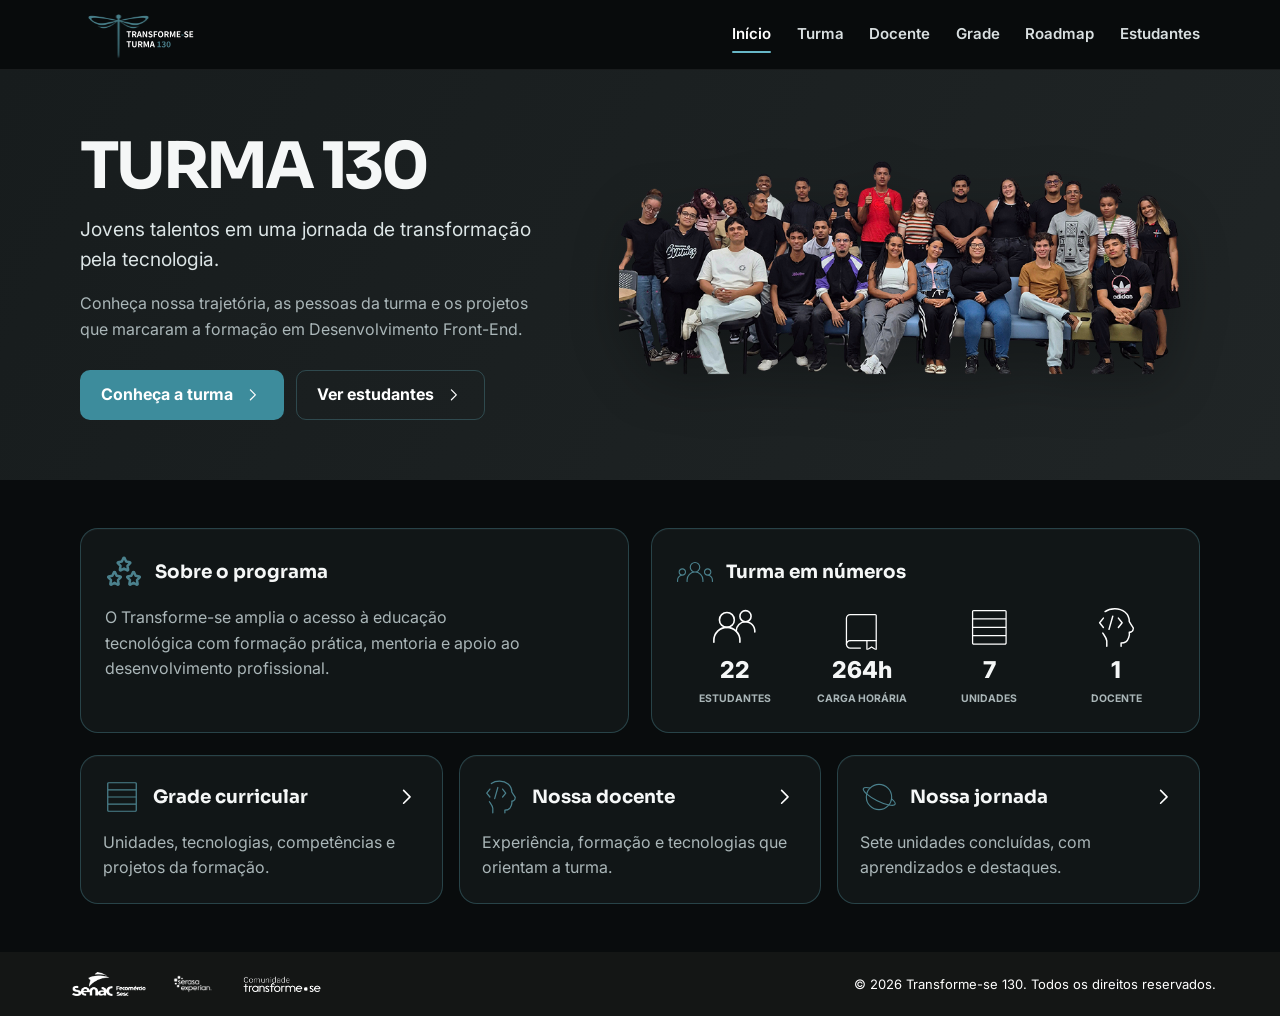
==== commit 9594c1c2: "Atualiza número de estudantes para 22 na seção "Turma em números"" ====
--- a/index.html
+++ b/index.html
@@ -33,8 +33,8 @@
           <span class="turma-header-span">Jovens talentos em uma jornada de transformação pela tecnologia.</span>
           <p>Conheça nossa trajetória, as pessoas da turma e os projetos que marcaram a formação em Desenvolvimento Front-End.</p>
           <div class="quem-somos-buttons">
-            <a class="btn-a-turma" href="./pages/turma.html">Conheça a turma <img src="./Assets/arrow_right.svg" alt=""></a>
-            <a class="btn-os-estudantes" href="./pages/estudantes.html">Ver estudantes <img src="./Assets/arrow_right.svg" alt=""></a>
+            <a class="btn-a-turma" href="./pages/turma.html">Conheça a turma <img src="./Assets/icones/arrow_right.svg" alt=""></a>
+            <a class="btn-os-estudantes" href="./pages/estudantes.html">Ver estudantes <img src="./Assets/icones/arrow_right.svg" alt=""></a>
           </div>
         </div>
         <img class="quem-somos-imagem" src="./Assets/Quem_Somos_Turma130.png" alt="Estudantes e docente da Turma 130" width="1024" height="576">
@@ -44,22 +44,22 @@
     <section id="resumos" aria-label="Informações da formação">
       <div class="programa-container">
         <article class="programa-header">
-          <h2><img src="./Assets/Estrelas.svg" alt="">Sobre o programa</h2>
+          <h2><img src="./Assets/icones/Estrelas.svg" alt="">Sobre o programa</h2>
           <p>O Transforme-se amplia o acesso à educação tecnológica com formação prática, mentoria e apoio ao desenvolvimento profissional.</p>
         </article>
         <article class="resumo-turma">
-          <h2><img src="./Assets/tres_pessoas.svg" alt="">Turma em números</h2>
+          <h2><img src="./Assets/icones/tres_pessoas.svg" alt="">Turma em números</h2>
           <div class="resumo-turma-grid">
-            <div class="resumo-item"><i><img src="./Assets/pessoas.svg" alt=""></i><span class="resumo-numero">21</span><span class="resumo-label">ESTUDANTES</span></div>
-            <div class="resumo-item"><i><img src="./Assets/livro.svg" alt=""></i><span class="resumo-numero">264h</span><span class="resumo-label">CARGA HORÁRIA</span></div>
-            <div class="resumo-item"><i><img src="./Assets/grade_2.svg" alt=""></i><span class="resumo-numero">7</span><span class="resumo-label">UNIDADES</span></div>
-            <div class="resumo-item"><i><img src="./Assets/pessoa_pensante.svg" alt=""></i><span class="resumo-numero">1</span><span class="resumo-label">DOCENTE</span></div>
+            <div class="resumo-item"><i><img src="./Assets/icones/pessoas.svg" alt=""></i><span class="resumo-numero">22</span><span class="resumo-label">ESTUDANTES</span></div>
+            <div class="resumo-item"><i><img src="./Assets/icones/livro.svg" alt=""></i><span class="resumo-numero">264h</span><span class="resumo-label">CARGA HORÁRIA</span></div>
+            <div class="resumo-item"><i><img src="./Assets/icones/grade_2.svg" alt=""></i><span class="resumo-numero">7</span><span class="resumo-label">UNIDADES</span></div>
+            <div class="resumo-item"><i><img src="./Assets/icones/pessoa_pensante.svg" alt=""></i><span class="resumo-numero">1</span><span class="resumo-label">DOCENTE</span></div>
           </div>
         </article>
         <div class="linha-inferior">
-          <a class="grade" href="./pages/grade.html"><h2><img src="./Assets/grade.svg" alt="">Grade curricular <img class="arrow-right" src="./Assets/arrow_right.svg" alt=""></h2><p>Unidades, tecnologias, competências e projetos da formação.</p></a>
-          <a class="docente" href="./pages/docente.html"><h2><img src="./Assets/pessoa_codigo.svg" alt="">Nossa docente <img class="arrow-right" src="./Assets/arrow_right.svg" alt=""></h2><p>Experiência, formação e tecnologias que orientam a turma.</p></a>
-          <a class="nossa-jornada" href="./pages/roadmap.html"><h2><img src="./Assets/planeta.svg" alt="">Nossa jornada <img class="arrow-right" src="./Assets/arrow_right.svg" alt=""></h2><p>Sete unidades concluídas, com aprendizados e destaques.</p></a>
+          <a class="grade" href="./pages/grade.html"><h2><img src="./Assets/icones/grade.svg" alt="">Grade curricular <img class="arrow-right" src="./Assets/icones/arrow_right.svg" alt=""></h2><p>Unidades, tecnologias, competências e projetos da formação.</p></a>
+          <a class="docente" href="./pages/docente.html"><h2><img src="./Assets/icones/pessoa_codigo.svg" alt="">Nossa docente <img class="arrow-right" src="./Assets/icones/arrow_right.svg" alt=""></h2><p>Experiência, formação e tecnologias que orientam a turma.</p></a>
+          <a class="nossa-jornada" href="./pages/roadmap.html"><h2><img src="./Assets/icones/planeta.svg" alt="">Nossa jornada <img class="arrow-right" src="./Assets/icones/arrow_right.svg" alt=""></h2><p>Sete unidades concluídas, com aprendizados e destaques.</p></a>
         </div>
       </div>
     </section>
--- a/style.css
+++ b/style.css
@@ -1,87 +1,3437 @@
 @import url("https://fonts.googleapis.com/css2?family=Inter:wght@400;500;600;700;800&family=Sora:wght@600;700;800&display=swap");
-:root{--bg:#090c0d;--surface:#111617;--surface-2:#182022;--text:#f5f7f7;--muted:#aab6b8;--accent:#67b7c7;--accent-strong:#3d8c9c;--accent-soft:rgba(103,183,199,.13);--border:rgba(103,183,199,.28);--success:#60d394;--warning:#f4c95d;--danger:#ef7a85;--radius:18px;--content:1180px;--header-height:78px}
-*,*::before,*::after{box-sizing:border-box}*{margin:0}html{scroll-behavior:smooth;color-scheme:dark}body{min-width:320px;min-height:100vh;display:flex;flex-direction:column;overflow-x:hidden;background:var(--bg);color:var(--text);font-family:"Inter",system-ui,sans-serif;line-height:1.6}body.menu-open{overflow:hidden}img,svg{display:block;max-width:100%}a{color:inherit;text-decoration:none}button,input,select{font:inherit}button,a{-webkit-tap-highlight-color:transparent}button{color:inherit}ul{list-style:none;padding:0}:focus-visible{outline:3px solid var(--accent);outline-offset:3px}::selection{background:var(--accent);color:#061012}
-header{position:fixed;inset:0 0 auto;z-index:1000;height:var(--header-height);background:rgba(9,12,13,.9);border-bottom:1px solid rgba(255,255,255,.07);backdrop-filter:blur(16px)}nav{width:min(calc(100% - 48px),var(--content));height:100%;margin-inline:auto;display:flex;align-items:center;justify-content:space-between;gap:32px}.logo,.logo a{display:flex;align-items:center;flex:0 0 auto}#logo_navbar_img{width:132px;height:50px;object-fit:contain}nav .menu{display:flex;align-items:center;justify-content:flex-end;gap:clamp(18px,2vw,30px)}nav .menu a{position:relative;display:inline-flex;min-height:44px;align-items:center;color:#d9e0e1;font-size:.94rem;font-weight:600;transition:color .2s}nav .menu a::after{content:"";position:absolute;inset:auto 0 4px;height:2px;border-radius:10px;background:var(--accent);transform:scaleX(0);transition:transform .2s}nav .menu a:hover,nav .menu a.active,nav .menu a[aria-current="page"]{color:#fff}nav .menu a:hover::after,nav .menu a.active::after,nav .menu a[aria-current="page"]::after{transform:scaleX(1)}.menu-toggle{display:none;width:44px;height:44px;padding:11px 8px;border:0;background:transparent;cursor:pointer}.menu-toggle span{display:block;width:100%;height:2px;margin:5px 0;border-radius:2px;background:#fff;transition:transform .25s,opacity .2s}.menu-toggle.open span:nth-child(1){transform:translateY(7px) rotate(45deg)}.menu-toggle.open span:nth-child(2){opacity:0}.menu-toggle.open span:nth-child(3){transform:translateY(-7px) rotate(-45deg)}
-main{flex:1;padding-top:var(--header-height)}section{scroll-margin-top:calc(var(--header-height) + 16px)}h1,h2,h3{font-family:"Sora","Inter",sans-serif;line-height:1.15;text-wrap:balance}p{color:var(--muted);text-wrap:pretty}.page-header,.grade-header,.estudante-header,.title-section{max-width:760px;margin-bottom:36px}.page-header h1,.grade-header h1,.estudante-header h1,.title-section h1{margin-bottom:10px;font-size:clamp(2rem,4vw,3.35rem);letter-spacing:-.045em}
+
+:root {
+  --bg: #090c0d;
+  --surface: #111617;
+  --surface-2: #182022;
+  --text: #f5f7f7;
+  --muted: #aab6b8;
+  --accent: #67b7c7;
+  --accent-strong: #3d8c9c;
+  --accent-soft: rgba(103, 183, 199, .13);
+  --border: rgba(103, 183, 199, .28);
+  --success: #60d394;
+  --warning: #f4c95d;
+  --danger: #ef7a85;
+  --radius: 18px;
+  --content: 1180px;
+  --header-height: 78px
+}
+
+*,
+*::before,
+*::after {
+  box-sizing: border-box
+}
+
+* {
+  margin: 0
+}
+
+html {
+  scroll-behavior: smooth;
+  color-scheme: dark
+}
+
+body {
+  min-width: 320px;
+  min-height: 100vh;
+  display: flex;
+  flex-direction: column;
+  overflow-x: hidden;
+  background: var(--bg);
+  color: var(--text);
+  font-family: "Inter", system-ui, sans-serif;
+  line-height: 1.6
+}
+
+body.menu-open {
+  overflow: hidden
+}
+
+img,
+svg {
+  display: block;
+  max-width: 100%
+}
+
+a {
+  color: inherit;
+  text-decoration: none
+}
+
+button,
+input,
+select {
+  font: inherit
+}
+
+button,
+a {
+  -webkit-tap-highlight-color: transparent
+}
+
+button {
+  color: inherit
+}
+
+ul {
+  list-style: none;
+  padding: 0
+}
+
+:focus-visible {
+  outline: 3px solid var(--accent);
+  outline-offset: 3px
+}
+
+::selection {
+  background: var(--accent);
+  color: #061012
+}
+
+header {
+  position: fixed;
+  inset: 0 0 auto;
+  z-index: 1000;
+  height: var(--header-height);
+  background: rgba(9, 12, 13, .9);
+  border-bottom: 1px solid rgba(255, 255, 255, .07);
+  backdrop-filter: blur(16px)
+}
+
+nav {
+  width: min(calc(100% - 48px), var(--content));
+  height: 100%;
+  margin-inline: auto;
+  display: flex;
+  align-items: center;
+  justify-content: space-between;
+  gap: 32px
+}
+
+.logo,
+.logo a {
+  display: flex;
+  align-items: center;
+  flex: 0 0 auto
+}
+
+#logo_navbar_img {
+  width: 132px;
+  height: 50px;
+  object-fit: contain
+}
+
+nav .menu {
+  display: flex;
+  align-items: center;
+  justify-content: flex-end;
+  gap: clamp(18px, 2vw, 30px)
+}
+
+nav .menu a {
+  position: relative;
+  display: inline-flex;
+  min-height: 44px;
+  align-items: center;
+  color: #d9e0e1;
+  font-size: .94rem;
+  font-weight: 600;
+  transition: color .2s
+}
+
+nav .menu a::after {
+  content: "";
+  position: absolute;
+  inset: auto 0 4px;
+  height: 2px;
+  border-radius: 10px;
+  background: var(--accent);
+  transform: scaleX(0);
+  transition: transform .2s
+}
+
+nav .menu a:hover,
+nav .menu a.active,
+nav .menu a[aria-current="page"] {
+  color: #fff
+}
+
+nav .menu a:hover::after,
+nav .menu a.active::after,
+nav .menu a[aria-current="page"]::after {
+  transform: scaleX(1)
+}
+
+.menu-toggle {
+  display: none;
+  width: 44px;
+  height: 44px;
+  padding: 11px 8px;
+  border: 0;
+  background: transparent;
+  cursor: pointer
+}
+
+.menu-toggle span {
+  display: block;
+  width: 100%;
+  height: 2px;
+  margin: 5px 0;
+  border-radius: 2px;
+  background: #fff;
+  transition: transform .25s, opacity .2s
+}
+
+.menu-toggle.open span:nth-child(1) {
+  transform: translateY(7px) rotate(45deg)
+}
+
+.menu-toggle.open span:nth-child(2) {
+  opacity: 0
+}
+
+.menu-toggle.open span:nth-child(3) {
+  transform: translateY(-7px) rotate(-45deg)
+}
+
+main {
+  flex: 1;
+  padding-top: var(--header-height)
+}
+
+section {
+  scroll-margin-top: calc(var(--header-height) + 16px)
+}
+
+h1,
+h2,
+h3 {
+  font-family: "Sora", "Inter", sans-serif;
+  line-height: 1.15;
+  text-wrap: balance
+}
+
+p {
+  color: var(--muted);
+  text-wrap: pretty
+}
+
+.page-header,
+.grade-header,
+.estudante-header,
+.title-section {
+  max-width: 760px;
+  margin-bottom: 36px
+}
+
+.page-header h1,
+.grade-header h1,
+.estudante-header h1,
+.title-section h1 {
+  margin-bottom: 10px;
+  font-size: clamp(2rem, 4vw, 3.35rem);
+  letter-spacing: -.045em
+}
+
 /* Home */
-.quem-somos-container{background:linear-gradient(120deg,#171c1d,#202526)}.quem-somos-header{width:min(calc(100% - 48px),var(--content));min-height:480px;margin-inline:auto;display:grid;grid-template-columns:minmax(0,.88fr) minmax(480px,1.12fr);align-items:center;gap:clamp(30px,5vw,74px);padding-block:56px}.quem-somos-texto{max-width:560px}.quem-somos-texto h1{margin-bottom:10px;font-size:clamp(2.7rem,5vw,4.6rem);letter-spacing:-.055em}.turma-header-span{display:block;margin-bottom:16px;color:#dce5e6;font-size:clamp(1rem,1.5vw,1.2rem)}.quem-somos-texto p{max-width:52ch}.quem-somos-buttons{display:flex;flex-wrap:wrap;gap:12px;margin-top:28px}.btn-a-turma,.btn-os-estudantes,.projeto-botao{min-height:48px;display:inline-flex;align-items:center;justify-content:center;gap:10px;padding:11px 20px;border:1px solid transparent;border-radius:10px;background:var(--accent-strong);color:#fff;font-weight:700;transition:transform .2s,background .2s,border-color .2s}.btn-os-estudantes{background:transparent;border-color:var(--border)}.btn-a-turma:hover,.btn-os-estudantes:hover,.projeto-botao:hover{transform:translateY(-2px);background:#357b89;border-color:var(--accent)}.quem-somos-buttons img{width:20px}.quem-somos-imagem{width:100%;max-height:390px;object-fit:contain;filter:drop-shadow(0 18px 24px rgba(0,0,0,.28))}
-#resumos{padding:72px 24px}.programa-container{width:min(100%,var(--content));margin-inline:auto;display:grid;grid-template-columns:repeat(2,minmax(0,1fr));gap:22px}.programa-header,.resumo-turma,.grade,.docente,.nossa-jornada,.card-principal,.objetivo,.docente-tecnologias,.card-experiencia,.card-area-atuacao,.card-formacao,.disciplinas,.tecnologias,.competencias,.projetos-turma,.details-card,.cards-aluno{border:1px solid var(--border);border-radius:var(--radius);background:var(--surface);box-shadow:0 1px 0 rgba(255,255,255,.03) inset}.programa-header,.resumo-turma{padding:30px}.programa-header h1,.resumo-turma h1,.grade h1,.docente h1,.nossa-jornada h1{display:flex;align-items:center;gap:12px;margin-bottom:14px;font-size:1.15rem}.programa-header h1 img,.resumo-turma h1 img,.grade h1 img,.docente h1 img,.nossa-jornada h1 img{width:38px;height:38px}.resumo-turma-grid{display:grid;grid-template-columns:repeat(4,1fr);gap:10px}.resumo-item{min-width:0;display:grid;place-items:center;gap:2px;text-align:center}.resumo-item i img,.resumo-item>img:not(.linha){width:45px;height:45px}.resumo-item .linha{display:none}.resumo-numero{font-size:1.45rem;font-weight:800}.resumo-label{color:var(--muted);font-size:.65rem;font-weight:700}.linha-inferior{grid-column:1/-1;display:grid;grid-template-columns:repeat(3,minmax(0,1fr));gap:22px}.grade,.docente,.nossa-jornada{position:relative;min-width:0;padding:26px;border:1px solid var(--border);border-radius:var(--radius);background:var(--surface);transition:transform .2s,border-color .2s}.grade:hover,.docente:hover,.nossa-jornada:hover,.card-principal:hover,.cards-aluno:hover{transform:translateY(-3px);border-color:var(--accent)}.arrow-right{margin-left:auto;width:26px!important;height:26px!important}
+.quem-somos-container {
+  background: linear-gradient(120deg, #171c1d, #202526)
+}
+
+.quem-somos-header {
+  width: min(calc(100% - 48px), var(--content));
+  min-height: 480px;
+  margin-inline: auto;
+  display: grid;
+  grid-template-columns: minmax(0, .88fr) minmax(480px, 1.12fr);
+  align-items: center;
+  gap: clamp(30px, 5vw, 74px);
+  padding-block: 56px
+}
+
+.quem-somos-texto {
+  max-width: 560px
+}
+
+.quem-somos-texto h1 {
+  margin-bottom: 10px;
+  font-size: clamp(2.7rem, 5vw, 4.6rem);
+  letter-spacing: -.055em
+}
+
+.turma-header-span {
+  display: block;
+  margin-bottom: 16px;
+  color: #dce5e6;
+  font-size: clamp(1rem, 1.5vw, 1.2rem)
+}
+
+.quem-somos-texto p {
+  max-width: 52ch
+}
+
+.quem-somos-buttons {
+  display: flex;
+  flex-wrap: wrap;
+  gap: 12px;
+  margin-top: 28px
+}
+
+.btn-a-turma,
+.btn-os-estudantes,
+.projeto-botao {
+  min-height: 48px;
+  display: inline-flex;
+  align-items: center;
+  justify-content: center;
+  gap: 10px;
+  padding: 11px 20px;
+  border: 1px solid transparent;
+  border-radius: 10px;
+  background: var(--accent-strong);
+  color: #fff;
+  font-weight: 700;
+  transition: transform .2s, background .2s, border-color .2s
+}
+
+.btn-os-estudantes {
+  background: transparent;
+  border-color: var(--border)
+}
+
+.btn-a-turma:hover,
+.btn-os-estudantes:hover,
+.projeto-botao:hover {
+  transform: translateY(-2px);
+  background: #357b89;
+  border-color: var(--accent)
+}
+
+.quem-somos-buttons img {
+  width: 20px
+}
+
+.quem-somos-imagem {
+  width: 100%;
+  max-height: 390px;
+  object-fit: contain;
+  filter: drop-shadow(0 18px 24px rgba(0, 0, 0, .28))
+}
+
+#resumos {
+  padding: 72px 24px
+}
+
+.programa-container {
+  width: min(100%, var(--content));
+  margin-inline: auto;
+  display: grid;
+  grid-template-columns: repeat(2, minmax(0, 1fr));
+  gap: 22px
+}
+
+.programa-header,
+.resumo-turma,
+.grade,
+.docente,
+.nossa-jornada,
+.card-principal,
+.objetivo,
+.docente-tecnologias,
+.card-experiencia,
+.card-area-atuacao,
+.card-formacao,
+.disciplinas,
+.tecnologias,
+.competencias,
+.projetos-turma,
+.details-card,
+.cards-aluno {
+  border: 1px solid var(--border);
+  border-radius: var(--radius);
+  background: var(--surface);
+  box-shadow: 0 1px 0 rgba(255, 255, 255, .03) inset
+}
+
+.programa-header,
+.resumo-turma {
+  padding: 30px
+}
+
+.programa-header h1,
+.resumo-turma h1,
+.grade h1,
+.docente h1,
+.nossa-jornada h1 {
+  display: flex;
+  align-items: center;
+  gap: 12px;
+  margin-bottom: 14px;
+  font-size: 1.15rem
+}
+
+.programa-header h1 img,
+.resumo-turma h1 img,
+.grade h1 img,
+.docente h1 img,
+.nossa-jornada h1 img {
+  width: 38px;
+  height: 38px
+}
+
+.resumo-turma-grid {
+  display: grid;
+  grid-template-columns: repeat(4, 1fr);
+  gap: 10px
+}
+
+.resumo-item {
+  min-width: 0;
+  display: grid;
+  place-items: center;
+  gap: 2px;
+  text-align: center
+}
+
+.resumo-item i img,
+.resumo-item>img:not(.linha) {
+  width: 45px;
+  height: 45px
+}
+
+.resumo-item .linha {
+  display: none
+}
+
+.resumo-numero {
+  font-size: 1.45rem;
+  font-weight: 800
+}
+
+.resumo-label {
+  color: var(--muted);
+  font-size: .65rem;
+  font-weight: 700
+}
+
+.linha-inferior {
+  grid-column: 1/-1;
+  display: grid;
+  grid-template-columns: repeat(3, minmax(0, 1fr));
+  gap: 22px
+}
+
+.grade,
+.docente,
+.nossa-jornada {
+  position: relative;
+  min-width: 0;
+  padding: 26px;
+  border: 1px solid var(--border);
+  border-radius: var(--radius);
+  background: var(--surface);
+  transition: transform .2s, border-color .2s
+}
+
+.grade:hover,
+.docente:hover,
+.nossa-jornada:hover,
+.card-principal:hover,
+.cards-aluno:hover {
+  transform: scale(1.02);
+  z-index: 10;
+  box-shadow: 1px 0.5px 2.5px var(--accent);
+  border-color: var(--accent);
+}
+
+.arrow-right {
+  margin-left: auto;
+  width: 26px !important;
+  height: 26px !important
+}
+
 /* Turma */
-.turma,.docente-container,.grade-container,#main,.container-estudante{width:min(calc(100% - 48px),var(--content));margin-inline:auto;padding-block:52px 72px}.turma{display:grid;gap:24px}.turma-topo{display:grid;grid-template-columns:minmax(280px,.75fr) minmax(0,1.25fr);align-items:center;gap:44px}.turma-header h1{margin-bottom:12px;font-size:clamp(2.3rem,4vw,3.8rem)}.turma-imagem{width:100%;aspect-ratio:16/7;object-fit:cover;border-radius:var(--radius)}.turma-cards{display:grid;grid-template-columns:repeat(4,minmax(0,1fr));gap:14px}.card-principal{min-width:0;padding:20px;transition:transform .2s,border-color .2s}.card-titulo{display:flex;align-items:center;justify-content:space-between;gap:12px;margin-bottom:8px}.card-titulo h3{font-size:.74rem;letter-spacing:.08em;color:var(--accent)}.card-titulo i{color:var(--accent)}.card-principal p{color:var(--text);font-weight:700}.card-subtitulo{color:var(--muted);font-size:.78rem}.container-objetivo{display:grid;grid-template-columns:minmax(250px,.64fr) minmax(0,1.36fr);gap:24px}.objetivo{padding:28px}.objetivo h2{margin-bottom:18px;font-size:1.15rem}.objetivo ul{display:grid;gap:13px}.objetivo li{position:relative;padding-left:22px;color:var(--muted)}.objetivo li::before{content:"✓";position:absolute;left:0;color:var(--accent);font-weight:800}
-.grid-galeria{position:relative;min-width:0;display:grid;grid-template-columns:44px minmax(0,1fr) 44px;align-items:center;gap:10px}.galeria{overflow:hidden;border-radius:var(--radius)}.galeria-grid{display:grid;grid-auto-flow:column;grid-auto-columns:calc((100% - 20px)/3);gap:10px;overflow-x:auto;scroll-snap-type:x mandatory;scrollbar-width:none}.galeria-grid::-webkit-scrollbar{display:none}.galeria-grid button{display:block;padding:0;border:0;border-radius:14px;overflow:hidden;background:var(--surface);cursor:zoom-in;scroll-snap-align:start}.galeria-grid img{width:100%;aspect-ratio:4/3;object-fit:cover;transition:transform .25s}.galeria-grid button:hover img{transform:scale(1.04)}.seta,.arrow,.projeto-seta,.carousel-btn{width:44px;height:44px;display:grid;place-items:center;flex:0 0 auto;border:1px solid var(--border);border-radius:50%;background:var(--surface-2);cursor:pointer;transition:background .2s,transform .2s,opacity .2s}.seta:hover,.arrow:hover,.projeto-seta:hover,.carousel-btn:hover{background:var(--accent-strong);transform:scale(1.05)}.seta:disabled,.arrow:disabled,.projeto-seta:disabled,.carousel-btn:disabled{opacity:.35;cursor:not-allowed;transform:none}.seta img{width:16px}.seta-direita img{transform:rotate(180deg)}
-.lightbox{position:fixed;inset:0;z-index:2000;display:grid;grid-template-columns:auto minmax(0,1100px) auto;align-items:center;gap:18px;padding:28px;background:rgba(1,4,5,.94);backdrop-filter:blur(10px)}.lightbox[hidden]{display:none}.lightbox figure{min-width:0;text-align:center}.lightbox-image{max-height:calc(100vh - 110px);margin-inline:auto;border-radius:14px;object-fit:contain}.lightbox figcaption{margin-top:10px;color:var(--muted)}.lightbox-close{position:absolute;top:20px;right:20px}
+.turma,
+.docente-container,
+.grade-container,
+#main,
+.container-estudante {
+  width: min(calc(100% - 48px), var(--content));
+  margin-inline: auto;
+  padding-block: 52px 72px
+}
+
+.turma {
+  display: grid;
+  gap: 24px
+}
+
+.turma-topo {
+  display: grid;
+  grid-template-columns: minmax(280px, .75fr) minmax(0, 1.25fr);
+  align-items: center;
+  gap: 44px
+}
+
+.turma-header h1 {
+  margin-bottom: 12px;
+  font-size: clamp(2.3rem, 4vw, 3.8rem)
+}
+
+.turma-imagem {
+  width: 100%;
+  aspect-ratio: 16/7;
+  object-fit: cover;
+  border-radius: var(--radius)
+}
+
+.turma-cards {
+  display: grid;
+  grid-template-columns: repeat(4, minmax(0, 1fr));
+  gap: 14px
+}
+
+.card-principal {
+  min-width: 0;
+  padding: 20px;
+  transition: transform .2s, border-color .2s
+}
+
+.card-titulo {
+  display: flex;
+  align-items: center;
+  justify-content: space-between;
+  gap: 12px;
+  margin-bottom: 8px
+}
+
+.card-titulo h3 {
+  font-size: .74rem;
+  letter-spacing: .08em;
+  color: var(--accent)
+}
+
+.card-titulo i {
+  color: var(--accent)
+}
+
+.card-principal p {
+  color: var(--text);
+  font-weight: 700
+}
+
+.card-subtitulo {
+  color: var(--muted);
+  font-size: .78rem
+}
+
+.container-objetivo {
+  display: grid;
+  grid-template-columns: minmax(250px, .64fr) minmax(0, 1.36fr);
+  gap: 24px
+}
+
+.objetivo {
+  padding: 28px
+}
+
+.objetivo h2 {
+  margin-bottom: 18px;
+  font-size: 1.15rem
+}
+
+.objetivo ul {
+  display: grid;
+  gap: 13px
+}
+
+.objetivo li {
+  position: relative;
+  padding-left: 22px;
+  color: var(--muted)
+}
+
+.objetivo li::before {
+  content: "✓";
+  position: absolute;
+  left: 0;
+  color: var(--accent);
+  font-weight: 800
+}
+
+.grid-galeria {
+  position: relative;
+  min-width: 0;
+  display: grid;
+  grid-template-columns: 44px minmax(0, 1fr) 44px;
+  align-items: center;
+  gap: 10px
+}
+
+.galeria {
+  overflow: hidden;
+  border-radius: var(--radius)
+}
+
+.galeria-grid {
+  display: grid;
+  grid-auto-flow: column;
+  grid-auto-columns: calc((100% - 20px)/3);
+  gap: 10px;
+  overflow-x: auto;
+  scroll-snap-type: x mandatory;
+  scrollbar-width: none
+}
+
+.galeria-grid::-webkit-scrollbar {
+  display: none
+}
+
+.galeria-grid button {
+  display: block;
+  padding: 0;
+  border: 0;
+  border-radius: 14px;
+  overflow: hidden;
+  background: var(--surface);
+  cursor: zoom-in;
+  scroll-snap-align: start
+}
+
+.galeria-grid img {
+  width: 100%;
+  aspect-ratio: 4/3;
+  object-fit: cover;
+  transition: transform .25s
+}
+
+.galeria-grid button:hover img {
+  transform: scale(1.04)
+}
+
+.seta,
+.arrow,
+.projeto-seta,
+.carousel-btn {
+  width: 44px;
+  height: 44px;
+  display: grid;
+  place-items: center;
+  flex: 0 0 auto;
+  border: 1px solid var(--border);
+  border-radius: 50%;
+  background: var(--surface-2);
+  cursor: pointer;
+  transition: background .2s, transform .2s, opacity .2s
+}
+
+.seta:hover,
+.arrow:hover,
+.projeto-seta:hover,
+.carousel-btn:hover {
+  background: var(--accent-strong);
+  transform: scale(1.05)
+}
+
+.seta:disabled,
+.arrow:disabled,
+.projeto-seta:disabled,
+.carousel-btn:disabled {
+  opacity: .35;
+  cursor: not-allowed;
+  transform: none
+}
+
+.seta img {
+  width: 16px
+}
+
+.seta-direita img {
+  transform: rotate(180deg)
+}
+
+.lightbox {
+  position: fixed;
+  inset: 0;
+  z-index: 2000;
+  display: grid;
+  grid-template-columns: auto minmax(0, 1100px) auto;
+  align-items: center;
+  gap: 18px;
+  padding: 28px;
+  background: rgba(1, 4, 5, .94);
+  backdrop-filter: blur(10px)
+}
+
+.lightbox[hidden] {
+  display: none
+}
+
+.lightbox figure {
+  min-width: 0;
+  text-align: center
+}
+
+.lightbox-image {
+  max-height: calc(100vh - 110px);
+  margin-inline: auto;
+  border-radius: 14px;
+  object-fit: contain
+}
+
+.lightbox figcaption {
+  margin-top: 10px;
+  color: var(--muted)
+}
+
+.lightbox-close {
+  position: absolute;
+  top: 20px;
+  right: 20px
+}
+
 /* Docente */
-.docente-top{display:grid;grid-template-columns:250px minmax(0,1fr) 290px;gap:28px;align-items:stretch}.docente-foto img{width:100%;height:100%;min-height:330px;object-fit:cover;border-radius:var(--radius)}.docente-info{padding-block:10px}.docente-info h1{margin-bottom:4px;font-size:clamp(1.8rem,3vw,2.8rem)}.docente-info .subtitulo{margin-bottom:18px;color:var(--accent);font-size:.8rem;font-weight:700;letter-spacing:.06em}.docente-info h2{margin:24px 0 8px;font-size:1rem}.icones-sociais{display:flex;gap:10px}.icones-sociais i{display:block}.icones-sociais a{width:44px;height:44px;display:grid;place-items:center;border:1px solid var(--border);border-radius:10px}.icones-sociais img{width:22px;height:22px}.docente-tecnologias,.card-experiencia,.card-area-atuacao,.card-formacao{padding:24px}.titulo-card{display:flex;align-items:center;gap:10px;margin-bottom:18px}.titulo-card img{width:28px;height:28px}.titulo-card h2{font-size:1rem}.grid-icones{display:grid;grid-template-columns:repeat(4,1fr);gap:12px}.grid-icones a{display:grid;place-items:center;padding:10px;border-radius:10px;background:var(--surface-2)}.grid-icones img{width:38px;height:38px;object-fit:contain}.docente-bottom{display:grid;grid-template-columns:1.35fr .85fr .8fr;gap:20px;margin-top:20px}.timeline{display:grid;gap:14px}.timeline-item{padding-left:18px;border-left:2px solid var(--border)}.timeline-item h3,.card-formacao h3{font-family:"Inter",sans-serif;font-size:.94rem}.data{color:var(--muted);font-size:.78rem}.lista-pills{display:grid;gap:10px}.lista-pills li{display:flex;align-items:center;gap:10px;padding:10px;border-radius:10px;background:var(--surface-2)}.lista-pills img{width:26px;height:26px;object-fit:contain}
+.docente-top {
+  display: grid;
+  grid-template-columns: 250px minmax(0, 1fr) 290px;
+  gap: 28px;
+  align-items: stretch
+}
+
+.docente-foto img {
+  width: 100%;
+  height: 100%;
+  min-height: 330px;
+  object-fit: cover;
+  border-radius: var(--radius)
+}
+
+.docente-info {
+  padding-block: 10px
+}
+
+.docente-info h1 {
+  margin-bottom: 4px;
+  font-size: clamp(1.8rem, 3vw, 2.8rem)
+}
+
+.docente-info .subtitulo {
+  margin-bottom: 18px;
+  color: var(--accent);
+  font-size: .8rem;
+  font-weight: 700;
+  letter-spacing: .06em
+}
+
+.docente-info h2 {
+  margin: 24px 0 8px;
+  font-size: 1rem
+}
+
+.icones-sociais {
+  display: flex;
+  gap: 10px;
+  transition: box-shadow 0.25s ease, border-color 0.25s ease;
+}
+
+
+.icones-sociais a:hover {
+  box-shadow: 1px 5px 10px var(--accent-strong);
+}
+
+.icones-sociais i {
+  display: block
+}
+
+.icones-sociais a {
+  width: 44px;
+  height: 44px;
+  display: grid;
+  place-items: center;
+  border: 1px solid var(--border);
+  border-radius: 10px;
+  transition: box-shadow 0.25s ease, border-color 0.25s ease;
+}
+
+.icones-sociais img {
+  width: 22px;
+  height: 22px;
+  transition: transform 0.25s;
+}
+
+.icones-sociais img:hover {
+  transform: scale(1.05);
+}
+
+.docente-tecnologias,
+.card-experiencia,
+.card-area-atuacao,
+.card-formacao {
+  padding: 24px;
+  transition: transform 0.25 ease-in-out, box-shadow 0.25s ease, border-color 0.25s ease-in-out;
+}
+
+.docente-tecnologias:hover,
+.card-experiencia:hover,
+.card-area-atuacao:hover,
+.card-formacao:hover{
+  transform: scale(1.02);
+  z-index: 10;
+  box-shadow: 1px 0.5px 2.5px var(--accent);
+  border-color: var(--accent);
+}
+
+.titulo-card {
+  display: flex;
+  align-items: center;
+  gap: 10px;
+  margin-bottom: 18px
+}
+
+.titulo-card img {
+  width: 28px;
+  height: 28px
+}
+
+.titulo-card h2 {
+  font-size: 1rem
+}
+
+.grid-icones {
+  display: grid;
+  grid-template-columns: repeat(4, 1fr);
+  gap: 12px;
+
+}
+
+.grid-icones a {
+  display: grid;
+  place-items: center;
+  padding: 10px;
+  border-radius: 10px;
+  background: var(--surface-2);
+  transition: box-shadow 0.25s ease, border-color 0.25s ease;
+}
+
+.grid-icones a:hover{
+  box-shadow: 0 2px 6px var(--accent);
+  border-color: var(--accent-strong);
+}
+
+.grid-icones img {
+  width: 38px;
+  height: 38px;
+  object-fit: contain;
+  transition: transform 0.2s ease-in-out;
+}
+
+.grid-icones img:hover{
+  transform:scale(1.05)
+}
+
+.docente-bottom {
+  display: grid;
+  grid-template-columns: 1.35fr .85fr .8fr;
+  gap: 20px;
+  margin-top: 20px
+}
+
+.timeline {
+  display: grid;
+  gap: 14px
+}
+
+.timeline-item {
+  padding-left: 18px;
+  border-left: 2px solid var(--border)
+}
+
+.timeline-item h3,
+.card-formacao h3 {
+  font-family: "Inter", sans-serif;
+  font-size: .94rem
+}
+
+.data {
+  color: var(--muted);
+  font-size: .78rem
+}
+
+.lista-pills {
+  display: grid;
+  gap: 10px
+}
+
+.lista-pills li {
+  display: flex;
+  align-items: center;
+  gap: 10px;
+  padding: 10px;
+  border-radius: 10px;
+  background: var(--surface-2);
+  transition: transform 0.25s ease, box-shadow 0.25s ease, border-color 0.25s ease;
+}
+
+.lista-pills li:hover{
+  transform: scale(1.02);
+  z-index: 10;
+  box-shadow: 1px 2px 5px var(--accent);
+}
+
+.lista-pills img {
+  width: 26px;
+  height: 26px;
+  object-fit: contain;
+  transition: transform 0.25s ease-in-out;
+}
+
+.lista-pills img:hover{
+  transform: scale(1.05);
+}
+
 /* Grade */
-.grade-grid{display:grid;grid-template-columns:1.1fr .9fr;gap:22px}.disciplinas,.tecnologias,.competencias{padding:28px}.disciplinas>h2,.tecnologias>h2,.competencias>h2{margin-bottom:18px;font-size:1rem;color:var(--accent)}.disciplina-lista{display:grid;gap:8px}.disciplina{display:grid;grid-template-columns:48px minmax(0,1fr);align-items:center;gap:12px;padding:12px 14px;border-radius:10px;background:var(--surface-2);color:var(--muted);font-size:.9rem}.disciplina span{color:var(--accent);font-weight:800}.grade-direita{display:grid;gap:22px}.tecnologias-lista{display:grid;grid-template-columns:repeat(4,1fr);gap:10px}.tecnologia{min-width:0;display:grid;place-items:center;gap:8px;text-align:center}.tecnologia-icone{width:54px;height:54px;display:grid;place-items:center;padding:10px;border-radius:12px;background:var(--surface-2)}.tecnologia-icone img{max-height:100%}.tecnologia p{font-size:.7rem;font-weight:700}.competencias-grid{display:grid;grid-template-columns:repeat(2,minmax(0,1fr));gap:10px}.competencia{display:flex;align-items:center;gap:10px;padding:10px;border-radius:10px;background:var(--surface-2);color:var(--muted);font-size:.82rem}.competencia img{width:28px;height:28px;object-fit:contain}
-.projetos-turma{margin-top:26px;padding:28px}.projetos-header{display:flex;align-items:end;justify-content:space-between;gap:24px;margin-bottom:24px}.projetos-label{color:var(--accent);font-size:.72rem;font-weight:800;letter-spacing:.12em}.projetos-titulo h2{margin:5px 0;font-size:clamp(1.35rem,2vw,1.9rem)}.projetos-filtros{display:flex;flex-wrap:wrap;justify-content:flex-end;gap:7px}.filtro-projeto{min-height:38px;padding:7px 13px;border:1px solid var(--border);border-radius:999px;background:transparent;color:var(--muted);cursor:pointer}.filtro-projeto:hover,.filtro-projeto.ativo{background:var(--accent);color:#061012;border-color:var(--accent)}.projeto-area{display:grid;grid-template-columns:44px minmax(0,1fr) 44px;align-items:center;gap:14px}.projetos-lista{min-width:0;display:grid;grid-template-columns:repeat(2,minmax(0,1fr));gap:16px}.projeto-card{min-width:0;display:flex;flex-direction:column;padding:22px;border:1px solid rgba(255,255,255,.08);border-radius:14px;background:var(--surface-2)}.projeto-card-topo{display:flex;align-items:center;gap:12px;margin-bottom:14px}.projeto-icone{width:44px;height:44px;display:grid;place-items:center;flex:0 0 auto;border-radius:12px;background:var(--accent-soft);color:var(--accent)}.projeto-card h3{font-size:1rem}.projeto-equipe{color:var(--muted);font-size:.75rem}.projeto-tags{display:flex;flex-wrap:wrap;gap:6px;margin-bottom:14px}.projeto-tags span{padding:4px 8px;border-radius:999px;background:rgba(255,255,255,.07);color:#cbd4d5;font-size:.68rem}.projeto-descricao{margin-bottom:18px;font-size:.85rem}.projeto-rodape{margin-top:auto;display:flex;align-items:center;justify-content:space-between;gap:12px}.projeto-status{color:var(--success);font-size:.78rem;font-weight:700}.projeto-botao{min-height:38px;padding:7px 12px;font-size:.78rem}.projeto-paginacao{margin-top:16px;text-align:center;color:var(--muted);font-size:.78rem}.projeto-vazio{grid-column:1/-1;padding:36px;text-align:center;color:var(--muted)}
+.grade-grid {
+  display: grid;
+  grid-template-columns: 1.1fr .9fr;
+  gap: 22px
+}
+
+.disciplinas,
+.tecnologias,
+.competencias {
+  padding: 28px
+}
+
+.disciplinas>h2,
+.tecnologias>h2,
+.competencias>h2 {
+  margin-bottom: 18px;
+  font-size: 1rem;
+  color: var(--accent)
+}
+
+.disciplina-lista {
+  display: grid;
+  gap: 8px;
+}
+
+.disciplina {
+  display: grid;
+  grid-template-columns: 48px minmax(0, 1fr);
+  align-items: center;
+  gap: 12px;
+  padding: 12px 14px;
+  border-radius: 10px;
+  background: var(--surface-2);
+  color: var(--muted);
+  font-size: .9rem;
+  transition: transform 0.25s ease, box-shadow 0.25s ease, border-color 0.25s ease;
+}
+
+.disciplina:hover {
+  transform: scale(1.02);
+  z-index: 10;
+  box-shadow: 1px 2px 5px var(--accent);
+}
+
+
+.disciplina span {
+  color: var(--accent);
+  font-weight: 800;
+}
+
+.grade-direita {
+  display: grid;
+  gap: 22px;
+}
+
+.tecnologias-lista {
+  display: grid;
+  grid-template-columns: repeat(7, 1fr);
+  gap: 10px;
+}
+
+.tecnologia {
+  min-width: 0;
+  display: grid;
+  place-items: center;
+  gap: 8px;
+  text-align: center
+}
+
+.tecnologia-icone {
+  width: 54px;
+  height: 54px;
+  display: grid;
+  place-items: center;
+  padding: 10px;
+  border-radius: 12px;
+  background: var(--surface-2);
+  transition: transform 0.2s ease-in-out;
+}
+
+.tecnologia-icone:hover {
+  box-shadow: 0 2px 6px var(--accent);
+}
+
+.tecnologia-icone img {
+  max-height: 100%;
+  transition: transform 0.25s ease, box-shadow 0.25s ease, border-color 0.25s ease;
+}
+
+.tecnologia-icone img:hover {
+  z-index: 10;
+  transform: scale(1.05);
+
+}
+
+.tecnologia p {
+  font-size: .7rem;
+  font-weight: 700
+}
+
+.competencias-grid {
+  display: grid;
+  grid-template-columns: repeat(2, minmax(0, 1fr));
+  gap: 10px
+}
+
+.competencia {
+  display: flex;
+  align-items: center;
+  gap: 10px;
+  padding: 10px;
+  border-radius: 10px;
+  background: var(--surface-2);
+  color: var(--muted);
+  font-size: .82rem;
+  transition: transform 0.2s ease-in-out;
+}
+
+.competencia:hover {
+  transform: scale(1.05);
+  box-shadow: 0.5px 1.5px 3.5px var(--accent);
+}
+
+.competencia img {
+  width: 28px;
+  height: 28px;
+  object-fit: contain
+}
+
+.projetos-turma {
+  margin-top: 26px;
+  padding: 28px
+}
+
+.projetos-header {
+  display: flex;
+  align-items: end;
+  justify-content: space-between;
+  gap: 24px;
+  margin-bottom: 24px
+}
+
+.projetos-label {
+  color: var(--accent);
+  font-size: .72rem;
+  font-weight: 800;
+  letter-spacing: .12em
+}
+
+.projetos-titulo h2 {
+  margin: 5px 0;
+  font-size: clamp(1.35rem, 2vw, 1.9rem)
+}
+
+.projetos-filtros {
+  display: flex;
+  flex-wrap: wrap;
+  justify-content: flex-end;
+  gap: 7px
+}
+
+.filtro-projeto {
+  min-height: 38px;
+  padding: 7px 13px;
+  border: 1px solid var(--border);
+  border-radius: 999px;
+  background: transparent;
+  color: var(--muted);
+  cursor: pointer
+}
+
+.filtro-projeto:hover,
+.filtro-projeto.ativo {
+  background: var(--accent);
+  color: #061012;
+  border-color: var(--accent)
+}
+
+.projeto-area {
+  display: grid;
+  grid-template-columns: 44px minmax(0, 1fr) 44px;
+  align-items: center;
+  gap: 14px
+}
+
+.projetos-lista {
+  min-width: 0;
+  display: grid;
+  grid-template-columns: repeat(2, minmax(0, 1fr));
+  gap: 16px
+}
+
+.projeto-card {
+  min-width: 0;
+  display: flex;
+  flex-direction: column;
+  padding: 22px;
+  border: 1px solid rgba(255, 255, 255, .08);
+  border-radius: 14px;
+  background: var(--surface-2)
+}
+
+.projeto-card-topo {
+  display: flex;
+  align-items: center;
+  gap: 12px;
+  margin-bottom: 14px
+}
+
+.projeto-icone {
+  width: 44px;
+  height: 44px;
+  display: grid;
+  place-items: center;
+  flex: 0 0 auto;
+  border-radius: 12px;
+  background: var(--accent-soft);
+  color: var(--accent)
+}
+
+.projeto-card h3 {
+  font-size: 1rem
+}
+
+.projeto-equipe {
+  color: var(--muted);
+  font-size: .75rem
+}
+
+.projeto-tags {
+  display: flex;
+  flex-wrap: wrap;
+  gap: 6px;
+  margin-bottom: 14px
+}
+
+.projeto-tags span {
+  padding: 4px 8px;
+  border-radius: 999px;
+  background: rgba(255, 255, 255, .07);
+  color: #cbd4d5;
+  font-size: .68rem
+}
+
+.projeto-descricao {
+  margin-bottom: 18px;
+  font-size: .85rem
+}
+
+.projeto-rodape {
+  margin-top: auto;
+  display: flex;
+  align-items: center;
+  justify-content: space-between;
+  gap: 12px
+}
+
+.projeto-status {
+  color: var(--success);
+  font-size: .78rem;
+  font-weight: 700
+}
+
+.projeto-botao {
+  min-height: 38px;
+  padding: 7px 12px;
+  font-size: .78rem
+}
+
+.projeto-paginacao {
+  margin-top: 16px;
+  text-align: center;
+  color: var(--muted);
+  font-size: .78rem
+}
+
+.projeto-vazio {
+  grid-column: 1/-1;
+  padding: 36px;
+  text-align: center;
+  color: var(--muted)
+}
+
 /* Roadmap */
-#main{display:block}.roadmap{position:relative;display:grid;grid-template-columns:repeat(7,minmax(0,1fr));gap:10px;margin-bottom:26px}.roadmap::before{content:"";position:absolute;top:30px;left:7%;right:7%;height:2px;background:var(--border)}.step{position:relative;z-index:1;display:grid;justify-items:center;gap:6px;padding:0 4px;border:0;background:transparent;text-align:center;cursor:pointer}.step-icon{width:60px;height:60px;display:grid;place-items:center;border:2px solid var(--border);border-radius:50%;background:var(--surface);color:var(--accent);transition:background .2s,transform .2s}.step:hover .step-icon,.step.active .step-icon{transform:translateY(-3px);background:var(--accent);color:#071113;border-color:var(--accent)}.step strong{margin-top:4px;font-size:.85rem}.step p{max-width:16ch;font-size:.68rem;line-height:1.35}.status{display:inline-flex;align-items:center;width:fit-content;padding:3px 8px;border-radius:999px;font-size:.62rem;font-weight:800;letter-spacing:.04em}.status.concluido,.status.concluído{background:rgba(96,211,148,.13);color:var(--success)}.status.desenvolvimento{background:rgba(244,201,93,.13);color:var(--warning)}.status.fazer{background:rgba(239,122,133,.13);color:var(--danger)}.details-card{display:grid;grid-template-columns:44px minmax(0,1fr) 1px minmax(0,.9fr) 44px;align-items:center;gap:26px;padding:30px}.uc-information{display:grid;grid-template-columns:72px minmax(0,1fr);gap:18px;align-items:start}.details-icon{width:72px;height:72px;display:grid;place-items:center;border-radius:16px;background:var(--accent-soft);color:var(--accent);font-size:1.7rem}.uc-number{color:var(--accent);font-size:.75rem;font-weight:800}.details-text h2{margin:4px 0 10px;font-size:clamp(1.15rem,2vw,1.65rem)}.details-text p{margin-top:14px;font-size:.88rem}.divider{align-self:stretch;background:var(--border)}.highlight-title{display:flex;align-items:center;gap:8px;margin-bottom:14px;color:var(--accent);font-size:.72rem;font-weight:800;letter-spacing:.1em}.student-content{display:grid;grid-template-columns:92px minmax(0,1fr);gap:16px;align-items:center}.student-photo img{width:92px;height:112px;object-fit:cover;border-radius:12px}.student-info h3{margin-bottom:6px;font-size:1rem}.student-info p{display:-webkit-box;overflow:hidden;-webkit-box-orient:vertical;-webkit-line-clamp:5;font-size:.8rem}
+#main {
+  display: block
+}
+
+.roadmap {
+  position: relative;
+  display: grid;
+  grid-template-columns: repeat(7, minmax(0, 1fr));
+  gap: 10px;
+  margin-bottom: 26px
+}
+
+.roadmap::before {
+  content: "";
+  position: absolute;
+  top: 30px;
+  left: 7%;
+  right: 7%;
+  height: 2px;
+  background: var(--border)
+}
+
+.step {
+  position: relative;
+  z-index: 1;
+  display: grid;
+  justify-items: center;
+  gap: 6px;
+  padding: 0 4px;
+  border: 0;
+  background: transparent;
+  text-align: center;
+  cursor: pointer
+}
+
+.step-icon {
+  width: 60px;
+  height: 60px;
+  display: grid;
+  place-items: center;
+  border: 2px solid var(--border);
+  border-radius: 50%;
+  background: var(--surface);
+  color: var(--accent);
+  transition: background .2s, transform .2s;
+}
+
+.step:hover .step-icon,
+.step.active .step-icon {
+  transform: translateY(-3px);
+  background: var(--accent);
+  color: #071113;
+  border-color: var(--accent);
+}
+
+.step strong {
+  margin-top: 4px;
+  font-size: .85rem;
+}
+
+.step p {
+  max-width: 16ch;
+  font-size: .68rem;
+  line-height: 1.35;
+}
+
+.status {
+  display: inline-flex;
+  align-items: center;
+  width: fit-content;
+  padding: 3px 8px;
+  border-radius: 999px;
+  font-size: .62rem;
+  font-weight: 800;
+  letter-spacing: .04em;
+}
+
+.status.concluido,
+.status.concluído {
+  background: rgba(96, 211, 148, .13);
+  color: var(--success);
+}
+
+.status.desenvolvimento {
+  background: rgba(244, 201, 93, .13);
+  color: var(--warning);
+}
+
+.status.fazer {
+  background: rgba(239, 122, 133, .13);
+  color: var(--danger);
+}
+
+.details-card {
+  display: grid;
+  grid-template-columns: 44px minmax(0, 1fr) 1px minmax(0, .9fr) 44px;
+  align-items: center;
+  gap: 26px;
+  padding: 30px;
+}
+
+.uc-information {
+  display: grid;
+  grid-template-columns: 72px minmax(0, 1fr);
+  gap: 18px;
+  align-items: start
+}
+
+.details-icon {
+  width: 72px;
+  height: 72px;
+  display: grid;
+  place-items: center;
+  border-radius: 16px;
+  background: var(--accent-soft);
+  color: var(--accent);
+  font-size: 1.7rem
+}
+
+.uc-number {
+  color: var(--accent);
+  font-size: .75rem;
+  font-weight: 800
+}
+
+.details-text h2 {
+  margin: 4px 0 10px;
+  font-size: clamp(1.15rem, 2vw, 1.65rem)
+}
+
+.details-text p {
+  margin-top: 14px;
+  font-size: .88rem
+}
+
+.divider {
+  align-self: stretch;
+  background: var(--border)
+}
+
+.highlight-title {
+  display: flex;
+  align-items: center;
+  gap: 8px;
+  margin-bottom: 14px;
+  color: var(--accent);
+  font-size: .72rem;
+  font-weight: 800;
+  letter-spacing: .1em
+}
+
+.student-content {
+  display: grid;
+  grid-template-columns: 92px minmax(0, 1fr);
+  gap: 16px;
+  align-items: center
+}
+
+.student-photo  {
+  width: 150px;
+  height: 150px;
+  object-fit: cover;
+  border-radius: 12px
+}
+
+.student-photo img {
+  width:150px;
+  height: 150px;
+  object-fit: cover;
+  object-position: center top;
+  border-radius: 12px
+}
+
+.student-info h3 {
+  margin-bottom: 6px;
+  font-size: 1rem
+}
+
+.student-info p {
+  display: -webkit-box;
+  overflow: hidden;
+  -webkit-box-orient: vertical;
+  -webkit-line-clamp: 5;
+  line-clamp: 5;
+  font-size: .8rem;
+}
+
 /* Estudantes */
-.estudante-header{max-width:none}.estudante-header>p{margin-bottom:22px}.filtros-estudante{display:grid;grid-template-columns:1.4fr repeat(4,minmax(130px,1fr));gap:10px}.pesquisa-estudante{position:relative}.pesquisa-estudante i{position:absolute;left:15px;top:50%;transform:translateY(-50%);color:var(--accent)}.pesquisa-estudante input,.filtros-estudante select{width:100%;min-height:48px;padding:10px 14px;border:1px solid var(--border);border-radius:10px;background:var(--surface);color:var(--text)}.pesquisa-estudante input{padding-left:42px}.pesquisa-estudante input::placeholder{color:#7f8c8e}.resultados-estudante{display:flex;justify-content:space-between;gap:16px;margin:14px 0;color:var(--muted);font-size:.82rem}.carousel{display:grid;grid-template-columns:44px minmax(0,1fr) 44px;align-items:center;gap:14px}.carousel-window{min-width:0;overflow:hidden}.cards-alunos{display:grid;grid-template-columns:repeat(4,minmax(0,1fr));gap:14px}.cards-aluno{min-width:0;min-height:390px;display:flex;flex-direction:column;padding:18px;transition:transform .2s,border-color .2s}.aluno-topo{display:grid;justify-items:center;gap:10px;margin-bottom:16px;text-align:center}.aluno-topo .img img{width:92px;height:92px;object-fit:cover;border-radius:50%;border:3px solid var(--accent-soft)}.aluno-topo h2{min-height:2.5em;font-size:.95rem}.aluno-topo span{color:var(--accent);font-size:.72rem;font-weight:700}.aluno-info{display:grid;gap:8px}.aluno-info h3{color:var(--muted);font-family:"Inter",sans-serif;font-size:.68rem;text-transform:uppercase;letter-spacing:.06em}.aluno-info p{display:-webkit-box;overflow:hidden;-webkit-box-orient:vertical;-webkit-line-clamp:2;color:#d6dddd;font-size:.78rem}.redes-sociais{margin-top:auto;display:flex;flex-wrap:wrap;gap:7px;padding-top:14px}.redes-sociais-btn{display:contents}.redes-sociais a,.redes-sociais-btn a{min-height:35px;display:inline-flex;align-items:center;padding:6px 10px;border:1px solid var(--border);border-radius:8px;color:#dce3e4;font-size:.72rem}.redes-sociais a:hover,.redes-sociais-btn a:hover{background:var(--accent-soft);border-color:var(--accent)}.carousel-indicators{display:flex;justify-content:center;gap:7px;margin-top:18px}.indicador{width:9px;height:9px;padding:0;border:0;border-radius:50%;background:#3a4648;cursor:pointer}.indicador.ativo{width:25px;border-radius:999px;background:var(--accent)}.nenhum-estudante{grid-column:1/-1;padding:48px;text-align:center}
-footer{margin-top:auto;padding:24px;border-top:1px solid rgba(255,255,255,.07);background:#07090a;text-align:center}.footer-logos{display:flex;align-items:center;justify-content:center;flex-wrap:wrap;gap:24px;margin-bottom:12px}.footer-logo-link{display:inline-flex;align-items:center;opacity:.86;transition:opacity .2s}.footer-logo-link:hover{opacity:1}.footer-logo-link img{width:auto;height:34px;object-fit:contain}footer p{font-size:.75rem}
-@media(max-width:1366px){:root{--content:1120px;--header-height:70px}.quem-somos-header{min-height:410px;grid-template-columns:.9fr 1.1fr;padding-block:38px}.quem-somos-imagem{max-height:330px}#resumos{padding-block:48px}.programa-header,.resumo-turma{padding:24px}.linha-inferior{gap:16px}.grade,.docente,.nossa-jornada{padding:22px}.turma,.docente-container,.grade-container,#main,.container-estudante{padding-block:40px 56px}.cards-aluno{min-height:360px}}
-@media(max-width:1100px){.quem-somos-header{grid-template-columns:1fr 1fr}.programa-container{grid-template-columns:1fr}.linha-inferior{grid-column:auto;grid-template-columns:repeat(3,1fr)}.turma-topo{grid-template-columns:.8fr 1.2fr}.turma-cards{grid-template-columns:repeat(2,1fr)}.docente-top{grid-template-columns:220px minmax(0,1fr)}.docente-tecnologias{grid-column:1/-1}.docente-bottom{grid-template-columns:1fr 1fr}.card-experiencia{grid-row:span 2}.grade-grid{grid-template-columns:1fr}.grade-direita{grid-template-columns:.7fr 1.3fr}.roadmap{grid-template-columns:repeat(4,1fr);row-gap:22px}.roadmap::before{display:none}.details-card{grid-template-columns:44px 1fr 44px}.divider{display:none}.student-highlight{grid-column:2}.arrow.right{grid-column:3;grid-row:1/span 2}.arrow.left{grid-row:1/span 2}.filtros-estudante{grid-template-columns:1fr 1fr}.pesquisa-estudante{grid-column:1/-1}.cards-alunos{grid-template-columns:repeat(3,minmax(0,1fr))}}
-@media(max-width:820px){:root{--header-height:66px}nav{width:min(calc(100% - 32px),var(--content))}.menu-toggle{display:block}nav .menu{position:fixed;inset:var(--header-height) 0 auto;max-height:0;overflow:hidden;display:grid;gap:0;padding:0 20px;background:rgba(9,12,13,.98);border-bottom:1px solid var(--border);opacity:0;visibility:hidden;transition:max-height .3s,padding .3s,opacity .2s,visibility .2s}nav .menu.open{max-height:calc(100vh - var(--header-height));padding-block:14px 22px;opacity:1;visibility:visible}nav .menu a{justify-content:center}nav .menu a::after{left:42%;right:42%}.quem-somos-header{grid-template-columns:1fr;text-align:center}.quem-somos-texto{max-width:650px;margin-inline:auto}.quem-somos-buttons{justify-content:center}.quem-somos-imagem{max-height:290px}.linha-inferior{grid-template-columns:1fr}.turma,.docente-container,.grade-container,#main,.container-estudante{width:min(calc(100% - 32px),var(--content))}.turma-topo,.container-objetivo{grid-template-columns:1fr}.turma-imagem{order:-1;aspect-ratio:16/8}.galeria-grid{grid-auto-columns:calc((100% - 10px)/2)}.docente-top{grid-template-columns:180px minmax(0,1fr)}.docente-bottom{grid-template-columns:1fr}.card-experiencia{grid-row:auto}.grade-direita{grid-template-columns:1fr}.projetos-header{align-items:start;flex-direction:column}.projetos-filtros{justify-content:flex-start}.projetos-lista{grid-template-columns:1fr}.roadmap{grid-template-columns:repeat(3,1fr)}.step p{display:none}.details-card{gap:14px;padding:22px 14px}.cards-alunos{grid-template-columns:repeat(2,minmax(0,1fr))}.lightbox{grid-template-columns:44px minmax(0,1fr) 44px;padding:16px}}
-@media(max-width:560px){#logo_navbar_img{width:112px}#resumos{padding-inline:16px}.programa-header,.resumo-turma{padding:20px}.resumo-turma-grid{grid-template-columns:repeat(2,1fr);row-gap:20px}.turma-cards{grid-template-columns:1fr}.grid-galeria{grid-template-columns:38px minmax(0,1fr) 38px;gap:6px}.galeria-grid{grid-auto-columns:100%}.seta,.arrow,.projeto-seta,.carousel-btn{width:38px;height:38px}.docente-top{grid-template-columns:1fr}.docente-foto img{max-height:380px}.docente-info{text-align:center}.icones-sociais{justify-content:center}.tecnologias-lista{grid-template-columns:repeat(2,1fr)}.competencias-grid{grid-template-columns:1fr}.disciplina{grid-template-columns:42px minmax(0,1fr);padding-inline:10px}.projetos-turma{padding:20px 14px}.projeto-area,.carousel{grid-template-columns:38px minmax(0,1fr) 38px;gap:6px}.projeto-card{padding:18px}.roadmap{grid-template-columns:repeat(2,1fr)}.details-card{grid-template-columns:38px minmax(0,1fr) 38px}.uc-information{grid-template-columns:1fr}.details-icon{width:58px;height:58px}.student-content{grid-template-columns:72px minmax(0,1fr)}.student-photo img{width:72px;height:90px}.filtros-estudante{grid-template-columns:1fr}.pesquisa-estudante{grid-column:auto}.cards-alunos{grid-template-columns:1fr}.cards-aluno{min-height:auto}.lightbox{grid-template-columns:1fr}.lightbox .arrow{position:absolute;top:50%;transform:translateY(-50%)}.lightbox .arrow:hover{transform:translateY(-50%) scale(1.05)}.lightbox-prev{left:10px}.lightbox-next{right:10px}.footer-logos{gap:14px}.footer-logo-link img{height:28px}}
-@media(prefers-reduced-motion:reduce){*,*::before,*::after{scroll-behavior:auto!important;transition-duration:.01ms!important;animation-duration:.01ms!important;animation-iteration-count:1!important}}
-.programa-header h2,.resumo-turma h2,.grade h2,.docente h2,.nossa-jornada h2{display:flex;align-items:center;gap:12px;margin-bottom:14px;font-size:1.15rem}.programa-header h2 img,.resumo-turma h2 img,.grade h2 img,.docente h2 img,.nossa-jornada h2 img{width:38px;height:38px}.card-titulo h2{font-size:.74rem;letter-spacing:.08em;color:var(--accent)}.carousel-btn[hidden]{display:none}
-main#main{padding-top:calc(var(--header-height) + 40px);padding-bottom:56px}
+.estudante-header {
+  max-width: none
+}
+
+.estudante-header>p {
+  margin-bottom: 22px
+}
+
+.filtros-estudante {
+  display: grid;
+  grid-template-columns: 1.4fr repeat(4, minmax(130px, 1fr));
+  gap: 10px
+}
+
+.pesquisa-estudante {
+  position: relative
+}
+
+.pesquisa-estudante i {
+  position: absolute;
+  left: 15px;
+  top: 50%;
+  transform: translateY(-50%);
+  color: var(--accent)
+}
+
+.pesquisa-estudante input,
+.filtros-estudante select {
+  width: 100%;
+  min-height: 48px;
+  padding: 10px 14px;
+  border: 1px solid var(--border);
+  border-radius: 10px;
+  background: var(--surface);
+  color: var(--text)
+}
+
+.pesquisa-estudante input {
+  padding-left: 42px
+}
+
+.pesquisa-estudante input::placeholder {
+  color: #7f8c8e
+}
+
+.resultados-estudante {
+  display: flex;
+  justify-content: space-between;
+  gap: 16px;
+  margin: 14px 0;
+  color: var(--muted);
+  font-size: .82rem
+}
+
+.carousel {
+  display: grid;
+  grid-template-columns: 44px minmax(0, 1fr) 44px;
+  align-items: center;
+  gap: 14px
+}
+
+.carousel-window {
+  min-width: 0;
+  overflow: hidden;
+    padding-inline: 64px !important;
+}
+
+.cards-alunos {
+  display: grid;
+  grid-template-columns: repeat(4, minmax(0, 1fr));
+  gap: 14px
+}
+
+.cards-aluno {
+  min-width: 0;
+  min-height: 390px;
+  display: flex;
+  flex-direction: column;
+  padding: 18px;
+  transition: transform .2s, border-color .2s
+}
+
+.aluno-topo {
+  display: grid;
+  justify-items: center;
+  gap: 10px;
+  margin-bottom: 16px;
+  text-align: center
+}
+
+.aluno-topo .img img {
+  width: 92px;
+  height: 92px;
+  object-fit: cover;
+  border-radius: 50%;
+  border: 3px solid var(--accent-soft)
+}
+
+.aluno-topo h2 {
+  min-height: 2.5em;
+  font-size: .95rem
+}
+
+.aluno-topo span {
+  color: var(--accent);
+  font-size: .72rem;
+  font-weight: 700
+}
+
+.aluno-info {
+  display: grid;
+  gap: 8px
+}
+
+.aluno-info h3 {
+  color: var(--muted);
+  font-family: "Inter", sans-serif;
+  font-size: .68rem;
+  text-transform: uppercase;
+  letter-spacing: .06em
+}
+
+.aluno-info p {
+  display: -webkit-box;
+  overflow: hidden;
+  -webkit-box-orient: vertical;
+  -webkit-line-clamp: 2;
+  line-clamp: 2;
+  color: #d6dddd;
+  font-size: .78rem
+}
+
+.redes-sociais {
+  margin-top: auto;
+  display: flex;
+  flex-wrap: wrap;
+  gap: 7px;
+  padding-top: 14px
+}
+
+.redes-sociais-btn {
+  display: contents
+}
+
+.redes-sociais a,
+.redes-sociais-btn a {
+  min-height: 35px;
+  display: inline-flex;
+  align-items: center;
+  padding: 6px 10px;
+  border: 1px solid var(--border);
+  border-radius: 8px;
+  color: #dce3e4;
+  font-size: .72rem
+}
+
+.redes-sociais a:hover,
+.redes-sociais-btn a:hover {
+  background: var(--accent-soft);
+  border-color: var(--accent)
+}
+
+.carousel-indicators {
+  display: flex;
+  justify-content: center;
+  gap: 7px;
+  margin-top: 18px
+}
+
+.indicador {
+  width: 9px;
+  height: 9px;
+  padding: 0;
+  border: 0;
+  border-radius: 50%;
+  background: #3a4648;
+  cursor: pointer
+}
+
+.indicador.ativo {
+  width: 25px;
+  border-radius: 999px;
+  background: var(--accent)
+}
+
+.nenhum-estudante {
+  grid-column: 1/-1;
+  padding: 48px;
+  text-align: center
+}
+
+footer {
+  margin-top: auto;
+  padding: 24px;
+  border-top: 1px solid rgba(255, 255, 255, .07);
+  background: #07090a;
+  text-align: center
+}
+
+.footer-logos {
+  display: flex;
+  align-items: center;
+  justify-content: center;
+  flex-wrap: wrap;
+  gap: 24px;
+  margin-bottom: 12px
+}
+
+.footer-logo-link {
+  display: inline-flex;
+  align-items: center;
+  opacity: .86;
+  transition: opacity .2s
+}
+
+.footer-logo-link:hover {
+  opacity: 1
+}
+
+.footer-logo-link img {
+  width: auto;
+  height: 34px;
+  object-fit: contain
+}
+
+footer p {
+  font-size: .75rem
+}
+
+@media(max-width:1366px) {
+  :root {
+    --content: 1120px;
+    --header-height: 70px
+  }
+
+  .quem-somos-header {
+    min-height: 410px;
+    grid-template-columns: .9fr 1.1fr;
+    padding-block: 38px
+  }
+
+  .quem-somos-imagem {
+    max-height: 330px
+  }
+
+  #resumos {
+    padding-block: 48px
+  }
+
+  .programa-header,
+  .resumo-turma {
+    padding: 24px
+  }
+
+  .linha-inferior {
+    gap: 16px
+  }
+
+  .grade,
+  .docente,
+  .nossa-jornada {
+    padding: 22px
+  }
+
+  .turma,
+  .docente-container,
+  .grade-container,
+  #main,
+  .container-estudante {
+    padding-block: 40px 56px
+  }
+
+  .cards-aluno {
+    min-height: 360px
+  }
+}
+
+@media(max-width:1100px) {
+  .quem-somos-header {
+    grid-template-columns: 1fr 1fr
+  }
+
+  .programa-container {
+    grid-template-columns: 1fr
+  }
+
+  .linha-inferior {
+    grid-column: auto;
+    grid-template-columns: repeat(3, 1fr)
+  }
+
+  .turma-topo {
+    grid-template-columns: .8fr 1.2fr
+  }
+
+  .turma-cards {
+    grid-template-columns: repeat(2, 1fr)
+  }
+
+  .docente-top {
+    grid-template-columns: 220px minmax(0, 1fr)
+  }
+
+  .docente-tecnologias {
+    grid-column: 1/-1
+  }
+
+  .docente-bottom {
+    grid-template-columns: 1fr 1fr
+  }
+
+  .card-experiencia {
+    grid-row: span 2
+  }
+
+  .grade-grid {
+    grid-template-columns: 1fr
+  }
+
+  .grade-direita {
+    grid-template-columns: .7fr 1.3fr
+  }
+
+  .roadmap {
+    grid-template-columns: repeat(4, 1fr);
+    row-gap: 22px
+  }
+
+  .roadmap::before {
+    display: none
+  }
+
+  .carousel-window {
+    padding-inline: 56px !important;
+  }
+
+  .details-card {
+    grid-template-columns: 44px 1fr 44px
+  }
+
+  .divider {
+    display: none
+  }
+
+  .student-highlight {
+    grid-column: 2
+  }
+
+  .arrow.right {
+    grid-column: 3;
+    grid-row: 1/span 2
+  }
+
+  .arrow.left {
+    grid-row: 1/span 2
+  }
+
+  .filtros-estudante {
+    grid-template-columns: 1fr 1fr
+  }
+
+  .pesquisa-estudante {
+    grid-column: 1/-1
+  }
+
+  .cards-alunos {
+    grid-template-columns: repeat(3, minmax(0, 1fr))
+  }
+}
+
+@media(max-width:820px) {
+  :root {
+    --header-height: 66px
+  }
+
+  nav {
+    width: min(calc(100% - 32px), var(--content))
+  }
+
+  .menu-toggle {
+    display: block
+  }
+
+  nav .menu {
+    position: fixed;
+    inset: var(--header-height) 0 auto;
+    max-height: 0;
+    overflow: hidden;
+    display: grid;
+    gap: 0;
+    padding: 0 20px;
+    background: rgba(9, 12, 13, .98);
+    border-bottom: 1px solid var(--border);
+    opacity: 0;
+    visibility: hidden;
+    transition: max-height .3s, padding .3s, opacity .2s, visibility .2s
+  }
+
+  nav .menu.open {
+    max-height: calc(100vh - var(--header-height));
+    padding-block: 14px 22px;
+    opacity: 1;
+    visibility: visible
+  }
+
+  nav .menu a {
+    justify-content: center
+  }
+
+  nav .menu a::after {
+    left: 42%;
+    right: 42%
+  }
+
+  .quem-somos-header {
+    grid-template-columns: 1fr;
+    text-align: center
+  }
+
+  .quem-somos-texto {
+    max-width: 650px;
+    margin-inline: auto
+  }
+
+  .quem-somos-buttons {
+    justify-content: center
+  }
+
+  .quem-somos-imagem {
+    max-height: 290px
+  }
+
+  .linha-inferior {
+    grid-template-columns: 1fr
+  }
+
+  .turma,
+  .docente-container,
+  .grade-container,
+  #main,
+  .container-estudante {
+    width: min(calc(100% - 32px), var(--content))
+  }
+
+  .turma-topo,
+  .container-objetivo {
+    grid-template-columns: 1fr
+  }
+
+  .turma-imagem {
+    order: -1;
+    aspect-ratio: 16/8
+  }
+
+  .galeria-grid {
+    grid-auto-columns: calc((100% - 10px)/2)
+  }
+
+  .docente-top {
+    grid-template-columns: 180px minmax(0, 1fr)
+  }
+
+  .docente-bottom {
+    grid-template-columns: 1fr
+  }
+
+  .card-experiencia {
+    grid-row: auto
+  }
+
+  .grade-direita {
+    grid-template-columns: 1fr
+  }
+
+  .projetos-header {
+    align-items: start;
+    flex-direction: column
+  }
+
+  .projetos-filtros {
+    justify-content: flex-start
+  }
+
+  .projetos-lista {
+    grid-template-columns: 1fr
+  }
+
+  .roadmap {
+    grid-template-columns: repeat(3, 1fr)
+  }
+
+  .step p {
+    display: none
+  }
+
+  .details-card {
+    gap: 14px;
+    padding: 22px 14px
+  }
+
+  .cards-alunos {
+    grid-template-columns: repeat(2, minmax(0, 1fr))
+  }
+
+  .lightbox {
+    grid-template-columns: 44px minmax(0, 1fr) 44px;
+    padding: 16px
+  }
+}
+
+@media(max-width:560px) {
+  #logo_navbar_img {
+    width: 112px
+  }
+
+  #resumos {
+    padding-inline: 16px
+  }
+
+  .programa-header,
+  .resumo-turma {
+    padding: 20px
+  }
+
+  .resumo-turma-grid {
+    grid-template-columns: repeat(2, 1fr);
+    row-gap: 20px
+  }
+
+  .turma-cards {
+    grid-template-columns: 1fr
+  }
+
+  .grid-galeria {
+    grid-template-columns: 38px minmax(0, 1fr) 38px;
+    gap: 6px
+  }
+
+  .galeria-grid {
+    grid-auto-columns: 100%
+  }
+
+  .seta,
+  .arrow,
+  .projeto-seta,
+  .carousel-btn {
+    width: 38px;
+    height: 38px
+  }
+
+  .docente-top {
+    grid-template-columns: 1fr
+  }
+
+  .docente-foto img {
+    max-height: 380px
+  }
+
+  .docente-info {
+    text-align: center
+  }
+
+  .icones-sociais {
+    justify-content: center
+  }
+
+  .tecnologias-lista {
+    grid-template-columns: repeat(2, 1fr)
+  }
+
+  .competencias-grid {
+    grid-template-columns: 1fr
+  }
+
+  .disciplina {
+    grid-template-columns: 42px minmax(0, 1fr);
+    padding-inline: 10px
+  }
+
+  .projetos-turma {
+    padding: 20px 14px
+  }
+
+  .projeto-area,
+  .carousel {
+    grid-template-columns: 38px minmax(0, 1fr) 38px;
+    gap: 6px
+  }
+
+  .projeto-card {
+    padding: 18px
+  }
+
+  .roadmap {
+    grid-template-columns: repeat(2, 1fr)
+  }
+
+   .carousel-window {
+    padding-inline: 48px !important;
+  }
+
+  .details-card {
+    grid-template-columns: 38px minmax(0, 1fr) 38px
+  }
+
+  .uc-information {
+    grid-template-columns: 1fr
+  }
+
+  .details-icon {
+    width: 58px;
+    height: 58px
+  }
+
+  .student-content {
+    grid-template-columns: 72px minmax(0, 1fr)
+  }
+
+  .student-photo img {
+    width: 72px;
+    height: 90px
+  }
+
+  .filtros-estudante {
+    grid-template-columns: 1fr
+  }
+
+  .pesquisa-estudante {
+    grid-column: auto
+  }
+
+  .cards-alunos {
+    grid-template-columns: 1fr
+  }
+
+  .cards-aluno {
+    min-height: auto
+  }
+
+  .lightbox {
+    grid-template-columns: 1fr
+  }
+
+  .lightbox .arrow {
+    position: absolute;
+    top: 50%;
+    transform: translateY(-50%)
+  }
+
+  .lightbox .arrow:hover {
+    transform: translateY(-50%) scale(1.05)
+  }
+
+  .lightbox-prev {
+    left: 10px
+  }
+
+  .lightbox-next {
+    right: 10px
+  }
+
+  .footer-logos {
+    gap: 14px
+  }
+
+  .footer-logo-link img {
+    height: 28px
+  }
+}
+
+@media(prefers-reduced-motion:reduce) {
+
+  *,
+  *::before,
+  *::after {
+    scroll-behavior: auto !important;
+    transition-duration: .01ms !important;
+    animation-duration: .01ms !important;
+    animation-iteration-count: 1 !important
+  }
+}
+
+.programa-header h2,
+.resumo-turma h2,
+.grade h2,
+.docente h2,
+.nossa-jornada h2 {
+  display: flex;
+  align-items: center;
+  gap: 12px;
+  margin-bottom: 14px;
+  font-size: 1.15rem
+}
+
+.programa-header h2 img,
+.resumo-turma h2 img,
+.grade h2 img,
+.docente h2 img,
+.nossa-jornada h2 img {
+  width: 38px;
+  height: 38px
+}
+
+.card-titulo h2 {
+  font-size: .74rem;
+  letter-spacing: .08em;
+  color: var(--accent)
+}
+
+.carousel-btn[hidden] {
+  display: none
+}
+
+main#main {
+  padding-top: calc(var(--header-height) + 40px);
+  padding-bottom: 56px
+}
 
 /* Footer preservado conforme o layout original */
-footer{margin-top:auto;background-color:#141615;padding:2rem 5rem;color:#fff;font-size:14px;display:flex;align-items:center;justify-content:space-between;flex-wrap:wrap;gap:16px;border-top:0;text-align:left}
-footer p{margin:0;color:#fff;font-size:14px}.footer-logos{display:flex;align-items:center;justify-content:flex-start;flex-wrap:wrap;gap:12px;margin-bottom:0}.footer-logo-link{display:flex;align-items:center;justify-content:center;padding:8px 12px;border-radius:8px;background-color:transparent;opacity:1;transition:background-color .3s ease,transform .3s ease}.footer-logo-link img{height:28px;width:auto;object-fit:contain;filter:brightness(0) invert(1)}.footer-logo-link:hover{background-color:#4b818d;opacity:1;transform:translateY(-4px)}
-@media(max-width:768px){footer{padding:1.5rem}}
-@media(max-width:480px){footer{padding:1.5rem 1rem;font-size:12px}footer p{font-size:12px}}
+footer {
+  margin-top: auto;
+  background-color: #141615;
+  padding: 2rem 5rem;
+  color: #fff;
+  font-size: 14px;
+  display: flex;
+  align-items: center;
+  justify-content: space-between;
+  flex-wrap: wrap;
+  gap: 16px;
+  border-top: 0;
+  text-align: left
+}
+
+footer p {
+  margin: 0;
+  color: #fff;
+  font-size: 14px
+}
+
+.footer-logos {
+  display: flex;
+  align-items: center;
+  justify-content: flex-start;
+  flex-wrap: wrap;
+  gap: 12px;
+  margin-bottom: 0
+}
+
+.footer-logo-link {
+  display: flex;
+  align-items: center;
+  justify-content: center;
+  padding: 8px 12px;
+  border-radius: 8px;
+  background-color: transparent;
+  opacity: 1;
+  transition: background-color .3s ease, transform .3s ease
+}
+
+.footer-logo-link img {
+  height: 28px;
+  width: auto;
+  object-fit: contain;
+  filter: brightness(0) invert(1)
+}
+
+.footer-logo-link:hover {
+  background-color: #4b818d;
+  opacity: 1;
+  transform: translateY(-4px)
+}
+
+@media(max-width:768px) {
+  footer {
+    padding: 1.5rem
+  }
+}
+
+@media(max-width:480px) {
+  footer {
+    padding: 1.5rem 1rem;
+    font-size: 12px
+  }
+
+  footer p {
+    font-size: 12px
+  }
+}
 
 /* Destaque do aluno no Roadmap */
-.details-card[hidden]{display:none}.details-card{grid-template-columns:44px minmax(0,1fr) 1px minmax(0,1fr) 44px}.student-content{grid-template-columns:118px minmax(0,1fr);gap:20px}.student-photo img{width:118px;height:142px;border:2px solid var(--border)}.student-info h3{margin-bottom:8px;font-size:1.15rem}.student-info p{display:block;overflow:visible;font-size:.9rem;line-height:1.55}
-@media(max-width:1100px){.details-card{grid-template-columns:44px 1fr 44px}.student-content{grid-template-columns:104px minmax(0,1fr)}.student-photo img{width:104px;height:126px}}
-@media(max-width:560px){.details-card{grid-template-columns:38px minmax(0,1fr) 38px}.student-content{grid-template-columns:82px minmax(0,1fr);gap:12px}.student-photo img{width:82px;height:104px}.student-info h3{font-size:1rem}.student-info p{font-size:.78rem}}
+.details-card[hidden] {
+  display: none
+}
+
+.details-card {
+  grid-template-columns: 44px minmax(0, 1fr) 1px minmax(0, 1fr) 44px
+}
+
+.student-content {
+  grid-template-columns: 118px minmax(0, 1fr);
+  gap: 20px
+}
+
+.student-photo img {
+  width: 118px;
+  height: 142px;
+  border: 2px solid var(--border)
+}
+
+.student-info h3 {
+  margin-bottom: 8px;
+  font-size: 1.15rem
+}
+
+.student-info p {
+  display: block;
+  overflow: visible;
+  font-size: .9rem;
+  line-height: 1.55
+}
+
+@media(max-width:1100px) {
+  .details-card {
+    grid-template-columns: 44px 1fr 44px
+  }
+
+  .student-content {
+    grid-template-columns: 104px minmax(0, 1fr)
+  }
+
+  .student-photo img {
+    width: 104px;
+    height: 126px
+  }
+}
+
+@media(max-width:560px) {
+  .details-card {
+    grid-template-columns: 38px minmax(0, 1fr) 38px
+  }
+
+  .student-content {
+    grid-template-columns: 82px minmax(0, 1fr);
+    gap: 12px
+  }
+
+  .student-photo img {
+    width: 82px;
+    height: 104px
+  }
+
+  .student-info h3 {
+    font-size: 1rem
+  }
+
+  .student-info p {
+    font-size: .78rem
+  }
+}
 
 /* Roadmap: escala e brilho recuperados do visual original */
-.roadmap-vote-note{display:flex;align-items:flex-start;gap:9px;margin-top:12px;padding:10px 14px;border-left:3px solid var(--accent);border-radius:0 8px 8px 0;background:var(--accent-soft);color:#dce5e6;font-size:.82rem}.roadmap-vote-note i{margin-top:4px;color:var(--accent)}
-.roadmap{gap:0;padding:14px 0 24px}.roadmap::before{display:none}.step{min-width:0}.step:not(:last-child)::after{content:"";position:absolute;z-index:-1;top:35px;left:50%;width:100%;height:2px;background-image:linear-gradient(to right,var(--accent-strong) 50%,transparent 50%);background-size:12px 2px;background-repeat:repeat-x;opacity:.8;transition:filter .25s ease,opacity .25s ease}.step-icon{width:72px;height:72px;margin-bottom:5px;border-color:var(--accent-strong);background:#151b1c;color:#fff;font-size:1.35rem;box-shadow:0 0 0 rgba(103,183,199,0);transition:transform .28s ease,background .28s ease,border-color .28s ease,box-shadow .28s ease,filter .28s ease}.step:not(.step-pending):hover .step-icon,.step.active .step-icon{transform:translateY(-4px) scale(1.13);border-color:#8edbea;background:linear-gradient(145deg,#579aa8,#397985);box-shadow:0 0 0 5px rgba(103,183,199,.1),0 0 28px rgba(103,183,199,.62);filter:drop-shadow(0 6px 12px rgba(45,212,191,.3))}.step:not(.step-pending):hover::after,.step.active::after{opacity:1;filter:drop-shadow(0 0 5px var(--accent))}.step strong{font-size:1rem;margin-top:5px}.step p{display:block;max-width:145px;margin-top:5px;font-size:.69rem}.status{padding:5px 10px;font-size:.59rem;white-space:nowrap}.status.desenvolvimento{padding-inline:12px}.step-pending{cursor:default}.step-pending .step-icon{border-color:var(--warning);border-style:dashed;color:var(--warning)}
-@media(max-width:1100px){.roadmap{gap:24px 12px}.step:not(:last-child)::after{display:none}.step-icon{width:68px;height:68px}.step:not(.step-pending):hover .step-icon,.step.active .step-icon{transform:translateY(-3px) scale(1.08)}}
-@media(max-width:820px){.roadmap{grid-template-columns:repeat(2,minmax(0,1fr));gap:26px 12px}.step p{display:block;max-width:150px}.step-icon{width:64px;height:64px}.step:not(.step-pending):hover .step-icon,.step.active .step-icon{transform:translateY(-3px) scale(1.08)}}
-.step-pending:hover .step-icon{transform:none;background:#151b1c;border-color:var(--warning);box-shadow:none;filter:none;color:var(--warning)}
+.roadmap-vote-note {
+  display: flex;
+  align-items: flex-start;
+  gap: 9px;
+  margin-top: 12px;
+  padding: 10px 14px;
+  border-left: 3px solid var(--accent);
+  border-radius: 0 8px 8px 0;
+  background: var(--accent-soft);
+  color: #dce5e6;
+  font-size: .82rem
+}
+
+.roadmap-vote-note i {
+  margin-top: 4px;
+  color: var(--accent)
+}
+
+.roadmap {
+  gap: 0;
+  padding: 14px 0 24px
+}
+
+.roadmap::before {
+  display: none
+}
+
+.step {
+  min-width: 0
+}
+
+.step:not(:last-child)::after {
+  content: "";
+  position: absolute;
+  z-index: -1;
+  top: 35px;
+  left: 50%;
+  width: 100%;
+  height: 2px;
+  background-image: linear-gradient(to right, var(--accent-strong) 50%, transparent 50%);
+  background-size: 12px 2px;
+  background-repeat: repeat-x;
+  opacity: .8;
+  transition: filter .25s ease, opacity .25s ease
+}
+
+.step-icon {
+  width: 72px;
+  height: 72px;
+  margin-bottom: 5px;
+  border-color: var(--accent-strong);
+  background: #151b1c;
+  color: #fff;
+  font-size: 1.35rem;
+  box-shadow: 0 0 0 rgba(103, 183, 199, 0);
+  transition: transform .28s ease, background .28s ease, border-color .28s ease, box-shadow .28s ease, filter .28s ease
+}
+
+.step:not(.step-pending):hover .step-icon,
+.step.active .step-icon {
+  transform: translateY(-4px) scale(1.13);
+  border-color: #8edbea;
+  background: linear-gradient(145deg, #579aa8, #397985);
+  box-shadow: 0 0 0 5px rgba(103, 183, 199, .1), 0 0 28px rgba(103, 183, 199, .62);
+  filter: drop-shadow(0 6px 12px rgba(45, 212, 191, .3))
+}
+
+.step:not(.step-pending):hover::after,
+.step.active::after {
+  opacity: 1;
+  filter: drop-shadow(0 0 5px var(--accent))
+}
+
+.step strong {
+  font-size: 1rem;
+  margin-top: 5px
+}
+
+.step p {
+  display: block;
+  max-width: 145px;
+  margin-top: 5px;
+  font-size: .69rem
+}
+
+.status {
+  padding: 5px 10px;
+  font-size: .59rem;
+  white-space: nowrap
+}
+
+.status.desenvolvimento {
+  padding-inline: 12px
+}
+
+.step-pending {
+  cursor: default
+}
+
+.step-pending .step-icon {
+  border-color: var(--warning);
+  border-style: dashed;
+  color: var(--warning)
+}
+
+@media(max-width:1100px) {
+  .roadmap {
+    gap: 24px 12px
+  }
+
+  .step:not(:last-child)::after {
+    display: none
+  }
+
+  .step-icon {
+    width: 68px;
+    height: 68px
+  }
+
+  .step:not(.step-pending):hover .step-icon,
+  .step.active .step-icon {
+    transform: translateY(-3px) scale(1.08)
+  }
+}
+
+@media(max-width:820px) {
+  .roadmap {
+    grid-template-columns: repeat(2, minmax(0, 1fr));
+    gap: 26px 12px
+  }
+
+  .step p {
+    display: block;
+    max-width: 150px
+  }
+
+  .step-icon {
+    width: 64px;
+    height: 64px
+  }
+
+  .step:not(.step-pending):hover .step-icon,
+  .step.active .step-icon {
+    transform: translateY(-3px) scale(1.08)
+  }
+}
+
+.step-pending:hover .step-icon {
+  transform: none;
+  background: #151b1c;
+  border-color: var(--warning);
+  box-shadow: none;
+  filter: none;
+  color: var(--warning)
+}
 
 /* Página Turma — apresentação e galeria */
-.turma-nova{display:block;padding-top:44px}.turma-hero{display:grid;grid-template-columns:minmax(0,.82fr) minmax(500px,1.18fr);align-items:center;gap:clamp(36px,6vw,78px);min-height:480px}.turma-hero-conteudo h1{margin:16px 0 20px;font-size:clamp(2.8rem,5vw,4.9rem);letter-spacing:-.06em}.turma-hero-conteudo h1 span{color:var(--accent)}.turma-hero-conteudo>p{max-width:57ch;font-size:1.03rem}.turma-etiqueta,.secao-etiqueta{display:inline-flex;align-items:center;gap:8px;color:var(--accent);font-size:.72rem;font-weight:800;letter-spacing:.14em}.turma-acoes{display:flex;flex-wrap:wrap;gap:11px;margin-top:28px}.turma-hero-imagem{position:relative}.turma-hero-imagem>img{width:100%;height:420px;object-fit:cover;border-radius:24px;box-shadow:0 24px 70px rgba(0,0,0,.38)}.turma-hero-imagem::after{content:"";position:absolute;inset:0;border:1px solid rgba(255,255,255,.09);border-radius:24px;pointer-events:none}.turma-hero-selo{position:absolute;right:-18px;bottom:24px;display:flex;align-items:center;gap:10px;padding:13px 18px;border:1px solid rgba(255,255,255,.12);border-radius:14px;background:rgba(10,14,15,.88);box-shadow:var(--shadow);backdrop-filter:blur(12px)}.turma-hero-selo strong{color:var(--accent);font-family:"Sora",sans-serif;font-size:2rem;line-height:1}.turma-hero-selo span{font-size:.74rem;font-weight:700;line-height:1.25}.turma-numeros{display:grid;grid-template-columns:repeat(4,1fr);margin:46px 0 76px;border-block:1px solid var(--border)}.turma-numeros>div{position:relative;padding:24px;text-align:center}.turma-numeros>div:not(:last-child)::after{content:"";position:absolute;right:0;top:25%;height:50%;width:1px;background:var(--border)}.turma-numeros dt{color:var(--text);font-family:"Sora",sans-serif;font-size:clamp(1.6rem,2.4vw,2.4rem);font-weight:800}.turma-numeros dd{color:var(--muted);font-size:.78rem;text-transform:uppercase;letter-spacing:.08em}
-.turma-identidade{display:grid;grid-template-columns:minmax(0,1fr) minmax(440px,.9fr);align-items:center;gap:clamp(38px,7vw,90px);padding:0 0 86px}.turma-identidade-texto h2,.galeria-cabecalho h2{margin:10px 0 18px;font-size:clamp(1.8rem,3vw,3rem);letter-spacing:-.04em}.turma-identidade-texto p{max-width:64ch}.turma-identidade-texto p+p{margin-top:12px}.turma-valores{display:grid;gap:12px}.turma-valores article{display:grid;grid-template-columns:48px minmax(0,1fr);align-items:center;gap:16px;padding:18px;border:1px solid var(--border);border-radius:14px;background:linear-gradient(120deg,var(--surface),rgba(24,32,34,.72));transition:transform .2s ease,border-color .2s ease}.turma-valores article:hover{transform:translateX(5px);border-color:var(--accent)}.turma-valores article>i{width:48px;height:48px;display:grid;place-items:center;border-radius:12px;background:var(--accent-soft);color:var(--accent);font-size:1.15rem}.turma-valores h3{margin-bottom:3px;font-size:.98rem}.turma-valores p{font-size:.8rem}
-.galeria-turma{padding:42px 0 68px;border-top:1px solid rgba(255,255,255,.07)}.galeria-cabecalho{display:flex;align-items:end;justify-content:space-between;gap:28px;margin-bottom:26px}.galeria-cabecalho>div{max-width:720px}.galeria-cabecalho h2{margin-bottom:9px}.galeria-total{flex:0 0 auto;padding:7px 12px;border:1px solid var(--border);border-radius:999px;color:var(--accent);font-size:.75rem;font-weight:700}.galeria-experiencia{grid-template-columns:48px minmax(0,1fr) 48px;gap:13px}.galeria-experiencia .galeria{border-radius:18px}.galeria-experiencia .galeria-grid{grid-auto-columns:minmax(300px,38%);gap:14px;padding:2px;scroll-padding-left:2px}.galeria-experiencia .galeria-grid button{position:relative;border-radius:16px;background:#0e1314;box-shadow:0 8px 24px rgba(0,0,0,.18)}.galeria-experiencia .galeria-grid button::after{content:"";position:absolute;inset:35% 0 0;background:linear-gradient(transparent,rgba(2,5,6,.88));pointer-events:none}.galeria-experiencia .galeria-grid img{aspect-ratio:16/10}.foto-legenda{position:absolute;z-index:1;left:16px;right:16px;bottom:13px;color:#fff;font-size:.82rem;font-weight:700;text-align:left;transform:translateY(4px);opacity:.92;transition:transform .2s ease,opacity .2s ease}.galeria-experiencia .galeria-grid button:hover .foto-legenda{transform:none;opacity:1}.galeria-experiencia .seta{width:48px;height:48px}.galeria-rodape{display:flex;align-items:center;justify-content:space-between;gap:16px;margin:14px 62px 0;color:var(--muted);font-size:.76rem}.galeria-rodape span:last-child{display:flex;align-items:center;gap:7px}.galeria-rodape i{color:var(--accent)}
-@media(max-width:1100px){.turma-hero{grid-template-columns:minmax(0,.85fr) minmax(420px,1.15fr)}.turma-hero-imagem>img{height:380px}.turma-identidade{grid-template-columns:1fr 1fr;gap:36px}}
-@media(max-width:820px){.turma-nova{padding-top:28px}.turma-hero{grid-template-columns:1fr;min-height:0}.turma-hero-conteudo{text-align:center}.turma-hero-conteudo>p{margin-inline:auto}.turma-acoes{justify-content:center}.turma-hero-imagem{order:-1}.turma-hero-imagem>img{height:auto;aspect-ratio:16/10}.turma-hero-selo{right:14px}.turma-numeros{grid-template-columns:repeat(2,1fr);margin-block:36px 58px}.turma-numeros>div:nth-child(2)::after{display:none}.turma-numeros>div:nth-child(-n+2){border-bottom:1px solid var(--border)}.turma-identidade{grid-template-columns:1fr;padding-bottom:64px}.turma-identidade-texto{text-align:center}.turma-identidade-texto p{margin-inline:auto}.galeria-cabecalho{align-items:flex-start}.galeria-experiencia .galeria-grid{grid-auto-columns:minmax(280px,68%)}.galeria-rodape{margin-inline:54px}}
-@media(max-width:560px){.turma-hero-conteudo h1{font-size:2.45rem}.turma-acoes{align-items:stretch;flex-direction:column}.turma-acoes a{width:100%}.turma-hero-selo{right:10px;bottom:10px}.turma-hero-selo strong{font-size:1.55rem}.turma-numeros>div{padding:18px 8px}.turma-numeros dt{font-size:1.55rem}.turma-numeros dd{font-size:.65rem}.turma-identidade{gap:28px}.galeria-cabecalho{display:block;text-align:center}.galeria-total{margin-top:14px}.galeria-experiencia{grid-template-columns:38px minmax(0,1fr) 38px;gap:6px}.galeria-experiencia .galeria-grid{grid-auto-columns:100%;gap:10px}.galeria-experiencia .seta{width:38px;height:38px}.galeria-rodape{justify-content:center;margin-inline:0;text-align:center}.galeria-rodape span:last-child{display:none}}
-@media(max-width:560px){.galeria-experiencia{position:relative;display:block}.galeria-experiencia>.seta{position:absolute;z-index:5;top:50%;transform:translateY(-50%);background:rgba(17,22,23,.9);box-shadow:0 5px 18px rgba(0,0,0,.35)}.galeria-experiencia>.seta:hover{transform:translateY(-50%) scale(1.05)}.galeria-experiencia>.seta-esquerda{left:8px}.galeria-experiencia>.seta-direita{right:8px}}
+.turma-nova {
+  display: block;
+  padding-top: 44px
+}
+
+.turma-hero {
+  display: grid;
+  grid-template-columns: minmax(0, .82fr) minmax(500px, 1.18fr);
+  align-items: center;
+  gap: clamp(36px, 6vw, 78px);
+  min-height: 480px
+}
+
+.turma-hero-conteudo h1 {
+  margin: 16px 0 20px;
+  font-size: clamp(2.8rem, 5vw, 4.9rem);
+  letter-spacing: -.06em
+}
+
+.turma-hero-conteudo h1 span {
+  color: var(--accent)
+}
+
+.turma-hero-conteudo>p {
+  max-width: 57ch;
+  font-size: 1.03rem
+}
+
+.turma-etiqueta,
+.secao-etiqueta {
+  display: inline-flex;
+  align-items: center;
+  gap: 8px;
+  color: var(--accent);
+  font-size: .72rem;
+  font-weight: 800;
+  letter-spacing: .14em
+}
+
+.turma-acoes {
+  display: flex;
+  flex-wrap: wrap;
+  gap: 11px;
+  margin-top: 28px
+}
+
+.turma-hero-imagem {
+  position: relative
+}
+
+.turma-hero-imagem>img {
+  width: 100%;
+  height: 420px;
+  object-fit: cover;
+  border-radius: 24px;
+  box-shadow: 0 24px 70px rgba(0, 0, 0, .38)
+}
+
+.turma-hero-imagem::after {
+  content: "";
+  position: absolute;
+  inset: 0;
+  border: 1px solid rgba(255, 255, 255, .09);
+  border-radius: 24px;
+  pointer-events: none
+}
+
+.turma-hero-selo {
+  position: absolute;
+  right: -18px;
+  bottom: 24px;
+  display: flex;
+  align-items: center;
+  gap: 10px;
+  padding: 13px 18px;
+  border: 1px solid rgba(255, 255, 255, .12);
+  border-radius: 14px;
+  background: rgba(10, 14, 15, .88);
+  box-shadow: var(--shadow);
+  backdrop-filter: blur(12px)
+}
+
+.turma-hero-selo strong {
+  color: var(--accent);
+  font-family: "Sora", sans-serif;
+  font-size: 2rem;
+  line-height: 1
+}
+
+.turma-hero-selo span {
+  font-size: .74rem;
+  font-weight: 700;
+  line-height: 1.25
+}
+
+.turma-numeros {
+  display: grid;
+  grid-template-columns: repeat(4, 1fr);
+  margin: 46px 0 76px;
+  border-block: 1px solid var(--border)
+}
+
+.turma-numeros>div {
+  position: relative;
+  padding: 24px;
+  text-align: center
+}
+
+.turma-numeros>div:not(:last-child)::after {
+  content: "";
+  position: absolute;
+  right: 0;
+  top: 25%;
+  height: 50%;
+  width: 1px;
+  background: var(--border)
+}
+
+.turma-numeros dt {
+  color: var(--text);
+  font-family: "Sora", sans-serif;
+  font-size: clamp(1.6rem, 2.4vw, 2.4rem);
+  font-weight: 800
+}
+
+.turma-numeros dd {
+  color: var(--muted);
+  font-size: .78rem;
+  text-transform: uppercase;
+  letter-spacing: .08em
+}
+
+.turma-identidade {
+  display: grid;
+  grid-template-columns: minmax(0, 1fr) minmax(440px, .9fr);
+  align-items: center;
+  gap: clamp(38px, 7vw, 90px);
+  padding: 0 0 86px
+}
+
+.turma-identidade-texto h2,
+.galeria-cabecalho h2 {
+  margin: 10px 0 18px;
+  font-size: clamp(1.8rem, 3vw, 3rem);
+  letter-spacing: -.04em
+}
+
+.turma-identidade-texto p {
+  max-width: 64ch
+}
+
+.turma-identidade-texto p+p {
+  margin-top: 12px
+}
+
+.turma-valores {
+  display: grid;
+  gap: 12px
+}
+
+.turma-valores article {
+  display: grid;
+  grid-template-columns: 48px minmax(0, 1fr);
+  align-items: center;
+  gap: 16px;
+  padding: 18px;
+  border: 1px solid var(--border);
+  border-radius: 14px;
+  background: linear-gradient(120deg, var(--surface), rgba(24, 32, 34, .72));
+  transition: transform .2s ease, border-color .2s ease
+}
+
+.turma-valores article:hover {
+  transform: translateX(5px);
+  border-color: var(--accent)
+}
+
+.turma-valores article>i {
+  width: 48px;
+  height: 48px;
+  display: grid;
+  place-items: center;
+  border-radius: 12px;
+  background: var(--accent-soft);
+  color: var(--accent);
+  font-size: 1.15rem
+}
+
+.turma-valores h3 {
+  margin-bottom: 3px;
+  font-size: .98rem
+}
+
+.turma-valores p {
+  font-size: .8rem
+}
+
+.galeria-turma {
+  padding: 42px 0 68px;
+  border-top: 1px solid rgba(255, 255, 255, .07)
+}
+
+.galeria-cabecalho {
+  display: flex;
+  align-items: end;
+  justify-content: space-between;
+  gap: 28px;
+  margin-bottom: 26px
+}
+
+.galeria-cabecalho>div {
+  max-width: 720px
+}
+
+.galeria-cabecalho h2 {
+  margin-bottom: 9px
+}
+
+.galeria-total {
+  flex: 0 0 auto;
+  padding: 7px 12px;
+  border: 1px solid var(--border);
+  border-radius: 999px;
+  color: var(--accent);
+  font-size: .75rem;
+  font-weight: 700
+}
+
+.galeria-experiencia {
+  grid-template-columns: 48px minmax(0, 1fr) 48px;
+  gap: 13px
+}
+
+.galeria-experiencia .galeria {
+  border-radius: 18px
+}
+
+.galeria-experiencia .galeria-grid {
+  grid-auto-columns: minmax(300px, 38%);
+  gap: 14px;
+  padding: 2px;
+  scroll-padding-left: 2px
+}
+
+.galeria-experiencia .galeria-grid button {
+  position: relative;
+  border-radius: 16px;
+  background: #0e1314;
+  box-shadow: 0 8px 24px rgba(0, 0, 0, .18)
+}
+
+.galeria-experiencia .galeria-grid button::after {
+  content: "";
+  position: absolute;
+  inset: 35% 0 0;
+  background: linear-gradient(transparent, rgba(2, 5, 6, .88));
+  pointer-events: none
+}
+
+.galeria-experiencia .galeria-grid img {
+  aspect-ratio: 16/10
+}
+
+.foto-legenda {
+  position: absolute;
+  z-index: 1;
+  left: 16px;
+  right: 16px;
+  bottom: 13px;
+  color: #fff;
+  font-size: .82rem;
+  font-weight: 700;
+  text-align: left;
+  transform: translateY(4px);
+  opacity: .92;
+  transition: transform .2s ease, opacity .2s ease
+}
+
+.galeria-experiencia .galeria-grid button:hover .foto-legenda {
+  transform: none;
+  opacity: 1
+}
+
+.galeria-experiencia .seta {
+  width: 48px;
+  height: 48px
+}
+
+.galeria-rodape {
+  display: flex;
+  align-items: center;
+  justify-content: space-between;
+  gap: 16px;
+  margin: 14px 62px 0;
+  color: var(--muted);
+  font-size: .76rem
+}
+
+.galeria-rodape span:last-child {
+  display: flex;
+  align-items: center;
+  gap: 7px
+}
+
+.galeria-rodape i {
+  color: var(--accent)
+}
+
+@media(max-width:1100px) {
+  .turma-hero {
+    grid-template-columns: minmax(0, .85fr) minmax(420px, 1.15fr)
+  }
+
+  .turma-hero-imagem>img {
+    height: 380px
+  }
+
+  .turma-identidade {
+    grid-template-columns: 1fr 1fr;
+    gap: 36px
+  }
+}
+
+@media(max-width:820px) {
+  .turma-nova {
+    padding-top: 28px
+  }
+
+  .turma-hero {
+    grid-template-columns: 1fr;
+    min-height: 0
+  }
+
+  .turma-hero-conteudo {
+    text-align: center
+  }
+
+  .turma-hero-conteudo>p {
+    margin-inline: auto
+  }
+
+  .turma-acoes {
+    justify-content: center
+  }
+
+  .turma-hero-imagem {
+    order: -1
+  }
+
+  .turma-hero-imagem>img {
+    height: auto;
+    aspect-ratio: 16/10
+  }
+
+  .turma-hero-selo {
+    right: 14px
+  }
+
+  .turma-numeros {
+    grid-template-columns: repeat(2, 1fr);
+    margin-block: 36px 58px
+  }
+
+  .turma-numeros>div:nth-child(2)::after {
+    display: none
+  }
+
+  .turma-numeros>div:nth-child(-n+2) {
+    border-bottom: 1px solid var(--border)
+  }
+
+  .turma-identidade {
+    grid-template-columns: 1fr;
+    padding-bottom: 64px
+  }
+
+  .turma-identidade-texto {
+    text-align: center
+  }
+
+  .turma-identidade-texto p {
+    margin-inline: auto
+  }
+
+  .galeria-cabecalho {
+    align-items: flex-start
+  }
+
+  .galeria-experiencia .galeria-grid {
+    grid-auto-columns: minmax(280px, 68%)
+  }
+
+  .galeria-rodape {
+    margin-inline: 54px
+  }
+}
+
+@media(max-width:560px) {
+  .turma-hero-conteudo h1 {
+    font-size: 2.45rem
+  }
+
+  .turma-acoes {
+    align-items: stretch;
+    flex-direction: column
+  }
+
+  .turma-acoes a {
+    width: 100%
+  }
+
+  .turma-hero-selo {
+    right: 10px;
+    bottom: 10px
+  }
+
+  .turma-hero-selo strong {
+    font-size: 1.55rem
+  }
+
+  .turma-numeros>div {
+    padding: 18px 8px
+  }
+
+  .turma-numeros dt {
+    font-size: 1.55rem
+  }
+
+  .turma-numeros dd {
+    font-size: .65rem
+  }
+
+  .turma-identidade {
+    gap: 28px
+  }
+
+  .galeria-cabecalho {
+    display: block;
+    text-align: center
+  }
+
+  .galeria-total {
+    margin-top: 14px
+  }
+
+  .galeria-experiencia {
+    grid-template-columns: 38px minmax(0, 1fr) 38px;
+    gap: 6px
+  }
+
+  .galeria-experiencia .galeria-grid {
+    grid-auto-columns: 100%;
+    gap: 10px
+  }
+
+  .galeria-experiencia .seta {
+    width: 38px;
+    height: 38px
+  }
+
+  .galeria-rodape {
+    justify-content: center;
+    margin-inline: 0;
+    text-align: center
+  }
+
+  .galeria-rodape span:last-child {
+    display: none
+  }
+}
+
+@media(max-width:560px) {
+  .galeria-experiencia {
+    position: relative;
+    display: block
+  }
+
+  .galeria-experiencia>.seta {
+    position: absolute;
+    z-index: 5;
+    top: 50%;
+    transform: translateY(-50%);
+    background: rgba(17, 22, 23, .9);
+    box-shadow: 0 5px 18px rgba(0, 0, 0, .35)
+  }
+
+  .galeria-experiencia>.seta:hover {
+    transform: translateY(-50%) scale(1.05)
+  }
+
+  .galeria-experiencia>.seta-esquerda {
+    left: 8px
+  }
+
+  .galeria-experiencia>.seta-direita {
+    right: 8px
+  }
+}
 
 /* Evita que o título da Turma invada a foto em notebooks */
-.turma-hero-conteudo{min-width:0}.turma-hero-conteudo h1{max-width:100%;overflow-wrap:normal}
-@media(min-width:1101px) and (max-width:1400px){.turma-hero{grid-template-columns:minmax(0,.92fr) minmax(500px,1.08fr);gap:42px}.turma-hero-conteudo h1{font-size:clamp(3rem,4.35vw,4rem)}}
-@media(min-width:821px) and (max-width:1100px){.turma-hero{grid-template-columns:minmax(0,.9fr) minmax(410px,1.1fr);gap:32px}.turma-hero-conteudo h1{font-size:clamp(2.8rem,5vw,3.45rem)}}
-@media(min-width:1500px){.turma-nova{width:min(calc(100% - 96px),1440px)}.turma-hero{grid-template-columns:minmax(0,.86fr) minmax(620px,1.14fr);gap:64px}.turma-hero-conteudo h1{font-size:clamp(3.7rem,3.8vw,4.5rem)}.turma-hero-imagem>img{height:470px}.turma-hero-selo{right:18px}}
+.turma-hero-conteudo {
+  min-width: 0
+}
+
+.turma-hero-conteudo h1 {
+  max-width: 100%;
+  overflow-wrap: normal
+}
+
+@media(min-width:1101px) and (max-width:1400px) {
+  .turma-hero {
+    grid-template-columns: minmax(0, .92fr) minmax(500px, 1.08fr);
+    gap: 42px
+  }
+
+  .turma-hero-conteudo h1 {
+    font-size: clamp(3rem, 4.35vw, 4rem)
+  }
+}
+
+@media(min-width:821px) and (max-width:1100px) {
+  .turma-hero {
+    grid-template-columns: minmax(0, .9fr) minmax(410px, 1.1fr);
+    gap: 32px
+  }
+
+  .turma-hero-conteudo h1 {
+    font-size: clamp(2.8rem, 5vw, 3.45rem)
+  }
+}
+
+@media(min-width:1500px) {
+  .turma-nova {
+    width: min(calc(100% - 96px), 1440px)
+  }
+
+  .turma-hero {
+    grid-template-columns: minmax(0, .86fr) minmax(620px, 1.14fr);
+    gap: 64px
+  }
+
+  .turma-hero-conteudo h1 {
+    font-size: clamp(3.7rem, 3.8vw, 4.5rem)
+  }
+
+  .turma-hero-imagem>img {
+    height: 470px
+  }
+
+  .turma-hero-selo {
+    right: 18px
+  }
+}
 
 /* Respiro entre a apresentação e o conteúdo após a remoção dos indicadores. */
-.turma-identidade{padding-top:64px}
+.turma-identidade {
+  padding-top: 64px
+}
 
 /* Estudantes — filtros e paginação estáveis em todas as larguras. */
-.filtros-estudante>*{min-width:0}.filtros-estudante select{overflow:hidden;text-overflow:ellipsis}.carousel-btn i{color:var(--accent);font-size:1rem;transition:color .2s ease,transform .2s ease}.carousel-btn:hover:not(:disabled) i{color:#fff}.carousel-btn:disabled i{color:var(--muted)}.cards-alunos[data-visible="1"]{grid-template-columns:minmax(260px,360px);justify-content:center}.cards-alunos[data-visible="2"]{grid-template-columns:repeat(2,minmax(260px,360px));justify-content:center}.cards-alunos[data-visible="3"]{grid-template-columns:repeat(3,minmax(0,1fr));justify-content:center}.redes-sociais a{gap:7px}.redes-sociais a i{color:var(--accent)}.indicador-reticencias{display:grid;min-width:16px;place-items:center;color:var(--muted);font-size:.8rem;line-height:1}
-@media(max-width:820px){.resultados-estudante{align-items:center;flex-wrap:wrap}.cards-alunos[data-visible="1"]{grid-template-columns:minmax(240px,360px)}.cards-alunos[data-visible="2"],.cards-alunos[data-visible="3"]{grid-template-columns:repeat(2,minmax(0,1fr))}}
-@media(max-width:560px){.estudante-header{text-align:center}.filtros-estudante{text-align:left}.resultados-estudante{justify-content:center;text-align:center}.resultados-estudante span{width:100%}.carousel{position:relative;display:block}.carousel-btn{position:absolute;z-index:3;top:50%;transform:translateY(-50%);background:rgba(24,32,34,.94);box-shadow:0 5px 18px rgba(0,0,0,.4)}.carousel-btn:hover:not(:disabled){transform:translateY(-50%) scale(1.05)}.carousel-btn.anterior{left:8px}.carousel-btn.proximo{right:8px}.cards-alunos[data-visible="1"],.cards-alunos[data-visible="2"],.cards-alunos[data-visible="3"]{grid-template-columns:1fr}.cards-aluno{padding-inline:24px}.aluno-info p{-webkit-line-clamp:3}.carousel-indicators{margin-top:14px}}
+.filtros-estudante>* {
+  min-width: 0
+}
+
+.filtros-estudante select {
+  overflow: hidden;
+  text-overflow: ellipsis
+}
+
+.carousel-btn i {
+  color: var(--accent);
+  font-size: 1rem;
+  transition: color .2s ease, transform .2s ease
+}
+
+.carousel-btn:hover:not(:disabled) i {
+  color: #fff
+}
+
+.carousel-btn:disabled i {
+  color: var(--muted)
+}
+
+.cards-alunos[data-visible="1"] {
+  grid-template-columns: minmax(260px, 360px);
+  justify-content: center
+}
+
+.cards-alunos[data-visible="2"] {
+  grid-template-columns: repeat(2, minmax(260px, 360px));
+  justify-content: center
+}
+
+.cards-alunos[data-visible="3"] {
+  grid-template-columns: repeat(3, minmax(0, 1fr));
+  justify-content: center
+}
+
+.redes-sociais a {
+  gap: 7px
+}
+
+.redes-sociais a i {
+  color: var(--accent)
+}
+
+.indicador-reticencias {
+  display: grid;
+  min-width: 16px;
+  place-items: center;
+  color: var(--muted);
+  font-size: .8rem;
+  line-height: 1
+}
+
+@media(max-width:820px) {
+  .resultados-estudante {
+    align-items: center;
+    flex-wrap: wrap
+  }
+
+  .cards-alunos[data-visible="1"] {
+    grid-template-columns: minmax(240px, 360px)
+  }
+
+  .cards-alunos[data-visible="2"],
+  .cards-alunos[data-visible="3"] {
+    grid-template-columns: repeat(2, minmax(0, 1fr))
+  }
+}
+
+@media(max-width:560px) {
+  .estudante-header {
+    text-align: center
+  }
+
+  .filtros-estudante {
+    text-align: left
+  }
+
+  .resultados-estudante {
+    justify-content: center;
+    text-align: center
+  }
+
+  .resultados-estudante span {
+    width: 100%
+  }
+
+  .carousel {
+    position: relative;
+    display: block
+  }
+
+  .carousel-btn {
+    position: absolute;
+    z-index: 3;
+    top: 50%;
+    transform: translateY(-50%);
+    background: rgba(24, 32, 34, .94);
+    box-shadow: 0 5px 18px rgba(0, 0, 0, .4)
+  }
+
+  .carousel-btn:hover:not(:disabled) {
+    transform: translateY(-50%) scale(1.05)
+  }
+
+  .carousel-btn.anterior {
+    left: 8px
+  }
+
+  .carousel-btn.proximo {
+    right: 8px
+  }
+
+  .cards-alunos[data-visible="1"],
+  .cards-alunos[data-visible="2"],
+  .cards-alunos[data-visible="3"] {
+    grid-template-columns: 1fr
+  }
+
+  .cards-aluno {
+    padding-inline: 24px
+  }
+
+  .aluno-info p {
+    -webkit-line-clamp: 3;
+    line-clamp: 3
+  }
+
+  .carousel-indicators {
+    margin-top: 14px
+  }
+}
 
 /* Estudantes — cards maiores, hover livre e perfil ampliado. */
-.carousel-window{overflow:visible;padding:6px 2px}.cards-aluno{cursor:pointer}.cards-aluno:focus-visible{border-color:var(--accent);box-shadow:0 0 0 3px var(--accent-soft)}.aluno-topo .img img{width:106px;height:106px}.redes-sociais a i{width:14px;text-align:center}.student-modal-open{overflow:hidden}.student-modal{position:fixed;inset:0;z-index:3000;display:grid;place-items:center;padding:28px;background:rgba(2,6,7,.88);backdrop-filter:blur(12px)}.student-modal[hidden]{display:none}.student-modal-dialog{position:relative;width:min(920px,100%);max-height:calc(100vh - 56px);overflow:auto;padding:42px;border:1px solid var(--border);border-radius:24px;background:linear-gradient(145deg,#111718,#0d1213);box-shadow:0 28px 90px rgba(0,0,0,.65)}.student-modal-close{position:absolute;z-index:1;top:16px;right:16px;width:42px;height:42px;display:grid;place-items:center;border:1px solid var(--border);border-radius:50%;background:var(--surface-2);color:var(--accent);cursor:pointer;transition:background .2s ease,transform .2s ease,color .2s ease}.student-modal-close:hover{transform:rotate(6deg) scale(1.06);background:var(--accent-strong);color:#fff}.student-modal-profile{display:grid;gap:30px}.student-modal-hero{display:grid;grid-template-columns:210px minmax(0,1fr);align-items:center;gap:30px}.student-modal-hero>img{width:210px;height:210px;object-fit:cover;border:4px solid var(--accent-soft);border-radius:50%;box-shadow:0 14px 38px rgba(0,0,0,.35)}.student-modal-identity h2{margin-bottom:8px;font-size:clamp(1.8rem,3vw,3rem);letter-spacing:-.04em}.student-modal-identity span{color:var(--accent);font-weight:700}.student-modal-info{display:grid;grid-template-columns:repeat(3,minmax(0,1fr));gap:14px}.student-modal-info>div{padding:20px;border:1px solid var(--border);border-radius:14px;background:var(--surface-2)}.student-modal-info h3{margin-bottom:8px;color:var(--accent);font-size:.75rem;letter-spacing:.08em}.student-modal-info p{display:block;overflow:visible;color:#e2e8e9;font-size:.92rem;line-height:1.6}.student-modal-socials{display:flex;flex-wrap:wrap;gap:10px;padding-top:0}.student-modal-socials a{min-height:44px;padding:9px 15px;background:var(--surface-2);font-size:.8rem}
+.carousel-window {
+  overflow: visible;
+  padding: 6px 2px
+}
+
+.cards-aluno {
+  cursor: pointer
+}
+
+.cards-aluno:focus-visible {
+  border-color: var(--accent);
+  box-shadow: 0 0 0 3px var(--accent-soft)
+}
+
+.aluno-topo .img img {
+  width: 106px;
+  height: 106px
+}
+
+.redes-sociais a i {
+  width: 14px;
+  text-align: center
+}
+
+.student-modal-open {
+  overflow: hidden
+}
+
+.student-modal {
+  position: fixed;
+  inset: 0;
+  z-index: 3000;
+  display: grid;
+  place-items: center;
+  padding: 28px;
+  background: rgba(2, 6, 7, .88);
+  backdrop-filter: blur(12px)
+}
+
+.student-modal[hidden] {
+  display: none
+}
+
+.student-modal-dialog {
+  position: relative;
+  width: min(920px, 100%);
+  max-height: calc(100vh - 56px);
+  overflow: auto;
+  padding: 42px;
+  border: 1px solid var(--border);
+  border-radius: 24px;
+  background: linear-gradient(145deg, #111718, #0d1213);
+  box-shadow: 0 28px 90px rgba(0, 0, 0, .65)
+}
+
+.student-modal-close {
+  position: absolute;
+  z-index: 1;
+  top: 16px;
+  right: 16px;
+  width: 42px;
+  height: 42px;
+  display: grid;
+  place-items: center;
+  border: 1px solid var(--border);
+  border-radius: 50%;
+  background: var(--surface-2);
+  color: var(--accent);
+  cursor: pointer;
+  transition: background .2s ease, transform .2s ease, color .2s ease
+}
+
+.student-modal-close:hover {
+  transform: rotate(6deg) scale(1.06);
+  background: var(--accent-strong);
+  color: #fff
+}
+
+.student-modal-profile {
+  display: grid;
+  gap: 30px
+}
+
+.student-modal-hero {
+  display: grid;
+  grid-template-columns: 210px minmax(0, 1fr);
+  align-items: center;
+  gap: 30px
+}
+
+.student-modal-hero>img {
+  width: 210px;
+  height: 210px;
+  object-fit: cover;
+  border: 4px solid var(--accent-soft);
+  border-radius: 50%;
+  box-shadow: 0 14px 38px rgba(0, 0, 0, .35)
+}
+
+.student-modal-identity h2 {
+  margin-bottom: 8px;
+  font-size: clamp(1.8rem, 3vw, 3rem);
+  letter-spacing: -.04em
+}
+
+.student-modal-identity span {
+  color: var(--accent);
+  font-weight: 700
+}
+
+.student-modal-info {
+  display: grid;
+  grid-template-columns: repeat(3, minmax(0, 1fr));
+  gap: 14px
+}
+
+.student-modal-info>div {
+  padding: 20px;
+  border: 1px solid var(--border);
+  border-radius: 14px;
+  background: var(--surface-2)
+}
+
+.student-modal-info h3 {
+  margin-bottom: 8px;
+  color: var(--accent);
+  font-size: .75rem;
+  letter-spacing: .08em
+}
+
+.student-modal-info p {
+  display: block;
+  overflow: visible;
+  color: #e2e8e9;
+  font-size: .92rem;
+  line-height: 1.6
+}
+
+.student-modal-socials {
+  display: flex;
+  flex-wrap: wrap;
+  gap: 10px;
+  padding-top: 0
+}
+
+.student-modal-socials a {
+  min-height: 44px;
+  padding: 9px 15px;
+  background: var(--surface-2);
+  font-size: .8rem
+}
 
 /* Full HD: aproveita melhor o espaço disponível sem reduzir a legibilidade. */
-@media(min-width:1500px){.container-estudante{width:min(calc(100% - 96px),1500px)}.cards-aluno{min-height:470px;padding:25px}.aluno-topo{gap:14px;margin-bottom:20px}.aluno-topo .img img{width:128px;height:128px}.aluno-topo h2{font-size:1.08rem}.aluno-topo span{font-size:.78rem}.aluno-info{gap:11px}.aluno-info h3{font-size:.72rem}.aluno-info p{font-size:.84rem;-webkit-line-clamp:3}.redes-sociais a,.redes-sociais-btn a{min-height:39px;padding:8px 11px;font-size:.76rem}}
+@media(min-width:1500px) {
+  .container-estudante {
+    width: min(calc(100% - 96px), 1500px)
+  }
+
+  .cards-aluno {
+    min-height: 470px;
+    padding: 25px
+  }
+
+  .aluno-topo {
+    gap: 14px;
+    margin-bottom: 20px
+  }
+
+  .aluno-topo .img img {
+    width: 128px;
+    height: 128px
+  }
+
+  .aluno-topo h2 {
+    font-size: 1.08rem
+  }
+
+  .aluno-topo span {
+    font-size: .78rem
+  }
+
+  .aluno-info {
+    gap: 11px
+  }
+
+  .aluno-info h3 {
+    font-size: .72rem
+  }
+
+  .aluno-info p {
+    font-size: .84rem;
+    -webkit-line-clamp: 3;
+    line-clamp: 3
+  }
+
+  .redes-sociais a,
+  .redes-sociais-btn a {
+    min-height: 39px;
+    padding: 8px 11px;
+    font-size: .76rem
+  }
+}
 
 /* Footer mais compacto. */
-footer{padding:1rem 4rem;gap:12px}footer p{font-size:13px}.footer-logos{gap:8px}.footer-logo-link{padding:4px 8px}.footer-logo-link img{height:24px}
-@media(max-width:768px){footer{padding:.9rem 1.25rem}.footer-logo-link img{height:22px}}
-
-@media(max-width:680px){.student-modal{padding:14px}.student-modal-dialog{max-height:calc(100vh - 28px);padding:52px 20px 24px;border-radius:18px}.student-modal-hero{grid-template-columns:1fr;justify-items:center;gap:16px;text-align:center}.student-modal-hero>img{width:136px;height:136px}.student-modal-identity h2{font-size:1.55rem}.student-modal-info{grid-template-columns:1fr;gap:10px}.student-modal-info>div{padding:15px}.student-modal-socials{justify-content:center}}
+footer {
+  padding: 1rem 4rem;
+  gap: 12px
+}
+
+footer p {
+  font-size: 13px
+}
+
+.footer-logos {
+  gap: 8px
+}
+
+.footer-logo-link {
+  padding: 4px 8px
+}
+
+.footer-logo-link img {
+  height: 24px
+}
+
+@media(max-width:768px) {
+  footer {
+    padding: .9rem 1.25rem
+  }
+
+  .footer-logo-link img {
+    height: 22px
+  }
+}
+
+@media(max-width:680px) {
+  .student-modal {
+    padding: 14px
+  }
+
+  .student-modal-dialog {
+    max-height: calc(100vh - 28px);
+    padding: 52px 20px 24px;
+    border-radius: 18px
+  }
+
+  .student-modal-hero {
+    grid-template-columns: 1fr;
+    justify-items: center;
+    gap: 16px;
+    text-align: center
+  }
+
+  .student-modal-hero>img {
+    width: 136px;
+    height: 136px
+  }
+
+  .student-modal-identity h2 {
+    font-size: 1.55rem
+  }
+
+  .student-modal-info {
+    grid-template-columns: 1fr;
+    gap: 10px
+  }
+
+  .student-modal-info>div {
+    padding: 15px
+  }
+
+  .student-modal-socials {
+    justify-content: center
+  }
+}
 
 /* Estudantes — filtros compactos e setas contidas na área dos cards. */
-.filtros-estudante{max-width:1260px;grid-template-columns:minmax(250px,1.25fr) repeat(4,minmax(150px,1fr));gap:9px}.pesquisa-estudante input,.filtros-estudante select{min-height:44px;padding-block:8px;font-size:.88rem}.carousel{position:relative;display:block}.carousel-btn{position:absolute;z-index:4;top:50%;transform:translateY(-50%);background:rgba(24,32,34,.94);box-shadow:0 5px 18px rgba(0,0,0,.4)}.carousel-btn.anterior{left:14px}.carousel-btn.proximo{right:14px}.carousel-btn:hover:not(:disabled){transform:translateY(-50%) scale(1.05)}.carousel-window{width:100%}
-@media(max-width:1100px){.filtros-estudante{max-width:none;grid-template-columns:1fr 1fr}.pesquisa-estudante{grid-column:1/-1}.carousel-btn.anterior{left:10px}.carousel-btn.proximo{right:10px}}
-@media(max-width:560px){.filtros-estudante{grid-template-columns:1fr}.pesquisa-estudante{grid-column:auto}.carousel-btn.anterior{left:8px}.carousel-btn.proximo{right:8px}}
+.filtros-estudante {
+  max-width: 1260px;
+  grid-template-columns: minmax(250px, 1.25fr) repeat(4, minmax(150px, 1fr));
+  gap: 9px
+}
+
+.pesquisa-estudante input,
+.filtros-estudante select {
+  min-height: 44px;
+  padding-block: 8px;
+  font-size: .88rem
+}
+
+.carousel {
+  position: relative;
+  display: block
+}
+
+.carousel-btn {
+  position: absolute;
+  z-index: 4;
+  top: 50%;
+  transform: translateY(-50%);
+  background: rgba(24, 32, 34, .94);
+  box-shadow: 0 5px 18px rgba(0, 0, 0, .4)
+}
+
+.carousel-btn.anterior {
+  left: 14px
+}
+
+.carousel-btn.proximo {
+  right: 14px
+}
+
+.carousel-btn:hover:not(:disabled) {
+  transform: translateY(-50%) scale(1.05)
+}
+
+.carousel-window {
+  width: 100%
+}
+
+@media(max-width:1100px) {
+  .filtros-estudante {
+    max-width: none;
+    grid-template-columns: 1fr 1fr
+  }
+
+  .pesquisa-estudante {
+    grid-column: 1/-1
+  }
+
+  .carousel-btn.anterior {
+    left: 10px
+  }
+
+  .carousel-btn.proximo {
+    right: 10px
+  }
+}
+
+@media(max-width:560px) {
+  .filtros-estudante {
+    grid-template-columns: 1fr
+  }
+
+  .pesquisa-estudante {
+    grid-column: auto
+  }
+
+  .carousel-btn.anterior {
+    left: 8px
+  }
+
+  .carousel-btn.proximo {
+    right: 8px
+  }
+}
